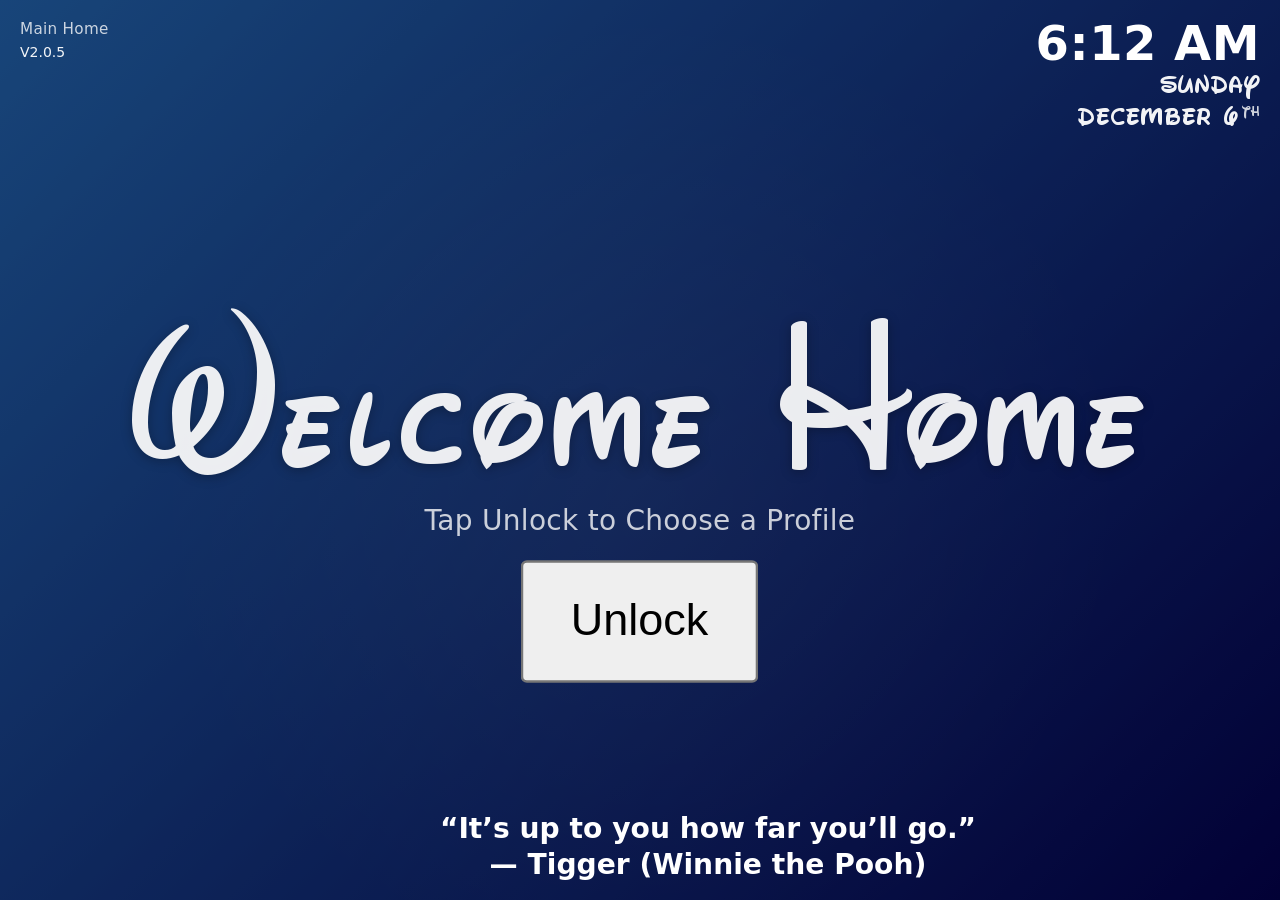
==== index.html @ 52386ed9 "Profile Settings: stabilize layout and wire Home Location setting (placeholder only)  - Profile Sett" ====
<!-- index.html -->
<!doctype html>
<html lang="en">
<head>
  <meta charset="utf-8" />
  <meta name="viewport" content="width=device-width, initial-scale=1" />
  <title>Resort Channel</title>
  <link rel="stylesheet" href="styles.css" />
</head>

<body>
<main class="app">

  <!-- BACKGROUND -->
  <div class="bg"></div>
  <div class="scrim"></div>
  <canvas id="fireworksCanvas" class="fireworksCanvas" aria-hidden="true"></canvas>

  <!-- TOP BAR -->
  <header class="topbar">
    <div class="topLeft">
      <div class="pageText">
        <div id="resortName" class="resortName">Main Home</div>
<div id="versionTag" class="versionTag">v2.#.#</div>

      </div>
    </div>

    <div class="topCenter">
      <div class="systemMessage">
        <div id="note" class="smallNote"></div>
      </div>
    </div>

    <div class="topRight">
      <div class="clockBlock">
        <div id="clock" class="clock">--:--</div>
        <div id="day" class="day">---</div>
        <div id="date" class="date">---</div>
      </div>
    </div>
  </header>

  <!-- ======================
       CENTER : PAGES ONLY
       ====================== -->
  <section class="center" id="pageHost">

    <!-- SPLASH (LOCK PAGE) -->
    <div id="splash">
      <h1 class="greeting">Welcome Home</h1>
      <p class="tagline" id="splashTagline">Tap Unlock to Choose a Profile</p>

      <div class="lockBox" id="lockBox">
        <button id="unlock" type="button">Unlock</button>
        <div id="error">Incorrect PIN</div>
      </div>

      <div class="menuGrid menuGrid--welcome">
        <button class="menuBtn" data-profile="lori" type="button">Lori &amp; Dave</button>
        <button class="menuBtn" data-profile="verhulst" type="button">Krista &amp; Mike</button>
        <button class="menuBtn" data-profile="mira" type="button">Mira &amp; Baby Hazel</button>
        <button class="menuBtn" data-profile="mckenzie" type="button">McKenzie</button>
        <button class="menuBtn" data-profile="kaylia" type="button">Kaylia</button>
        <button class="menuBtn" data-profile="resort" type="button">Resort Test</button>
      </div>
    </div>

    <!-- CHOOSER (PROFILE SELECT PAGE) -->
    <div id="chooser" hidden>
      <h1 class="greeting">Welcome Home</h1>
      <p class="tagline" id="chooserTagline">Choose a Profile</p>

      <div class="menuGrid menuGrid--welcome">
        <button class="menuBtn" data-profile="lori" type="button">Lori &amp; Dave</button>
        <button class="menuBtn" data-profile="verhulst" type="button">Krista &amp; Mike</button>
        <button class="menuBtn" data-profile="mira" type="button">Mira &amp; Baby Hazel</button>
        <button class="menuBtn" data-profile="mckenzie" type="button">McKenzie</button>
        <button class="menuBtn" data-profile="kaylia" type="button">Kaylia</button>
        <button class="menuBtn" data-profile="resort" type="button">Resort Test</button>
      </div>
    </div>

    <!-- PAGE: PROFILE -->
    <section id="profileView" class="page" data-page="profile" hidden>
      <h1 id="greeting" class="ProfileViewGreeting"></h1>
      <p id="tagline" class="tagline"></p>

      <div id="profileActions" class="menuGrid">
        <button class="menuBtn" data-page="disneyHome" type="button">Disney Resort Home</button>
        <button class="menuBtn" data-page="countdownDisplay" type="button">Countdown Display</button>
        <button class="menuBtn" data-page="disneyPictures" type="button">Disney Pictures</button>
  <button class="menuBtn" data-page="profileSettings" type="button">Profile Settings</button>

      </div>
    </section>

<!-- PAGE: PROFILE SETTINGS -->
<section id="profileSettingsView" class="page" data-page="profileSettings" hidden>
  <h1 class="profileSettingsTitle">Profile Settings</h1>
  <p class="tagline">Settings Saved per Profile.</p>

  <div class="menuGrid" id="profileSettingsActions">
    <button class="menuBtn" data-setting="arrivalDate" type="button">
      Disney Arrival Date: <span id="arrivalDateSettingValue" class="settingValue">Not set</span>
    </button>

    <button class="menuBtn" data-setting="homeLocation" type="button">
      Home Location (Weather): <span id="homeLocationSettingValue" class="settingValue">Not set</span>
    </button>

    <button class="menuBtn" data-setting="toggleCountdownOnTV" type="button">
      Countdown on Resort TV: <span id="countdownOnTvState">Off</span>
    </button>
  </div>
</section>





    <!-- PAGE: COUNTDOWN DISPLAY -->
    <section id="countdownSection" class="page countdown-section" data-page="countdownDisplay" hidden aria-label="Disney Arrival Countdown">
      <div id="oneDayMessage" class="oneDayMessage">
        <div id="oneDayText" class="oneDayText">1 day till Disney</div>
      </div>

      <div class="flipcounter">
        <div class="flipcounter-top">
          <div class="flipcounter-title">
            <div class="flipcounter-kicker">Countdown to Disney</div>
            <div class="flipcounter-date">
              Arrival: <span id="arrivalDateText">—</span>
            </div>
          </div>

          <button id="changeDateBtn" class="flipcounter-change" type="button">Change date</button>
        </div>

        <div class="flipcounter-midband" aria-hidden="true"></div>

        <div class="flipcounter-row">
          <div class="flipcounter-digits">
            <div class="flipcounter-tile"><span id="cdDigit1">0</span></div>
            <div class="flipcounter-tile"><span id="cdDigit2">0</span></div>
            <div class="flipcounter-tile"><span id="cdDigit3">0</span></div>
          </div>
          <div class="flipcounter-daysLabel">Days</div>
        </div>

        <div class="flipcounter-footer">
          <span class="flipcounter-footerText">
            CITIZEN&nbsp;|&nbsp;OFFICIAL&nbsp;TIMEKEEPER OF DISNEY
          </span>
        </div>
      </div>
    </section>

    <!-- ======================
         PAGE: DISNEY RESORT TV
         ====================== -->
    <section
      id="resortTV"
      class="page resortTV"
      data-page="disneyHome"
      hidden
      aria-label="Disney Resort Channel"
    >
      <div class="resortTV-grid">

        <!-- LEFT: HERO -->
        <div class="resortTV-hero">
          <div class="hero-subtitle" id="heroSubtitle">Disney Enchantment</div>
          <div class="hero-time" id="heroTime">8:15 PM</div>
        </div>

        <!-- RIGHT: INFO RAIL -->
        <aside class="resortTV-rail" aria-label="Resort TV Info Rail">

          <div class="rail-brand">
            <img
              class="rail-brandLogo"
              src="assets/wdw-badge.png"
              alt="Walt Disney World badge"
              draggable="false"
            />
          </div>

          <div class="rail-divider"></div>

          <!-- WEATHER: Home + Disney (Now / Later) -->
          <section class="rail-weatherWrap" aria-label="Weather">

            <!-- top line: date left, time right -->
            <div class="rail-metaRow">
              <div class="rail-metaLeft" id="railDay">?</div>
              <div class="rail-metaRight" id="railTimeBig">?</div>
            </div>

            <div class="rail-thinRule"></div>

            <div class="rail-weather2col">

              <!-- HOME -->
              <div class="rail-col">
                <div class="rail-colTitle">HOME</div>

                <div class="rail-item">
                  <div class="rail-itemLabel">Now</div>
                  <div class="rail-card">
                    <span class="rail-weatherIcon" id="homeNowIcon">?</span>
                    <span class="rail-cardTemp" id="homeNowTemp">?</span>
                  </div>
                </div>

                <div class="rail-item">
                  <div class="rail-itemLabel">Later</div>
                  <div class="rail-card">
                    <span class="rail-weatherIcon" id="homeLaterIcon">?</span>
                    <span class="rail-cardTemp" id="homeLaterTemp">?</span>
                  </div>
                  <div class="rail-itemWhen" id="homeLaterWhen"></div>
                </div>
              </div>

              <div class="rail-vRule" aria-hidden="true"></div>

              <!-- DISNEY -->
              <div class="rail-col">
                <div class="rail-colTitle">DISNEY</div>

                <div class="rail-item">
                  <div class="rail-itemLabel">Now</div>
                  <div class="rail-card">
                    <span class="rail-weatherIcon" id="disneyNowIcon">?</span>
                    <span class="rail-cardTemp" id="disneyNowTemp">?</span>
                  </div>
                </div>

                <div class="rail-item">
                  <div class="rail-itemLabel">Later</div>
                  <div class="rail-card">
                    <span class="rail-weatherIcon" id="disneyLaterIcon">?</span>
                    <span class="rail-cardTemp" id="disneyLaterTemp">?</span>
                  </div>
                  <div class="rail-itemWhen" id="disneyLaterWhen"></div>
                </div>
              </div>

            </div>
          </section>

          <div class="rail-divider"></div>

          <!-- PARK HOURS -->
          <div class="rail-section">
            <div class="rail-sectionTitle">Park Hours</div>
  <div class="rail-divider"></div>
            <div class="rail-hoursList" id="railHoursList">
              <div class="rail-hoursItem">
                <span class="rail-hoursIcon">🏰</span>
                <div class="rail-hoursText">
                  <div class="rail-hoursName">Magic Kingdom</div>
                  <div class="rail-hoursTime">9:00 AM – 9:00 PM *</div>
                </div>
              </div>

              <div class="rail-hoursItem">
                <span class="rail-hoursIcon">🌐</span>
                <div class="rail-hoursText">
                  <div class="rail-hoursName">Epcot</div>
                  <div class="rail-hoursTime">11:00 AM – 10:00 PM *</div>
                </div>
              </div>

              <div class="rail-hoursItem">
                <span class="rail-hoursIcon">🎬</span>
                <div class="rail-hoursText">
                  <div class="rail-hoursName">Disney’s Hollywood Studios</div>
                  <div class="rail-hoursTime">9:00 AM – 9:00 PM *</div>
                </div>
              </div>

              <div class="rail-hoursItem">
                <span class="rail-hoursIcon">🦁</span>
                <div class="rail-hoursText">
                  <div class="rail-hoursName">Disney’s Animal Kingdom</div>
                  <div class="rail-hoursTime">8:00 AM – 7:00 PM *</div>
                </div>
              </div>


  </div>
  <div id="parkHoursNote" class="rail-typicalNote" >
    * typical hours

            </div>
          </div>

        </aside>
      </div>
    </section>

  </section>

  <!-- ======================
       OVERLAYS (NOT PAGES)
       ====================== -->

  <!-- COUNTDOWN CONFIG OVERLAY -->
  <div id="countdownOverlay" class="cdOverlay" aria-hidden="true" hidden>
    <div class="cdCard" role="dialog" aria-modal="true" aria-label="Countdown Config">
      <div class="cdHeader">
        <div class="cdTitle">Date of Arrival at Disney</div>
        <button class="cdClose" type="button">✕</button>
      </div>

      <div class="fieldRow">
        <label class="fieldLabel" for="cdDate">Select arrival date</label>
        <input id="cdDate" class="fieldInput" type="date" inputmode="none" />
      </div>

      <div id="cdError" class="npError" hidden>
        Please choose a date that is today or later.
      </div>

      <div class="btnRow">
        <button id="cdClear" class="cdBtn" type="button">Clear date</button>
        <button id="cdSave" class="cdBtn" type="button">Save</button>
      </div>
    </div>
  </div>

  <!-- NUMPAD OVERLAY -->
  <div id="numpadOverlay" class="overlay" hidden>
    <div class="numpad">
      <div class="numpadTop">
        <div class="numpadTitle">Enter PIN</div>
        <button id="npClose" class="npClose" type="button">✕</button>
      </div>

      <div id="npDots" class="dots">
        <span class="dot"></span><span class="dot"></span><span class="dot"></span>
        <span class="dot"></span><span class="dot"></span><span class="dot"></span>
      </div>

      <div class="grid">
        <button class="key" data-k="1" type="button">1</button>
        <button class="key" data-k="2" type="button">2</button>
        <button class="key" data-k="3" type="button">3</button>
        <button class="key" data-k="4" type="button">4</button>
        <button class="key" data-k="5" type="button">5</button>
        <button class="key" data-k="6" type="button">6</button>
        <button class="key" data-k="7" type="button">7</button>
        <button class="key" data-k="8" type="button">8</button>
        <button class="key" data-k="9" type="button">9</button>

        <button class="key keyFn" data-k="clear" type="button">Clear</button>
        <button class="key" data-k="0" type="button">0</button>
        <button class="key keyFn" data-k="back" type="button">Back</button>
      </div>

      <div id="npError" class="npError" hidden>Incorrect PIN</div>
    </div>
  </div>

<!-- HOME LOCATION OVERLAY -->
<div id="homeLocationOverlay" class="overlay" hidden aria-hidden="true" inert>
  <div class="overlayCard">
    <button class="overlayClose" id="homeLocClose" type="button" aria-label="Close">✕</button>

    <h2 class="overlayTitle">Home Location</h2>
    <p class="overlaySub">Used for your “Home” weather tile.</p>

    <div class="formRow">
      <label class="formLabel" for="homeLocLabel">Label (optional)</label>
      <input id="homeLocLabel" type="text" placeholder="e.g., Woodbury, MN" />
    </div>

    <div class="formGrid2">
      <div class="formRow">
        <label class="formLabel" for="homeLocLat">Latitude</label>
        <input id="homeLocLat" type="number" inputmode="decimal" step="0.0001" placeholder="44.9239" />
      </div>

      <div class="formRow">
        <label class="formLabel" for="homeLocLon">Longitude</label>
        <input id="homeLocLon" type="number" inputmode="decimal" step="0.0001" placeholder="-92.9594" />
      </div>
    </div>

    <div id="homeLocError" class="formError" hidden>
      Please enter a valid latitude (-90..90) and longitude (-180..180).
    </div>

    <div class="overlayActions">
      <button id="homeLocUseWoodbury" class="btnSecondary" type="button">Use Woodbury, MN</button>
      <button id="homeLocClear" class="btnDanger" type="button">Clear</button>
      <button id="homeLocSave" class="btnPrimary" type="button">Save</button>
    </div>
  </div>
</div>





  <!-- FOOTER -->
  <footer class="bottombar">
    <div class="ticker">
      <span id="message"></span>
    </div>
  </footer>

  <!-- HOME BUTTON -->
  <button id="backBtn" class="backBtn" type="button" aria-label="Home">
    <img src="assets/up-back-arrow.png" class="homeIcon" alt="Home" />
  </button>

</main>

<script src="script.js"></script>
</body>
</html>
---- styles.css ----
/* styles.css */
/* =========================================================
   Resort Channel — tablet-first (16:10 friendly)
   CLEAN + COMPLETE (with Cascade Layers — no fighting by location)
   ========================================================= */

@layer base, views;

/* =========================
   BASE
   ========================= */
@layer base {

  /* Pages default hidden via [hidden] attribute */
#splash[hidden],
#chooser[hidden],
#profileView[hidden],
#profileSettingsView[hidden],
#countdownSection[hidden],
#resortTV[hidden]{
  display: none;
}


  /* =========================
     Fonts
     ========================= */
  @font-face {
    font-family: "Waltograph";
    src: url("assets/fonts/Waltograph.woff2") format("woff2"),
         url("assets/fonts/Waltograph.woff") format("woff");
    font-style: normal;
    font-display: swap;
  }

  @font-face {
    font-family: "WaltographUI";
    src: url("assets/fonts/WaltographUI-Bold.woff2") format("woff2"),
         url("assets/fonts/WaltographUI-Bold.woff") format("woff");
    font-weight: bold;
    font-style: normal;
    font-display: swap;
  }

  * { box-sizing: border-box; }

  :root{
    /* Layout */
    --topbar-h: 110px;
    --content-max: 900px;

    /* Home button reservation (footer safe area) */
    --home-btn-size: 128px;
    --home-btn-gap: 24px;
    --footer-safe-left: calc(var(--home-btn-size) + var(--home-btn-gap));
    --footer-safe-right: 16px;

    /* UI */
    --radius-lg: 24px;
    --radius-md: 18px;
    --radius-sm: 14px;

    --border-soft: rgba(255,255,255,0.18);
    --border-btn:  rgba(255,255,255,0.20);

    --text-strong: rgba(255,255,255,0.96);
    --text-soft:   rgba(255,255,255,0.82);

    /* Countdown / FlipCounter sizing system */
    --fc-pad: 18px;
    --fc-gap: 18px;
    --tile-w: 190px;
    --tile-h: 240px;
    --digit-size: 240px;
    --days-size: 85px;
    --seam-h: 9px;
    --section-width: min(860px, 92vw);

    /* Button system */
    --btn-width: 480px;

    /* Rail */
    --rail-width: 310px;
  }

  html, body{
    margin: 0;
    height: 100%;
    background: #000;
    font-family: system-ui, -apple-system, "Segoe UI", Roboto, Arial, sans-serif;
    color: #fff;
  }

  .app{
    height: 100%;
    position: relative;
    overflow: hidden;
  }

  /* =========================
     Background
     ========================= */
  .bg{
    position: absolute;
    inset: 0;
    background: linear-gradient(135deg, #2b7ddc, #040161);
    pointer-events: none;
  }

  .bg::after{
    content:"";
    position:absolute;
    inset:0;
    background: radial-gradient(circle at 50% 55%, rgba(255,255,255,0.06), transparent 60%);
    pointer-events:none;
  }

  .scrim{
    position: absolute;
    inset: 0;
    background: rgba(0,0,0,0.45);
    pointer-events: none;
  }

  /* =========================
     Layout / Bars
     ========================= */
  .topbar{
    position: relative;
    z-index: 5;
    display: grid;
    grid-template-columns: 1fr auto 1fr;
    align-items: start;
    padding: 20px;
    height: var(--topbar-h);
  }

  .pageText{
    display: flex;
    flex-direction: column;
    gap: 4px;
  }

  .resortName{
    font-size: 0.95rem;
    letter-spacing: 0.02em;
    opacity: 0.78;
  }

  /* Top-center system message (note) */
  .systemMessage{
    font-size: 48px;
    opacity: 0;
    transform: translateY(8px);
  }

  .systemMessage.fade-in{ animation: fadeInUp 0.6s ease-out forwards; }
  .systemMessage.fade-out{ animation: fadeOutUp 0.6s ease-in forwards; }

  .oneDayMessage.fade-in{ animation: fadeInUp 0.6s ease-out forwards; }
  .oneDayMessage.fade-out{ animation: fadeOutUp 0.6s ease-in forwards; }

  @keyframes fadeInUp{
    from{ opacity: 0; transform: translateY(8px); }
    to{ opacity: 1; transform: translateY(0); }
  }
  @keyframes fadeOutUp{
    from{ opacity: 1; transform: translateY(0); }
    to{ opacity: 0; transform: translateY(-8px); }
  }

  .clockBlock{ text-align: right; }

  .clock{
    font-size: 48px;
    font-weight: 900;
    letter-spacing: 0.01em;
    line-height: 46px;
  }

  .day,
  .date{
    font-family: "WaltographUI", system-ui, sans-serif;
    font-size: 24px;
    line-height: 28px;
    font-weight: 850;
    opacity: 0.95;
  }

  .daySuffix {
    font-size: 0.6em;
    vertical-align: super;
    margin-left: 2px;
    opacity: 0.85;
  }

  /* Main center area */
  .center{
    position: relative;
    z-index: 4;
    height: calc(100% - var(--topbar-h));
    display: flex;
    align-items: center;
    justify-content: center;
    text-align: center;
    padding-top: 6vh;
    margin-top: -10vh;
  }

  /* Let the page host behave like a full-screen stage */
  #pageHost{
    position: relative;
    width: 100%;
    height: 100%;
  }

  /* =========================
     Bottom Bar / Quote / Ticker
     ========================= */
  .bottombar{
    position: fixed;
    left: 0;
    right: 0;
    bottom: 6px;
    padding: 10px 16px;
    z-index: 5;
  }

  .bottombar .ticker{
    margin-left: var(--footer-safe-left);
    margin-right: var(--footer-safe-right);
    width: auto;
    text-align: center;
  }

  #message{
    white-space: pre-line;
    text-align: center;
  }

  /* Clamp to 2 lines */
  .bottombar .ticker #message {
    font-size: clamp(26px, 2.2vw, 32px);
    font-weight: 600;
    line-height: 1.3;

    display: -webkit-box;
    -webkit-box-orient: vertical;
    -webkit-line-clamp: 2;
    line-clamp: 2;
    overflow: hidden;
  }

  /* =========================
     Splash text
     ========================= */
  .greeting{
    font-family: "Waltograph", system-ui, sans-serif;
    font-size: clamp(200px, 4.2vw, 250px);
    letter-spacing: 0.03em;
    margin: 0;
    font-weight: 400;
    font-synthesis: none;
    -webkit-font-smoothing: antialiased;
    text-rendering: optimizeLegibility;
    color: rgba(255,255,255,0.92);
    text-shadow: 0 2px 12px rgba(0,0,0,0.28);
  }

  .tagline{
    text-align: center;
    font-size: clamp(8px, 2.4vw, 28px);
    opacity: 0.78;
    letter-spacing: 0.01em;
    margin-top: 2px;
  }

  .lockBox{ margin-top: 60px; }

  #unlock{
    scale: 2.5;
    padding: 12px 18px;
    font-size: 18px;
  }

  #error{
    display: none;
    color: #ff9999;
    margin-top: 8px;
  }

  /* =========================
     Unified button grid + style
     ========================= */
  .menuGrid{
    display: grid;
    grid-template-columns: repeat(2, auto);
    gap: 12px;
    margin: 30px auto 0;
    width: fit-content;
    justify-items: center;
    align-items: center;
  }

  /* Profile actions ONLY = 1 column */
  #profileView .menuGrid{ grid-template-columns: 1fr; }

  /* Splash menu hidden until unlocked */
  #splash .menuGrid--welcome{ display: none; }

  .menuBtn{
    width: var(--btn-width);
    padding: 18px 18px;
    border-radius: var(--radius-md);
    font-size: 22px;
    font-weight: 850;
    letter-spacing: 0.02em;

    border: 1px solid var(--border-btn);
    background: linear-gradient(180deg, rgba(255,255,255,0.18), rgba(255,255,255,0.10));
    color: var(--text-strong);

    box-shadow:
      inset 0 1px 0 rgba(255,255,255,0.22),
      0 10px 24px rgba(0,0,0,0.28);

    cursor: pointer;
    text-align: center;
    transition: transform 100ms ease, background 180ms ease, box-shadow 180ms ease;
    -webkit-tap-highlight-color: transparent;
  }

  .menuBtn:hover{
    background: linear-gradient(180deg, rgba(255,255,255,0.22), rgba(255,255,255,0.12));
  }

  .menuBtn:active{
    transform: scale(0.985);
    box-shadow:
      inset 0 1px 0 rgba(255,255,255,0.20),
      0 6px 18px rgba(0,0,0,0.26);
  }

  /* =========================
     Chooser View
     ========================= */
  #chooser{
    width: 100%;
    display: flex;
    flex-direction: column;
    align-items: center;
    margin: 0 auto;
    min-height: 62vh;
    white-space: nowrap;
  }

  /* =========================
     Profile View
     ========================= */
  #profileView{
    width: 100%;
    margin: 0 auto;
    min-height: 62vh;
    flex-direction: column;
    align-items: center;
    white-space: nowrap;
  }

  #profileView .ProfileViewGreeting{
    font-family: "Waltograph", system-ui, sans-serif;
    font-size: clamp(100px, 4.2vw,160px);
    font-weight: 400;
    font-synthesis: none;
    -webkit-font-smoothing: antialiased;
    text-rendering: optimizeLegibility;
    color: rgba(255,255,255,0.92);
    text-shadow: 0 2px 12px rgba(0,0,0,0.28);
    margin: 20px auto;
    max-width: 92vw;
    white-space: nowrap;
  }

  #profileActions{
    margin-top: 18px;
    width: min(520px, 92vw);
    margin-left: auto;
    margin-right: auto;
    padding-bottom: 6px;
  }

  /* =========================
     Home Button
     ========================= */
  .backBtn{
    position: absolute;
    left: 16px;
    bottom: 8px;
    width: var(--home-btn-size);
    height: var(--home-btn-size);
    border-radius: 50%;
    border: 1px solid rgba(255,255,255,0.25);
    background: rgba(0,0,0,0.35);
    opacity: 0.65;
    display: none;
    cursor: pointer;
    z-index: 50;
    overflow: hidden;
    -webkit-tap-highlight-color: transparent;
    outline: none;
    padding: 0;

    box-shadow:
      inset 0 1px 0 rgba(255,255,255,0.10),
      0 14px 30px rgba(0,0,0,0.30);
  }

  .backBtn::after{
    content:"";
    position:absolute;
    inset:0;
    border-radius:50%;
    background: rgba(255,255,255,0.18);
    opacity: 0;
    transition: opacity 120ms ease;
    pointer-events:none;
  }

  .homeIcon{
    position:absolute;
    width: 130px;
    height:auto;
    left:50%;
    top:50%;
    transform: translate(-50%, -50%) translateX(-4px);
    pointer-events:none;
  }

  /* =========================
     Numpad Overlay
     ========================= */
  .overlay{
    position: absolute;
    inset: 0;
    display: none;
    align-items: center;
    justify-content: center;
    background: rgba(0,0,0,0.65);
    z-index: 20;
    pointer-events: none;
  }

  .overlay.show{
    display:flex;
    pointer-events:auto;
  }

  .numpad{
    background:#111;
    padding: 18px;
    border-radius: var(--radius-md);
    width: 320px;
    border: 1px solid rgba(255,255,255,0.10);
    box-shadow: 0 18px 44px rgba(0,0,0,0.45);
  }

  .dots{
    display:flex;
    justify-content:center;
    gap:10px;
    margin: 10px 0;
  }

  .dot{
    width: 12px;
    height: 12px;
    border-radius: 50%;
    background: rgba(255,255,255,0.20);
  }

  .dot.filled{ background:#fff; }

  .grid{
    display:grid;
    grid-template-columns: repeat(3, 1fr);
    gap:10px;
  }

  .key{
    padding:16px;
    font-size:18px;
    background: rgba(255,255,255,0.10);
    border:none;
    color:#fff;
    border-radius: 12px;
    transition: transform 80ms ease, background 120ms ease;
  }

  .key:active{
    transform: scale(0.96);
    background: rgba(255,255,255,0.18);
  }

  .keyFn{ font-size:14px; }

  .npError{
    color:#ff9999;
    text-align:center;
    margin-top:10px;
    font-weight: 700;
  }

  [hidden] { display: none !important; }

  /* =========================
     Countdown Config Modal
     ========================= */
  .cdOverlay{
    position: fixed;
    inset: 0;
    display: none;
    align-items: center;
    justify-content: center;
    padding: 28px;
    background: rgba(0,0,0,0.65);
    z-index: 999;
    pointer-events: none;
  }

  .cdOverlay.show{
    display:flex;
    pointer-events: auto;
  }

  .cdCard{
    width: min(620px, 96vw);
    background: rgba(15,15,15,0.94);
    border: 1px solid rgba(255,255,255,0.18);
    border-radius: var(--radius-lg);
    padding: 30px 32px;
    box-shadow: 0 18px 44px rgba(0,0,0,0.45);
    pointer-events: auto;
  }

  .cdHeader{
    display: grid;
    grid-template-columns: 1fr auto 1fr;
    align-items: center;
    margin-bottom: 20px;
    position: relative;
  }

  .cdTitle{
    grid-column: 2;
    text-align:center;
    font-size: 32px;
    font-weight: 900;
    letter-spacing: 0.2px;
    pointer-events:none;
  }

  .cdClose{
    grid-column: 3;
    justify-self: end;
    width: 56px;
    height: 56px;
    border-radius: 16px;
    border: 1px solid rgba(255,255,255,0.20);
    background: rgba(255,255,255,0.10);
    color: rgba(255,255,255,0.95);
    cursor: pointer;
    font-size: 22px;
    position: relative;
    z-index: 5;
  }

  .cdClose:active{ transform: translateY(1px); }

  #countdownOverlay[data-mode="change"] #cdClear{ display:none !important; }
  #countdownOverlay:not([data-mode="change"]) #cdClear{ display:inline-block; }

  .fieldRow{
    display: grid;
    grid-template-columns: 1fr max-content;
    align-items: center;
    gap: 22px;
    margin: 18px 0;
    padding: 18px 20px;
    border-radius: var(--radius-md);
    background: rgba(255,255,255,0.05);
    border: 1px solid rgba(255,255,255,0.10);
  }

  .fieldLabel{
    font-size: 24px;
    opacity: 0.92;
  }

  .fieldInput{
    width: auto;
    height: 56px;
    margin: 0 auto;
    padding: 0 10px;
    border-radius: 16px;
    border: 1px solid rgba(255,255,255,0.22);
    background: rgba(0,0,0,0.30);
    color: rgba(255,255,255,0.95);
    justify-self: center;
    font-size: 24px;
    text-align: center;
    align-self: center;
  }

  .btnRow{
    display: grid;
    grid-template-columns: 1fr 1fr;
    gap: 18px;
    margin-top: 24px;
    width: 100%;
  }

  .btnRow .cdBtn{
    width: 100%;
    padding: 14px 14px;
    font-size: clamp(18px, 2.8vw, 26px);
    font-weight: 900;
    border-radius: var(--radius-md);
    border: 1px solid rgba(255,255,255,0.20);
    background: linear-gradient(180deg, rgba(255,255,255,0.18), rgba(255,255,255,0.10));
    color: rgba(255,255,255,0.96);

    min-width: 0;
    white-space: nowrap;
    overflow: hidden;
    text-overflow: ellipsis;
  }

  #countdownOverlay[data-mode="change"] #cdSave{
    grid-column: 2;
  }

  /* =========================
     Profile Backgrounds
     ========================= */
  .app.profile-verhulst .bg{
    background-image: url("assets/bg-verhulst.webp");
    background-size: cover;
    background-position: center;
  }
  .app.profile-lori .bg{
    background-image: url("assets/bg-lori.jpg");
    background-size: cover;
    background-position: center;
  }
  .app.profile-mckenzie .bg{
    background-image: url("assets/bg-mckenzie.png");
    background-size: cover;
    background-position: center;
  }
  .app.profile-kaylia .bg{
    background-image: url("assets/bg-kaylia.jpg");
    background-size: cover;
    background-position: center;
  }
  .app.profile-mira .bg{
    background-image: url("assets/bg-mira.jpg");
    background-size: cover;
    background-position: center;
  }
  .app.profile-resort .bg{
    background-image: url("assets/bg-resort.jpg");
    background-size: cover;
    background-position: center;
  }
  .app[class*="profile-"] .scrim{
    background: rgba(0,0,0,0.45);
  }

  /* =========================
     Countdown Mode Backgrounds
     ========================= */
  .app.countdown-mode .bg{
    background-image: url("assets/saratoga-bkgd.png");
    background-size: cover;
    background-position: center bottom;
    background-repeat: no-repeat;
  }

  .app.countdown-mode.one-day-mode .bg{
    background-image: url("assets/one-day-bkgd.webp");
    background-size: cover;
    background-position: center center;
    background-repeat: no-repeat;
  }

  .app.countdown-mode #greeting,
  .app.countdown-mode #tagline,
  .app.countdown-mode #profileActions{
    display:none !important;
  }

  /* =========================
     Countdown Display (FlipCounter)
     ========================= */
  .countdown-section{
    position: absolute;
    left: 50%;
    top: 50%;
    transform: translate(-50%, -50%);
    z-index: 6;
    width: var(--section-width);
    padding: 5px;
  }

  .flipcounter{
    position: relative;
    overflow: hidden;
    border-radius: 22px;
    padding: var(--fc-pad);
    background: linear-gradient(180deg, rgba(30,120,255,0.65), rgba(35,95,220,0.50));
    border: 1px solid rgba(255,255,255,0.22);
    box-shadow: 0 16px 34px rgba(0,0,0,0.22);
    min-height: 340px;
  }

  .flipcounter-top{
    position: relative;
    z-index: 2;
    display:flex;
    align-items:center;
    justify-content: space-between;
    gap: 14px;
    margin-bottom: 14px;
  }

  .flipcounter-kicker{
    font-weight: 900;
    font-size: 20px;
    letter-spacing: 0.04em;
  }

  .flipcounter-date{
    margin-top: 4px;
    opacity: 0.9;
    font-size: 16px;
  }

  .flipcounter-change{
    padding: 12px 14px;
    border-radius: 14px;
    border: 1px solid rgba(255,255,255,0.22);
    background: rgba(255,255,255,0.12);
    color: rgba(255,255,255,0.95);
    font-weight: 800;
    cursor: pointer;
  }

  .flipcounter-midband{
    position:absolute;
    left:0;
    right:0;
    top:85px;
    height:265px;
    background: rgba(0,0,0,0.16);
  }

  .flipcounter-row{
    position: relative;
    z-index: 2;
    display:flex;
    align-items:center;
    justify-content:center;
    gap: var(--fc-gap);
    padding: 18px 12px 12px;
  }

  .flipcounter-digits{
    display:flex;
    gap: 12px;
  }

  .flipcounter-tile{
    position: relative;
    overflow: hidden;
    width: var(--tile-w);
    height: var(--tile-h);
    border-radius: 14px;
    background: rgba(255,255,255,0.98);
    box-shadow: 0 14px 30px rgba(0,0,0,0.28);
    display: grid;
    place-items: center;
  }

  .flipcounter-tile::after{
    content:"";
    position:absolute;
    left:5px;
    right:5px;
    top:50%;
    height: var(--seam-h);
    transform: translateY(-10px);
    background: rgba(0,0,0,0.90);
    border-radius: 3px;
    pointer-events:none;
  }

  .flipcounter-tile span{
    display:block;
    width:100%;
    text-align:center;
    font-size: var(--digit-size);
    font-weight: 900;
    line-height: 1;
    margin: 0;
    padding: 0;
    font-variant-numeric: tabular-nums;
    font-feature-settings: "tnum" 1;
    color: rgba(5,30,55,0.95);
  }

  .flipcounter-daysLabel{
    font-size: var(--days-size);
    font-weight: 800;
    line-height: 1;
    letter-spacing: 0.2px;
    color: rgba(255,255,255,0.95);
    padding-right: 6px;
  }

  .flipcounter-footer{
    position: relative;
    z-index: 2;
    background: rgba(0,0,0,0.14);
    padding: 10px 14px;
    text-align:center;
    border-radius: 14px;
    margin-top: 10px;
  }

  .flipcounter-footerText{
    font-size: 16px;
    font-weight: 900;
    letter-spacing: 0.9px;
    color: rgba(255,255,255,0.92);
  }

  /* =========================
     One-Day / Arrival / Post-trip
     ========================= */
  .app.countdown-mode .scrim { background: rgba(0,0,0,0.25); }
  .app.countdown-mode.one-day-mode .scrim { background: rgba(0,0,0,0.15); }

  .app.countdown-mode.one-day-mode .flipcounter {
    display: none !important;
  }

  .oneDayMessage{
    position: fixed;
    left: 50%;
    top: 50%;
    z-index: 20;

    --lift: -220px;
    --in: 700ms;
    --hold: 3500ms;
    --out: 700ms;

    max-width: 980px;
    min-width: 750px;
    line-height: 1.35;
    text-align: center;
    white-space: normal;

    font-family: "WaltographUI", system-ui, sans-serif;
    font-size: clamp(64px, 3.8vw, 72px);
    font-weight: 900;
    letter-spacing: 0.06em;

    color: rgba(255,255,255,0.96);
    text-shadow:
      0 4px 18px rgba(0,0,0,0.45),
      0 0 22px rgba(255,255,255,0.35);

    transform: translate(-50%, -50%) translateY(var(--lift));

    opacity: 0;
    animation: oneDayInOut calc(var(--in) + var(--hold) + var(--out)) ease-in-out infinite;
    will-change: transform, opacity;

    display: none;
  }

  .app.countdown-mode.one-day-mode .oneDayMessage{
    display: block;
  }

  .app.arrival-day-mode .oneDayMessage{
    display: block;
    animation: none;
    opacity: 1;
  }

  .app.arrival-day-mode .flipcounter{
    display: none !important;
  }

  @keyframes oneDayInOut{
    0%{
      opacity: 0;
      transform: translate(-50%, -50%) translateY(calc(var(--lift) + 16px)) scale(0.985);
    }
    12%{
      opacity: 1;
      transform: translate(-50%, -50%) translateY(var(--lift)) scale(1);
    }
    78%{
      opacity: 1;
      transform: translate(-50%, -50%) translateY(var(--lift)) scale(1);
    }
    100%{
      opacity: 0;
      transform: translate(-50%, -50%) translateY(calc(var(--lift) - 10px)) scale(0.99);
    }
  }

  /* =========================
     Fireworks canvas overlay
     ========================= */
  #fireworksCanvas{
    position: fixed;
    inset: 0;
    width: 100vw;
    height: 100vh;
    pointer-events: none;
    background: transparent;
    z-index: 9999;
  }

  .app.arrival-day-mode .bg{
    background-image: url("assets/one-day-bkgd.webp");
    background-size: cover;
    background-position: center center;
    background-repeat: no-repeat;
  }

  .flipcounter-tile.is-flipping{
    animation: tileFlipUp 220ms ease-out;
    transform-origin: 50% 70%;
  }

  @keyframes tileFlipUp{
    0%   { transform: translateY(6px) rotateX(0deg); }
    40%  { transform: translateY(0px) rotateX(-14deg); }
    100% { transform: translateY(0px) rotateX(0deg); }
  }

  .app.post-trip-mode .bg{
    background-image: url("assets/bg-welcome-home.png");
    background-size: cover;
    background-position: center bottom;
    background-repeat: no-repeat;
  }

  .app.post-trip-mode .scrim{
    background: rgba(0,0,0,0.40);
  }

  .app.post-trip-mode .oneDayMessage{
    display: block;
    animation: none;
    opacity: 1;
    font-size: clamp(54px, 3.2vw, 64px);
  }

  /* ==============================
     RESORT TV PAGE (base styling)
     ============================== */
  #resortTV{
    position: absolute;
    inset: 0;
    width: 100%;
    height: 100%;
  }

  .page.resortTV{
    height: 100%;
  }

  .resortTV-grid{
    display: grid;
    grid-template-columns: 1fr var(--rail-width);
    height: 100%;
  }

  .resortTV-hero{
    position: relative;
    display: block;
    overflow: hidden;
  }

  /* Right rail */
  .resortTV-rail{
    justify-content: flex-start;
    height: 100%;
    padding: 22px 18px;
    display: flex;
    flex-direction: column;
    align-items: center;
    gap: 2px;

background:
  /* subtle blue/purple wave highlight */
  radial-gradient(
    circle at 25% 8%,
    rgba(120,160,255,0.22),
    transparent 60%
  ),

  /* main vertical gradient: maroon → plum → deep blue */
  linear-gradient(
    180deg,
    #8a2f45 0%,
    #6a2b4f 38%,
    #3b2a5e 68%,
    #1c2444 100%
  );


    border-left: 1px solid rgba(255,255,255,0.14);
    box-shadow: -18px 0 40px rgba(0,0,0,0.25);
  }

  .rail-brand{
    width: 74%;
    display: flex;
    justify-content: center;
    align-items: center;
    margin-top: -18px;
    margin-bottom: -5px;
  }

  .rail-brandLogo{
    width: 100%;
    height: auto;
    display: block;
    opacity: 0.95;
    padding-bottom: 2px;
  }

  .rail-divider{
    width: 100%;
    height: 2px;
    background: rgba(255,255,255,0.35);
    margin: 2px 0;
  }

  /* WEATHER */
  .rail-weatherWrap{
    width: 100%;
    padding: 6px 0 8px;
  }

  .rail-metaRow{
    width: 100%;
    display: flex;
    align-items: baseline;
    justify-content: space-between;
    padding-bottom: 2px;
  }

  .rail-metaLeft,
  .rail-metaRight{
    font-size: 22px;
    font-weight: 800;
    opacity: 0.95;
    white-space: nowrap;
  }

  .rail-thinRule{
    width: 100%;
    height: 2px;
    margin: 2px 0 4px;
    background: rgba(255,255,255,0.22);
  }

  .rail-weather2col{
    width: 100%;
    display: grid;
    grid-template-columns: 1fr auto 1fr;
    column-gap: 16px;
    align-items: start;
  }

  .rail-vRule{
    width: 1px;
    height: 100%;
    background: rgba(255,255,255,0.18);
    justify-self: center;
  }

  .rail-colTitle{
    text-align: center;
    font-size: 30px;
    font-weight: 900;
    opacity: 0.98;
  }

  .rail-itemLabel{
    font-size: 18px;
    font-weight: 800;
    opacity: 0.92;
  }

  .rail-card{
    width: 100%;
    height: 52px;
    display: flex;
    align-items: center;
   gap: 8px;             /* keep */
  justify-content: center;
    border-radius: 4px;
    border: 1px solid rgba(255,255,255,0.18);
    background: linear-gradient(180deg, rgba(255,255,255,0.10), rgba(255,255,255,0.05));
    box-shadow:
      0 8px 14px rgba(0,0,0,0.20),
      inset 0 1px 0 rgba(255,255,255,0.10);
  }


/* Icon container (span) — not text, so stop baseline behavior */
.rail-weatherIcon{
  display: inline-flex;
  align-items: center;
  justify-content: center;
  line-height: 0;
}

/* If you render <img> inside the span */
.rail-weatherIcon img{
  display: block;
  height: 50px;   /* make bigger here */
  width: auto;
}

/* If you render inline <svg> inside the span */
.rail-weatherIcon svg{
  display: block;
  height: 50px;   /* make bigger here */
  width: auto;
}

  .rail-cardTemp{
    font-size: 30px;
    font-weight: 900;
    line-height: 1;
    font-variant-numeric: tabular-nums;
    font-feature-settings: "tnum" 1;
     padding-right: 5px;
  }

  .rail-itemWhen{
    margin-top: 6px;
    text-align: center;
    font-size: 16px;
    font-weight: 800;
    opacity: 0.92;
    letter-spacing: 0.02em;
    min-height: 18px;
  }

  /* HOURS */
 .rail-sectionTitle{
  font-size: 24px;
  text-align: center;
  letter-spacing: 0.16em;
  text-transform: uppercase;
  opacity: 0.95;

}


  .rail-hoursList{
    
  margin: 8px 0;
    display: flex;
    flex-direction: column;
    gap: 12px;
  }

  .rail-hoursItem{
    display: grid;
     grid-template-columns: 30px 1fr; /* was 22px */
  gap: 12px;   
    align-items: start;
  }

  .rail-hoursIcon{
    font-size: 24px;
    opacity: 0.95;
    margin-top: 2px;
    margin-right: 4px;
  }

  .rail-hoursName{
    font-size: 20px;
    font-weight: 800;
    line-height: 1.15;
  }

  .rail-hoursTime{
    font-size: 18px;
    opacity: 0.92;
    margin-top: 3px;
  }

.rail-typicalNote{
  margin-bottom: 2px;
  text-align: center;
    font-size: 18px;
  font-weight: 700;
  letter-spacing: 0.08em;
  opacity: 0.65;
  pointer-events: none;
}

  /* Hero text safe-zone box */
  .resortTV-hero .hero-subtitle{
    font-size: clamp(28px, 3vw, 44px);
    opacity: 0.9;
    margin-bottom: 18px;
  }
  .resortTV-hero .hero-time{
    font-size: clamp(36px, 4vw, 64px);
    font-weight: 500;
  }

  .resortTV-hero .hero-text{
    position: absolute;
    right: 20px;
    left: auto;

    top: 45%;
    transform: translateY(-50%);

    width: min(460px, calc(100% - 120px));
    text-align: center;

    z-index: 2;
    padding: 18px 10px;
    background: rgba(0,0,0,0.18);
    border: 1px solid rgba(255,255,255,0.10);
    border-radius: 18px;
    backdrop-filter: blur(2px);
  }

  .resortTV-hero .hero-subtitle{ margin: 0 0 10px 0; }
  .resortTV-hero .hero-time{ margin: 0; }
}

/* =========================
   VIEWS
   ========================= */
@layer views {

  .app.view-disneyHome .topbar{
    display: none;
  }

  .app.view-disneyHome .center{
    height: 100vh;
    padding-top: 0;
    margin-top: 0;
    align-items: stretch;
    justify-content: stretch;
    text-align: left;
  }

  .app.view-disneyHome .resortTV-grid{
    height: 100%;
  }

  /* Reserve right rail space for the ticker */
  .app.view-disneyHome{
    --footer-safe-right: calc(var(--rail-width) + 16px);
  }

  .app.view-disneyHome .scrim{
    background: transparent;
  }
}

/* ResortTV: allow JS to swap backgrounds cleanly */
.app.view-disneyHome .bg{
  background-image: var(--resort-bg);
  background-size: cover;
  background-position: center;
  background-repeat: no-repeat;
  transition: opacity 300ms ease;
}


.versionTag{
  margin-top: 2px;
  font-size: 14px;
  opacity: .95;
  text-transform: uppercase;
}
/* =========================
   PROFILE SETTINGS (CSS-only panel + title)
   ========================= */

/* Make the Profile Settings page itself the grey panel */
#profileSettingsView{
  /* panel look */
  background: rgba(74, 74, 74, 1);
  border-radius: 18px;
  border: 1px solid rgba(255, 255, 255, 0.15);
  box-shadow: 0 10px 28px rgba(0, 0, 0, 0.45);

  /* sizing */
  width: min(760px, 92vw);
  padding: 28px 28px 24px;

  /* IMPORTANT: let .center handle centering */
  margin: 0;

  /* align content inside panel */
  display: flex;
  flex-direction: column;
  align-items: center;
}


/* Bigger title just for Profile Settings */
.profileSettingsTitle{
  font-family: "Waltograph", system-ui, sans-serif;
  font-size: clamp(120px, 4.6vw, 185px);
  font-weight: 400;
  margin: 10px auto 6px;
  color: rgba(255,255,255,0.92);
  text-shadow: 0 2px 12px rgba(0,0,0,0.28);
  white-space: nowrap;
}

/* Tighter tagline spacing under the bigger title */
#profileSettingsView .tagline{
  margin: 0 0 16px 0;
  opacity: 0.85;
}

/* Keep settings buttons in one column + spacing */
#profileSettingsView .menuGrid{
  grid-template-columns: 1fr;
  gap: 12px;
  margin-top: 10px;
}
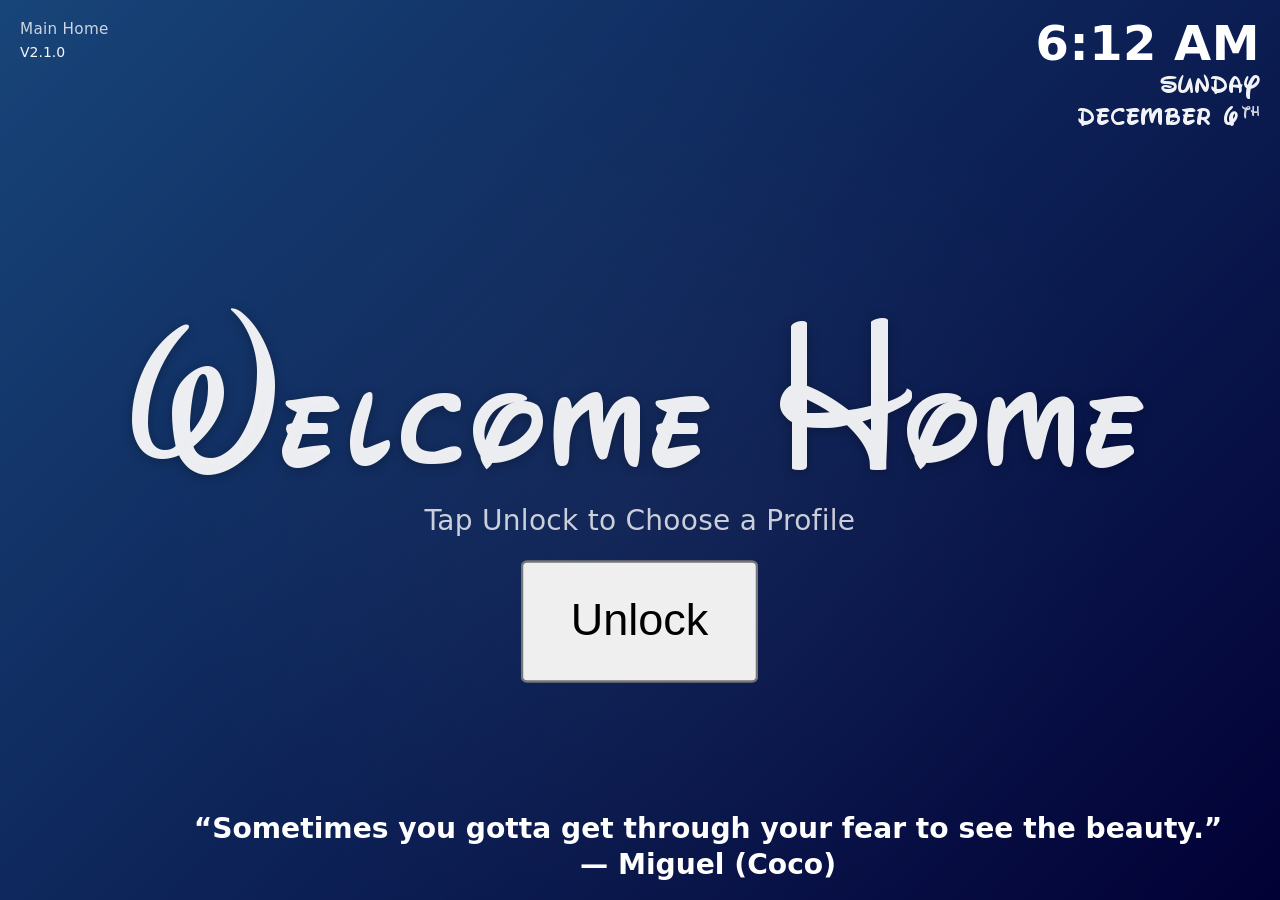
==== commit 3c973469: "Release v2.1.0 — Profile Settings & Home Location (stable)  - Added Profile Settings page - Per-prof" ====
--- a/index.html
+++ b/index.html
@@ -1,4 +1,4 @@
-<!-- index.html -->
+﻿<!-- index.html -->
 <!doctype html>
 <html lang="en">
 <head>
@@ -370,40 +370,23 @@
     <button class="overlayClose" id="homeLocClose" type="button" aria-label="Close">✕</button>
 
     <h2 class="overlayTitle">Home Location</h2>
-    <p class="overlaySub">Used for your “Home” weather tile.</p>
+    <p class="overlaySub">Enter City, State or ZIP. Tap Search to validate.</p>
 
     <div class="formRow">
-      <label class="formLabel" for="homeLocLabel">Label (optional)</label>
-      <input id="homeLocLabel" type="text" placeholder="e.g., Woodbury, MN" />
-    </div>
-
-    <div class="formGrid2">
-      <div class="formRow">
-        <label class="formLabel" for="homeLocLat">Latitude</label>
-        <input id="homeLocLat" type="number" inputmode="decimal" step="0.0001" placeholder="44.9239" />
-      </div>
-
-      <div class="formRow">
-        <label class="formLabel" for="homeLocLon">Longitude</label>
-        <input id="homeLocLon" type="number" inputmode="decimal" step="0.0001" placeholder="-92.9594" />
-      </div>
-    </div>
-
-    <div id="homeLocError" class="formError" hidden>
-      Please enter a valid latitude (-90..90) and longitude (-180..180).
-    </div>
+      <label class="formLabel" for="homeLocQuery">City, State or ZIP</label>
+      <input id="homeLocQuery" type="text" placeholder="e.g., Woodbury, MN or 55125" />
+    </div>
+
+    <div id="homeLocError" class="formError" hidden></div>
+    <div id="homeLocStatus" class="formStatus" hidden></div>
 
     <div class="overlayActions">
-      <button id="homeLocUseWoodbury" class="btnSecondary" type="button">Use Woodbury, MN</button>
-      <button id="homeLocClear" class="btnDanger" type="button">Clear</button>
-      <button id="homeLocSave" class="btnPrimary" type="button">Save</button>
+           <button id="homeLocClear" class="btnDanger" type="button">Clear</button>
+      <button id="homeLocSearch" class="btnSecondary" type="button">Search</button>
+      <button id="homeLocSave" class="btnPrimary" type="button" disabled>Save</button>
     </div>
   </div>
 </div>
-
-
-
-
 
   <!-- FOOTER -->
   <footer class="bottombar">
--- a/styles.css
+++ b/styles.css
@@ -20,7 +20,6 @@
 #resortTV[hidden]{
   display: none;
 }
-
 
   /* =========================
      Fonts
@@ -425,6 +424,12 @@
     pointer-events:none;
   }
 
+.backBtn.disabled {
+  opacity: 0.35;
+  pointer-events: none;
+}
+
+
   .homeIcon{
     position:absolute;
     width: 130px;
@@ -971,6 +976,252 @@
     font-size: clamp(54px, 3.2vw, 64px);
   }
 
+/* =========================
+   HOME LOCATION OVERLAY (City/State/ZIP) — STYLE ONLY
+   ========================= */
+
+#homeLocationOverlay.overlay{
+  /* your .overlay already covers most behavior; this ensures consistent stacking */
+  z-index: 30;
+}
+
+/* Card shell */
+#homeLocationOverlay .overlayCard{
+  width: min(720px, 92vw);
+  background: rgba(15,15,15,0.94);
+  border: 1px solid rgba(255,255,255,0.18);
+  border-radius: var(--radius-lg);
+  padding: 28px 28px 22px;
+  box-shadow: 0 18px 44px rgba(0,0,0,0.45);
+  position: relative;
+}
+
+/* Close button */
+#homeLocationOverlay .overlayClose{
+  position: absolute;
+  top: 18px;
+  right: 18px;
+
+  width: 56px;
+  height: 56px;
+  border-radius: 16px;
+
+  border: 1px solid rgba(255,255,255,0.20);
+  background: rgba(255,255,255,0.10);
+  color: rgba(255,255,255,0.95);
+  cursor: pointer;
+
+  font-size: 22px;
+  line-height: 1;
+  display: grid;
+  place-items: center;
+
+  box-shadow:
+    inset 0 1px 0 rgba(255,255,255,0.14),
+    0 10px 22px rgba(0,0,0,0.25);
+}
+
+#homeLocationOverlay .overlayClose:active{
+  transform: translateY(1px);
+}
+
+/* Title + subtitle */
+#homeLocationOverlay .overlayTitle{
+  margin: 0 0 8px;
+  font-size: 44px;
+  font-weight: 950;
+  letter-spacing: 0.2px;
+}
+
+#homeLocationOverlay .overlaySub{
+  margin: 0 0 18px;
+  font-size: 22px;
+  opacity: 0.84;
+  line-height: 1.25;
+}
+
+/* Form row */
+#homeLocationOverlay .formRow{
+  margin-top: 10px;
+  padding: 18px 18px;
+  border-radius: var(--radius-md);
+  background: rgba(255,255,255,0.05);
+  border: 1px solid rgba(255,255,255,0.10);
+}
+
+#homeLocationOverlay .formLabel{
+  display: block;
+  text-align: left;
+  font-size: 22px;
+  font-weight: 850;
+  opacity: 0.92;
+  margin-bottom: 10px;
+}
+
+#homeLocationOverlay input[type="text"]{
+  width: 100%;
+  height: 60px;
+  padding: 0 16px;
+
+  border-radius: 16px;
+  border: 1px solid rgba(255,255,255,0.22);
+  background: rgba(0,0,0,0.30);
+  color: rgba(255,255,255,0.95);
+
+  font-size: 26px;
+  font-weight: 800;
+  letter-spacing: 0.2px;
+
+  outline: none;
+}
+
+#homeLocationOverlay input[type="text"]::placeholder{
+  color: rgba(255,255,255,0.45);
+  font-weight: 700;
+}
+
+/* Error / status blocks */
+#homeLocationOverlay .formError,
+#homeLocationOverlay .formStatus{
+  margin-top: 14px;
+  padding: 12px 14px;
+  border-radius: 14px;
+  font-size: 18px;
+  font-weight: 850;
+  letter-spacing: 0.02em;
+  text-align: left;
+}
+
+#homeLocationOverlay .formError{
+  background: rgba(255, 80, 80, 0.14);
+  border: 1px solid rgba(255, 120, 120, 0.35);
+  color: rgba(255, 210, 210, 0.95);
+}
+
+#homeLocationOverlay .formStatus{
+  background: rgba(120, 200, 255, 0.12);
+  border: 1px solid rgba(160, 220, 255, 0.28);
+  color: rgba(235, 250, 255, 0.95);
+}
+
+/* Action row */
+#homeLocationOverlay .overlayActions{
+  display: grid;
+  grid-template-columns: repeat(4, auto);
+  justify-content: center;   /* ⬅️ THIS is the key */
+  gap: 14px;
+  margin-top: 18px;
+}
+
+
+/* Base button style for modal actions */
+#homeLocationOverlay .overlayActions button{
+  height: 56px;
+  border-radius: var(--radius-md);
+  border: 1px solid rgba(255,255,255,0.20);
+  background: linear-gradient(180deg, rgba(255,255,255,0.18), rgba(255,255,255,0.10));
+  color: rgba(255,255,255,0.96);
+min-width: 140px;
+  font-size: 20px;
+  font-weight: 900;
+  letter-spacing: 0.02em;
+
+  cursor: pointer;
+  white-space: nowrap;
+  overflow: hidden;
+  text-overflow: ellipsis;
+
+  box-shadow:
+    inset 0 1px 0 rgba(255,255,255,0.20),
+    0 10px 22px rgba(0,0,0,0.26);
+
+  -webkit-tap-highlight-color: transparent;
+}
+
+#homeLocationOverlay .overlayActions button:active{
+  transform: scale(0.985);
+  box-shadow:
+    inset 0 1px 0 rgba(255,255,255,0.18),
+    0 6px 18px rgba(0,0,0,0.22);
+}
+
+/* Variants */
+#homeLocationOverlay .btnSecondary{
+  background: rgba(255,255,255,0.10);
+}
+
+#homeLocationOverlay .btnDanger{
+  background: linear-gradient(180deg, rgba(255,80,80,0.22), rgba(255,80,80,0.10));
+  border-color: rgba(255,140,140,0.35);
+}
+
+#homeLocationOverlay .btnPrimary{
+  background: linear-gradient(180deg, rgba(30,120,255,0.55), rgba(35,95,220,0.45));
+  border-color: rgba(160, 205, 255, 0.40);
+}
+
+/* Disabled Save button */
+#homeLocationOverlay .overlayActions button:disabled{
+  opacity: 0.45;
+  cursor: not-allowed;
+  transform: none;
+  box-shadow: inset 0 1px 0 rgba(255,255,255,0.12);
+}
+
+/* Small screens: stack actions */
+@media (max-width: 680px){
+  #homeLocationOverlay .overlayTitle{ font-size: 36px; }
+  #homeLocationOverlay .overlaySub{ font-size: 18px; }
+  #homeLocationOverlay input[type="text"]{ font-size: 22px; height: 54px; }
+
+  #homeLocationOverlay .overlayActions{
+    grid-template-columns: 1fr 1fr;
+  }
+}
+.versionTag{
+  margin-top: 2px;
+  font-size: 14px;
+  opacity: .95;
+  text-transform: uppercase;
+}
+
+/* PROFILE SETTINGS (CSS-only panel + title) */
+#profileSettingsView{
+  background: rgba(74, 74, 74, 1);
+  border-radius: 18px;
+  border: 1px solid rgba(255, 255, 255, 0.15);
+  box-shadow: 0 10px 28px rgba(0, 0, 0, 0.45);
+  width: min(760px, 92vw);
+  padding: 28px 28px 24px;
+  margin: 0;
+  display: flex;
+  flex-direction: column;
+  align-items: center;
+}
+
+.profileSettingsTitle{
+  font-family: "Waltograph", system-ui, sans-serif;
+  font-size: clamp(120px, 4.6vw, 185px);
+  font-weight: 400;
+  margin: 10px auto 6px;
+  color: rgba(255,255,255,0.92);
+  text-shadow: 0 2px 12px rgba(0,0,0,0.28);
+  white-space: nowrap;
+}
+
+#profileSettingsView .tagline{
+  margin: 0 0 16px 0;
+  opacity: 0.85;
+}
+
+#profileSettingsView .menuGrid{
+  grid-template-columns: 1fr;
+  gap: 12px;
+  margin-top: 10px;
+}
+
+
+
   /* ==============================
      RESORT TV PAGE (base styling)
      ============================== */
@@ -1286,70 +1537,17 @@
   .app.view-disneyHome .scrim{
     background: transparent;
   }
-}
-
-/* ResortTV: allow JS to swap backgrounds cleanly */
-.app.view-disneyHome .bg{
-  background-image: var(--resort-bg);
-  background-size: cover;
-  background-position: center;
-  background-repeat: no-repeat;
-  transition: opacity 300ms ease;
-}
-
-
-.versionTag{
-  margin-top: 2px;
-  font-size: 14px;
-  opacity: .95;
-  text-transform: uppercase;
-}
-/* =========================
-   PROFILE SETTINGS (CSS-only panel + title)
-   ========================= */
-
-/* Make the Profile Settings page itself the grey panel */
-#profileSettingsView{
-  /* panel look */
-  background: rgba(74, 74, 74, 1);
-  border-radius: 18px;
-  border: 1px solid rgba(255, 255, 255, 0.15);
-  box-shadow: 0 10px 28px rgba(0, 0, 0, 0.45);
-
-  /* sizing */
-  width: min(760px, 92vw);
-  padding: 28px 28px 24px;
-
-  /* IMPORTANT: let .center handle centering */
-  margin: 0;
-
-  /* align content inside panel */
-  display: flex;
-  flex-direction: column;
-  align-items: center;
-}
-
-
-/* Bigger title just for Profile Settings */
-.profileSettingsTitle{
-  font-family: "Waltograph", system-ui, sans-serif;
-  font-size: clamp(120px, 4.6vw, 185px);
-  font-weight: 400;
-  margin: 10px auto 6px;
-  color: rgba(255,255,255,0.92);
-  text-shadow: 0 2px 12px rgba(0,0,0,0.28);
-  white-space: nowrap;
-}
-
-/* Tighter tagline spacing under the bigger title */
-#profileSettingsView .tagline{
-  margin: 0 0 16px 0;
-  opacity: 0.85;
-}
-
-/* Keep settings buttons in one column + spacing */
-#profileSettingsView .menuGrid{
-  grid-template-columns: 1fr;
-  gap: 12px;
-  margin-top: 10px;
-}
+
+  /* ResortTV: allow JS to swap backgrounds cleanly */
+  .app.view-disneyHome .bg{
+    background-image: var(--resort-bg);
+    background-size: cover;
+    background-position: center;
+    background-repeat: no-repeat;
+    transition: opacity 300ms ease;
+  }
+
+}
+
+
+
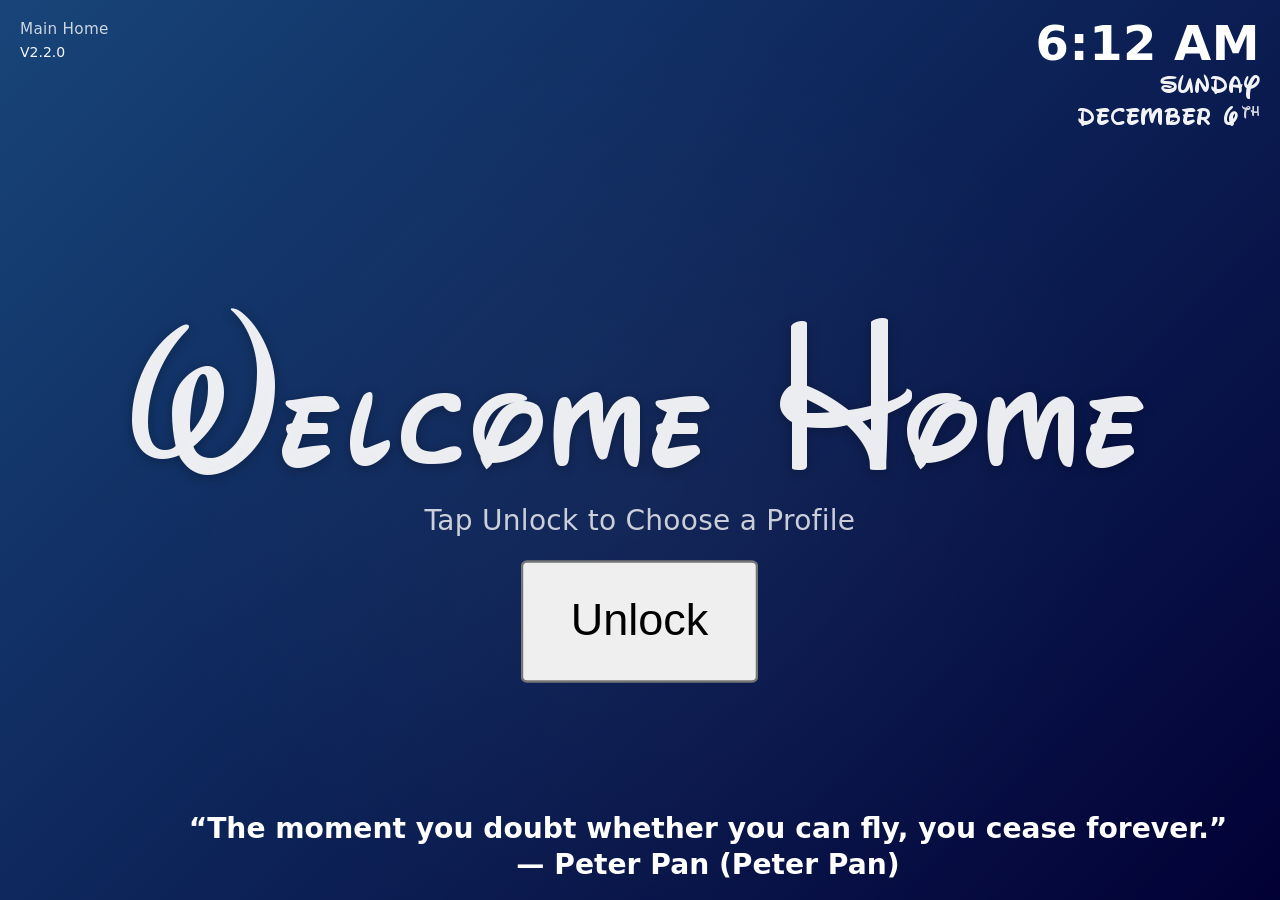
==== commit 0450a10a: "v2.2.0 — stabilize Resort TV slide transitions  - Unified slide transform logic (single source of tr" ====
--- a/index.html
+++ b/index.html
@@ -21,8 +21,7 @@
     <div class="topLeft">
       <div class="pageText">
         <div id="resortName" class="resortName">Main Home</div>
-<div id="versionTag" class="versionTag">v2.#.#</div>
-
+        <div id="versionTag" class="versionTag">v2.#.#</div>
       </div>
     </div>
 
@@ -90,34 +89,32 @@
         <button class="menuBtn" data-page="disneyHome" type="button">Disney Resort Home</button>
         <button class="menuBtn" data-page="countdownDisplay" type="button">Countdown Display</button>
         <button class="menuBtn" data-page="disneyPictures" type="button">Disney Pictures</button>
-  <button class="menuBtn" data-page="profileSettings" type="button">Profile Settings</button>
-
+        <button class="menuBtn" data-page="profileSettings" type="button">Profile Settings</button>
       </div>
     </section>
 
-<!-- PAGE: PROFILE SETTINGS -->
-<section id="profileSettingsView" class="page" data-page="profileSettings" hidden>
-  <h1 class="profileSettingsTitle">Profile Settings</h1>
-  <p class="tagline">Settings Saved per Profile.</p>
-
-  <div class="menuGrid" id="profileSettingsActions">
-    <button class="menuBtn" data-setting="arrivalDate" type="button">
-      Disney Arrival Date: <span id="arrivalDateSettingValue" class="settingValue">Not set</span>
-    </button>
-
-    <button class="menuBtn" data-setting="homeLocation" type="button">
-      Home Location (Weather): <span id="homeLocationSettingValue" class="settingValue">Not set</span>
-    </button>
-
-    <button class="menuBtn" data-setting="toggleCountdownOnTV" type="button">
-      Countdown on Resort TV: <span id="countdownOnTvState">Off</span>
-    </button>
-  </div>
-</section>
-
-
-
-
+    <!-- PAGE: PROFILE SETTINGS -->
+    <section id="profileSettingsView" class="page" data-page="profileSettings" hidden>
+      <h1 class="profileSettingsTitle">Profile Settings</h1>
+      <p class="tagline">Settings Saved per Profile.</p>
+
+      <div class="menuGrid" id="profileSettingsActions">
+        <button class="menuBtn" data-setting="arrivalDate" type="button">
+          Disney Arrival Date:
+          <span id="arrivalDateSettingValue" class="settingValue">Not set</span>
+        </button>
+
+        <button class="menuBtn" data-setting="homeLocation" type="button">
+          Home Location (Weather):
+          <span id="homeLocationSettingValue" class="settingValue">Not set</span>
+        </button>
+
+        <button class="menuBtn" data-setting="toggleCountdownOnTV" type="button">
+          Countdown on Resort TV:
+          <span id="countdownOnTvState">Off</span>
+        </button>
+      </div>
+    </section>
 
     <!-- PAGE: COUNTDOWN DISPLAY -->
     <section id="countdownSection" class="page countdown-section" data-page="countdownDisplay" hidden aria-label="Disney Arrival Countdown">
@@ -168,11 +165,8 @@
     >
       <div class="resortTV-grid">
 
-        <!-- LEFT: HERO -->
-        <div class="resortTV-hero">
-          <div class="hero-subtitle" id="heroSubtitle">Disney Enchantment</div>
-          <div class="hero-time" id="heroTime">8:15 PM</div>
-        </div>
+        <!-- FULL-WIDTH stage behind the rail -->
+        <div id="slideStage" class="slide-stage" aria-hidden="true"></div>
 
         <!-- RIGHT: INFO RAIL -->
         <aside class="resortTV-rail" aria-label="Resort TV Info Rail">
@@ -255,7 +249,8 @@
           <!-- PARK HOURS -->
           <div class="rail-section">
             <div class="rail-sectionTitle">Park Hours</div>
-  <div class="rail-divider"></div>
+            <div class="rail-divider"></div>
+
             <div class="rail-hoursList" id="railHoursList">
               <div class="rail-hoursItem">
                 <span class="rail-hoursIcon">🏰</span>
@@ -288,12 +283,10 @@
                   <div class="rail-hoursTime">8:00 AM – 7:00 PM *</div>
                 </div>
               </div>
-
-
-  </div>
-  <div id="parkHoursNote" class="rail-typicalNote" >
-    * typical hours
-
+            </div>
+
+            <div id="parkHoursNote" class="rail-typicalNote">
+              * typical hours
             </div>
           </div>
 
@@ -301,99 +294,99 @@
       </div>
     </section>
 
-  </section>
-
-  <!-- ======================
-       OVERLAYS (NOT PAGES)
-       ====================== -->
-
-  <!-- COUNTDOWN CONFIG OVERLAY -->
-  <div id="countdownOverlay" class="cdOverlay" aria-hidden="true" hidden>
-    <div class="cdCard" role="dialog" aria-modal="true" aria-label="Countdown Config">
-      <div class="cdHeader">
-        <div class="cdTitle">Date of Arrival at Disney</div>
-        <button class="cdClose" type="button">✕</button>
-      </div>
-
-      <div class="fieldRow">
-        <label class="fieldLabel" for="cdDate">Select arrival date</label>
-        <input id="cdDate" class="fieldInput" type="date" inputmode="none" />
-      </div>
-
-      <div id="cdError" class="npError" hidden>
-        Please choose a date that is today or later.
-      </div>
-
-      <div class="btnRow">
-        <button id="cdClear" class="cdBtn" type="button">Clear date</button>
-        <button id="cdSave" class="cdBtn" type="button">Save</button>
-      </div>
-    </div>
-  </div>
-
-  <!-- NUMPAD OVERLAY -->
-  <div id="numpadOverlay" class="overlay" hidden>
-    <div class="numpad">
-      <div class="numpadTop">
-        <div class="numpadTitle">Enter PIN</div>
-        <button id="npClose" class="npClose" type="button">✕</button>
-      </div>
-
-      <div id="npDots" class="dots">
-        <span class="dot"></span><span class="dot"></span><span class="dot"></span>
-        <span class="dot"></span><span class="dot"></span><span class="dot"></span>
-      </div>
-
-      <div class="grid">
-        <button class="key" data-k="1" type="button">1</button>
-        <button class="key" data-k="2" type="button">2</button>
-        <button class="key" data-k="3" type="button">3</button>
-        <button class="key" data-k="4" type="button">4</button>
-        <button class="key" data-k="5" type="button">5</button>
-        <button class="key" data-k="6" type="button">6</button>
-        <button class="key" data-k="7" type="button">7</button>
-        <button class="key" data-k="8" type="button">8</button>
-        <button class="key" data-k="9" type="button">9</button>
-
-        <button class="key keyFn" data-k="clear" type="button">Clear</button>
-        <button class="key" data-k="0" type="button">0</button>
-        <button class="key keyFn" data-k="back" type="button">Back</button>
-      </div>
-
-      <div id="npError" class="npError" hidden>Incorrect PIN</div>
-    </div>
-  </div>
-
-<!-- HOME LOCATION OVERLAY -->
-<div id="homeLocationOverlay" class="overlay" hidden aria-hidden="true" inert>
-  <div class="overlayCard">
-    <button class="overlayClose" id="homeLocClose" type="button" aria-label="Close">✕</button>
-
-    <h2 class="overlayTitle">Home Location</h2>
-    <p class="overlaySub">Enter City, State or ZIP. Tap Search to validate.</p>
-
-    <div class="formRow">
-      <label class="formLabel" for="homeLocQuery">City, State or ZIP</label>
-      <input id="homeLocQuery" type="text" placeholder="e.g., Woodbury, MN or 55125" />
-    </div>
-
-    <div id="homeLocError" class="formError" hidden></div>
-    <div id="homeLocStatus" class="formStatus" hidden></div>
-
-    <div class="overlayActions">
-           <button id="homeLocClear" class="btnDanger" type="button">Clear</button>
-      <button id="homeLocSearch" class="btnSecondary" type="button">Search</button>
-      <button id="homeLocSave" class="btnPrimary" type="button" disabled>Save</button>
-    </div>
-  </div>
-</div>
-
-  <!-- FOOTER -->
-  <footer class="bottombar">
-    <div class="ticker">
-      <span id="message"></span>
-    </div>
-  </footer>
+    <!-- ======================
+         OVERLAYS (NOT PAGES)
+         ====================== -->
+
+    <!-- COUNTDOWN CONFIG OVERLAY -->
+    <div id="countdownOverlay" class="cdOverlay" aria-hidden="true" hidden>
+      <div class="cdCard" role="dialog" aria-modal="true" aria-label="Countdown Config">
+        <div class="cdHeader">
+          <div class="cdTitle">Date of Arrival at Disney</div>
+          <button class="cdClose" type="button">✕</button>
+        </div>
+
+        <div class="fieldRow">
+          <label class="fieldLabel" for="cdDate">Select arrival date</label>
+          <input id="cdDate" class="fieldInput" type="date" inputmode="none" />
+        </div>
+
+        <div id="cdError" class="npError" hidden>
+          Please choose a date that is today or later.
+        </div>
+
+        <div class="btnRow">
+          <button id="cdClear" class="cdBtn" type="button">Clear date</button>
+          <button id="cdSave" class="cdBtn" type="button">Save</button>
+        </div>
+      </div>
+    </div>
+
+    <!-- NUMPAD OVERLAY -->
+    <div id="numpadOverlay" class="overlay" hidden>
+      <div class="numpad">
+        <div class="numpadTop">
+          <div class="numpadTitle">Enter PIN</div>
+          <button id="npClose" class="npClose" type="button">✕</button>
+        </div>
+
+        <div id="npDots" class="dots">
+          <span class="dot"></span><span class="dot"></span><span class="dot"></span>
+          <span class="dot"></span><span class="dot"></span><span class="dot"></span>
+        </div>
+
+        <div class="grid">
+          <button class="key" data-k="1" type="button">1</button>
+          <button class="key" data-k="2" type="button">2</button>
+          <button class="key" data-k="3" type="button">3</button>
+          <button class="key" data-k="4" type="button">4</button>
+          <button class="key" data-k="5" type="button">5</button>
+          <button class="key" data-k="6" type="button">6</button>
+          <button class="key" data-k="7" type="button">7</button>
+          <button class="key" data-k="8" type="button">8</button>
+          <button class="key" data-k="9" type="button">9</button>
+
+          <button class="key keyFn" data-k="clear" type="button">Clear</button>
+          <button class="key" data-k="0" type="button">0</button>
+          <button class="key keyFn" data-k="back" type="button">Back</button>
+        </div>
+
+        <div id="npError" class="npError" hidden>Incorrect PIN</div>
+      </div>
+    </div>
+
+    <!-- HOME LOCATION OVERLAY -->
+    <div id="homeLocationOverlay" class="overlay" hidden aria-hidden="true" inert>
+      <div class="overlayCard">
+        <button class="overlayClose" id="homeLocClose" type="button" aria-label="Close">✕</button>
+
+        <h2 class="overlayTitle">Home Location</h2>
+        <p class="overlaySub">Enter City, State or ZIP. Tap Search to validate.</p>
+
+        <div class="formRow">
+          <label class="formLabel" for="homeLocQuery">City, State or ZIP</label>
+          <input id="homeLocQuery" type="text" placeholder="e.g., Woodbury, MN or 55125" />
+        </div>
+
+        <div id="homeLocError" class="formError" hidden></div>
+        <div id="homeLocStatus" class="formStatus" hidden></div>
+
+        <div class="overlayActions">
+          <button id="homeLocClear" class="btnDanger" type="button">Clear</button>
+          <button id="homeLocSearch" class="btnSecondary" type="button">Search</button>
+          <button id="homeLocSave" class="btnPrimary" type="button" disabled>Save</button>
+        </div>
+      </div>
+    </div>
+
+    <!-- FOOTER -->
+    <footer class="bottombar">
+      <div class="ticker">
+        <span id="message"></span>
+      </div>
+    </footer>
+
+  </section><!-- ✅ IMPORTANT: keep overlays/footer INSIDE #pageHost -->
 
   <!-- HOME BUTTON -->
   <button id="backBtn" class="backBtn" type="button" aria-label="Home">
@@ -402,6 +395,10 @@
 
 </main>
 
+
+
+</main>
+
 <script src="script.js"></script>
 </body>
 </html>
--- a/styles.css
+++ b/styles.css
@@ -1,5 +1,5 @@
-/* styles.css */
-/* =========================================================
+/* styles.css
+   =========================================================
    Resort Channel — tablet-first (16:10 friendly)
    CLEAN + COMPLETE (with Cascade Layers — no fighting by location)
    ========================================================= */
@@ -11,31 +11,23 @@
    ========================= */
 @layer base {
 
-  /* Pages default hidden via [hidden] attribute */
-#splash[hidden],
-#chooser[hidden],
-#profileView[hidden],
-#profileSettingsView[hidden],
-#countdownSection[hidden],
-#resortTV[hidden]{
-  display: none;
-}
-
   /* =========================
      Fonts
      ========================= */
   @font-face {
     font-family: "Waltograph";
-    src: url("assets/fonts/Waltograph.woff2") format("woff2"),
-         url("assets/fonts/Waltograph.woff") format("woff");
+    src:
+      url("assets/fonts/Waltograph.woff2") format("woff2"),
+      url("assets/fonts/Waltograph.woff") format("woff");
     font-style: normal;
     font-display: swap;
   }
 
   @font-face {
     font-family: "WaltographUI";
-    src: url("assets/fonts/WaltographUI-Bold.woff2") format("woff2"),
-         url("assets/fonts/WaltographUI-Bold.woff") format("woff");
+    src:
+      url("assets/fonts/WaltographUI-Bold.woff2") format("woff2"),
+      url("assets/fonts/WaltographUI-Bold.woff") format("woff");
     font-weight: bold;
     font-style: normal;
     font-display: swap;
@@ -96,6 +88,9 @@
     overflow: hidden;
   }
 
+  /* Always honor [hidden] */
+  [hidden] { display: none !important; }
+
   /* =========================
      Background
      ========================= */
@@ -186,7 +181,7 @@
     opacity: 0.95;
   }
 
-  .daySuffix {
+  .daySuffix{
     font-size: 0.6em;
     vertical-align: super;
     margin-left: 2px;
@@ -238,7 +233,7 @@
   }
 
   /* Clamp to 2 lines */
-  .bottombar .ticker #message {
+  .bottombar .ticker #message{
     font-size: clamp(26px, 2.2vw, 32px);
     font-weight: 600;
     line-height: 1.3;
@@ -424,11 +419,10 @@
     pointer-events:none;
   }
 
-.backBtn.disabled {
-  opacity: 0.35;
-  pointer-events: none;
-}
-
+  .backBtn.disabled{
+    opacity: 0.35;
+    pointer-events: none;
+  }
 
   .homeIcon{
     position:absolute;
@@ -455,8 +449,8 @@
   }
 
   .overlay.show{
-    display:flex;
-    pointer-events:auto;
+    display: flex;
+    pointer-events: auto;
   }
 
   .numpad{
@@ -487,15 +481,15 @@
   .grid{
     display:grid;
     grid-template-columns: repeat(3, 1fr);
-    gap:10px;
+    gap: 10px;
   }
 
   .key{
-    padding:16px;
-    font-size:18px;
+    padding: 16px;
+    font-size: 18px;
     background: rgba(255,255,255,0.10);
-    border:none;
-    color:#fff;
+    border: none;
+    color: #fff;
     border-radius: 12px;
     transition: transform 80ms ease, background 120ms ease;
   }
@@ -505,7 +499,7 @@
     background: rgba(255,255,255,0.18);
   }
 
-  .keyFn{ font-size:14px; }
+  .keyFn{ font-size: 14px; }
 
   .npError{
     color:#ff9999;
@@ -513,8 +507,6 @@
     margin-top:10px;
     font-weight: 700;
   }
-
-  [hidden] { display: none !important; }
 
   /* =========================
      Countdown Config Modal
@@ -639,9 +631,7 @@
     text-overflow: ellipsis;
   }
 
-  #countdownOverlay[data-mode="change"] #cdSave{
-    grid-column: 2;
-  }
+  #countdownOverlay[data-mode="change"] #cdSave{ grid-column: 2; }
 
   /* =========================
      Profile Backgrounds
@@ -676,9 +666,7 @@
     background-size: cover;
     background-position: center;
   }
-  .app[class*="profile-"] .scrim{
-    background: rgba(0,0,0,0.45);
-  }
+  .app[class*="profile-"] .scrim{ background: rgba(0,0,0,0.45); }
 
   /* =========================
      Countdown Mode Backgrounds
@@ -848,15 +836,24 @@
     color: rgba(255,255,255,0.92);
   }
 
+  .flipcounter-tile.is-flipping{
+    animation: tileFlipUp 220ms ease-out;
+    transform-origin: 50% 70%;
+  }
+
+  @keyframes tileFlipUp{
+    0%   { transform: translateY(6px) rotateX(0deg); }
+    40%  { transform: translateY(0px) rotateX(-14deg); }
+    100% { transform: translateY(0px) rotateX(0deg); }
+  }
+
   /* =========================
      One-Day / Arrival / Post-trip
      ========================= */
   .app.countdown-mode .scrim { background: rgba(0,0,0,0.25); }
   .app.countdown-mode.one-day-mode .scrim { background: rgba(0,0,0,0.15); }
 
-  .app.countdown-mode.one-day-mode .flipcounter {
-    display: none !important;
-  }
+  .app.countdown-mode.one-day-mode .flipcounter{ display: none !important; }
 
   .oneDayMessage{
     position: fixed;
@@ -886,7 +883,6 @@
       0 0 22px rgba(255,255,255,0.35);
 
     transform: translate(-50%, -50%) translateY(var(--lift));
-
     opacity: 0;
     animation: oneDayInOut calc(var(--in) + var(--hold) + var(--out)) ease-in-out infinite;
     will-change: transform, opacity;
@@ -894,9 +890,7 @@
     display: none;
   }
 
-  .app.countdown-mode.one-day-mode .oneDayMessage{
-    display: block;
-  }
+  .app.countdown-mode.one-day-mode .oneDayMessage{ display: block; }
 
   .app.arrival-day-mode .oneDayMessage{
     display: block;
@@ -904,9 +898,7 @@
     opacity: 1;
   }
 
-  .app.arrival-day-mode .flipcounter{
-    display: none !important;
-  }
+  .app.arrival-day-mode .flipcounter{ display: none !important; }
 
   @keyframes oneDayInOut{
     0%{
@@ -927,6 +919,29 @@
     }
   }
 
+  .app.arrival-day-mode .bg{
+    background-image: url("assets/one-day-bkgd.webp");
+    background-size: cover;
+    background-position: center center;
+    background-repeat: no-repeat;
+  }
+
+  .app.post-trip-mode .bg{
+    background-image: url("assets/bg-welcome-home.png");
+    background-size: cover;
+    background-position: center bottom;
+    background-repeat: no-repeat;
+  }
+
+  .app.post-trip-mode .scrim{ background: rgba(0,0,0,0.40); }
+
+  .app.post-trip-mode .oneDayMessage{
+    display: block;
+    animation: none;
+    opacity: 1;
+    font-size: clamp(54px, 3.2vw, 64px);
+  }
+
   /* =========================
      Fireworks canvas overlay
      ========================= */
@@ -940,291 +955,227 @@
     z-index: 9999;
   }
 
-  .app.arrival-day-mode .bg{
-    background-image: url("assets/one-day-bkgd.webp");
-    background-size: cover;
-    background-position: center center;
-    background-repeat: no-repeat;
-  }
-
-  .flipcounter-tile.is-flipping{
-    animation: tileFlipUp 220ms ease-out;
-    transform-origin: 50% 70%;
-  }
-
-  @keyframes tileFlipUp{
-    0%   { transform: translateY(6px) rotateX(0deg); }
-    40%  { transform: translateY(0px) rotateX(-14deg); }
-    100% { transform: translateY(0px) rotateX(0deg); }
-  }
-
-  .app.post-trip-mode .bg{
-    background-image: url("assets/bg-welcome-home.png");
-    background-size: cover;
-    background-position: center bottom;
-    background-repeat: no-repeat;
-  }
-
-  .app.post-trip-mode .scrim{
-    background: rgba(0,0,0,0.40);
-  }
-
-  .app.post-trip-mode .oneDayMessage{
+  /* =========================
+     HOME LOCATION OVERLAY (City/State/ZIP) — STYLE ONLY
+     ========================= */
+  #homeLocationOverlay.overlay{ z-index: 30; }
+
+  #homeLocationOverlay .overlayCard{
+    width: min(720px, 92vw);
+    background: rgba(15,15,15,0.94);
+    border: 1px solid rgba(255,255,255,0.18);
+    border-radius: var(--radius-lg);
+    padding: 28px 28px 22px;
+    box-shadow: 0 18px 44px rgba(0,0,0,0.45);
+    position: relative;
+  }
+
+  #homeLocationOverlay .overlayClose{
+    position: absolute;
+    top: 18px;
+    right: 18px;
+    width: 56px;
+    height: 56px;
+    border-radius: 16px;
+    border: 1px solid rgba(255,255,255,0.20);
+    background: rgba(255,255,255,0.10);
+    color: rgba(255,255,255,0.95);
+    cursor: pointer;
+    font-size: 22px;
+    line-height: 1;
+    display: grid;
+    place-items: center;
+    box-shadow:
+      inset 0 1px 0 rgba(255,255,255,0.14),
+      0 10px 22px rgba(0,0,0,0.25);
+  }
+
+  #homeLocationOverlay .overlayClose:active{ transform: translateY(1px); }
+
+  #homeLocationOverlay .overlayTitle{
+    margin: 0 0 8px;
+    font-size: 44px;
+    font-weight: 950;
+    letter-spacing: 0.2px;
+  }
+
+  #homeLocationOverlay .overlaySub{
+    margin: 0 0 18px;
+    font-size: 22px;
+    opacity: 0.84;
+    line-height: 1.25;
+  }
+
+  #homeLocationOverlay .formRow{
+    margin-top: 10px;
+    padding: 18px 18px;
+    border-radius: var(--radius-md);
+    background: rgba(255,255,255,0.05);
+    border: 1px solid rgba(255,255,255,0.10);
+  }
+
+  #homeLocationOverlay .formLabel{
     display: block;
-    animation: none;
-    opacity: 1;
-    font-size: clamp(54px, 3.2vw, 64px);
-  }
-
-/* =========================
-   HOME LOCATION OVERLAY (City/State/ZIP) — STYLE ONLY
-   ========================= */
-
-#homeLocationOverlay.overlay{
-  /* your .overlay already covers most behavior; this ensures consistent stacking */
-  z-index: 30;
-}
-
-/* Card shell */
-#homeLocationOverlay .overlayCard{
-  width: min(720px, 92vw);
-  background: rgba(15,15,15,0.94);
-  border: 1px solid rgba(255,255,255,0.18);
-  border-radius: var(--radius-lg);
-  padding: 28px 28px 22px;
-  box-shadow: 0 18px 44px rgba(0,0,0,0.45);
-  position: relative;
-}
-
-/* Close button */
-#homeLocationOverlay .overlayClose{
-  position: absolute;
-  top: 18px;
-  right: 18px;
-
-  width: 56px;
-  height: 56px;
-  border-radius: 16px;
-
-  border: 1px solid rgba(255,255,255,0.20);
-  background: rgba(255,255,255,0.10);
-  color: rgba(255,255,255,0.95);
-  cursor: pointer;
-
-  font-size: 22px;
-  line-height: 1;
-  display: grid;
-  place-items: center;
-
-  box-shadow:
-    inset 0 1px 0 rgba(255,255,255,0.14),
-    0 10px 22px rgba(0,0,0,0.25);
-}
-
-#homeLocationOverlay .overlayClose:active{
-  transform: translateY(1px);
-}
-
-/* Title + subtitle */
-#homeLocationOverlay .overlayTitle{
-  margin: 0 0 8px;
-  font-size: 44px;
-  font-weight: 950;
-  letter-spacing: 0.2px;
-}
-
-#homeLocationOverlay .overlaySub{
-  margin: 0 0 18px;
-  font-size: 22px;
-  opacity: 0.84;
-  line-height: 1.25;
-}
-
-/* Form row */
-#homeLocationOverlay .formRow{
-  margin-top: 10px;
-  padding: 18px 18px;
-  border-radius: var(--radius-md);
-  background: rgba(255,255,255,0.05);
-  border: 1px solid rgba(255,255,255,0.10);
-}
-
-#homeLocationOverlay .formLabel{
-  display: block;
-  text-align: left;
-  font-size: 22px;
-  font-weight: 850;
-  opacity: 0.92;
-  margin-bottom: 10px;
-}
-
-#homeLocationOverlay input[type="text"]{
-  width: 100%;
-  height: 60px;
-  padding: 0 16px;
-
-  border-radius: 16px;
-  border: 1px solid rgba(255,255,255,0.22);
-  background: rgba(0,0,0,0.30);
-  color: rgba(255,255,255,0.95);
-
-  font-size: 26px;
-  font-weight: 800;
-  letter-spacing: 0.2px;
-
-  outline: none;
-}
-
-#homeLocationOverlay input[type="text"]::placeholder{
-  color: rgba(255,255,255,0.45);
-  font-weight: 700;
-}
-
-/* Error / status blocks */
-#homeLocationOverlay .formError,
-#homeLocationOverlay .formStatus{
-  margin-top: 14px;
-  padding: 12px 14px;
-  border-radius: 14px;
-  font-size: 18px;
-  font-weight: 850;
-  letter-spacing: 0.02em;
-  text-align: left;
-}
-
-#homeLocationOverlay .formError{
-  background: rgba(255, 80, 80, 0.14);
-  border: 1px solid rgba(255, 120, 120, 0.35);
-  color: rgba(255, 210, 210, 0.95);
-}
-
-#homeLocationOverlay .formStatus{
-  background: rgba(120, 200, 255, 0.12);
-  border: 1px solid rgba(160, 220, 255, 0.28);
-  color: rgba(235, 250, 255, 0.95);
-}
-
-/* Action row */
-#homeLocationOverlay .overlayActions{
-  display: grid;
-  grid-template-columns: repeat(4, auto);
-  justify-content: center;   /* ⬅️ THIS is the key */
-  gap: 14px;
-  margin-top: 18px;
-}
-
-
-/* Base button style for modal actions */
-#homeLocationOverlay .overlayActions button{
-  height: 56px;
-  border-radius: var(--radius-md);
-  border: 1px solid rgba(255,255,255,0.20);
-  background: linear-gradient(180deg, rgba(255,255,255,0.18), rgba(255,255,255,0.10));
-  color: rgba(255,255,255,0.96);
-min-width: 140px;
-  font-size: 20px;
-  font-weight: 900;
-  letter-spacing: 0.02em;
-
-  cursor: pointer;
-  white-space: nowrap;
-  overflow: hidden;
-  text-overflow: ellipsis;
-
-  box-shadow:
-    inset 0 1px 0 rgba(255,255,255,0.20),
-    0 10px 22px rgba(0,0,0,0.26);
-
-  -webkit-tap-highlight-color: transparent;
-}
-
-#homeLocationOverlay .overlayActions button:active{
-  transform: scale(0.985);
-  box-shadow:
-    inset 0 1px 0 rgba(255,255,255,0.18),
-    0 6px 18px rgba(0,0,0,0.22);
-}
-
-/* Variants */
-#homeLocationOverlay .btnSecondary{
-  background: rgba(255,255,255,0.10);
-}
-
-#homeLocationOverlay .btnDanger{
-  background: linear-gradient(180deg, rgba(255,80,80,0.22), rgba(255,80,80,0.10));
-  border-color: rgba(255,140,140,0.35);
-}
-
-#homeLocationOverlay .btnPrimary{
-  background: linear-gradient(180deg, rgba(30,120,255,0.55), rgba(35,95,220,0.45));
-  border-color: rgba(160, 205, 255, 0.40);
-}
-
-/* Disabled Save button */
-#homeLocationOverlay .overlayActions button:disabled{
-  opacity: 0.45;
-  cursor: not-allowed;
-  transform: none;
-  box-shadow: inset 0 1px 0 rgba(255,255,255,0.12);
-}
-
-/* Small screens: stack actions */
-@media (max-width: 680px){
-  #homeLocationOverlay .overlayTitle{ font-size: 36px; }
-  #homeLocationOverlay .overlaySub{ font-size: 18px; }
-  #homeLocationOverlay input[type="text"]{ font-size: 22px; height: 54px; }
+    text-align: left;
+    font-size: 22px;
+    font-weight: 850;
+    opacity: 0.92;
+    margin-bottom: 10px;
+  }
+
+  #homeLocationOverlay input[type="text"]{
+    width: 100%;
+    height: 60px;
+    padding: 0 16px;
+    border-radius: 16px;
+    border: 1px solid rgba(255,255,255,0.22);
+    background: rgba(0,0,0,0.30);
+    color: rgba(255,255,255,0.95);
+    font-size: 26px;
+    font-weight: 800;
+    letter-spacing: 0.2px;
+    outline: none;
+  }
+
+  #homeLocationOverlay input[type="text"]::placeholder{
+    color: rgba(255,255,255,0.45);
+    font-weight: 700;
+  }
+
+  #homeLocationOverlay .formError,
+  #homeLocationOverlay .formStatus{
+    margin-top: 14px;
+    padding: 12px 14px;
+    border-radius: 14px;
+    font-size: 18px;
+    font-weight: 850;
+    letter-spacing: 0.02em;
+    text-align: left;
+  }
+
+  #homeLocationOverlay .formError{
+    background: rgba(255, 80, 80, 0.14);
+    border: 1px solid rgba(255, 120, 120, 0.35);
+    color: rgba(255, 210, 210, 0.95);
+  }
+
+  #homeLocationOverlay .formStatus{
+    background: rgba(120, 200, 255, 0.12);
+    border: 1px solid rgba(160, 220, 255, 0.28);
+    color: rgba(235, 250, 255, 0.95);
+  }
 
   #homeLocationOverlay .overlayActions{
-    grid-template-columns: 1fr 1fr;
-  }
-}
-.versionTag{
-  margin-top: 2px;
-  font-size: 14px;
-  opacity: .95;
-  text-transform: uppercase;
-}
-
-/* PROFILE SETTINGS (CSS-only panel + title) */
-#profileSettingsView{
-  background: rgba(74, 74, 74, 1);
-  border-radius: 18px;
-  border: 1px solid rgba(255, 255, 255, 0.15);
-  box-shadow: 0 10px 28px rgba(0, 0, 0, 0.45);
-  width: min(760px, 92vw);
-  padding: 28px 28px 24px;
-  margin: 0;
-  display: flex;
-  flex-direction: column;
-  align-items: center;
-}
-
-.profileSettingsTitle{
-  font-family: "Waltograph", system-ui, sans-serif;
-  font-size: clamp(120px, 4.6vw, 185px);
-  font-weight: 400;
-  margin: 10px auto 6px;
-  color: rgba(255,255,255,0.92);
-  text-shadow: 0 2px 12px rgba(0,0,0,0.28);
-  white-space: nowrap;
-}
-
-#profileSettingsView .tagline{
-  margin: 0 0 16px 0;
-  opacity: 0.85;
-}
-
-#profileSettingsView .menuGrid{
-  grid-template-columns: 1fr;
-  gap: 12px;
-  margin-top: 10px;
-}
-
-
-
-  /* ==============================
+    display: grid;
+    grid-template-columns: repeat(4, auto);
+    justify-content: center;
+    gap: 14px;
+    margin-top: 18px;
+  }
+
+  #homeLocationOverlay .overlayActions button{
+    height: 56px;
+    min-width: 140px;
+    border-radius: var(--radius-md);
+    border: 1px solid rgba(255,255,255,0.20);
+    background: linear-gradient(180deg, rgba(255,255,255,0.18), rgba(255,255,255,0.10));
+    color: rgba(255,255,255,0.96);
+    font-size: 20px;
+    font-weight: 900;
+    letter-spacing: 0.02em;
+
+    cursor: pointer;
+    white-space: nowrap;
+    overflow: hidden;
+    text-overflow: ellipsis;
+
+    box-shadow:
+      inset 0 1px 0 rgba(255,255,255,0.20),
+      0 10px 22px rgba(0,0,0,0.26);
+
+    -webkit-tap-highlight-color: transparent;
+  }
+
+  #homeLocationOverlay .overlayActions button:active{
+    transform: scale(0.985);
+    box-shadow:
+      inset 0 1px 0 rgba(255,255,255,0.18),
+      0 6px 18px rgba(0,0,0,0.22);
+  }
+
+  #homeLocationOverlay .btnSecondary{ background: rgba(255,255,255,0.10); }
+
+  #homeLocationOverlay .btnDanger{
+    background: linear-gradient(180deg, rgba(255,80,80,0.22), rgba(255,80,80,0.10));
+    border-color: rgba(255,140,140,0.35);
+  }
+
+  #homeLocationOverlay .btnPrimary{
+    background: linear-gradient(180deg, rgba(30,120,255,0.55), rgba(35,95,220,0.45));
+    border-color: rgba(160, 205, 255, 0.40);
+  }
+
+  #homeLocationOverlay .overlayActions button:disabled{
+    opacity: 0.45;
+    cursor: not-allowed;
+    transform: none;
+    box-shadow: inset 0 1px 0 rgba(255,255,255,0.12);
+  }
+
+  @media (max-width: 680px){
+    #homeLocationOverlay .overlayTitle{ font-size: 36px; }
+    #homeLocationOverlay .overlaySub{ font-size: 18px; }
+    #homeLocationOverlay input[type="text"]{ font-size: 22px; height: 54px; }
+    #homeLocationOverlay .overlayActions{ grid-template-columns: 1fr 1fr; }
+  }
+
+  .versionTag{
+    margin-top: 2px;
+    font-size: 14px;
+    opacity: 0.95;
+    text-transform: uppercase;
+  }
+
+  /* =========================
+     PROFILE SETTINGS (CSS-only panel + title)
+     ========================= */
+  #profileSettingsView{
+    background: rgba(74, 74, 74, 1);
+    border-radius: 18px;
+    border: 1px solid rgba(255, 255, 255, 0.15);
+    box-shadow: 0 10px 28px rgba(0, 0, 0, 0.45);
+    width: min(760px, 92vw);
+    padding: 28px 28px 24px;
+    margin: 0;
+    display: flex;
+    flex-direction: column;
+    align-items: center;
+  }
+
+  .profileSettingsTitle{
+    font-family: "Waltograph", system-ui, sans-serif;
+    font-size: clamp(120px, 4.6vw, 185px);
+    font-weight: 400;
+    margin: 10px auto 6px;
+    color: rgba(255,255,255,0.92);
+    text-shadow: 0 2px 12px rgba(0,0,0,0.28);
+    white-space: nowrap;
+  }
+
+  #profileSettingsView .tagline{
+    margin: 0 0 16px 0;
+    opacity: 0.85;
+  }
+
+  #profileSettingsView .menuGrid{
+    grid-template-columns: 1fr;
+    gap: 12px;
+    margin-top: 10px;
+  }
+
+  /* =========================
      RESORT TV PAGE (base styling)
-     ============================== */
+     ========================= */
   #resortTV{
     position: absolute;
     inset: 0;
@@ -1232,9 +1183,7 @@
     height: 100%;
   }
 
-  .page.resortTV{
-    height: 100%;
-  }
+  .page.resortTV{ height: 100%; }
 
   .resortTV-grid{
     display: grid;
@@ -1242,14 +1191,90 @@
     height: 100%;
   }
 
-  .resortTV-hero{
+  /* Slides span full width behind rail */
+  .slide-stage{
+    grid-column: 1 / -1;
+    grid-row: 1;
     position: relative;
-    display: block;
     overflow: hidden;
-  }
-
-  /* Right rail */
+    height: 100%;
+    width: 100%;
+    z-index: 1;
+  }
+
+/* Slides: single source of truth (no keyframes, no duplicate definitions) */
+.slide{
+  position: absolute;
+  inset: 0;
+  width: 100%;
+
+  /* default off-screen right */
+  transform: translate3d(100%, 0, 0);
+
+  will-change: transform;
+  backface-visibility: hidden;
+
+  transition: transform 1800ms cubic-bezier(.22,.61,.36,1);
+}
+
+.slide.is-active{
+  transform: translate3d(0, 0, 0);
+}
+
+.slide.is-incoming{
+  transform: translate3d(100%, 0, 0);
+}
+
+.slide.is-outgoing{
+  transform: translate3d(-100%, 0, 0);
+}
+
+  .slide-bg{
+    position: absolute;
+    inset: 0;
+    background-size: cover;
+    background-position: center;
+    background-repeat: no-repeat;
+    z-index: 1;
+  }
+
+  .slide-content{
+    position: absolute;
+    right: calc(var(--rail-width) + 20px);
+    left: auto;
+    top: 45%;
+    transform: translateY(-50%);
+    width: min(460px, calc(100% - var(--rail-width) - 120px));
+    text-align: center;
+
+    z-index: 2;
+    padding: 18px 10px;
+
+    background: rgba(0,0,0,0.18);
+    border: 1px solid rgba(255,255,255,0.10);
+    border-radius: 18px;
+    backdrop-filter: blur(2px);
+  }
+
+  .slide-content .hero-subtitle{
+    font-size: clamp(28px, 3vw, 44px);
+    opacity: 0.9;
+    margin: 0 0 10px 0;
+  }
+
+  .slide-content .hero-time{
+    font-size: clamp(36px, 4vw, 64px);
+    font-weight: 500;
+    margin: 0;
+  }
+
+  /* Rail */
   .resortTV-rail{
+    grid-column: 2;
+    grid-row: 1;
+    position: relative;
+    z-index: 5;
+
     justify-content: flex-start;
     height: 100%;
     padding: 22px 18px;
@@ -1258,23 +1283,9 @@
     align-items: center;
     gap: 2px;
 
-background:
-  /* subtle blue/purple wave highlight */
-  radial-gradient(
-    circle at 25% 8%,
-    rgba(120,160,255,0.22),
-    transparent 60%
-  ),
-
-  /* main vertical gradient: maroon → plum → deep blue */
-  linear-gradient(
-    180deg,
-    #8a2f45 0%,
-    #6a2b4f 38%,
-    #3b2a5e 68%,
-    #1c2444 100%
-  );
-
+    background:
+      radial-gradient(circle at 25% 8%, rgba(120,160,255,0.22), transparent 60%),
+      linear-gradient(180deg, #8a2f45 0%, #6a2b4f 38%, #3b2a5e 68%, #1c2444 100%);
 
     border-left: 1px solid rgba(255,255,255,0.14);
     box-shadow: -18px 0 40px rgba(0,0,0,0.25);
@@ -1305,10 +1316,7 @@
   }
 
   /* WEATHER */
-  .rail-weatherWrap{
-    width: 100%;
-    padding: 6px 0 8px;
-  }
+  .rail-weatherWrap{ width: 100%; padding: 6px 0 8px; }
 
   .rail-metaRow{
     width: 100%;
@@ -1366,8 +1374,8 @@
     height: 52px;
     display: flex;
     align-items: center;
-   gap: 8px;             /* keep */
-  justify-content: center;
+    gap: 8px;
+    justify-content: center;
     border-radius: 4px;
     border: 1px solid rgba(255,255,255,0.18);
     background: linear-gradient(180deg, rgba(255,255,255,0.10), rgba(255,255,255,0.05));
@@ -1376,28 +1384,19 @@
       inset 0 1px 0 rgba(255,255,255,0.10);
   }
 
-
-/* Icon container (span) — not text, so stop baseline behavior */
-.rail-weatherIcon{
-  display: inline-flex;
-  align-items: center;
-  justify-content: center;
-  line-height: 0;
-}
-
-/* If you render <img> inside the span */
-.rail-weatherIcon img{
-  display: block;
-  height: 50px;   /* make bigger here */
-  width: auto;
-}
-
-/* If you render inline <svg> inside the span */
-.rail-weatherIcon svg{
-  display: block;
-  height: 50px;   /* make bigger here */
-  width: auto;
-}
+  .rail-weatherIcon{
+    display: inline-flex;
+    align-items: center;
+    justify-content: center;
+    line-height: 0;
+  }
+
+  .rail-weatherIcon img,
+  .rail-weatherIcon svg{
+    display: block;
+    height: 50px;
+    width: auto;
+  }
 
   .rail-cardTemp{
     font-size: 30px;
@@ -1405,7 +1404,7 @@
     line-height: 1;
     font-variant-numeric: tabular-nums;
     font-feature-settings: "tnum" 1;
-     padding-right: 5px;
+    padding-right: 5px;
   }
 
   .rail-itemWhen{
@@ -1419,19 +1418,16 @@
   }
 
   /* HOURS */
- .rail-sectionTitle{
-  font-size: 24px;
-  text-align: center;
-  letter-spacing: 0.16em;
-  text-transform: uppercase;
-  opacity: 0.95;
-
-}
-
+  .rail-sectionTitle{
+    font-size: 24px;
+    text-align: center;
+    letter-spacing: 0.16em;
+    text-transform: uppercase;
+    opacity: 0.95;
+  }
 
   .rail-hoursList{
-    
-  margin: 8px 0;
+    margin: 8px 0;
     display: flex;
     flex-direction: column;
     gap: 12px;
@@ -1439,8 +1435,8 @@
 
   .rail-hoursItem{
     display: grid;
-     grid-template-columns: 30px 1fr; /* was 22px */
-  gap: 12px;   
+    grid-template-columns: 30px 1fr;
+    gap: 12px;
     align-items: start;
   }
 
@@ -1463,48 +1459,16 @@
     margin-top: 3px;
   }
 
-.rail-typicalNote{
-  margin-bottom: 2px;
-  text-align: center;
+  .rail-typicalNote{
+    margin-bottom: 2px;
+    text-align: center;
     font-size: 18px;
-  font-weight: 700;
-  letter-spacing: 0.08em;
-  opacity: 0.65;
-  pointer-events: none;
-}
-
-  /* Hero text safe-zone box */
-  .resortTV-hero .hero-subtitle{
-    font-size: clamp(28px, 3vw, 44px);
-    opacity: 0.9;
-    margin-bottom: 18px;
-  }
-  .resortTV-hero .hero-time{
-    font-size: clamp(36px, 4vw, 64px);
-    font-weight: 500;
-  }
-
-  .resortTV-hero .hero-text{
-    position: absolute;
-    right: 20px;
-    left: auto;
-
-    top: 45%;
-    transform: translateY(-50%);
-
-    width: min(460px, calc(100% - 120px));
-    text-align: center;
-
-    z-index: 2;
-    padding: 18px 10px;
-    background: rgba(0,0,0,0.18);
-    border: 1px solid rgba(255,255,255,0.10);
-    border-radius: 18px;
-    backdrop-filter: blur(2px);
-  }
-
-  .resortTV-hero .hero-subtitle{ margin: 0 0 10px 0; }
-  .resortTV-hero .hero-time{ margin: 0; }
+    font-weight: 700;
+    letter-spacing: 0.08em;
+    opacity: 0.65;
+    pointer-events: none;
+  }
+
 }
 
 /* =========================
@@ -1512,9 +1476,9 @@
    ========================= */
 @layer views {
 
-  .app.view-disneyHome .topbar{
-    display: none;
-  }
+  .app.view-disneyHome .topbar{ display: none; }
+
+  .app.view-disneyHome .bg{ opacity: 0; }
 
   .app.view-disneyHome .center{
     height: 100vh;
@@ -1525,29 +1489,12 @@
     text-align: left;
   }
 
-  .app.view-disneyHome .resortTV-grid{
-    height: 100%;
-  }
+  .app.view-disneyHome .resortTV-grid{ height: 100%; }
 
   /* Reserve right rail space for the ticker */
   .app.view-disneyHome{
     --footer-safe-right: calc(var(--rail-width) + 16px);
   }
 
-  .app.view-disneyHome .scrim{
-    background: transparent;
-  }
-
-  /* ResortTV: allow JS to swap backgrounds cleanly */
-  .app.view-disneyHome .bg{
-    background-image: var(--resort-bg);
-    background-size: cover;
-    background-position: center;
-    background-repeat: no-repeat;
-    transition: opacity 300ms ease;
-  }
-
+  .app.view-disneyHome .scrim{ background: transparent; }
 }
-
-
-
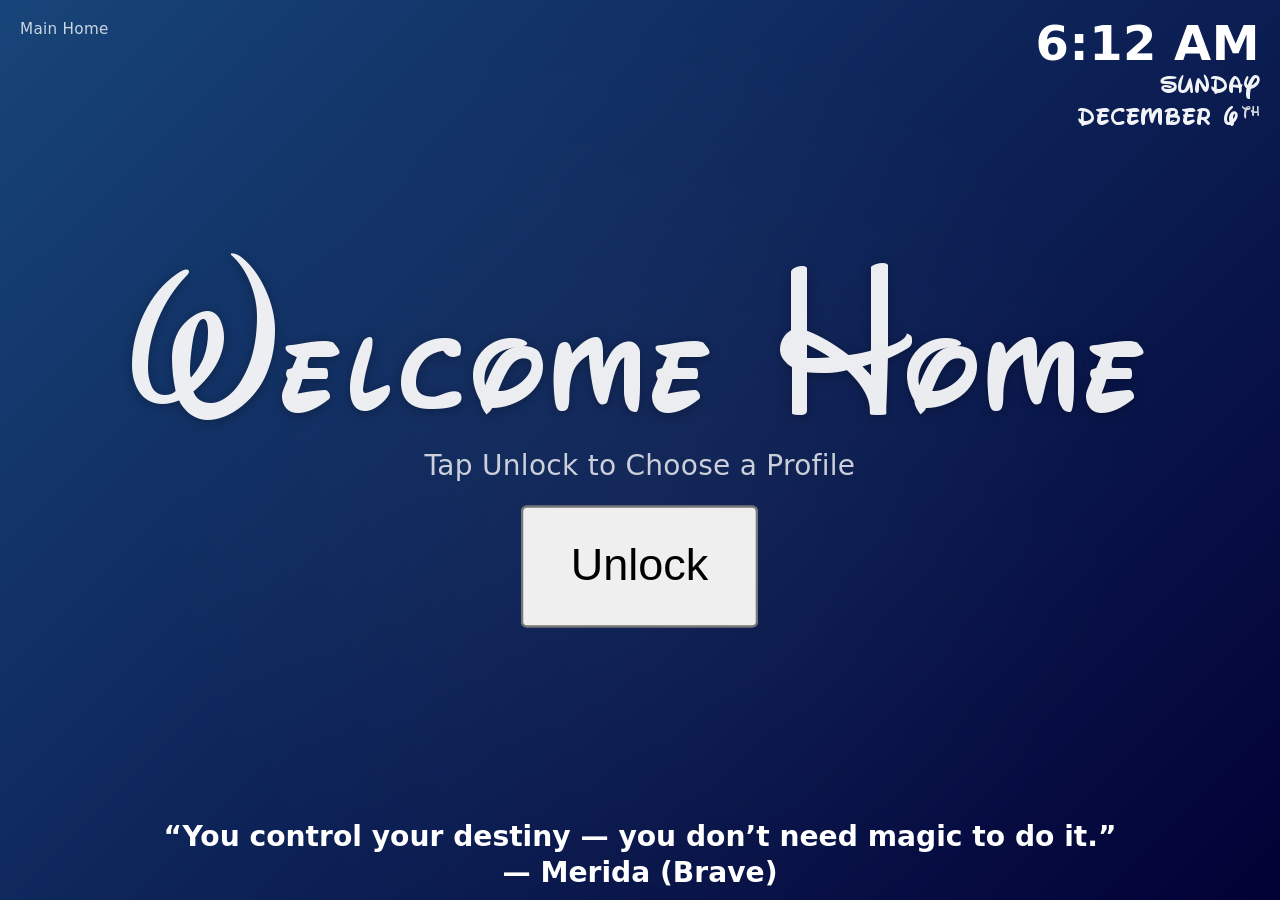
==== commit 12207908: "Add files via upload" ====
--- a/index.html
+++ b/index.html
@@ -1,4 +1,3 @@
-﻿<!-- index.html -->
 <!doctype html>
 <html lang="en">
 <head>
@@ -21,7 +20,6 @@
     <div class="topLeft">
       <div class="pageText">
         <div id="resortName" class="resortName">Main Home</div>
-        <div id="versionTag" class="versionTag">v2.#.#</div>
       </div>
     </div>
 
@@ -46,37 +44,36 @@
   <section class="center" id="pageHost">
 
     <!-- SPLASH (LOCK PAGE) -->
-    <div id="splash">
-      <h1 class="greeting">Welcome Home</h1>
-      <p class="tagline" id="splashTagline">Tap Unlock to Choose a Profile</p>
-
-      <div class="lockBox" id="lockBox">
-        <button id="unlock" type="button">Unlock</button>
-        <div id="error">Incorrect PIN</div>
-      </div>
-
-      <div class="menuGrid menuGrid--welcome">
-        <button class="menuBtn" data-profile="lori" type="button">Lori &amp; Dave</button>
-        <button class="menuBtn" data-profile="verhulst" type="button">Krista &amp; Mike</button>
-        <button class="menuBtn" data-profile="mira" type="button">Mira &amp; Baby Hazel</button>
-        <button class="menuBtn" data-profile="mckenzie" type="button">McKenzie</button>
-        <button class="menuBtn" data-profile="kaylia" type="button">Kaylia</button>
-        <button class="menuBtn" data-profile="resort" type="button">Resort Test</button>
-      </div>
-    </div>
+<div id="splash">
+
+    <h1 class="greeting">Welcome Home</h1>
+    <p class="tagline" id="splashTagline">Tap Unlock to Choose a Profile</p>
+
+
+  <div class="lockBox" id="lockBox">
+    <button id="unlock" type="button">Unlock</button>
+    <div id="error">Incorrect PIN</div>
+  </div>
+</div>
+
 
     <!-- CHOOSER (PROFILE SELECT PAGE) -->
-    <div id="chooser" hidden>
-      <h1 class="greeting">Welcome Home</h1>
-      <p class="tagline" id="chooserTagline">Choose a Profile</p>
-
-      <div class="menuGrid menuGrid--welcome">
-        <button class="menuBtn" data-profile="lori" type="button">Lori &amp; Dave</button>
-        <button class="menuBtn" data-profile="verhulst" type="button">Krista &amp; Mike</button>
-        <button class="menuBtn" data-profile="mira" type="button">Mira &amp; Baby Hazel</button>
-        <button class="menuBtn" data-profile="mckenzie" type="button">McKenzie</button>
-        <button class="menuBtn" data-profile="kaylia" type="button">Kaylia</button>
-        <button class="menuBtn" data-profile="resort" type="button">Resort Test</button>
+ <div id="chooser" hidden>
+
+    <h1 class="greeting">Welcome Home</h1>
+    <p class="tagline" id="chooserTagline">Choose a Profile</p>
+
+
+
+
+        <div class="menuGrid menuGrid--welcome">
+          <button class="menuBtn" data-profile="lori" type="button">Lori &amp; Dave</button>
+          <button class="menuBtn" data-profile="verhulst" type="button">Krista &amp; Mike</button>
+          <button class="menuBtn" data-profile="mira" type="button">Mira &amp; Baby Hazel</button>
+          <button class="menuBtn" data-profile="mckenzie" type="button">McKenzie</button>
+          <button class="menuBtn" data-profile="kaylia" type="button">Kaylia</button>
+          <button class="menuBtn" data-profile="tisha" type="button">Tisha and Christian</button>
+        </div>
       </div>
     </div>
 
@@ -87,38 +84,16 @@
 
       <div id="profileActions" class="menuGrid">
         <button class="menuBtn" data-page="disneyHome" type="button">Disney Resort Home</button>
+        <button class="menuBtn" data-page="countdownConfig" type="button">Countdown Config</button>
         <button class="menuBtn" data-page="countdownDisplay" type="button">Countdown Display</button>
         <button class="menuBtn" data-page="disneyPictures" type="button">Disney Pictures</button>
-        <button class="menuBtn" data-page="profileSettings" type="button">Profile Settings</button>
-      </div>
-    </section>
-
-    <!-- PAGE: PROFILE SETTINGS -->
-    <section id="profileSettingsView" class="page" data-page="profileSettings" hidden>
-      <h1 class="profileSettingsTitle">Profile Settings</h1>
-      <p class="tagline">Settings Saved per Profile.</p>
-
-      <div class="menuGrid" id="profileSettingsActions">
-        <button class="menuBtn" data-setting="arrivalDate" type="button">
-          Disney Arrival Date:
-          <span id="arrivalDateSettingValue" class="settingValue">Not set</span>
-        </button>
-
-        <button class="menuBtn" data-setting="homeLocation" type="button">
-          Home Location (Weather):
-          <span id="homeLocationSettingValue" class="settingValue">Not set</span>
-        </button>
-
-        <button class="menuBtn" data-setting="toggleCountdownOnTV" type="button">
-          Countdown on Resort TV:
-          <span id="countdownOnTvState">Off</span>
-        </button>
       </div>
     </section>
 
     <!-- PAGE: COUNTDOWN DISPLAY -->
     <section id="countdownSection" class="page countdown-section" data-page="countdownDisplay" hidden aria-label="Disney Arrival Countdown">
-      <div id="oneDayMessage" class="oneDayMessage">
+     <div id="oneDayMessage" class="oneDayMessage">
+
         <div id="oneDayText" class="oneDayText">1 day till Disney</div>
       </div>
 
@@ -153,240 +128,177 @@
       </div>
     </section>
 
+
+
+<!-- ======================
+     PAGE: DISNEY RESORT TV
+     Mimics official resort TV info screens
+     ====================== -->
+<section
+  id="resortTV"
+  class="page resortTV"
+  data-page="disneyHome"
+  hidden
+  aria-label="Disney Resort Channel"
+>
+
+  <!--
+    MAIN GRID
+    Left = Hero visual (rotates content)
+    Right = Info rail (clock, hours, tips)
+  -->
+  <div class="resortTV-grid">
+
     <!-- ======================
-         PAGE: DISNEY RESORT TV
+         LEFT: HERO PANEL
+         Rotates park / resort highlights
          ====================== -->
-    <section
-      id="resortTV"
-      class="page resortTV"
-      data-page="disneyHome"
-      hidden
-      aria-label="Disney Resort Channel"
-    >
-      <div class="resortTV-grid">
-
-        <!-- FULL-WIDTH stage behind the rail -->
-        <div id="slideStage" class="slide-stage" aria-hidden="true"></div>
-
-        <!-- RIGHT: INFO RAIL -->
-        <aside class="resortTV-rail" aria-label="Resort TV Info Rail">
-
-          <div class="rail-brand">
-            <img
-              class="rail-brandLogo"
-              src="assets/wdw-badge.png"
-              alt="Walt Disney World badge"
-              draggable="false"
-            />
-          </div>
-
-          <div class="rail-divider"></div>
-
-          <!-- WEATHER: Home + Disney (Now / Later) -->
-          <section class="rail-weatherWrap" aria-label="Weather">
-
-            <!-- top line: date left, time right -->
-            <div class="rail-metaRow">
-              <div class="rail-metaLeft" id="railDay">?</div>
-              <div class="rail-metaRight" id="railTimeBig">?</div>
-            </div>
-
-            <div class="rail-thinRule"></div>
-
-            <div class="rail-weather2col">
-
-              <!-- HOME -->
-              <div class="rail-col">
-                <div class="rail-colTitle">HOME</div>
-
-                <div class="rail-item">
-                  <div class="rail-itemLabel">Now</div>
-                  <div class="rail-card">
-                    <span class="rail-weatherIcon" id="homeNowIcon">?</span>
-                    <span class="rail-cardTemp" id="homeNowTemp">?</span>
-                  </div>
-                </div>
-
-                <div class="rail-item">
-                  <div class="rail-itemLabel">Later</div>
-                  <div class="rail-card">
-                    <span class="rail-weatherIcon" id="homeLaterIcon">?</span>
-                    <span class="rail-cardTemp" id="homeLaterTemp">?</span>
-                  </div>
-                  <div class="rail-itemWhen" id="homeLaterWhen"></div>
-                </div>
-              </div>
-
-              <div class="rail-vRule" aria-hidden="true"></div>
-
-              <!-- DISNEY -->
-              <div class="rail-col">
-                <div class="rail-colTitle">DISNEY</div>
-
-                <div class="rail-item">
-                  <div class="rail-itemLabel">Now</div>
-                  <div class="rail-card">
-                    <span class="rail-weatherIcon" id="disneyNowIcon">?</span>
-                    <span class="rail-cardTemp" id="disneyNowTemp">?</span>
-                  </div>
-                </div>
-
-                <div class="rail-item">
-                  <div class="rail-itemLabel">Later</div>
-                  <div class="rail-card">
-                    <span class="rail-weatherIcon" id="disneyLaterIcon">?</span>
-                    <span class="rail-cardTemp" id="disneyLaterTemp">?</span>
-                  </div>
-                  <div class="rail-itemWhen" id="disneyLaterWhen"></div>
-                </div>
-              </div>
-
-            </div>
-          </section>
-
-          <div class="rail-divider"></div>
-
-          <!-- PARK HOURS -->
-          <div class="rail-section">
-            <div class="rail-sectionTitle">Park Hours</div>
-            <div class="rail-divider"></div>
-
-            <div class="rail-hoursList" id="railHoursList">
-              <div class="rail-hoursItem">
-                <span class="rail-hoursIcon">🏰</span>
-                <div class="rail-hoursText">
-                  <div class="rail-hoursName">Magic Kingdom</div>
-                  <div class="rail-hoursTime">9:00 AM – 9:00 PM *</div>
-                </div>
-              </div>
-
-              <div class="rail-hoursItem">
-                <span class="rail-hoursIcon">🌐</span>
-                <div class="rail-hoursText">
-                  <div class="rail-hoursName">Epcot</div>
-                  <div class="rail-hoursTime">11:00 AM – 10:00 PM *</div>
-                </div>
-              </div>
-
-              <div class="rail-hoursItem">
-                <span class="rail-hoursIcon">🎬</span>
-                <div class="rail-hoursText">
-                  <div class="rail-hoursName">Disney’s Hollywood Studios</div>
-                  <div class="rail-hoursTime">9:00 AM – 9:00 PM *</div>
-                </div>
-              </div>
-
-              <div class="rail-hoursItem">
-                <span class="rail-hoursIcon">🦁</span>
-                <div class="rail-hoursText">
-                  <div class="rail-hoursName">Disney’s Animal Kingdom</div>
-                  <div class="rail-hoursTime">8:00 AM – 7:00 PM *</div>
-                </div>
-              </div>
-            </div>
-
-            <div id="parkHoursNote" class="rail-typicalNote">
-              * typical hours
-            </div>
-          </div>
-
-        </aside>
-      </div>
-    </section>
+    <div class="resortTV-hero">
+
+      <!-- Small context label -->
+      <div class="hero-kicker">
+        Next Disney Trip
+      </div>
+
+      <!-- Primary rotating title (park / resort name) -->
+      <div class="hero-title" id="heroTitle">
+        Magic Kingdom
+      </div>
+
+      <!-- Secondary rotating line (event / highlight) -->
+      <div class="hero-subtitle" id="heroSubtitle">
+        Disney Enchantment
+      </div>
+
+      <!-- Time-based or countdown callout -->
+      <div class="hero-time" id="heroTime">
+        8:15 PM
+      </div>
+
+    </div>
+    <!-- END HERO PANEL -->
+
 
     <!-- ======================
-         OVERLAYS (NOT PAGES)
+         RIGHT: INFO RAIL
+         Static, calm, TV-style info
          ====================== -->
-
-    <!-- COUNTDOWN CONFIG OVERLAY -->
-    <div id="countdownOverlay" class="cdOverlay" aria-hidden="true" hidden>
-      <div class="cdCard" role="dialog" aria-modal="true" aria-label="Countdown Config">
-        <div class="cdHeader">
-          <div class="cdTitle">Date of Arrival at Disney</div>
-          <button class="cdClose" type="button">✕</button>
-        </div>
-
-        <div class="fieldRow">
-          <label class="fieldLabel" for="cdDate">Select arrival date</label>
-          <input id="cdDate" class="fieldInput" type="date" inputmode="none" />
-        </div>
-
-        <div id="cdError" class="npError" hidden>
-          Please choose a date that is today or later.
-        </div>
-
-        <div class="btnRow">
-          <button id="cdClear" class="cdBtn" type="button">Clear date</button>
-          <button id="cdSave" class="cdBtn" type="button">Save</button>
-        </div>
-      </div>
-    </div>
-
-    <!-- NUMPAD OVERLAY -->
-    <div id="numpadOverlay" class="overlay" hidden>
-      <div class="numpad">
-        <div class="numpadTop">
-          <div class="numpadTitle">Enter PIN</div>
-          <button id="npClose" class="npClose" type="button">✕</button>
-        </div>
-
-        <div id="npDots" class="dots">
-          <span class="dot"></span><span class="dot"></span><span class="dot"></span>
-          <span class="dot"></span><span class="dot"></span><span class="dot"></span>
-        </div>
-
-        <div class="grid">
-          <button class="key" data-k="1" type="button">1</button>
-          <button class="key" data-k="2" type="button">2</button>
-          <button class="key" data-k="3" type="button">3</button>
-          <button class="key" data-k="4" type="button">4</button>
-          <button class="key" data-k="5" type="button">5</button>
-          <button class="key" data-k="6" type="button">6</button>
-          <button class="key" data-k="7" type="button">7</button>
-          <button class="key" data-k="8" type="button">8</button>
-          <button class="key" data-k="9" type="button">9</button>
-
-          <button class="key keyFn" data-k="clear" type="button">Clear</button>
-          <button class="key" data-k="0" type="button">0</button>
-          <button class="key keyFn" data-k="back" type="button">Back</button>
-        </div>
-
-        <div id="npError" class="npError" hidden>Incorrect PIN</div>
-      </div>
-    </div>
-
-    <!-- HOME LOCATION OVERLAY -->
-    <div id="homeLocationOverlay" class="overlay" hidden aria-hidden="true" inert>
-      <div class="overlayCard">
-        <button class="overlayClose" id="homeLocClose" type="button" aria-label="Close">✕</button>
-
-        <h2 class="overlayTitle">Home Location</h2>
-        <p class="overlaySub">Enter City, State or ZIP. Tap Search to validate.</p>
-
-        <div class="formRow">
-          <label class="formLabel" for="homeLocQuery">City, State or ZIP</label>
-          <input id="homeLocQuery" type="text" placeholder="e.g., Woodbury, MN or 55125" />
-        </div>
-
-        <div id="homeLocError" class="formError" hidden></div>
-        <div id="homeLocStatus" class="formStatus" hidden></div>
-
-        <div class="overlayActions">
-          <button id="homeLocClear" class="btnDanger" type="button">Clear</button>
-          <button id="homeLocSearch" class="btnSecondary" type="button">Search</button>
-          <button id="homeLocSave" class="btnPrimary" type="button" disabled>Save</button>
-        </div>
-      </div>
-    </div>
-
-    <!-- FOOTER -->
-    <footer class="bottombar">
-      <div class="ticker">
-        <span id="message"></span>
-      </div>
-    </footer>
-
-  </section><!-- ✅ IMPORTANT: keep overlays/footer INSIDE #pageHost -->
+    <aside class="resortTV-rail">
+
+      <!-- CLOCK / DATE / WEATHER -->
+      <div class="rail-card rail-clock">
+        <div class="rail-time" id="railTime">11:03 AM</div>
+        <div class="rail-date" id="railDate">Sat, Dec 17</div>
+        <div class="rail-weather" id="railWeather">
+          64°F · Sunny
+        </div>
+      </div>
+
+      <!-- PARK HOURS -->
+      <div class="rail-card">
+        <div class="rail-title">Park Hours</div>
+        <div class="rail-row">Magic Kingdom · 9:00 AM – 10:00 PM</div>
+        <div class="rail-row">EPCOT · 9:00 AM – 9:00 PM</div>
+      </div>
+
+      <!-- TRANSPORTATION -->
+      <div class="rail-card">
+        <div class="rail-title">Transportation</div>
+        <div class="rail-row">Bus · Typical 15–20 min</div>
+        <div class="rail-row">Monorail · Operating</div>
+      </div>
+
+      <!-- TODAY'S TIP / RESORT MESSAGE -->
+      <div class="rail-card rail-tip">
+        <div class="rail-title">Today’s Tip</div>
+        <div class="rail-row">
+          Arrive early for shorter waits.
+        </div>
+      </div>
+
+    </aside>
+    <!-- END INFO RAIL -->
+
+  </div>
+  <!-- END GRID -->
+
+</section>
+<!-- ===== END RESORT TV PAGE ===== -->
+
+
+
+  <!-- ===== END PAGES ===== -->
+
+
+  </section>
+
+  <!-- ======================
+       OVERLAYS (NOT PAGES)
+       ====================== -->
+
+  <!-- COUNTDOWN CONFIG OVERLAY -->
+  <div id="countdownOverlay" class="cdOverlay" aria-hidden="true" hidden>
+    <div class="cdCard" role="dialog" aria-modal="true" aria-label="Countdown Config">
+      <div class="cdHeader">
+        <div class="cdTitle">Date of Arrival at Disney</div>
+        <button class="cdClose" type="button">✕</button>
+      </div>
+
+      <div class="fieldRow">
+        <label class="fieldLabel" for="cdDate">Select arrival date</label>
+        <input id="cdDate" class="fieldInput" type="date" inputmode="none" />
+      </div>
+
+      <div id="cdError" class="npError" hidden>
+        Please choose a date that is today or later.
+      </div>
+
+      <div class="btnRow">
+        <button id="cdClear" class="cdBtn" type="button">Clear date</button>
+        <button id="cdSave" class="cdBtn" type="button">Save</button>
+      </div>
+    </div>
+  </div>
+
+  <!-- NUMPAD OVERLAY -->
+  <div id="numpadOverlay" class="overlay" hidden>
+    <div class="numpad">
+      <div class="numpadTop">
+        <div class="numpadTitle">Enter PIN</div>
+        <button id="npClose" class="npClose" type="button">✕</button>
+      </div>
+
+      <div id="npDots" class="dots">
+        <span class="dot"></span><span class="dot"></span><span class="dot"></span>
+        <span class="dot"></span><span class="dot"></span><span class="dot"></span>
+      </div>
+
+      <div class="grid">
+        <button class="key" data-k="1" type="button">1</button>
+        <button class="key" data-k="2" type="button">2</button>
+        <button class="key" data-k="3" type="button">3</button>
+        <button class="key" data-k="4" type="button">4</button>
+        <button class="key" data-k="5" type="button">5</button>
+        <button class="key" data-k="6" type="button">6</button>
+        <button class="key" data-k="7" type="button">7</button>
+        <button class="key" data-k="8" type="button">8</button>
+        <button class="key" data-k="9" type="button">9</button>
+
+        <button class="key keyFn" data-k="clear" type="button">Clear</button>
+        <button class="key" data-k="0" type="button">0</button>
+        <button class="key keyFn" data-k="back" type="button">Back</button>
+      </div>
+
+      <div id="npError" class="npError" hidden>Incorrect PIN</div>
+    </div>
+  </div>
+
+  <!-- FOOTER -->
+  <footer class="bottombar">
+    <div class="ticker">
+      <span id="message"></span>
+    </div>
+  </footer>
 
   <!-- HOME BUTTON -->
   <button id="backBtn" class="backBtn" type="button" aria-label="Home">
@@ -395,10 +307,8 @@
 
 </main>
 
-
-
-</main>
-
 <script src="script.js"></script>
+
+
 </body>
-</html>
+</html>
--- a/styles.css
+++ b/styles.css
@@ -1,5 +1,4 @@
-/* styles.css
-   =========================================================
+/* =========================================================
    Resort Channel — tablet-first (16:10 friendly)
    CLEAN + COMPLETE (with Cascade Layers — no fighting by location)
    ========================================================= */
@@ -11,23 +10,30 @@
    ========================= */
 @layer base {
 
+  /* Pages default hidden via [hidden] attribute */
+  #splash[hidden],
+  #chooser[hidden],
+  #profileView[hidden],
+  #countdownSection[hidden],
+  #resortTV[hidden]{
+    display: none;
+  }
+
   /* =========================
      Fonts
      ========================= */
   @font-face {
     font-family: "Waltograph";
-    src:
-      url("assets/fonts/Waltograph.woff2") format("woff2"),
-      url("assets/fonts/Waltograph.woff") format("woff");
+    src: url("assets/fonts/Waltograph.woff2") format("woff2"),
+         url("assets/fonts/Waltograph.woff") format("woff");
     font-style: normal;
     font-display: swap;
   }
 
   @font-face {
     font-family: "WaltographUI";
-    src:
-      url("assets/fonts/WaltographUI-Bold.woff2") format("woff2"),
-      url("assets/fonts/WaltographUI-Bold.woff") format("woff");
+    src: url("assets/fonts/WaltographUI-Bold.woff2") format("woff2"),
+         url("assets/fonts/WaltographUI-Bold.woff") format("woff");
     font-weight: bold;
     font-style: normal;
     font-display: swap;
@@ -44,7 +50,6 @@
     --home-btn-size: 128px;
     --home-btn-gap: 24px;
     --footer-safe-left: calc(var(--home-btn-size) + var(--home-btn-gap));
-    --footer-safe-right: 16px;
 
     /* UI */
     --radius-lg: 24px;
@@ -69,9 +74,6 @@
 
     /* Button system */
     --btn-width: 480px;
-
-    /* Rail */
-    --rail-width: 310px;
   }
 
   html, body{
@@ -87,9 +89,6 @@
     position: relative;
     overflow: hidden;
   }
-
-  /* Always honor [hidden] */
-  [hidden] { display: none !important; }
 
   /* =========================
      Background
@@ -181,7 +180,7 @@
     opacity: 0.95;
   }
 
-  .daySuffix{
+  .daySuffix {
     font-size: 0.6em;
     vertical-align: super;
     margin-left: 2px;
@@ -201,29 +200,30 @@
     margin-top: -10vh;
   }
 
-  /* Let the page host behave like a full-screen stage */
+  /* Make pageHost a positioning context for full-screen pages like ResortTV */
   #pageHost{
     position: relative;
-    width: 100%;
-    height: 100%;
   }
 
   /* =========================
      Bottom Bar / Quote / Ticker
      ========================= */
   .bottombar{
-    position: fixed;
+    position: absolute;
+    bottom: 6px;
     left: 0;
     right: 0;
-    bottom: 6px;
     padding: 10px 16px;
     z-index: 5;
   }
 
+  /* Center the ticker while reserving space for home button on left */
   .bottombar .ticker{
-    margin-left: var(--footer-safe-left);
-    margin-right: var(--footer-safe-right);
-    width: auto;
+    position: fixed;
+    left: 50%;
+    bottom: 8px;
+    transform: translateX(-50%);
+    width: min(960px, calc(92vw - var(--footer-safe-left)));
     text-align: center;
   }
 
@@ -233,7 +233,7 @@
   }
 
   /* Clamp to 2 lines */
-  .bottombar .ticker #message{
+  .bottombar .ticker #message {
     font-size: clamp(26px, 2.2vw, 32px);
     font-weight: 600;
     line-height: 1.3;
@@ -273,7 +273,7 @@
 
   #unlock{
     scale: 2.5;
-    padding: 12px 18px;
+    padding: 12px 18px; /* fixed: was "px 18px" */
     font-size: 18px;
   }
 
@@ -290,7 +290,7 @@
     display: grid;
     grid-template-columns: repeat(2, auto);
     gap: 12px;
-    margin: 30px auto 0;
+    margin: 0 auto;
     width: fit-content;
     justify-items: center;
     align-items: center;
@@ -348,9 +348,19 @@
     white-space: nowrap;
   }
 
+  #chooserActions{
+    margin-top: 18px;
+    width: min(520px, 92vw);
+    margin-left: auto;
+    margin-right: auto;
+    padding-bottom: 6px;
+  }
+
   /* =========================
      Profile View
      ========================= */
+  #profileView.isOpen{ display: flex; }
+
   #profileView{
     width: 100%;
     margin: 0 auto;
@@ -419,9 +429,11 @@
     pointer-events:none;
   }
 
-  .backBtn.disabled{
-    opacity: 0.35;
-    pointer-events: none;
+  .backBtn.is-pressed{ opacity: 0.95; }
+
+  .backBtn.is-pressed::after{
+    opacity: 1;
+    background: rgba(255,255,255,0.38);
   }
 
   .homeIcon{
@@ -449,8 +461,8 @@
   }
 
   .overlay.show{
-    display: flex;
-    pointer-events: auto;
+    display:flex;
+    pointer-events:auto;
   }
 
   .numpad{
@@ -481,15 +493,15 @@
   .grid{
     display:grid;
     grid-template-columns: repeat(3, 1fr);
-    gap: 10px;
+    gap:10px;
   }
 
   .key{
-    padding: 16px;
-    font-size: 18px;
+    padding:16px;
+    font-size:18px;
     background: rgba(255,255,255,0.10);
-    border: none;
-    color: #fff;
+    border:none;
+    color:#fff;
     border-radius: 12px;
     transition: transform 80ms ease, background 120ms ease;
   }
@@ -499,7 +511,7 @@
     background: rgba(255,255,255,0.18);
   }
 
-  .keyFn{ font-size: 14px; }
+  .keyFn{ font-size:14px; }
 
   .npError{
     color:#ff9999;
@@ -507,6 +519,9 @@
     margin-top:10px;
     font-weight: 700;
   }
+
+  [hidden] { display: none !important; }
+  .hidden{ display:none !important; }
 
   /* =========================
      Countdown Config Modal
@@ -607,6 +622,13 @@
     align-self: center;
   }
 
+  .fieldInput::-webkit-datetime-edit{ padding:0; text-align:center; width:100%; }
+  .fieldInput::-webkit-datetime-edit-fields-wrapper{ display:flex; justify-content:center; width:100%; }
+  .fieldInput::-webkit-datetime-edit-text,
+  .fieldInput::-webkit-datetime-edit-month-field,
+  .fieldInput::-webkit-datetime-edit-day-field,
+  .fieldInput::-webkit-datetime-edit-year-field{ text-align:center; }
+
   .btnRow{
     display: grid;
     grid-template-columns: 1fr 1fr;
@@ -631,7 +653,9 @@
     text-overflow: ellipsis;
   }
 
-  #countdownOverlay[data-mode="change"] #cdSave{ grid-column: 2; }
+  #countdownOverlay[data-mode="change"] #cdSave{
+    grid-column: 2;
+  }
 
   /* =========================
      Profile Backgrounds
@@ -666,7 +690,9 @@
     background-size: cover;
     background-position: center;
   }
-  .app[class*="profile-"] .scrim{ background: rgba(0,0,0,0.45); }
+  .app[class*="profile-"] .scrim{
+    background: rgba(0,0,0,0.45);
+  }
 
   /* =========================
      Countdown Mode Backgrounds
@@ -836,24 +862,15 @@
     color: rgba(255,255,255,0.92);
   }
 
-  .flipcounter-tile.is-flipping{
-    animation: tileFlipUp 220ms ease-out;
-    transform-origin: 50% 70%;
-  }
-
-  @keyframes tileFlipUp{
-    0%   { transform: translateY(6px) rotateX(0deg); }
-    40%  { transform: translateY(0px) rotateX(-14deg); }
-    100% { transform: translateY(0px) rotateX(0deg); }
-  }
-
-  /* =========================
-     One-Day / Arrival / Post-trip
+  /* =========================
+     One-Day Mode (Tomorrow!)
      ========================= */
   .app.countdown-mode .scrim { background: rgba(0,0,0,0.25); }
   .app.countdown-mode.one-day-mode .scrim { background: rgba(0,0,0,0.15); }
 
-  .app.countdown-mode.one-day-mode .flipcounter{ display: none !important; }
+  .app.countdown-mode.one-day-mode .flipcounter {
+    display: none !important;
+  }
 
   .oneDayMessage{
     position: fixed;
@@ -883,6 +900,7 @@
       0 0 22px rgba(255,255,255,0.35);
 
     transform: translate(-50%, -50%) translateY(var(--lift));
+
     opacity: 0;
     animation: oneDayInOut calc(var(--in) + var(--hold) + var(--out)) ease-in-out infinite;
     will-change: transform, opacity;
@@ -890,7 +908,9 @@
     display: none;
   }
 
-  .app.countdown-mode.one-day-mode .oneDayMessage{ display: block; }
+  .app.countdown-mode.one-day-mode .oneDayMessage{
+    display: block;
+  }
 
   .app.arrival-day-mode .oneDayMessage{
     display: block;
@@ -898,7 +918,9 @@
     opacity: 1;
   }
 
-  .app.arrival-day-mode .flipcounter{ display: none !important; }
+  .app.arrival-day-mode .flipcounter{
+    display: none !important;
+  }
 
   @keyframes oneDayInOut{
     0%{
@@ -919,29 +941,6 @@
     }
   }
 
-  .app.arrival-day-mode .bg{
-    background-image: url("assets/one-day-bkgd.webp");
-    background-size: cover;
-    background-position: center center;
-    background-repeat: no-repeat;
-  }
-
-  .app.post-trip-mode .bg{
-    background-image: url("assets/bg-welcome-home.png");
-    background-size: cover;
-    background-position: center bottom;
-    background-repeat: no-repeat;
-  }
-
-  .app.post-trip-mode .scrim{ background: rgba(0,0,0,0.40); }
-
-  .app.post-trip-mode .oneDayMessage{
-    display: block;
-    animation: none;
-    opacity: 1;
-    font-size: clamp(54px, 3.2vw, 64px);
-  }
-
   /* =========================
      Fireworks canvas overlay
      ========================= */
@@ -955,227 +954,52 @@
     z-index: 9999;
   }
 
-  /* =========================
-     HOME LOCATION OVERLAY (City/State/ZIP) — STYLE ONLY
-     ========================= */
-  #homeLocationOverlay.overlay{ z-index: 30; }
-
-  #homeLocationOverlay .overlayCard{
-    width: min(720px, 92vw);
-    background: rgba(15,15,15,0.94);
-    border: 1px solid rgba(255,255,255,0.18);
-    border-radius: var(--radius-lg);
-    padding: 28px 28px 22px;
-    box-shadow: 0 18px 44px rgba(0,0,0,0.45);
-    position: relative;
-  }
-
-  #homeLocationOverlay .overlayClose{
-    position: absolute;
-    top: 18px;
-    right: 18px;
-    width: 56px;
-    height: 56px;
-    border-radius: 16px;
-    border: 1px solid rgba(255,255,255,0.20);
-    background: rgba(255,255,255,0.10);
-    color: rgba(255,255,255,0.95);
-    cursor: pointer;
-    font-size: 22px;
-    line-height: 1;
-    display: grid;
-    place-items: center;
-    box-shadow:
-      inset 0 1px 0 rgba(255,255,255,0.14),
-      0 10px 22px rgba(0,0,0,0.25);
-  }
-
-  #homeLocationOverlay .overlayClose:active{ transform: translateY(1px); }
-
-  #homeLocationOverlay .overlayTitle{
-    margin: 0 0 8px;
-    font-size: 44px;
-    font-weight: 950;
-    letter-spacing: 0.2px;
-  }
-
-  #homeLocationOverlay .overlaySub{
-    margin: 0 0 18px;
-    font-size: 22px;
-    opacity: 0.84;
-    line-height: 1.25;
-  }
-
-  #homeLocationOverlay .formRow{
-    margin-top: 10px;
-    padding: 18px 18px;
-    border-radius: var(--radius-md);
-    background: rgba(255,255,255,0.05);
-    border: 1px solid rgba(255,255,255,0.10);
-  }
-
-  #homeLocationOverlay .formLabel{
+  .app.arrival-day-mode .bg{
+    background-image: url("assets/one-day-bkgd.webp");
+    background-size: cover;
+    background-position: center center;
+    background-repeat: no-repeat;
+  }
+
+  .flipcounter-tile.is-flipping{
+    animation: tileFlipUp 220ms ease-out;
+    transform-origin: 50% 70%;
+  }
+
+  @keyframes tileFlipUp{
+    0%   { transform: translateY(6px) rotateX(0deg); }
+    40%  { transform: translateY(0px) rotateX(-14deg); }
+    100% { transform: translateY(0px) rotateX(0deg); }
+  }
+
+  /* =========================
+     Post-trip mode background + banner (no animation)
+     ========================= */
+  .app.post-trip-mode .bg{
+    background-image: url("assets/bg-welcome-home.png");
+    background-size: cover;
+    background-position: center bottom;
+    background-repeat: no-repeat;
+  }
+
+  .app.post-trip-mode .scrim{
+    background: rgba(0,0,0,0.40);
+  }
+
+  .app.post-trip-mode .oneDayMessage{
     display: block;
-    text-align: left;
-    font-size: 22px;
-    font-weight: 850;
-    opacity: 0.92;
-    margin-bottom: 10px;
-  }
-
-  #homeLocationOverlay input[type="text"]{
-    width: 100%;
-    height: 60px;
-    padding: 0 16px;
-    border-radius: 16px;
-    border: 1px solid rgba(255,255,255,0.22);
-    background: rgba(0,0,0,0.30);
-    color: rgba(255,255,255,0.95);
-    font-size: 26px;
-    font-weight: 800;
-    letter-spacing: 0.2px;
-    outline: none;
-  }
-
-  #homeLocationOverlay input[type="text"]::placeholder{
-    color: rgba(255,255,255,0.45);
-    font-weight: 700;
-  }
-
-  #homeLocationOverlay .formError,
-  #homeLocationOverlay .formStatus{
-    margin-top: 14px;
-    padding: 12px 14px;
-    border-radius: 14px;
-    font-size: 18px;
-    font-weight: 850;
-    letter-spacing: 0.02em;
-    text-align: left;
-  }
-
-  #homeLocationOverlay .formError{
-    background: rgba(255, 80, 80, 0.14);
-    border: 1px solid rgba(255, 120, 120, 0.35);
-    color: rgba(255, 210, 210, 0.95);
-  }
-
-  #homeLocationOverlay .formStatus{
-    background: rgba(120, 200, 255, 0.12);
-    border: 1px solid rgba(160, 220, 255, 0.28);
-    color: rgba(235, 250, 255, 0.95);
-  }
-
-  #homeLocationOverlay .overlayActions{
-    display: grid;
-    grid-template-columns: repeat(4, auto);
-    justify-content: center;
-    gap: 14px;
-    margin-top: 18px;
-  }
-
-  #homeLocationOverlay .overlayActions button{
-    height: 56px;
-    min-width: 140px;
-    border-radius: var(--radius-md);
-    border: 1px solid rgba(255,255,255,0.20);
-    background: linear-gradient(180deg, rgba(255,255,255,0.18), rgba(255,255,255,0.10));
-    color: rgba(255,255,255,0.96);
-    font-size: 20px;
-    font-weight: 900;
-    letter-spacing: 0.02em;
-
-    cursor: pointer;
-    white-space: nowrap;
-    overflow: hidden;
-    text-overflow: ellipsis;
-
-    box-shadow:
-      inset 0 1px 0 rgba(255,255,255,0.20),
-      0 10px 22px rgba(0,0,0,0.26);
-
-    -webkit-tap-highlight-color: transparent;
-  }
-
-  #homeLocationOverlay .overlayActions button:active{
-    transform: scale(0.985);
-    box-shadow:
-      inset 0 1px 0 rgba(255,255,255,0.18),
-      0 6px 18px rgba(0,0,0,0.22);
-  }
-
-  #homeLocationOverlay .btnSecondary{ background: rgba(255,255,255,0.10); }
-
-  #homeLocationOverlay .btnDanger{
-    background: linear-gradient(180deg, rgba(255,80,80,0.22), rgba(255,80,80,0.10));
-    border-color: rgba(255,140,140,0.35);
-  }
-
-  #homeLocationOverlay .btnPrimary{
-    background: linear-gradient(180deg, rgba(30,120,255,0.55), rgba(35,95,220,0.45));
-    border-color: rgba(160, 205, 255, 0.40);
-  }
-
-  #homeLocationOverlay .overlayActions button:disabled{
-    opacity: 0.45;
-    cursor: not-allowed;
-    transform: none;
-    box-shadow: inset 0 1px 0 rgba(255,255,255,0.12);
-  }
-
-  @media (max-width: 680px){
-    #homeLocationOverlay .overlayTitle{ font-size: 36px; }
-    #homeLocationOverlay .overlaySub{ font-size: 18px; }
-    #homeLocationOverlay input[type="text"]{ font-size: 22px; height: 54px; }
-    #homeLocationOverlay .overlayActions{ grid-template-columns: 1fr 1fr; }
-  }
-
-  .versionTag{
-    margin-top: 2px;
-    font-size: 14px;
-    opacity: 0.95;
-    text-transform: uppercase;
-  }
-
-  /* =========================
-     PROFILE SETTINGS (CSS-only panel + title)
-     ========================= */
-  #profileSettingsView{
-    background: rgba(74, 74, 74, 1);
-    border-radius: 18px;
-    border: 1px solid rgba(255, 255, 255, 0.15);
-    box-shadow: 0 10px 28px rgba(0, 0, 0, 0.45);
-    width: min(760px, 92vw);
-    padding: 28px 28px 24px;
-    margin: 0;
-    display: flex;
-    flex-direction: column;
-    align-items: center;
-  }
-
-  .profileSettingsTitle{
-    font-family: "Waltograph", system-ui, sans-serif;
-    font-size: clamp(120px, 4.6vw, 185px);
-    font-weight: 400;
-    margin: 10px auto 6px;
-    color: rgba(255,255,255,0.92);
-    text-shadow: 0 2px 12px rgba(0,0,0,0.28);
-    white-space: nowrap;
-  }
-
-  #profileSettingsView .tagline{
-    margin: 0 0 16px 0;
-    opacity: 0.85;
-  }
-
-  #profileSettingsView .menuGrid{
-    grid-template-columns: 1fr;
-    gap: 12px;
-    margin-top: 10px;
-  }
-
-  /* =========================
+    animation: none;
+    opacity: 1;
+    font-size: clamp(54px, 3.2vw, 64px);
+  }
+
+  /* ==============================
      RESORT TV PAGE (base styling)
-     ========================= */
+     ============================== */
+  .page.resortTV{
+    height: 100%;
+  }
+
   #resortTV{
     position: absolute;
     inset: 0;
@@ -1183,305 +1007,122 @@
     height: 100%;
   }
 
-  .page.resortTV{ height: 100%; }
-
   .resortTV-grid{
     display: grid;
-    grid-template-columns: 1fr var(--rail-width);
+    grid-template-columns: 3fr 2fr;
     height: 100%;
   }
 
-  /* Slides span full width behind rail */
-  .slide-stage{
-    grid-column: 1 / -1;
-    grid-row: 1;
+  .resortTV-hero{
     position: relative;
-    overflow: hidden;
-    height: 100%;
-    width: 100%;
-    z-index: 1;
-  }
-
-/* Slides: single source of truth (no keyframes, no duplicate definitions) */
-.slide{
-  position: absolute;
-  inset: 0;
-  width: 100%;
-
-  /* default off-screen right */
-  transform: translate3d(100%, 0, 0);
-
-  will-change: transform;
-  backface-visibility: hidden;
-
-  transition: transform 1800ms cubic-bezier(.22,.61,.36,1);
-}
-
-.slide.is-active{
-  transform: translate3d(0, 0, 0);
-}
-
-.slide.is-incoming{
-  transform: translate3d(100%, 0, 0);
-}
-
-.slide.is-outgoing{
-  transform: translate3d(-100%, 0, 0);
-}
-
-  .slide-bg{
-    position: absolute;
-    inset: 0;
-    background-size: cover;
-    background-position: center;
-    background-repeat: no-repeat;
-    z-index: 1;
-  }
-
-  .slide-content{
-    position: absolute;
-    right: calc(var(--rail-width) + 20px);
-    left: auto;
-    top: 45%;
-    transform: translateY(-50%);
-    width: min(460px, calc(100% - var(--rail-width) - 120px));
-    text-align: center;
-
-    z-index: 2;
-    padding: 18px 10px;
-
-    background: rgba(0,0,0,0.18);
-    border: 1px solid rgba(255,255,255,0.10);
-    border-radius: 18px;
-    backdrop-filter: blur(2px);
-  }
-
-  .slide-content .hero-subtitle{
+    padding: 48px 56px;
+    display: flex;
+    flex-direction: column;
+    justify-content: center;
+    color: #fff;
+  }
+
+  .resortTV-hero .hero-kicker{
+    font-size: 22px;
+    letter-spacing: 0.12em;
+    text-transform: uppercase;
+    opacity: 0.85;
+    margin-bottom: 12px;
+  }
+
+  .resortTV-hero .hero-title{
+    font-size: clamp(56px, 6vw, 96px);
+    line-height: 1.05;
+    margin-bottom: 10px;
+  }
+
+  .resortTV-hero .hero-subtitle{
     font-size: clamp(28px, 3vw, 44px);
     opacity: 0.9;
-    margin: 0 0 10px 0;
-  }
-
-  .slide-content .hero-time{
+    margin-bottom: 18px;
+  }
+
+  .resortTV-hero .hero-time{
     font-size: clamp(36px, 4vw, 64px);
     font-weight: 500;
-    margin: 0;
-  }
-
-  /* Rail */
+  }
+
   .resortTV-rail{
-    grid-column: 2;
-    grid-row: 1;
-    position: relative;
-    z-index: 5;
-
-    justify-content: flex-start;
     height: 100%;
-    padding: 22px 18px;
+    align-self: stretch;
+
+    background: rgba(0, 0, 0, 0.62);
+    padding: 22px 22px;
+
     display: flex;
     flex-direction: column;
-    align-items: center;
-    gap: 2px;
-
-    background:
-      radial-gradient(circle at 25% 8%, rgba(120,160,255,0.22), transparent 60%),
-      linear-gradient(180deg, #8a2f45 0%, #6a2b4f 38%, #3b2a5e 68%, #1c2444 100%);
-
-    border-left: 1px solid rgba(255,255,255,0.14);
+
+    border-left: 1px solid rgba(255,255,255,0.10);
     box-shadow: -18px 0 40px rgba(0,0,0,0.25);
   }
 
-  .rail-brand{
-    width: 74%;
-    display: flex;
-    justify-content: center;
-    align-items: center;
-    margin-top: -18px;
-    margin-bottom: -5px;
-  }
-
-  .rail-brandLogo{
-    width: 100%;
-    height: auto;
-    display: block;
-    opacity: 0.95;
-    padding-bottom: 2px;
-  }
-
-  .rail-divider{
-    width: 100%;
-    height: 2px;
-    background: rgba(255,255,255,0.35);
-    margin: 2px 0;
-  }
-
-  /* WEATHER */
-  .rail-weatherWrap{ width: 100%; padding: 6px 0 8px; }
-
-  .rail-metaRow{
-    width: 100%;
-    display: flex;
-    align-items: baseline;
-    justify-content: space-between;
-    padding-bottom: 2px;
-  }
-
-  .rail-metaLeft,
-  .rail-metaRight{
-    font-size: 22px;
+  .resortTV-rail .rail-card{
+    background: transparent;
+    padding: 16px 4px;
+    border-radius: 0;
+  }
+
+  .resortTV-rail .rail-clock{
+    background: rgba(255,255,255,0.12);
+  }
+
+  .rail-time{
+    font-size: 44px;
     font-weight: 800;
-    opacity: 0.95;
-    white-space: nowrap;
-  }
-
-  .rail-thinRule{
-    width: 100%;
-    height: 2px;
-    margin: 2px 0 4px;
-    background: rgba(255,255,255,0.22);
-  }
-
-  .rail-weather2col{
-    width: 100%;
-    display: grid;
-    grid-template-columns: 1fr auto 1fr;
-    column-gap: 16px;
-    align-items: start;
-  }
-
-  .rail-vRule{
-    width: 1px;
-    height: 100%;
-    background: rgba(255,255,255,0.18);
-    justify-self: center;
-  }
-
-  .rail-colTitle{
-    text-align: center;
-    font-size: 30px;
-    font-weight: 900;
-    opacity: 0.98;
-  }
-
-  .rail-itemLabel{
+    line-height: 1.05;
+  }
+
+  .rail-date{
     font-size: 18px;
-    font-weight: 800;
-    opacity: 0.92;
-  }
-
-  .rail-card{
-    width: 100%;
-    height: 52px;
-    display: flex;
-    align-items: center;
-    gap: 8px;
-    justify-content: center;
-    border-radius: 4px;
-    border: 1px solid rgba(255,255,255,0.18);
-    background: linear-gradient(180deg, rgba(255,255,255,0.10), rgba(255,255,255,0.05));
-    box-shadow:
-      0 8px 14px rgba(0,0,0,0.20),
-      inset 0 1px 0 rgba(255,255,255,0.10);
-  }
-
-  .rail-weatherIcon{
-    display: inline-flex;
-    align-items: center;
-    justify-content: center;
-    line-height: 0;
-  }
-
-  .rail-weatherIcon img,
-  .rail-weatherIcon svg{
-    display: block;
-    height: 50px;
-    width: auto;
-  }
-
-  .rail-cardTemp{
-    font-size: 30px;
-    font-weight: 900;
-    line-height: 1;
-    font-variant-numeric: tabular-nums;
-    font-feature-settings: "tnum" 1;
-    padding-right: 5px;
-  }
-
-  .rail-itemWhen{
+    opacity: 0.9;
+    margin-top: 4px;
+  }
+
+  .rail-weather{
+    font-size: 18px;
+    opacity: 0.9;
     margin-top: 6px;
-    text-align: center;
-    font-size: 16px;
-    font-weight: 800;
-    opacity: 0.92;
-    letter-spacing: 0.02em;
-    min-height: 18px;
-  }
-
-  /* HOURS */
-  .rail-sectionTitle{
-    font-size: 24px;
-    text-align: center;
-    letter-spacing: 0.16em;
+  }
+
+  .rail-title{
+    font-size: 14px;
+    letter-spacing: 0.18em;
     text-transform: uppercase;
     opacity: 0.95;
-  }
-
-  .rail-hoursList{
-    margin: 8px 0;
-    display: flex;
-    flex-direction: column;
-    gap: 12px;
-  }
-
-  .rail-hoursItem{
-    display: grid;
-    grid-template-columns: 30px 1fr;
-    gap: 12px;
-    align-items: start;
-  }
-
-  .rail-hoursIcon{
-    font-size: 24px;
-    opacity: 0.95;
-    margin-top: 2px;
-    margin-right: 4px;
-  }
-
-  .rail-hoursName{
-    font-size: 20px;
-    font-weight: 800;
-    line-height: 1.15;
-  }
-
-  .rail-hoursTime{
+    margin-bottom: 10px;
+  }
+
+  .rail-row{
     font-size: 18px;
-    opacity: 0.92;
-    margin-top: 3px;
-  }
-
-  .rail-typicalNote{
-    margin-bottom: 2px;
-    text-align: center;
-    font-size: 18px;
-    font-weight: 700;
-    letter-spacing: 0.08em;
-    opacity: 0.65;
-    pointer-events: none;
-  }
-
+    line-height: 1.35;
+    margin-bottom: 8px;
+  }
+
+  .rail-row:last-child{
+    margin-bottom: 0;
+  }
 }
 
 /* =========================
-   VIEWS
+   VIEWS (wins by design, no location fighting)
    ========================= */
 @layer views {
 
-  .app.view-disneyHome .topbar{ display: none; }
-
-  .app.view-disneyHome .bg{ opacity: 0; }
+  /* ResortTV view:
+     - remove header space entirely
+     - let ResortTV grid fill screen
+  */
+  .app.view-disneyHome .topbar{
+    display: none;
+  }
 
   .app.view-disneyHome .center{
-    height: 100vh;
+    height: 100vh;          /* full screen since topbar is hidden */
     padding-top: 0;
     margin-top: 0;
     align-items: stretch;
@@ -1489,12 +1130,36 @@
     text-align: left;
   }
 
-  .app.view-disneyHome .resortTV-grid{ height: 100%; }
-
-  /* Reserve right rail space for the ticker */
-  .app.view-disneyHome{
-    --footer-safe-right: calc(var(--rail-width) + 16px);
-  }
-
-  .app.view-disneyHome .scrim{ background: transparent; }
+  .app.view-disneyHome #resortTV{
+    inset: 0;
+    width: 100%;
+    height: 100%;
+  }
+
+  .app.view-disneyHome .resortTV-grid{
+    height: 100%;
+  }
+
+  .app.view-disneyHome .resortTV-rail{
+    height: 100%;
+    align-self: stretch;
+  }
+
+  /* Optional: keep your rail clock slightly calmer */
+  .app.view-disneyHome .resortTV-rail .rail-clock{
+    background: rgba(255,255,255,0.10);
+  }
 }
+
+
+/* ResortTV: allow JS to swap backgrounds cleanly */
+.app.view-disneyHome .bg{
+  /* JS will set --resort-bg to url("...") */
+  background-image: var(--resort-bg);
+  background-size: cover;
+  background-position: center;
+  background-repeat: no-repeat;
+  transition: opacity 300ms ease;
+}
+
+
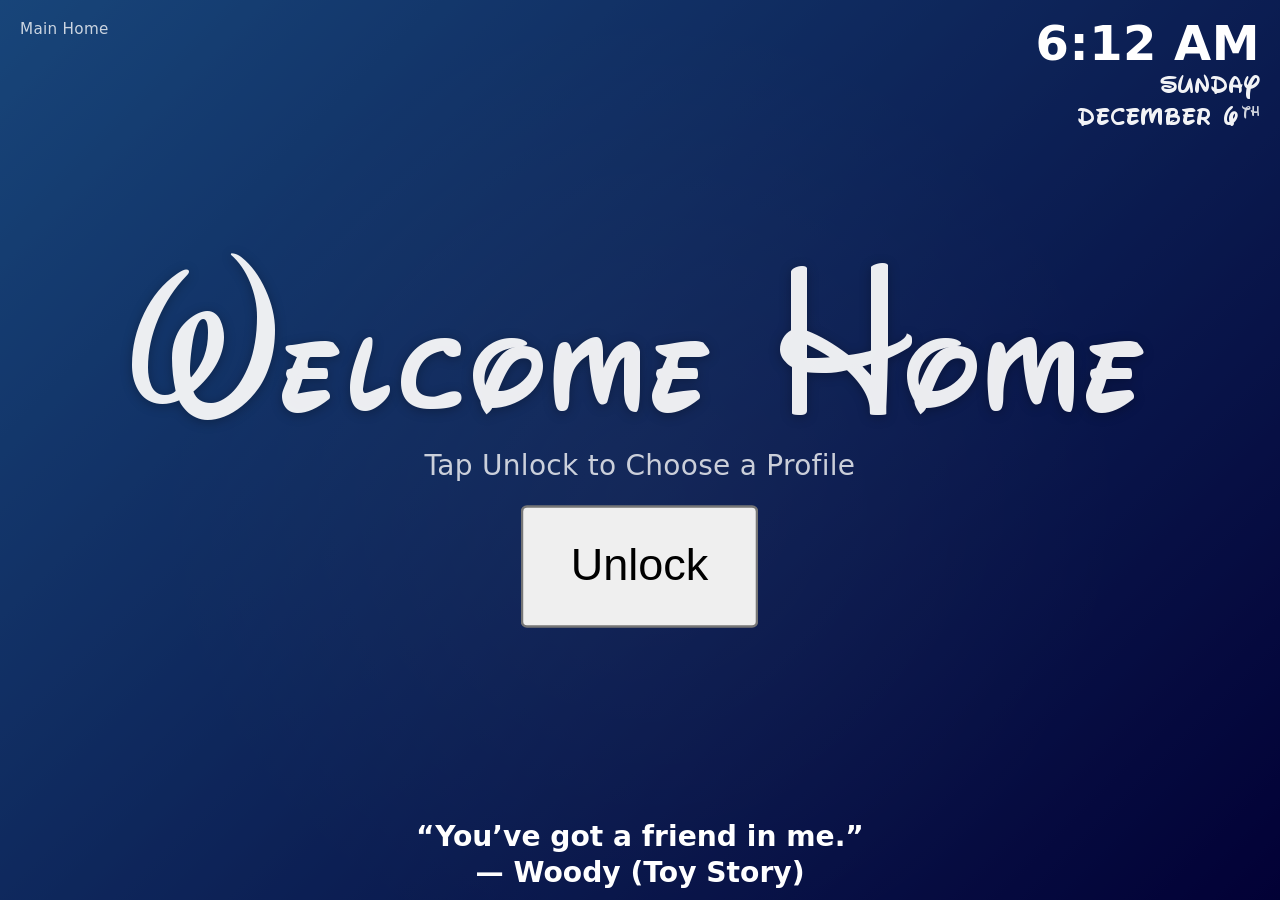
==== commit 4425c47a: "Add files via upload" ====
--- a/index.html
+++ b/index.html
@@ -72,7 +72,7 @@
           <button class="menuBtn" data-profile="mira" type="button">Mira &amp; Baby Hazel</button>
           <button class="menuBtn" data-profile="mckenzie" type="button">McKenzie</button>
           <button class="menuBtn" data-profile="kaylia" type="button">Kaylia</button>
-          <button class="menuBtn" data-profile="tisha" type="button">Tisha and Christian</button>
+          <button class="menuBtn" data-profile="tisha" type="button">Tisha &amp; Christian</button>
         </div>
       </div>
     </div>
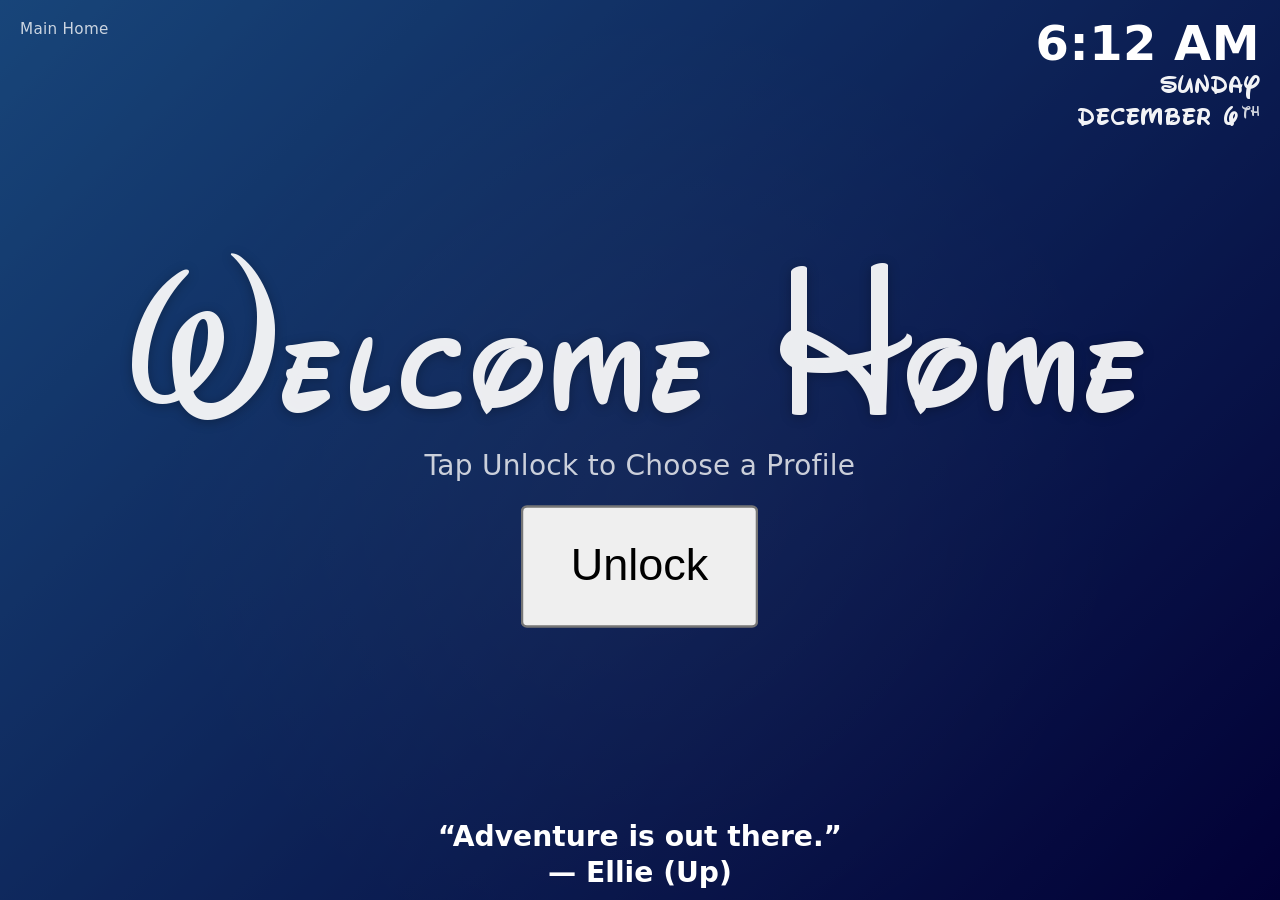
==== commit 69087378: "Add files via upload" ====
--- a/index.html
+++ b/index.html
@@ -75,7 +75,6 @@
           <button class="menuBtn" data-profile="tisha" type="button">Tisha &amp; Christian</button>
         </div>
       </div>
-    </div>
 
     <!-- PAGE: PROFILE -->
     <section id="profileView" class="page" data-page="profile" hidden>
--- a/styles.css
+++ b/styles.css
@@ -1,1165 +1,1165 @@
-/* =========================================================
-   Resort Channel — tablet-first (16:10 friendly)
-   CLEAN + COMPLETE (with Cascade Layers — no fighting by location)
-   ========================================================= */
-
-@layer base, views;
-
-/* =========================
-   BASE
-   ========================= */
-@layer base {
-
-  /* Pages default hidden via [hidden] attribute */
-  #splash[hidden],
-  #chooser[hidden],
-  #profileView[hidden],
-  #countdownSection[hidden],
-  #resortTV[hidden]{
-    display: none;
-  }
-
-  /* =========================
-     Fonts
-     ========================= */
-  @font-face {
-    font-family: "Waltograph";
-    src: url("assets/fonts/Waltograph.woff2") format("woff2"),
-         url("assets/fonts/Waltograph.woff") format("woff");
-    font-style: normal;
-    font-display: swap;
-  }
-
-  @font-face {
-    font-family: "WaltographUI";
-    src: url("assets/fonts/WaltographUI-Bold.woff2") format("woff2"),
-         url("assets/fonts/WaltographUI-Bold.woff") format("woff");
-    font-weight: bold;
-    font-style: normal;
-    font-display: swap;
-  }
-
-  * { box-sizing: border-box; }
-
-  :root{
-    /* Layout */
-    --topbar-h: 110px;
-    --content-max: 900px;
-
-    /* Home button reservation (footer safe area) */
-    --home-btn-size: 128px;
-    --home-btn-gap: 24px;
-    --footer-safe-left: calc(var(--home-btn-size) + var(--home-btn-gap));
-
-    /* UI */
-    --radius-lg: 24px;
-    --radius-md: 18px;
-    --radius-sm: 14px;
-
-    --border-soft: rgba(255,255,255,0.18);
-    --border-btn:  rgba(255,255,255,0.20);
-
-    --text-strong: rgba(255,255,255,0.96);
-    --text-soft:   rgba(255,255,255,0.82);
-
-    /* Countdown / FlipCounter sizing system */
-    --fc-pad: 18px;
-    --fc-gap: 18px;
-    --tile-w: 190px;
-    --tile-h: 240px;
-    --digit-size: 240px;
-    --days-size: 85px;
-    --seam-h: 9px;
-    --section-width: min(860px, 92vw);
-
-    /* Button system */
-    --btn-width: 480px;
-  }
-
-  html, body{
-    margin: 0;
-    height: 100%;
-    background: #000;
-    font-family: system-ui, -apple-system, "Segoe UI", Roboto, Arial, sans-serif;
-    color: #fff;
-  }
-
-  .app{
-    height: 100%;
-    position: relative;
-    overflow: hidden;
-  }
-
-  /* =========================
-     Background
-     ========================= */
-  .bg{
-    position: absolute;
-    inset: 0;
-    background: linear-gradient(135deg, #2b7ddc, #040161);
-    pointer-events: none;
-  }
-
-  .bg::after{
-    content:"";
-    position:absolute;
-    inset:0;
-    background: radial-gradient(circle at 50% 55%, rgba(255,255,255,0.06), transparent 60%);
-    pointer-events:none;
-  }
-
-  .scrim{
-    position: absolute;
-    inset: 0;
-    background: rgba(0,0,0,0.45);
-    pointer-events: none;
-  }
-
-  /* =========================
-     Layout / Bars
-     ========================= */
-  .topbar{
-    position: relative;
-    z-index: 5;
-    display: grid;
-    grid-template-columns: 1fr auto 1fr;
-    align-items: start;
-    padding: 20px;
-    height: var(--topbar-h);
-  }
-
-  .pageText{
-    display: flex;
-    flex-direction: column;
-    gap: 4px;
-  }
-
-  .resortName{
-    font-size: 0.95rem;
-    letter-spacing: 0.02em;
-    opacity: 0.78;
-  }
-
-  /* Top-center system message (note) */
-  .systemMessage{
-    font-size: 48px;
-    opacity: 0;
-    transform: translateY(8px);
-  }
-
-  .systemMessage.fade-in{ animation: fadeInUp 0.6s ease-out forwards; }
-  .systemMessage.fade-out{ animation: fadeOutUp 0.6s ease-in forwards; }
-
-  .oneDayMessage.fade-in{ animation: fadeInUp 0.6s ease-out forwards; }
-  .oneDayMessage.fade-out{ animation: fadeOutUp 0.6s ease-in forwards; }
-
-  @keyframes fadeInUp{
-    from{ opacity: 0; transform: translateY(8px); }
-    to{ opacity: 1; transform: translateY(0); }
-  }
-  @keyframes fadeOutUp{
-    from{ opacity: 1; transform: translateY(0); }
-    to{ opacity: 0; transform: translateY(-8px); }
-  }
-
-  .clockBlock{ text-align: right; }
-
-  .clock{
-    font-size: 48px;
-    font-weight: 900;
-    letter-spacing: 0.01em;
-    line-height: 46px;
-  }
-
-  .day,
-  .date{
-    font-family: "WaltographUI", system-ui, sans-serif;
-    font-size: 24px;
-    line-height: 28px;
-    font-weight: 850;
-    opacity: 0.95;
-  }
-
-  .daySuffix {
-    font-size: 0.6em;
-    vertical-align: super;
-    margin-left: 2px;
-    opacity: 0.85;
-  }
-
-  /* Main center area */
-  .center{
-    position: relative;
-    z-index: 4;
-    height: calc(100% - var(--topbar-h));
-    display: flex;
-    align-items: center;
-    justify-content: center;
-    text-align: center;
-    padding-top: 6vh;
-    margin-top: -10vh;
-  }
-
-  /* Make pageHost a positioning context for full-screen pages like ResortTV */
-  #pageHost{
-    position: relative;
-  }
-
-  /* =========================
-     Bottom Bar / Quote / Ticker
-     ========================= */
-  .bottombar{
-    position: absolute;
-    bottom: 6px;
-    left: 0;
-    right: 0;
-    padding: 10px 16px;
-    z-index: 5;
-  }
-
-  /* Center the ticker while reserving space for home button on left */
-  .bottombar .ticker{
-    position: fixed;
-    left: 50%;
-    bottom: 8px;
-    transform: translateX(-50%);
-    width: min(960px, calc(92vw - var(--footer-safe-left)));
-    text-align: center;
-  }
-
-  #message{
-    white-space: pre-line;
-    text-align: center;
-  }
-
-  /* Clamp to 2 lines */
-  .bottombar .ticker #message {
-    font-size: clamp(26px, 2.2vw, 32px);
-    font-weight: 600;
-    line-height: 1.3;
-
-    display: -webkit-box;
-    -webkit-box-orient: vertical;
-    -webkit-line-clamp: 2;
-    line-clamp: 2;
-    overflow: hidden;
-  }
-
-  /* =========================
-     Splash text
-     ========================= */
-  .greeting{
-    font-family: "Waltograph", system-ui, sans-serif;
-    font-size: clamp(200px, 4.2vw, 250px);
-    letter-spacing: 0.03em;
-    margin: 0;
-    font-weight: 400;
-    font-synthesis: none;
-    -webkit-font-smoothing: antialiased;
-    text-rendering: optimizeLegibility;
-    color: rgba(255,255,255,0.92);
-    text-shadow: 0 2px 12px rgba(0,0,0,0.28);
-  }
-
-  .tagline{
-    text-align: center;
-    font-size: clamp(8px, 2.4vw, 28px);
-    opacity: 0.78;
-    letter-spacing: 0.01em;
-    margin-top: 2px;
-  }
-
-  .lockBox{ margin-top: 60px; }
-
-  #unlock{
-    scale: 2.5;
-    padding: 12px 18px; /* fixed: was "px 18px" */
-    font-size: 18px;
-  }
-
-  #error{
-    display: none;
-    color: #ff9999;
-    margin-top: 8px;
-  }
-
-  /* =========================
-     Unified button grid + style
-     ========================= */
-  .menuGrid{
-    display: grid;
-    grid-template-columns: repeat(2, auto);
-    gap: 12px;
-    margin: 0 auto;
-    width: fit-content;
-    justify-items: center;
-    align-items: center;
-  }
-
-  /* Profile actions ONLY = 1 column */
-  #profileView .menuGrid{ grid-template-columns: 1fr; }
-
-  /* Splash menu hidden until unlocked */
-  #splash .menuGrid--welcome{ display: none; }
-
-  .menuBtn{
-    width: var(--btn-width);
-    padding: 18px 18px;
-    border-radius: var(--radius-md);
-    font-size: 22px;
-    font-weight: 850;
-    letter-spacing: 0.02em;
-
-    border: 1px solid var(--border-btn);
-    background: linear-gradient(180deg, rgba(255,255,255,0.18), rgba(255,255,255,0.10));
-    color: var(--text-strong);
-
-    box-shadow:
-      inset 0 1px 0 rgba(255,255,255,0.22),
-      0 10px 24px rgba(0,0,0,0.28);
-
-    cursor: pointer;
-    text-align: center;
-    transition: transform 100ms ease, background 180ms ease, box-shadow 180ms ease;
-    -webkit-tap-highlight-color: transparent;
-  }
-
-  .menuBtn:hover{
-    background: linear-gradient(180deg, rgba(255,255,255,0.22), rgba(255,255,255,0.12));
-  }
-
-  .menuBtn:active{
-    transform: scale(0.985);
-    box-shadow:
-      inset 0 1px 0 rgba(255,255,255,0.20),
-      0 6px 18px rgba(0,0,0,0.26);
-  }
-
-  /* =========================
-     Chooser View
-     ========================= */
-  #chooser{
-    width: 100%;
-    display: flex;
-    flex-direction: column;
-    align-items: center;
-    margin: 0 auto;
-    min-height: 62vh;
-    white-space: nowrap;
-  }
-
-  #chooserActions{
-    margin-top: 18px;
-    width: min(520px, 92vw);
-    margin-left: auto;
-    margin-right: auto;
-    padding-bottom: 6px;
-  }
-
-  /* =========================
-     Profile View
-     ========================= */
-  #profileView.isOpen{ display: flex; }
-
-  #profileView{
-    width: 100%;
-    margin: 0 auto;
-    min-height: 62vh;
-    flex-direction: column;
-    align-items: center;
-    white-space: nowrap;
-  }
-
-  #profileView .ProfileViewGreeting{
-    font-family: "Waltograph", system-ui, sans-serif;
-    font-size: clamp(100px, 4.2vw,160px);
-    font-weight: 400;
-    font-synthesis: none;
-    -webkit-font-smoothing: antialiased;
-    text-rendering: optimizeLegibility;
-    color: rgba(255,255,255,0.92);
-    text-shadow: 0 2px 12px rgba(0,0,0,0.28);
-    margin: 20px auto;
-    max-width: 92vw;
-    white-space: nowrap;
-  }
-
-  #profileActions{
-    margin-top: 18px;
-    width: min(520px, 92vw);
-    margin-left: auto;
-    margin-right: auto;
-    padding-bottom: 6px;
-  }
-
-  /* =========================
-     Home Button
-     ========================= */
-  .backBtn{
-    position: absolute;
-    left: 16px;
-    bottom: 8px;
-    width: var(--home-btn-size);
-    height: var(--home-btn-size);
-    border-radius: 50%;
-    border: 1px solid rgba(255,255,255,0.25);
-    background: rgba(0,0,0,0.35);
-    opacity: 0.65;
-    display: none;
-    cursor: pointer;
-    z-index: 50;
-    overflow: hidden;
-    -webkit-tap-highlight-color: transparent;
-    outline: none;
-    padding: 0;
-
-    box-shadow:
-      inset 0 1px 0 rgba(255,255,255,0.10),
-      0 14px 30px rgba(0,0,0,0.30);
-  }
-
-  .backBtn::after{
-    content:"";
-    position:absolute;
-    inset:0;
-    border-radius:50%;
-    background: rgba(255,255,255,0.18);
-    opacity: 0;
-    transition: opacity 120ms ease;
-    pointer-events:none;
-  }
-
-  .backBtn.is-pressed{ opacity: 0.95; }
-
-  .backBtn.is-pressed::after{
-    opacity: 1;
-    background: rgba(255,255,255,0.38);
-  }
-
-  .homeIcon{
-    position:absolute;
-    width: 130px;
-    height:auto;
-    left:50%;
-    top:50%;
-    transform: translate(-50%, -50%) translateX(-4px);
-    pointer-events:none;
-  }
-
-  /* =========================
-     Numpad Overlay
-     ========================= */
-  .overlay{
-    position: absolute;
-    inset: 0;
-    display: none;
-    align-items: center;
-    justify-content: center;
-    background: rgba(0,0,0,0.65);
-    z-index: 20;
-    pointer-events: none;
-  }
-
-  .overlay.show{
-    display:flex;
-    pointer-events:auto;
-  }
-
-  .numpad{
-    background:#111;
-    padding: 18px;
-    border-radius: var(--radius-md);
-    width: 320px;
-    border: 1px solid rgba(255,255,255,0.10);
-    box-shadow: 0 18px 44px rgba(0,0,0,0.45);
-  }
-
-  .dots{
-    display:flex;
-    justify-content:center;
-    gap:10px;
-    margin: 10px 0;
-  }
-
-  .dot{
-    width: 12px;
-    height: 12px;
-    border-radius: 50%;
-    background: rgba(255,255,255,0.20);
-  }
-
-  .dot.filled{ background:#fff; }
-
-  .grid{
-    display:grid;
-    grid-template-columns: repeat(3, 1fr);
-    gap:10px;
-  }
-
-  .key{
-    padding:16px;
-    font-size:18px;
-    background: rgba(255,255,255,0.10);
-    border:none;
-    color:#fff;
-    border-radius: 12px;
-    transition: transform 80ms ease, background 120ms ease;
-  }
-
-  .key:active{
-    transform: scale(0.96);
-    background: rgba(255,255,255,0.18);
-  }
-
-  .keyFn{ font-size:14px; }
-
-  .npError{
-    color:#ff9999;
-    text-align:center;
-    margin-top:10px;
-    font-weight: 700;
-  }
-
-  [hidden] { display: none !important; }
-  .hidden{ display:none !important; }
-
-  /* =========================
-     Countdown Config Modal
-     ========================= */
-  .cdOverlay{
-    position: fixed;
-    inset: 0;
-    display: none;
-    align-items: center;
-    justify-content: center;
-    padding: 28px;
-    background: rgba(0,0,0,0.65);
-    z-index: 999;
-    pointer-events: none;
-  }
-
-  .cdOverlay.show{
-    display:flex;
-    pointer-events: auto;
-  }
-
-  .cdCard{
-    width: min(620px, 96vw);
-    background: rgba(15,15,15,0.94);
-    border: 1px solid rgba(255,255,255,0.18);
-    border-radius: var(--radius-lg);
-    padding: 30px 32px;
-    box-shadow: 0 18px 44px rgba(0,0,0,0.45);
-    pointer-events: auto;
-  }
-
-  .cdHeader{
-    display: grid;
-    grid-template-columns: 1fr auto 1fr;
-    align-items: center;
-    margin-bottom: 20px;
-    position: relative;
-  }
-
-  .cdTitle{
-    grid-column: 2;
-    text-align:center;
-    font-size: 32px;
-    font-weight: 900;
-    letter-spacing: 0.2px;
-    pointer-events:none;
-  }
-
-  .cdClose{
-    grid-column: 3;
-    justify-self: end;
-    width: 56px;
-    height: 56px;
-    border-radius: 16px;
-    border: 1px solid rgba(255,255,255,0.20);
-    background: rgba(255,255,255,0.10);
-    color: rgba(255,255,255,0.95);
-    cursor: pointer;
-    font-size: 22px;
-    position: relative;
-    z-index: 5;
-  }
-
-  .cdClose:active{ transform: translateY(1px); }
-
-  #countdownOverlay[data-mode="change"] #cdClear{ display:none !important; }
-  #countdownOverlay:not([data-mode="change"]) #cdClear{ display:inline-block; }
-
-  .fieldRow{
-    display: grid;
-    grid-template-columns: 1fr max-content;
-    align-items: center;
-    gap: 22px;
-    margin: 18px 0;
-    padding: 18px 20px;
-    border-radius: var(--radius-md);
-    background: rgba(255,255,255,0.05);
-    border: 1px solid rgba(255,255,255,0.10);
-  }
-
-  .fieldLabel{
-    font-size: 24px;
-    opacity: 0.92;
-  }
-
-  .fieldInput{
-    width: auto;
-    height: 56px;
-    margin: 0 auto;
-    padding: 0 10px;
-    border-radius: 16px;
-    border: 1px solid rgba(255,255,255,0.22);
-    background: rgba(0,0,0,0.30);
-    color: rgba(255,255,255,0.95);
-    justify-self: center;
-    font-size: 24px;
-    text-align: center;
-    align-self: center;
-  }
-
-  .fieldInput::-webkit-datetime-edit{ padding:0; text-align:center; width:100%; }
-  .fieldInput::-webkit-datetime-edit-fields-wrapper{ display:flex; justify-content:center; width:100%; }
-  .fieldInput::-webkit-datetime-edit-text,
-  .fieldInput::-webkit-datetime-edit-month-field,
-  .fieldInput::-webkit-datetime-edit-day-field,
-  .fieldInput::-webkit-datetime-edit-year-field{ text-align:center; }
-
-  .btnRow{
-    display: grid;
-    grid-template-columns: 1fr 1fr;
-    gap: 18px;
-    margin-top: 24px;
-    width: 100%;
-  }
-
-  .btnRow .cdBtn{
-    width: 100%;
-    padding: 14px 14px;
-    font-size: clamp(18px, 2.8vw, 26px);
-    font-weight: 900;
-    border-radius: var(--radius-md);
-    border: 1px solid rgba(255,255,255,0.20);
-    background: linear-gradient(180deg, rgba(255,255,255,0.18), rgba(255,255,255,0.10));
-    color: rgba(255,255,255,0.96);
-
-    min-width: 0;
-    white-space: nowrap;
-    overflow: hidden;
-    text-overflow: ellipsis;
-  }
-
-  #countdownOverlay[data-mode="change"] #cdSave{
-    grid-column: 2;
-  }
-
-  /* =========================
-     Profile Backgrounds
-     ========================= */
-  .app.profile-verhulst .bg{
-    background-image: url("assets/bg-verhulst.webp");
-    background-size: cover;
-    background-position: center;
-  }
-  .app.profile-lori .bg{
-    background-image: url("assets/bg-lori.jpg");
-    background-size: cover;
-    background-position: center;
-  }
-  .app.profile-mckenzie .bg{
-    background-image: url("assets/bg-mckenzie.png");
-    background-size: cover;
-    background-position: center;
-  }
-  .app.profile-kaylia .bg{
-    background-image: url("assets/bg-kaylia.jpg");
-    background-size: cover;
-    background-position: center;
-  }
-  .app.profile-mira .bg{
-    background-image: url("assets/bg-mira.jpg");
-    background-size: cover;
-    background-position: center;
-  }
-  .app.profile-resort .bg{
-    background-image: url("assets/bg-resort.jpg");
-    background-size: cover;
-    background-position: center;
-  }
-  .app[class*="profile-"] .scrim{
-    background: rgba(0,0,0,0.45);
-  }
-
-  /* =========================
-     Countdown Mode Backgrounds
-     ========================= */
-  .app.countdown-mode .bg{
-    background-image: url("assets/saratoga-bkgd.png");
-    background-size: cover;
-    background-position: center bottom;
-    background-repeat: no-repeat;
-  }
-
-  .app.countdown-mode.one-day-mode .bg{
-    background-image: url("assets/one-day-bkgd.webp");
-    background-size: cover;
-    background-position: center center;
-    background-repeat: no-repeat;
-  }
-
-  .app.countdown-mode #greeting,
-  .app.countdown-mode #tagline,
-  .app.countdown-mode #profileActions{
-    display:none !important;
-  }
-
-  /* =========================
-     Countdown Display (FlipCounter)
-     ========================= */
-  .countdown-section{
-    position: absolute;
-    left: 50%;
-    top: 50%;
-    transform: translate(-50%, -50%);
-    z-index: 6;
-    width: var(--section-width);
-    padding: 5px;
-  }
-
-  .flipcounter{
-    position: relative;
-    overflow: hidden;
-    border-radius: 22px;
-    padding: var(--fc-pad);
-    background: linear-gradient(180deg, rgba(30,120,255,0.65), rgba(35,95,220,0.50));
-    border: 1px solid rgba(255,255,255,0.22);
-    box-shadow: 0 16px 34px rgba(0,0,0,0.22);
-    min-height: 340px;
-  }
-
-  .flipcounter-top{
-    position: relative;
-    z-index: 2;
-    display:flex;
-    align-items:center;
-    justify-content: space-between;
-    gap: 14px;
-    margin-bottom: 14px;
-  }
-
-  .flipcounter-kicker{
-    font-weight: 900;
-    font-size: 20px;
-    letter-spacing: 0.04em;
-  }
-
-  .flipcounter-date{
-    margin-top: 4px;
-    opacity: 0.9;
-    font-size: 16px;
-  }
-
-  .flipcounter-change{
-    padding: 12px 14px;
-    border-radius: 14px;
-    border: 1px solid rgba(255,255,255,0.22);
-    background: rgba(255,255,255,0.12);
-    color: rgba(255,255,255,0.95);
-    font-weight: 800;
-    cursor: pointer;
-  }
-
-  .flipcounter-midband{
-    position:absolute;
-    left:0;
-    right:0;
-    top:85px;
-    height:265px;
-    background: rgba(0,0,0,0.16);
-  }
-
-  .flipcounter-row{
-    position: relative;
-    z-index: 2;
-    display:flex;
-    align-items:center;
-    justify-content:center;
-    gap: var(--fc-gap);
-    padding: 18px 12px 12px;
-  }
-
-  .flipcounter-digits{
-    display:flex;
-    gap: 12px;
-  }
-
-  .flipcounter-tile{
-    position: relative;
-    overflow: hidden;
-    width: var(--tile-w);
-    height: var(--tile-h);
-    border-radius: 14px;
-    background: rgba(255,255,255,0.98);
-    box-shadow: 0 14px 30px rgba(0,0,0,0.28);
-    display: grid;
-    place-items: center;
-  }
-
-  .flipcounter-tile::after{
-    content:"";
-    position:absolute;
-    left:5px;
-    right:5px;
-    top:50%;
-    height: var(--seam-h);
-    transform: translateY(-10px);
-    background: rgba(0,0,0,0.90);
-    border-radius: 3px;
-    pointer-events:none;
-  }
-
-  .flipcounter-tile span{
-    display:block;
-    width:100%;
-    text-align:center;
-    font-size: var(--digit-size);
-    font-weight: 900;
-    line-height: 1;
-    margin: 0;
-    padding: 0;
-    font-variant-numeric: tabular-nums;
-    font-feature-settings: "tnum" 1;
-    color: rgba(5,30,55,0.95);
-  }
-
-  .flipcounter-daysLabel{
-    font-size: var(--days-size);
-    font-weight: 800;
-    line-height: 1;
-    letter-spacing: 0.2px;
-    color: rgba(255,255,255,0.95);
-    padding-right: 6px;
-  }
-
-  .flipcounter-footer{
-    position: relative;
-    z-index: 2;
-    background: rgba(0,0,0,0.14);
-    padding: 10px 14px;
-    text-align:center;
-    border-radius: 14px;
-    margin-top: 10px;
-  }
-
-  .flipcounter-footerText{
-    font-size: 16px;
-    font-weight: 900;
-    letter-spacing: 0.9px;
-    color: rgba(255,255,255,0.92);
-  }
-
-  /* =========================
-     One-Day Mode (Tomorrow!)
-     ========================= */
-  .app.countdown-mode .scrim { background: rgba(0,0,0,0.25); }
-  .app.countdown-mode.one-day-mode .scrim { background: rgba(0,0,0,0.15); }
-
-  .app.countdown-mode.one-day-mode .flipcounter {
-    display: none !important;
-  }
-
-  .oneDayMessage{
-    position: fixed;
-    left: 50%;
-    top: 50%;
-    z-index: 20;
-
-    --lift: -220px;
-    --in: 700ms;
-    --hold: 3500ms;
-    --out: 700ms;
-
-    max-width: 980px;
-    min-width: 750px;
-    line-height: 1.35;
-    text-align: center;
-    white-space: normal;
-
-    font-family: "WaltographUI", system-ui, sans-serif;
-    font-size: clamp(64px, 3.8vw, 72px);
-    font-weight: 900;
-    letter-spacing: 0.06em;
-
-    color: rgba(255,255,255,0.96);
-    text-shadow:
-      0 4px 18px rgba(0,0,0,0.45),
-      0 0 22px rgba(255,255,255,0.35);
-
-    transform: translate(-50%, -50%) translateY(var(--lift));
-
-    opacity: 0;
-    animation: oneDayInOut calc(var(--in) + var(--hold) + var(--out)) ease-in-out infinite;
-    will-change: transform, opacity;
-
-    display: none;
-  }
-
-  .app.countdown-mode.one-day-mode .oneDayMessage{
-    display: block;
-  }
-
-  .app.arrival-day-mode .oneDayMessage{
-    display: block;
-    animation: none;
-    opacity: 1;
-  }
-
-  .app.arrival-day-mode .flipcounter{
-    display: none !important;
-  }
-
-  @keyframes oneDayInOut{
-    0%{
-      opacity: 0;
-      transform: translate(-50%, -50%) translateY(calc(var(--lift) + 16px)) scale(0.985);
-    }
-    12%{
-      opacity: 1;
-      transform: translate(-50%, -50%) translateY(var(--lift)) scale(1);
-    }
-    78%{
-      opacity: 1;
-      transform: translate(-50%, -50%) translateY(var(--lift)) scale(1);
-    }
-    100%{
-      opacity: 0;
-      transform: translate(-50%, -50%) translateY(calc(var(--lift) - 10px)) scale(0.99);
-    }
-  }
-
-  /* =========================
-     Fireworks canvas overlay
-     ========================= */
-  #fireworksCanvas{
-    position: fixed;
-    inset: 0;
-    width: 100vw;
-    height: 100vh;
-    pointer-events: none;
-    background: transparent;
-    z-index: 9999;
-  }
-
-  .app.arrival-day-mode .bg{
-    background-image: url("assets/one-day-bkgd.webp");
-    background-size: cover;
-    background-position: center center;
-    background-repeat: no-repeat;
-  }
-
-  .flipcounter-tile.is-flipping{
-    animation: tileFlipUp 220ms ease-out;
-    transform-origin: 50% 70%;
-  }
-
-  @keyframes tileFlipUp{
-    0%   { transform: translateY(6px) rotateX(0deg); }
-    40%  { transform: translateY(0px) rotateX(-14deg); }
-    100% { transform: translateY(0px) rotateX(0deg); }
-  }
-
-  /* =========================
-     Post-trip mode background + banner (no animation)
-     ========================= */
-  .app.post-trip-mode .bg{
-    background-image: url("assets/bg-welcome-home.png");
-    background-size: cover;
-    background-position: center bottom;
-    background-repeat: no-repeat;
-  }
-
-  .app.post-trip-mode .scrim{
-    background: rgba(0,0,0,0.40);
-  }
-
-  .app.post-trip-mode .oneDayMessage{
-    display: block;
-    animation: none;
-    opacity: 1;
-    font-size: clamp(54px, 3.2vw, 64px);
-  }
-
-  /* ==============================
-     RESORT TV PAGE (base styling)
-     ============================== */
-  .page.resortTV{
-    height: 100%;
-  }
-
-  #resortTV{
-    position: absolute;
-    inset: 0;
-    width: 100%;
-    height: 100%;
-  }
-
-  .resortTV-grid{
-    display: grid;
-    grid-template-columns: 3fr 2fr;
-    height: 100%;
-  }
-
-  .resortTV-hero{
-    position: relative;
-    padding: 48px 56px;
-    display: flex;
-    flex-direction: column;
-    justify-content: center;
-    color: #fff;
-  }
-
-  .resortTV-hero .hero-kicker{
-    font-size: 22px;
-    letter-spacing: 0.12em;
-    text-transform: uppercase;
-    opacity: 0.85;
-    margin-bottom: 12px;
-  }
-
-  .resortTV-hero .hero-title{
-    font-size: clamp(56px, 6vw, 96px);
-    line-height: 1.05;
-    margin-bottom: 10px;
-  }
-
-  .resortTV-hero .hero-subtitle{
-    font-size: clamp(28px, 3vw, 44px);
-    opacity: 0.9;
-    margin-bottom: 18px;
-  }
-
-  .resortTV-hero .hero-time{
-    font-size: clamp(36px, 4vw, 64px);
-    font-weight: 500;
-  }
-
-  .resortTV-rail{
-    height: 100%;
-    align-self: stretch;
-
-    background: rgba(0, 0, 0, 0.62);
-    padding: 22px 22px;
-
-    display: flex;
-    flex-direction: column;
-
-    border-left: 1px solid rgba(255,255,255,0.10);
-    box-shadow: -18px 0 40px rgba(0,0,0,0.25);
-  }
-
-  .resortTV-rail .rail-card{
-    background: transparent;
-    padding: 16px 4px;
-    border-radius: 0;
-  }
-
-  .resortTV-rail .rail-clock{
-    background: rgba(255,255,255,0.12);
-  }
-
-  .rail-time{
-    font-size: 44px;
-    font-weight: 800;
-    line-height: 1.05;
-  }
-
-  .rail-date{
-    font-size: 18px;
-    opacity: 0.9;
-    margin-top: 4px;
-  }
-
-  .rail-weather{
-    font-size: 18px;
-    opacity: 0.9;
-    margin-top: 6px;
-  }
-
-  .rail-title{
-    font-size: 14px;
-    letter-spacing: 0.18em;
-    text-transform: uppercase;
-    opacity: 0.95;
-    margin-bottom: 10px;
-  }
-
-  .rail-row{
-    font-size: 18px;
-    line-height: 1.35;
-    margin-bottom: 8px;
-  }
-
-  .rail-row:last-child{
-    margin-bottom: 0;
-  }
-}
-
-/* =========================
-   VIEWS (wins by design, no location fighting)
-   ========================= */
-@layer views {
-
-  /* ResortTV view:
-     - remove header space entirely
-     - let ResortTV grid fill screen
-  */
-  .app.view-disneyHome .topbar{
-    display: none;
-  }
-
-  .app.view-disneyHome .center{
-    height: 100vh;          /* full screen since topbar is hidden */
-    padding-top: 0;
-    margin-top: 0;
-    align-items: stretch;
-    justify-content: stretch;
-    text-align: left;
-  }
-
-  .app.view-disneyHome #resortTV{
-    inset: 0;
-    width: 100%;
-    height: 100%;
-  }
-
-  .app.view-disneyHome .resortTV-grid{
-    height: 100%;
-  }
-
-  .app.view-disneyHome .resortTV-rail{
-    height: 100%;
-    align-self: stretch;
-  }
-
-  /* Optional: keep your rail clock slightly calmer */
-  .app.view-disneyHome .resortTV-rail .rail-clock{
-    background: rgba(255,255,255,0.10);
-  }
-}
-
-
-/* ResortTV: allow JS to swap backgrounds cleanly */
-.app.view-disneyHome .bg{
-  /* JS will set --resort-bg to url("...") */
-  background-image: var(--resort-bg);
-  background-size: cover;
-  background-position: center;
-  background-repeat: no-repeat;
-  transition: opacity 300ms ease;
-}
-
-
+/* =========================================================
+   Resort Channel — tablet-first (16:10 friendly)
+   CLEAN + COMPLETE (with Cascade Layers — no fighting by location)
+   ========================================================= */
+
+@layer base, views;
+
+/* =========================
+   BASE
+   ========================= */
+@layer base {
+
+  /* Pages default hidden via [hidden] attribute */
+  #splash[hidden],
+  #chooser[hidden],
+  #profileView[hidden],
+  #countdownSection[hidden],
+  #resortTV[hidden]{
+    display: none;
+  }
+
+  /* =========================
+     Fonts
+     ========================= */
+  @font-face {
+    font-family: "Waltograph";
+    src: url("assets/fonts/Waltograph.woff2") format("woff2"),
+         url("assets/fonts/Waltograph.woff") format("woff");
+    font-style: normal;
+    font-display: swap;
+  }
+
+  @font-face {
+    font-family: "WaltographUI";
+    src: url("assets/fonts/WaltographUI-Bold.woff2") format("woff2"),
+         url("assets/fonts/WaltographUI-Bold.woff") format("woff");
+    font-weight: bold;
+    font-style: normal;
+    font-display: swap;
+  }
+
+  * { box-sizing: border-box; }
+
+  :root{
+    /* Layout */
+    --topbar-h: 110px;
+    --content-max: 900px;
+
+    /* Home button reservation (footer safe area) */
+    --home-btn-size: 128px;
+    --home-btn-gap: 24px;
+    --footer-safe-left: calc(var(--home-btn-size) + var(--home-btn-gap));
+
+    /* UI */
+    --radius-lg: 24px;
+    --radius-md: 18px;
+    --radius-sm: 14px;
+
+    --border-soft: rgba(255,255,255,0.18);
+    --border-btn:  rgba(255,255,255,0.20);
+
+    --text-strong: rgba(255,255,255,0.96);
+    --text-soft:   rgba(255,255,255,0.82);
+
+    /* Countdown / FlipCounter sizing system */
+    --fc-pad: 18px;
+    --fc-gap: 18px;
+    --tile-w: 190px;
+    --tile-h: 240px;
+    --digit-size: 240px;
+    --days-size: 85px;
+    --seam-h: 9px;
+    --section-width: min(860px, 92vw);
+
+    /* Button system */
+    --btn-width: 480px;
+  }
+
+  html, body{
+    margin: 0;
+    height: 100%;
+    background: #000;
+    font-family: system-ui, -apple-system, "Segoe UI", Roboto, Arial, sans-serif;
+    color: #fff;
+  }
+
+  .app{
+    height: 100%;
+    position: relative;
+    overflow: hidden;
+  }
+
+  /* =========================
+     Background
+     ========================= */
+  .bg{
+    position: absolute;
+    inset: 0;
+    background: linear-gradient(135deg, #2b7ddc, #040161);
+    pointer-events: none;
+  }
+
+  .bg::after{
+    content:"";
+    position:absolute;
+    inset:0;
+    background: radial-gradient(circle at 50% 55%, rgba(255,255,255,0.06), transparent 60%);
+    pointer-events:none;
+  }
+
+  .scrim{
+    position: absolute;
+    inset: 0;
+    background: rgba(0,0,0,0.45);
+    pointer-events: none;
+  }
+
+  /* =========================
+     Layout / Bars
+     ========================= */
+  .topbar{
+    position: relative;
+    z-index: 5;
+    display: grid;
+    grid-template-columns: 1fr auto 1fr;
+    align-items: start;
+    padding: 20px;
+    height: var(--topbar-h);
+  }
+
+  .pageText{
+    display: flex;
+    flex-direction: column;
+    gap: 4px;
+  }
+
+  .resortName{
+    font-size: 0.95rem;
+    letter-spacing: 0.02em;
+    opacity: 0.78;
+  }
+
+  /* Top-center system message (note) */
+  .systemMessage{
+    font-size: 48px;
+    opacity: 0;
+    transform: translateY(8px);
+  }
+
+  .systemMessage.fade-in{ animation: fadeInUp 0.6s ease-out forwards; }
+  .systemMessage.fade-out{ animation: fadeOutUp 0.6s ease-in forwards; }
+
+  .oneDayMessage.fade-in{ animation: fadeInUp 0.6s ease-out forwards; }
+  .oneDayMessage.fade-out{ animation: fadeOutUp 0.6s ease-in forwards; }
+
+  @keyframes fadeInUp{
+    from{ opacity: 0; transform: translateY(8px); }
+    to{ opacity: 1; transform: translateY(0); }
+  }
+  @keyframes fadeOutUp{
+    from{ opacity: 1; transform: translateY(0); }
+    to{ opacity: 0; transform: translateY(-8px); }
+  }
+
+  .clockBlock{ text-align: right; }
+
+  .clock{
+    font-size: 48px;
+    font-weight: 900;
+    letter-spacing: 0.01em;
+    line-height: 46px;
+  }
+
+  .day,
+  .date{
+    font-family: "WaltographUI", system-ui, sans-serif;
+    font-size: 24px;
+    line-height: 28px;
+    font-weight: 850;
+    opacity: 0.95;
+  }
+
+  .daySuffix {
+    font-size: 0.6em;
+    vertical-align: super;
+    margin-left: 2px;
+    opacity: 0.85;
+  }
+
+  /* Main center area */
+  .center{
+    position: relative;
+    z-index: 4;
+    height: calc(100% - var(--topbar-h));
+    display: flex;
+    align-items: center;
+    justify-content: center;
+    text-align: center;
+    padding-top: 6vh;
+    margin-top: -10vh;
+  }
+
+  /* Make pageHost a positioning context for full-screen pages like ResortTV */
+  #pageHost{
+    position: relative;
+  }
+
+  /* =========================
+     Bottom Bar / Quote / Ticker
+     ========================= */
+  .bottombar{
+    position: absolute;
+    bottom: 6px;
+    left: 0;
+    right: 0;
+    padding: 10px 16px;
+    z-index: 5;
+  }
+
+  /* Center the ticker while reserving space for home button on left */
+  .bottombar .ticker{
+    position: fixed;
+    left: 50%;
+    bottom: 8px;
+    transform: translateX(-50%);
+    width: min(960px, calc(92vw - var(--footer-safe-left)));
+    text-align: center;
+  }
+
+  #message{
+    white-space: pre-line;
+    text-align: center;
+  }
+
+  /* Clamp to 2 lines */
+  .bottombar .ticker #message {
+    font-size: clamp(26px, 2.2vw, 32px);
+    font-weight: 600;
+    line-height: 1.3;
+
+    display: -webkit-box;
+    -webkit-box-orient: vertical;
+    -webkit-line-clamp: 2;
+    line-clamp: 2;
+    overflow: hidden;
+  }
+
+  /* =========================
+     Splash text
+     ========================= */
+  .greeting{
+    font-family: "Waltograph", system-ui, sans-serif;
+    font-size: clamp(200px, 4.2vw, 250px);
+    letter-spacing: 0.03em;
+    margin: 0;
+    font-weight: 400;
+    font-synthesis: none;
+    -webkit-font-smoothing: antialiased;
+    text-rendering: optimizeLegibility;
+    color: rgba(255,255,255,0.92);
+    text-shadow: 0 2px 12px rgba(0,0,0,0.28);
+  }
+
+  .tagline{
+    text-align: center;
+    font-size: clamp(8px, 2.4vw, 28px);
+    opacity: 0.78;
+    letter-spacing: 0.01em;
+    margin-top: 2px;
+  }
+
+  .lockBox{ margin-top: 60px; }
+
+  #unlock{
+    scale: 2.5;
+    padding: 12px 18px; /* fixed: was "px 18px" */
+    font-size: 18px;
+  }
+
+  #error{
+    display: none;
+    color: #ff9999;
+    margin-top: 8px;
+  }
+
+  /* =========================
+     Unified button grid + style
+     ========================= */
+  .menuGrid{
+    display: grid;
+    grid-template-columns: repeat(2, auto);
+    gap: 12px;
+    margin: 0 auto;
+    width: fit-content;
+    justify-items: center;
+    align-items: center;
+  }
+
+  /* Profile actions ONLY = 1 column */
+  #profileView .menuGrid{ grid-template-columns: 1fr; }
+
+  /* Splash menu hidden until unlocked */
+  #splash .menuGrid--welcome{ display: none; }
+
+  .menuBtn{
+    width: var(--btn-width);
+    padding: 18px 18px;
+    border-radius: var(--radius-md);
+    font-size: 22px;
+    font-weight: 850;
+    letter-spacing: 0.02em;
+
+    border: 1px solid var(--border-btn);
+    background: linear-gradient(180deg, rgba(255,255,255,0.18), rgba(255,255,255,0.10));
+    color: var(--text-strong);
+
+    box-shadow:
+      inset 0 1px 0 rgba(255,255,255,0.22),
+      0 10px 24px rgba(0,0,0,0.28);
+
+    cursor: pointer;
+    text-align: center;
+    transition: transform 100ms ease, background 180ms ease, box-shadow 180ms ease;
+    -webkit-tap-highlight-color: transparent;
+  }
+
+  .menuBtn:hover{
+    background: linear-gradient(180deg, rgba(255,255,255,0.22), rgba(255,255,255,0.12));
+  }
+
+  .menuBtn:active{
+    transform: scale(0.985);
+    box-shadow:
+      inset 0 1px 0 rgba(255,255,255,0.20),
+      0 6px 18px rgba(0,0,0,0.26);
+  }
+
+  /* =========================
+     Chooser View
+     ========================= */
+  #chooser{
+    width: 100%;
+    display: flex;
+    flex-direction: column;
+    align-items: center;
+    margin: 0 auto;
+    min-height: 62vh;
+    white-space: nowrap;
+  }
+
+  #chooserActions{
+    margin-top: 18px;
+    width: min(520px, 92vw);
+    margin-left: auto;
+    margin-right: auto;
+    padding-bottom: 6px;
+  }
+
+  /* =========================
+     Profile View
+     ========================= */
+  #profileView.isOpen{ display: flex; }
+
+  #profileView{
+    width: 100%;
+    margin: 0 auto;
+    min-height: 62vh;
+    flex-direction: column;
+    align-items: center;
+    white-space: nowrap;
+  }
+
+  #profileView .ProfileViewGreeting{
+    font-family: "Waltograph", system-ui, sans-serif;
+    font-size: clamp(100px, 4.2vw,160px);
+    font-weight: 400;
+    font-synthesis: none;
+    -webkit-font-smoothing: antialiased;
+    text-rendering: optimizeLegibility;
+    color: rgba(255,255,255,0.92);
+    text-shadow: 0 2px 12px rgba(0,0,0,0.28);
+    margin: 20px auto;
+    max-width: 92vw;
+    white-space: nowrap;
+  }
+
+  #profileActions{
+    margin-top: 18px;
+    width: min(520px, 92vw);
+    margin-left: auto;
+    margin-right: auto;
+    padding-bottom: 6px;
+  }
+
+  /* =========================
+     Home Button
+     ========================= */
+  .backBtn{
+    position: absolute;
+    left: 16px;
+    bottom: 8px;
+    width: var(--home-btn-size);
+    height: var(--home-btn-size);
+    border-radius: 50%;
+    border: 1px solid rgba(255,255,255,0.25);
+    background: rgba(0,0,0,0.35);
+    opacity: 0.65;
+    display: none;
+    cursor: pointer;
+    z-index: 50;
+    overflow: hidden;
+    -webkit-tap-highlight-color: transparent;
+    outline: none;
+    padding: 0;
+
+    box-shadow:
+      inset 0 1px 0 rgba(255,255,255,0.10),
+      0 14px 30px rgba(0,0,0,0.30);
+  }
+
+  .backBtn::after{
+    content:"";
+    position:absolute;
+    inset:0;
+    border-radius:50%;
+    background: rgba(255,255,255,0.18);
+    opacity: 0;
+    transition: opacity 120ms ease;
+    pointer-events:none;
+  }
+
+  .backBtn.is-pressed{ opacity: 0.95; }
+
+  .backBtn.is-pressed::after{
+    opacity: 1;
+    background: rgba(255,255,255,0.38);
+  }
+
+  .homeIcon{
+    position:absolute;
+    width: 130px;
+    height:auto;
+    left:50%;
+    top:50%;
+    transform: translate(-50%, -50%) translateX(-4px);
+    pointer-events:none;
+  }
+
+  /* =========================
+     Numpad Overlay
+     ========================= */
+  .overlay{
+    position: absolute;
+    inset: 0;
+    display: none;
+    align-items: center;
+    justify-content: center;
+    background: rgba(0,0,0,0.65);
+    z-index: 20;
+    pointer-events: none;
+  }
+
+  .overlay.show{
+    display:flex;
+    pointer-events:auto;
+  }
+
+  .numpad{
+    background:#111;
+    padding: 18px;
+    border-radius: var(--radius-md);
+    width: 320px;
+    border: 1px solid rgba(255,255,255,0.10);
+    box-shadow: 0 18px 44px rgba(0,0,0,0.45);
+  }
+
+  .dots{
+    display:flex;
+    justify-content:center;
+    gap:10px;
+    margin: 10px 0;
+  }
+
+  .dot{
+    width: 12px;
+    height: 12px;
+    border-radius: 50%;
+    background: rgba(255,255,255,0.20);
+  }
+
+  .dot.filled{ background:#fff; }
+
+  .grid{
+    display:grid;
+    grid-template-columns: repeat(3, 1fr);
+    gap:10px;
+  }
+
+  .key{
+    padding:16px;
+    font-size:18px;
+    background: rgba(255,255,255,0.10);
+    border:none;
+    color:#fff;
+    border-radius: 12px;
+    transition: transform 80ms ease, background 120ms ease;
+  }
+
+  .key:active{
+    transform: scale(0.96);
+    background: rgba(255,255,255,0.18);
+  }
+
+  .keyFn{ font-size:14px; }
+
+  .npError{
+    color:#ff9999;
+    text-align:center;
+    margin-top:10px;
+    font-weight: 700;
+  }
+
+  [hidden] { display: none !important; }
+  .hidden{ display:none !important; }
+
+  /* =========================
+     Countdown Config Modal
+     ========================= */
+  .cdOverlay{
+    position: fixed;
+    inset: 0;
+    display: none;
+    align-items: center;
+    justify-content: center;
+    padding: 28px;
+    background: rgba(0,0,0,0.65);
+    z-index: 999;
+    pointer-events: none;
+  }
+
+  .cdOverlay.show{
+    display:flex;
+    pointer-events: auto;
+  }
+
+  .cdCard{
+    width: min(620px, 96vw);
+    background: rgba(15,15,15,0.94);
+    border: 1px solid rgba(255,255,255,0.18);
+    border-radius: var(--radius-lg);
+    padding: 30px 32px;
+    box-shadow: 0 18px 44px rgba(0,0,0,0.45);
+    pointer-events: auto;
+  }
+
+  .cdHeader{
+    display: grid;
+    grid-template-columns: 1fr auto 1fr;
+    align-items: center;
+    margin-bottom: 20px;
+    position: relative;
+  }
+
+  .cdTitle{
+    grid-column: 2;
+    text-align:center;
+    font-size: 32px;
+    font-weight: 900;
+    letter-spacing: 0.2px;
+    pointer-events:none;
+  }
+
+  .cdClose{
+    grid-column: 3;
+    justify-self: end;
+    width: 56px;
+    height: 56px;
+    border-radius: 16px;
+    border: 1px solid rgba(255,255,255,0.20);
+    background: rgba(255,255,255,0.10);
+    color: rgba(255,255,255,0.95);
+    cursor: pointer;
+    font-size: 22px;
+    position: relative;
+    z-index: 5;
+  }
+
+  .cdClose:active{ transform: translateY(1px); }
+
+  #countdownOverlay[data-mode="change"] #cdClear{ display:none !important; }
+  #countdownOverlay:not([data-mode="change"]) #cdClear{ display:inline-block; }
+
+  .fieldRow{
+    display: grid;
+    grid-template-columns: 1fr max-content;
+    align-items: center;
+    gap: 22px;
+    margin: 18px 0;
+    padding: 18px 20px;
+    border-radius: var(--radius-md);
+    background: rgba(255,255,255,0.05);
+    border: 1px solid rgba(255,255,255,0.10);
+  }
+
+  .fieldLabel{
+    font-size: 24px;
+    opacity: 0.92;
+  }
+
+  .fieldInput{
+    width: auto;
+    height: 56px;
+    margin: 0 auto;
+    padding: 0 10px;
+    border-radius: 16px;
+    border: 1px solid rgba(255,255,255,0.22);
+    background: rgba(0,0,0,0.30);
+    color: rgba(255,255,255,0.95);
+    justify-self: center;
+    font-size: 24px;
+    text-align: center;
+    align-self: center;
+  }
+
+  .fieldInput::-webkit-datetime-edit{ padding:0; text-align:center; width:100%; }
+  .fieldInput::-webkit-datetime-edit-fields-wrapper{ display:flex; justify-content:center; width:100%; }
+  .fieldInput::-webkit-datetime-edit-text,
+  .fieldInput::-webkit-datetime-edit-month-field,
+  .fieldInput::-webkit-datetime-edit-day-field,
+  .fieldInput::-webkit-datetime-edit-year-field{ text-align:center; }
+
+  .btnRow{
+    display: grid;
+    grid-template-columns: 1fr 1fr;
+    gap: 18px;
+    margin-top: 24px;
+    width: 100%;
+  }
+
+  .btnRow .cdBtn{
+    width: 100%;
+    padding: 14px 14px;
+    font-size: clamp(18px, 2.8vw, 26px);
+    font-weight: 900;
+    border-radius: var(--radius-md);
+    border: 1px solid rgba(255,255,255,0.20);
+    background: linear-gradient(180deg, rgba(255,255,255,0.18), rgba(255,255,255,0.10));
+    color: rgba(255,255,255,0.96);
+
+    min-width: 0;
+    white-space: nowrap;
+    overflow: hidden;
+    text-overflow: ellipsis;
+  }
+
+  #countdownOverlay[data-mode="change"] #cdSave{
+    grid-column: 2;
+  }
+
+  /* =========================
+     Profile Backgrounds
+     ========================= */
+  .app.profile-verhulst .bg{
+    background-image: url("assets/bg-verhulst.webp");
+    background-size: cover;
+    background-position: center;
+  }
+  .app.profile-lori .bg{
+    background-image: url("assets/bg-lori.jpg");
+    background-size: cover;
+    background-position: center;
+  }
+  .app.profile-mckenzie .bg{
+    background-image: url("assets/bg-mckenzie.png");
+    background-size: cover;
+    background-position: center;
+  }
+  .app.profile-kaylia .bg{
+    background-image: url("assets/bg-kaylia.jpg");
+    background-size: cover;
+    background-position: center;
+  }
+  .app.profile-mira .bg{
+    background-image: url("assets/bg-mira.jpg");
+    background-size: cover;
+    background-position: center;
+  }
+  .app.profile-tisha .bg{
+    background-image: url("assets/bg-resort.jpg"); /* rename to bg-tisha.jpg later if you add a Tisha-specific image */
+    background-size: cover;
+    background-position: center;
+  }
+  .app[class*="profile-"] .scrim{
+    background: rgba(0,0,0,0.45);
+  }
+
+  /* =========================
+     Countdown Mode Backgrounds
+     ========================= */
+  .app.countdown-mode .bg{
+    background-image: url("assets/saratoga-bkgd.png");
+    background-size: cover;
+    background-position: center bottom;
+    background-repeat: no-repeat;
+  }
+
+  .app.countdown-mode.one-day-mode .bg{
+    background-image: url("assets/one-day-bkgd.webp");
+    background-size: cover;
+    background-position: center center;
+    background-repeat: no-repeat;
+  }
+
+  .app.countdown-mode #greeting,
+  .app.countdown-mode #tagline,
+  .app.countdown-mode #profileActions{
+    display:none !important;
+  }
+
+  /* =========================
+     Countdown Display (FlipCounter)
+     ========================= */
+  .countdown-section{
+    position: absolute;
+    left: 50%;
+    top: 50%;
+    transform: translate(-50%, -50%);
+    z-index: 6;
+    width: var(--section-width);
+    padding: 5px;
+  }
+
+  .flipcounter{
+    position: relative;
+    overflow: hidden;
+    border-radius: 22px;
+    padding: var(--fc-pad);
+    background: linear-gradient(180deg, rgba(30,120,255,0.65), rgba(35,95,220,0.50));
+    border: 1px solid rgba(255,255,255,0.22);
+    box-shadow: 0 16px 34px rgba(0,0,0,0.22);
+    min-height: 340px;
+  }
+
+  .flipcounter-top{
+    position: relative;
+    z-index: 2;
+    display:flex;
+    align-items:center;
+    justify-content: space-between;
+    gap: 14px;
+    margin-bottom: 14px;
+  }
+
+  .flipcounter-kicker{
+    font-weight: 900;
+    font-size: 20px;
+    letter-spacing: 0.04em;
+  }
+
+  .flipcounter-date{
+    margin-top: 4px;
+    opacity: 0.9;
+    font-size: 16px;
+  }
+
+  .flipcounter-change{
+    padding: 12px 14px;
+    border-radius: 14px;
+    border: 1px solid rgba(255,255,255,0.22);
+    background: rgba(255,255,255,0.12);
+    color: rgba(255,255,255,0.95);
+    font-weight: 800;
+    cursor: pointer;
+  }
+
+  .flipcounter-midband{
+    position:absolute;
+    left:0;
+    right:0;
+    top:85px;
+    height:265px;
+    background: rgba(0,0,0,0.16);
+  }
+
+  .flipcounter-row{
+    position: relative;
+    z-index: 2;
+    display:flex;
+    align-items:center;
+    justify-content:center;
+    gap: var(--fc-gap);
+    padding: 18px 12px 12px;
+  }
+
+  .flipcounter-digits{
+    display:flex;
+    gap: 12px;
+  }
+
+  .flipcounter-tile{
+    position: relative;
+    overflow: hidden;
+    width: var(--tile-w);
+    height: var(--tile-h);
+    border-radius: 14px;
+    background: rgba(255,255,255,0.98);
+    box-shadow: 0 14px 30px rgba(0,0,0,0.28);
+    display: grid;
+    place-items: center;
+  }
+
+  .flipcounter-tile::after{
+    content:"";
+    position:absolute;
+    left:5px;
+    right:5px;
+    top:50%;
+    height: var(--seam-h);
+    transform: translateY(-10px);
+    background: rgba(0,0,0,0.90);
+    border-radius: 3px;
+    pointer-events:none;
+  }
+
+  .flipcounter-tile span{
+    display:block;
+    width:100%;
+    text-align:center;
+    font-size: var(--digit-size);
+    font-weight: 900;
+    line-height: 1;
+    margin: 0;
+    padding: 0;
+    font-variant-numeric: tabular-nums;
+    font-feature-settings: "tnum" 1;
+    color: rgba(5,30,55,0.95);
+  }
+
+  .flipcounter-daysLabel{
+    font-size: var(--days-size);
+    font-weight: 800;
+    line-height: 1;
+    letter-spacing: 0.2px;
+    color: rgba(255,255,255,0.95);
+    padding-right: 6px;
+  }
+
+  .flipcounter-footer{
+    position: relative;
+    z-index: 2;
+    background: rgba(0,0,0,0.14);
+    padding: 10px 14px;
+    text-align:center;
+    border-radius: 14px;
+    margin-top: 10px;
+  }
+
+  .flipcounter-footerText{
+    font-size: 16px;
+    font-weight: 900;
+    letter-spacing: 0.9px;
+    color: rgba(255,255,255,0.92);
+  }
+
+  /* =========================
+     One-Day Mode (Tomorrow!)
+     ========================= */
+  .app.countdown-mode .scrim { background: rgba(0,0,0,0.25); }
+  .app.countdown-mode.one-day-mode .scrim { background: rgba(0,0,0,0.15); }
+
+  .app.countdown-mode.one-day-mode .flipcounter {
+    display: none !important;
+  }
+
+  .oneDayMessage{
+    position: fixed;
+    left: 50%;
+    top: 50%;
+    z-index: 20;
+
+    --lift: -220px;
+    --in: 700ms;
+    --hold: 3500ms;
+    --out: 700ms;
+
+    max-width: 980px;
+    min-width: 750px;
+    line-height: 1.35;
+    text-align: center;
+    white-space: normal;
+
+    font-family: "WaltographUI", system-ui, sans-serif;
+    font-size: clamp(64px, 3.8vw, 72px);
+    font-weight: 900;
+    letter-spacing: 0.06em;
+
+    color: rgba(255,255,255,0.96);
+    text-shadow:
+      0 4px 18px rgba(0,0,0,0.45),
+      0 0 22px rgba(255,255,255,0.35);
+
+    transform: translate(-50%, -50%) translateY(var(--lift));
+
+    opacity: 0;
+    animation: oneDayInOut calc(var(--in) + var(--hold) + var(--out)) ease-in-out infinite;
+    will-change: transform, opacity;
+
+    display: none;
+  }
+
+  .app.countdown-mode.one-day-mode .oneDayMessage{
+    display: block;
+  }
+
+  .app.arrival-day-mode .oneDayMessage{
+    display: block;
+    animation: none;
+    opacity: 1;
+  }
+
+  .app.arrival-day-mode .flipcounter{
+    display: none !important;
+  }
+
+  @keyframes oneDayInOut{
+    0%{
+      opacity: 0;
+      transform: translate(-50%, -50%) translateY(calc(var(--lift) + 16px)) scale(0.985);
+    }
+    12%{
+      opacity: 1;
+      transform: translate(-50%, -50%) translateY(var(--lift)) scale(1);
+    }
+    78%{
+      opacity: 1;
+      transform: translate(-50%, -50%) translateY(var(--lift)) scale(1);
+    }
+    100%{
+      opacity: 0;
+      transform: translate(-50%, -50%) translateY(calc(var(--lift) - 10px)) scale(0.99);
+    }
+  }
+
+  /* =========================
+     Fireworks canvas overlay
+     ========================= */
+  #fireworksCanvas{
+    position: fixed;
+    inset: 0;
+    width: 100vw;
+    height: 100vh;
+    pointer-events: none;
+    background: transparent;
+    z-index: 9999;
+  }
+
+  .app.arrival-day-mode .bg{
+    background-image: url("assets/one-day-bkgd.webp");
+    background-size: cover;
+    background-position: center center;
+    background-repeat: no-repeat;
+  }
+
+  .flipcounter-tile.is-flipping{
+    animation: tileFlipUp 220ms ease-out;
+    transform-origin: 50% 70%;
+  }
+
+  @keyframes tileFlipUp{
+    0%   { transform: translateY(6px) rotateX(0deg); }
+    40%  { transform: translateY(0px) rotateX(-14deg); }
+    100% { transform: translateY(0px) rotateX(0deg); }
+  }
+
+  /* =========================
+     Post-trip mode background + banner (no animation)
+     ========================= */
+  .app.post-trip-mode .bg{
+    background-image: url("assets/bg-welcome-home.png");
+    background-size: cover;
+    background-position: center bottom;
+    background-repeat: no-repeat;
+  }
+
+  .app.post-trip-mode .scrim{
+    background: rgba(0,0,0,0.40);
+  }
+
+  .app.post-trip-mode .oneDayMessage{
+    display: block;
+    animation: none;
+    opacity: 1;
+    font-size: clamp(54px, 3.2vw, 64px);
+  }
+
+  /* ==============================
+     RESORT TV PAGE (base styling)
+     ============================== */
+  .page.resortTV{
+    height: 100%;
+  }
+
+  #resortTV{
+    position: absolute;
+    inset: 0;
+    width: 100%;
+    height: 100%;
+  }
+
+  .resortTV-grid{
+    display: grid;
+    grid-template-columns: 3fr 2fr;
+    height: 100%;
+  }
+
+  .resortTV-hero{
+    position: relative;
+    padding: 48px 56px;
+    display: flex;
+    flex-direction: column;
+    justify-content: center;
+    color: #fff;
+  }
+
+  .resortTV-hero .hero-kicker{
+    font-size: 22px;
+    letter-spacing: 0.12em;
+    text-transform: uppercase;
+    opacity: 0.85;
+    margin-bottom: 12px;
+  }
+
+  .resortTV-hero .hero-title{
+    font-size: clamp(56px, 6vw, 96px);
+    line-height: 1.05;
+    margin-bottom: 10px;
+  }
+
+  .resortTV-hero .hero-subtitle{
+    font-size: clamp(28px, 3vw, 44px);
+    opacity: 0.9;
+    margin-bottom: 18px;
+  }
+
+  .resortTV-hero .hero-time{
+    font-size: clamp(36px, 4vw, 64px);
+    font-weight: 500;
+  }
+
+  .resortTV-rail{
+    height: 100%;
+    align-self: stretch;
+
+    background: rgba(0, 0, 0, 0.62);
+    padding: 22px 22px;
+
+    display: flex;
+    flex-direction: column;
+
+    border-left: 1px solid rgba(255,255,255,0.10);
+    box-shadow: -18px 0 40px rgba(0,0,0,0.25);
+  }
+
+  .resortTV-rail .rail-card{
+    background: transparent;
+    padding: 16px 4px;
+    border-radius: 0;
+  }
+
+  .resortTV-rail .rail-clock{
+    background: rgba(255,255,255,0.12);
+  }
+
+  .rail-time{
+    font-size: 44px;
+    font-weight: 800;
+    line-height: 1.05;
+  }
+
+  .rail-date{
+    font-size: 18px;
+    opacity: 0.9;
+    margin-top: 4px;
+  }
+
+  .rail-weather{
+    font-size: 18px;
+    opacity: 0.9;
+    margin-top: 6px;
+  }
+
+  .rail-title{
+    font-size: 14px;
+    letter-spacing: 0.18em;
+    text-transform: uppercase;
+    opacity: 0.95;
+    margin-bottom: 10px;
+  }
+
+  .rail-row{
+    font-size: 18px;
+    line-height: 1.35;
+    margin-bottom: 8px;
+  }
+
+  .rail-row:last-child{
+    margin-bottom: 0;
+  }
+}
+
+/* =========================
+   VIEWS (wins by design, no location fighting)
+   ========================= */
+@layer views {
+
+  /* ResortTV view:
+     - remove header space entirely
+     - let ResortTV grid fill screen
+  */
+  .app.view-disneyHome .topbar{
+    display: none;
+  }
+
+  .app.view-disneyHome .center{
+    height: 100vh;          /* full screen since topbar is hidden */
+    padding-top: 0;
+    margin-top: 0;
+    align-items: stretch;
+    justify-content: stretch;
+    text-align: left;
+  }
+
+  .app.view-disneyHome #resortTV{
+    inset: 0;
+    width: 100%;
+    height: 100%;
+  }
+
+  .app.view-disneyHome .resortTV-grid{
+    height: 100%;
+  }
+
+  .app.view-disneyHome .resortTV-rail{
+    height: 100%;
+    align-self: stretch;
+  }
+
+  /* Optional: keep your rail clock slightly calmer */
+  .app.view-disneyHome .resortTV-rail .rail-clock{
+    background: rgba(255,255,255,0.10);
+  }
+}
+
+
+/* ResortTV: allow JS to swap backgrounds cleanly */
+.app.view-disneyHome .bg{
+  /* JS will set --resort-bg to url("...") */
+  background-image: var(--resort-bg);
+  background-size: cover;
+  background-position: center;
+  background-repeat: no-repeat;
+  transition: opacity 300ms ease;
+}
+
+
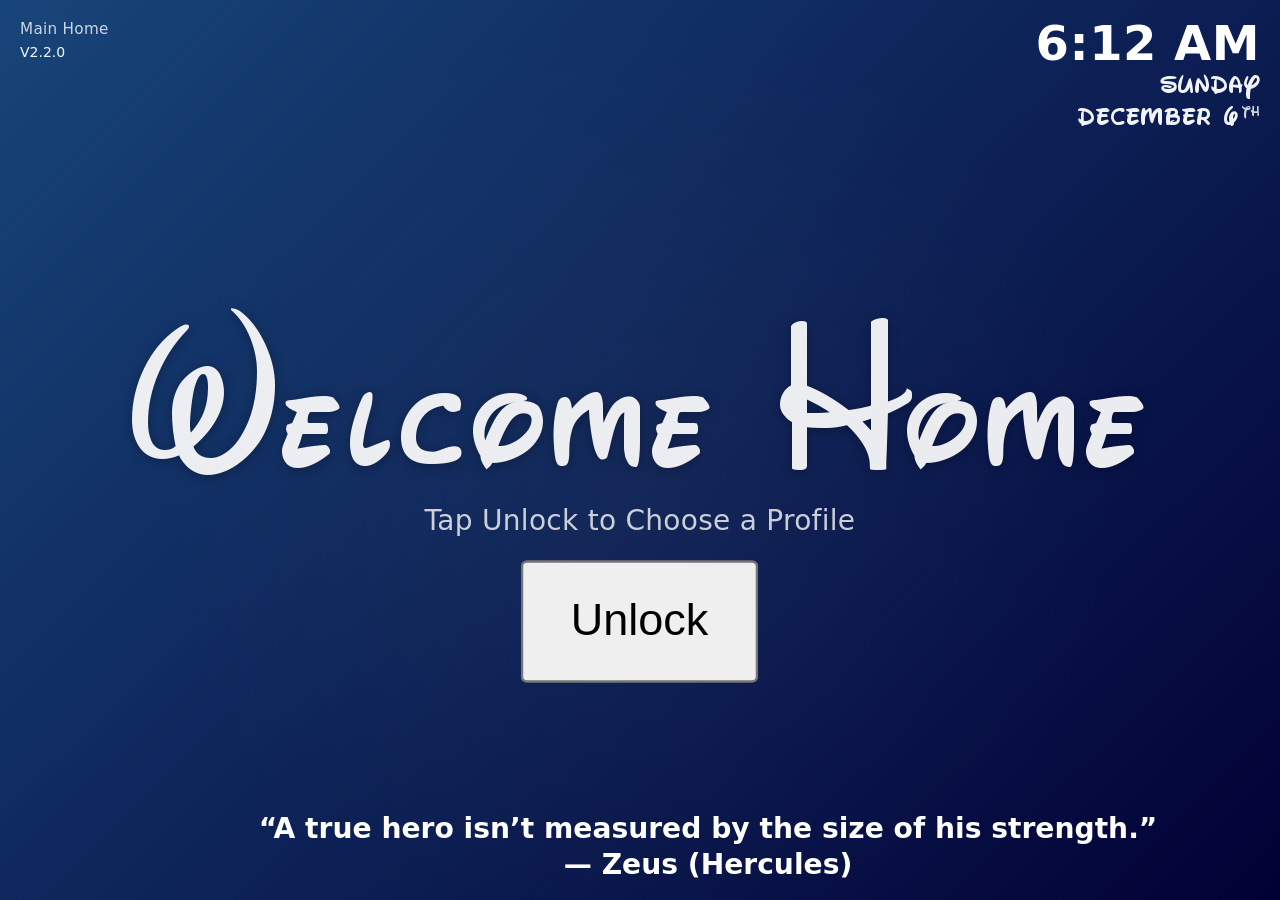
==== commit 48f0b590: "Add files via upload" ====
--- a/index.html
+++ b/index.html
@@ -1,3 +1,4 @@
+﻿<!-- index.html -->
 <!doctype html>
 <html lang="en">
 <head>
@@ -20,6 +21,7 @@
     <div class="topLeft">
       <div class="pageText">
         <div id="resortName" class="resortName">Main Home</div>
+        <div id="versionTag" class="versionTag">v2.#.#</div>
       </div>
     </div>
 
@@ -44,37 +46,39 @@
   <section class="center" id="pageHost">
 
     <!-- SPLASH (LOCK PAGE) -->
-<div id="splash">
-
-    <h1 class="greeting">Welcome Home</h1>
-    <p class="tagline" id="splashTagline">Tap Unlock to Choose a Profile</p>
-
-
-  <div class="lockBox" id="lockBox">
-    <button id="unlock" type="button">Unlock</button>
-    <div id="error">Incorrect PIN</div>
-  </div>
-</div>
-
+    <div id="splash">
+      <h1 class="greeting">Welcome Home</h1>
+      <p class="tagline" id="splashTagline">Tap Unlock to Choose a Profile</p>
+
+      <div class="lockBox" id="lockBox">
+        <button id="unlock" type="button">Unlock</button>
+        <div id="error">Incorrect PIN</div>
+      </div>
+
+      <div class="menuGrid menuGrid--welcome">
+        <button class="menuBtn" data-profile="lori" type="button">Lori &amp; Dave</button>
+        <button class="menuBtn" data-profile="verhulst" type="button">Krista &amp; Mike</button>
+        <button class="menuBtn" data-profile="mira" type="button">Mira &amp; Baby Hazel</button>
+        <button class="menuBtn" data-profile="mckenzie" type="button">McKenzie</button>
+        <button class="menuBtn" data-profile="kaylia" type="button">Kaylia</button>
+        <button class="menuBtn" data-profile="resort" type="button">Resort Test</button>
+      </div>
+    </div>
 
     <!-- CHOOSER (PROFILE SELECT PAGE) -->
- <div id="chooser" hidden>
-
-    <h1 class="greeting">Welcome Home</h1>
-    <p class="tagline" id="chooserTagline">Choose a Profile</p>
-
-
-
-
-        <div class="menuGrid menuGrid--welcome">
-          <button class="menuBtn" data-profile="lori" type="button">Lori &amp; Dave</button>
-          <button class="menuBtn" data-profile="verhulst" type="button">Krista &amp; Mike</button>
-          <button class="menuBtn" data-profile="mira" type="button">Mira &amp; Baby Hazel</button>
-          <button class="menuBtn" data-profile="mckenzie" type="button">McKenzie</button>
-          <button class="menuBtn" data-profile="kaylia" type="button">Kaylia</button>
-          <button class="menuBtn" data-profile="tisha" type="button">Tisha &amp; Christian</button>
-        </div>
-      </div>
+    <div id="chooser" hidden>
+      <h1 class="greeting">Welcome Home</h1>
+      <p class="tagline" id="chooserTagline">Choose a Profile</p>
+
+      <div class="menuGrid menuGrid--welcome">
+        <button class="menuBtn" data-profile="lori" type="button">Lori &amp; Dave</button>
+        <button class="menuBtn" data-profile="verhulst" type="button">Krista &amp; Mike</button>
+        <button class="menuBtn" data-profile="mira" type="button">Mira &amp; Baby Hazel</button>
+        <button class="menuBtn" data-profile="mckenzie" type="button">McKenzie</button>
+        <button class="menuBtn" data-profile="kaylia" type="button">Kaylia</button>
+        <button class="menuBtn" data-profile="resort" type="button">Resort Test</button>
+      </div>
+    </div>
 
     <!-- PAGE: PROFILE -->
     <section id="profileView" class="page" data-page="profile" hidden>
@@ -83,16 +87,38 @@
 
       <div id="profileActions" class="menuGrid">
         <button class="menuBtn" data-page="disneyHome" type="button">Disney Resort Home</button>
-        <button class="menuBtn" data-page="countdownConfig" type="button">Countdown Config</button>
         <button class="menuBtn" data-page="countdownDisplay" type="button">Countdown Display</button>
         <button class="menuBtn" data-page="disneyPictures" type="button">Disney Pictures</button>
+        <button class="menuBtn" data-page="profileSettings" type="button">Profile Settings</button>
+      </div>
+    </section>
+
+    <!-- PAGE: PROFILE SETTINGS -->
+    <section id="profileSettingsView" class="page" data-page="profileSettings" hidden>
+      <h1 class="profileSettingsTitle">Profile Settings</h1>
+      <p class="tagline">Settings Saved per Profile.</p>
+
+      <div class="menuGrid" id="profileSettingsActions">
+        <button class="menuBtn" data-setting="arrivalDate" type="button">
+          Disney Arrival Date:
+          <span id="arrivalDateSettingValue" class="settingValue">Not set</span>
+        </button>
+
+        <button class="menuBtn" data-setting="homeLocation" type="button">
+          Home Location (Weather):
+          <span id="homeLocationSettingValue" class="settingValue">Not set</span>
+        </button>
+
+        <button class="menuBtn" data-setting="toggleCountdownOnTV" type="button">
+          Countdown on Resort TV:
+          <span id="countdownOnTvState">Off</span>
+        </button>
       </div>
     </section>
 
     <!-- PAGE: COUNTDOWN DISPLAY -->
     <section id="countdownSection" class="page countdown-section" data-page="countdownDisplay" hidden aria-label="Disney Arrival Countdown">
-     <div id="oneDayMessage" class="oneDayMessage">
-
+      <div id="oneDayMessage" class="oneDayMessage">
         <div id="oneDayText" class="oneDayText">1 day till Disney</div>
       </div>
 
@@ -127,177 +153,240 @@
       </div>
     </section>
 
-
-
-<!-- ======================
-     PAGE: DISNEY RESORT TV
-     Mimics official resort TV info screens
-     ====================== -->
-<section
-  id="resortTV"
-  class="page resortTV"
-  data-page="disneyHome"
-  hidden
-  aria-label="Disney Resort Channel"
->
-
-  <!--
-    MAIN GRID
-    Left = Hero visual (rotates content)
-    Right = Info rail (clock, hours, tips)
-  -->
-  <div class="resortTV-grid">
-
     <!-- ======================
-         LEFT: HERO PANEL
-         Rotates park / resort highlights
+         PAGE: DISNEY RESORT TV
          ====================== -->
-    <div class="resortTV-hero">
-
-      <!-- Small context label -->
-      <div class="hero-kicker">
-        Next Disney Trip
-      </div>
-
-      <!-- Primary rotating title (park / resort name) -->
-      <div class="hero-title" id="heroTitle">
-        Magic Kingdom
-      </div>
-
-      <!-- Secondary rotating line (event / highlight) -->
-      <div class="hero-subtitle" id="heroSubtitle">
-        Disney Enchantment
-      </div>
-
-      <!-- Time-based or countdown callout -->
-      <div class="hero-time" id="heroTime">
-        8:15 PM
-      </div>
-
-    </div>
-    <!-- END HERO PANEL -->
-
+    <section
+      id="resortTV"
+      class="page resortTV"
+      data-page="disneyHome"
+      hidden
+      aria-label="Disney Resort Channel"
+    >
+      <div class="resortTV-grid">
+
+        <!-- FULL-WIDTH stage behind the rail -->
+        <div id="slideStage" class="slide-stage" aria-hidden="true"></div>
+
+        <!-- RIGHT: INFO RAIL -->
+        <aside class="resortTV-rail" aria-label="Resort TV Info Rail">
+
+          <div class="rail-brand">
+            <img
+              class="rail-brandLogo"
+              src="assets/wdw-badge.png"
+              alt="Walt Disney World badge"
+              draggable="false"
+            />
+          </div>
+
+          <div class="rail-divider"></div>
+
+          <!-- WEATHER: Home + Disney (Now / Later) -->
+          <section class="rail-weatherWrap" aria-label="Weather">
+
+            <!-- top line: date left, time right -->
+            <div class="rail-metaRow">
+              <div class="rail-metaLeft" id="railDay">?</div>
+              <div class="rail-metaRight" id="railTimeBig">?</div>
+            </div>
+
+            <div class="rail-thinRule"></div>
+
+            <div class="rail-weather2col">
+
+              <!-- HOME -->
+              <div class="rail-col">
+                <div class="rail-colTitle">HOME</div>
+
+                <div class="rail-item">
+                  <div class="rail-itemLabel">Now</div>
+                  <div class="rail-card">
+                    <span class="rail-weatherIcon" id="homeNowIcon">?</span>
+                    <span class="rail-cardTemp" id="homeNowTemp">?</span>
+                  </div>
+                </div>
+
+                <div class="rail-item">
+                  <div class="rail-itemLabel">Later</div>
+                  <div class="rail-card">
+                    <span class="rail-weatherIcon" id="homeLaterIcon">?</span>
+                    <span class="rail-cardTemp" id="homeLaterTemp">?</span>
+                  </div>
+                  <div class="rail-itemWhen" id="homeLaterWhen"></div>
+                </div>
+              </div>
+
+              <div class="rail-vRule" aria-hidden="true"></div>
+
+              <!-- DISNEY -->
+              <div class="rail-col">
+                <div class="rail-colTitle">DISNEY</div>
+
+                <div class="rail-item">
+                  <div class="rail-itemLabel">Now</div>
+                  <div class="rail-card">
+                    <span class="rail-weatherIcon" id="disneyNowIcon">?</span>
+                    <span class="rail-cardTemp" id="disneyNowTemp">?</span>
+                  </div>
+                </div>
+
+                <div class="rail-item">
+                  <div class="rail-itemLabel">Later</div>
+                  <div class="rail-card">
+                    <span class="rail-weatherIcon" id="disneyLaterIcon">?</span>
+                    <span class="rail-cardTemp" id="disneyLaterTemp">?</span>
+                  </div>
+                  <div class="rail-itemWhen" id="disneyLaterWhen"></div>
+                </div>
+              </div>
+
+            </div>
+          </section>
+
+          <div class="rail-divider"></div>
+
+          <!-- PARK HOURS -->
+          <div class="rail-section">
+            <div class="rail-sectionTitle">Park Hours</div>
+            <div class="rail-divider"></div>
+
+            <div class="rail-hoursList" id="railHoursList">
+              <div class="rail-hoursItem">
+                <span class="rail-hoursIcon">🏰</span>
+                <div class="rail-hoursText">
+                  <div class="rail-hoursName">Magic Kingdom</div>
+                  <div class="rail-hoursTime">9:00 AM – 9:00 PM *</div>
+                </div>
+              </div>
+
+              <div class="rail-hoursItem">
+                <span class="rail-hoursIcon">🌐</span>
+                <div class="rail-hoursText">
+                  <div class="rail-hoursName">Epcot</div>
+                  <div class="rail-hoursTime">11:00 AM – 10:00 PM *</div>
+                </div>
+              </div>
+
+              <div class="rail-hoursItem">
+                <span class="rail-hoursIcon">🎬</span>
+                <div class="rail-hoursText">
+                  <div class="rail-hoursName">Disney’s Hollywood Studios</div>
+                  <div class="rail-hoursTime">9:00 AM – 9:00 PM *</div>
+                </div>
+              </div>
+
+              <div class="rail-hoursItem">
+                <span class="rail-hoursIcon">🦁</span>
+                <div class="rail-hoursText">
+                  <div class="rail-hoursName">Disney’s Animal Kingdom</div>
+                  <div class="rail-hoursTime">8:00 AM – 7:00 PM *</div>
+                </div>
+              </div>
+            </div>
+
+            <div id="parkHoursNote" class="rail-typicalNote">
+              * typical hours
+            </div>
+          </div>
+
+        </aside>
+      </div>
+    </section>
 
     <!-- ======================
-         RIGHT: INFO RAIL
-         Static, calm, TV-style info
+         OVERLAYS (NOT PAGES)
          ====================== -->
-    <aside class="resortTV-rail">
-
-      <!-- CLOCK / DATE / WEATHER -->
-      <div class="rail-card rail-clock">
-        <div class="rail-time" id="railTime">11:03 AM</div>
-        <div class="rail-date" id="railDate">Sat, Dec 17</div>
-        <div class="rail-weather" id="railWeather">
-          64°F · Sunny
-        </div>
-      </div>
-
-      <!-- PARK HOURS -->
-      <div class="rail-card">
-        <div class="rail-title">Park Hours</div>
-        <div class="rail-row">Magic Kingdom · 9:00 AM – 10:00 PM</div>
-        <div class="rail-row">EPCOT · 9:00 AM – 9:00 PM</div>
-      </div>
-
-      <!-- TRANSPORTATION -->
-      <div class="rail-card">
-        <div class="rail-title">Transportation</div>
-        <div class="rail-row">Bus · Typical 15–20 min</div>
-        <div class="rail-row">Monorail · Operating</div>
-      </div>
-
-      <!-- TODAY'S TIP / RESORT MESSAGE -->
-      <div class="rail-card rail-tip">
-        <div class="rail-title">Today’s Tip</div>
-        <div class="rail-row">
-          Arrive early for shorter waits.
-        </div>
-      </div>
-
-    </aside>
-    <!-- END INFO RAIL -->
-
-  </div>
-  <!-- END GRID -->
-
-</section>
-<!-- ===== END RESORT TV PAGE ===== -->
-
-
-
-  <!-- ===== END PAGES ===== -->
-
-
-  </section>
-
-  <!-- ======================
-       OVERLAYS (NOT PAGES)
-       ====================== -->
-
-  <!-- COUNTDOWN CONFIG OVERLAY -->
-  <div id="countdownOverlay" class="cdOverlay" aria-hidden="true" hidden>
-    <div class="cdCard" role="dialog" aria-modal="true" aria-label="Countdown Config">
-      <div class="cdHeader">
-        <div class="cdTitle">Date of Arrival at Disney</div>
-        <button class="cdClose" type="button">✕</button>
-      </div>
-
-      <div class="fieldRow">
-        <label class="fieldLabel" for="cdDate">Select arrival date</label>
-        <input id="cdDate" class="fieldInput" type="date" inputmode="none" />
-      </div>
-
-      <div id="cdError" class="npError" hidden>
-        Please choose a date that is today or later.
-      </div>
-
-      <div class="btnRow">
-        <button id="cdClear" class="cdBtn" type="button">Clear date</button>
-        <button id="cdSave" class="cdBtn" type="button">Save</button>
-      </div>
-    </div>
-  </div>
-
-  <!-- NUMPAD OVERLAY -->
-  <div id="numpadOverlay" class="overlay" hidden>
-    <div class="numpad">
-      <div class="numpadTop">
-        <div class="numpadTitle">Enter PIN</div>
-        <button id="npClose" class="npClose" type="button">✕</button>
-      </div>
-
-      <div id="npDots" class="dots">
-        <span class="dot"></span><span class="dot"></span><span class="dot"></span>
-        <span class="dot"></span><span class="dot"></span><span class="dot"></span>
-      </div>
-
-      <div class="grid">
-        <button class="key" data-k="1" type="button">1</button>
-        <button class="key" data-k="2" type="button">2</button>
-        <button class="key" data-k="3" type="button">3</button>
-        <button class="key" data-k="4" type="button">4</button>
-        <button class="key" data-k="5" type="button">5</button>
-        <button class="key" data-k="6" type="button">6</button>
-        <button class="key" data-k="7" type="button">7</button>
-        <button class="key" data-k="8" type="button">8</button>
-        <button class="key" data-k="9" type="button">9</button>
-
-        <button class="key keyFn" data-k="clear" type="button">Clear</button>
-        <button class="key" data-k="0" type="button">0</button>
-        <button class="key keyFn" data-k="back" type="button">Back</button>
-      </div>
-
-      <div id="npError" class="npError" hidden>Incorrect PIN</div>
-    </div>
-  </div>
-
-  <!-- FOOTER -->
-  <footer class="bottombar">
-    <div class="ticker">
-      <span id="message"></span>
-    </div>
-  </footer>
+
+    <!-- COUNTDOWN CONFIG OVERLAY -->
+    <div id="countdownOverlay" class="cdOverlay" aria-hidden="true" hidden>
+      <div class="cdCard" role="dialog" aria-modal="true" aria-label="Countdown Config">
+        <div class="cdHeader">
+          <div class="cdTitle">Date of Arrival at Disney</div>
+          <button class="cdClose" type="button">✕</button>
+        </div>
+
+        <div class="fieldRow">
+          <label class="fieldLabel" for="cdDate">Select arrival date</label>
+          <input id="cdDate" class="fieldInput" type="date" inputmode="none" />
+        </div>
+
+        <div id="cdError" class="npError" hidden>
+          Please choose a date that is today or later.
+        </div>
+
+        <div class="btnRow">
+          <button id="cdClear" class="cdBtn" type="button">Clear date</button>
+          <button id="cdSave" class="cdBtn" type="button">Save</button>
+        </div>
+      </div>
+    </div>
+
+    <!-- NUMPAD OVERLAY -->
+    <div id="numpadOverlay" class="overlay" hidden>
+      <div class="numpad">
+        <div class="numpadTop">
+          <div class="numpadTitle">Enter PIN</div>
+          <button id="npClose" class="npClose" type="button">✕</button>
+        </div>
+
+        <div id="npDots" class="dots">
+          <span class="dot"></span><span class="dot"></span><span class="dot"></span>
+          <span class="dot"></span><span class="dot"></span><span class="dot"></span>
+        </div>
+
+        <div class="grid">
+          <button class="key" data-k="1" type="button">1</button>
+          <button class="key" data-k="2" type="button">2</button>
+          <button class="key" data-k="3" type="button">3</button>
+          <button class="key" data-k="4" type="button">4</button>
+          <button class="key" data-k="5" type="button">5</button>
+          <button class="key" data-k="6" type="button">6</button>
+          <button class="key" data-k="7" type="button">7</button>
+          <button class="key" data-k="8" type="button">8</button>
+          <button class="key" data-k="9" type="button">9</button>
+
+          <button class="key keyFn" data-k="clear" type="button">Clear</button>
+          <button class="key" data-k="0" type="button">0</button>
+          <button class="key keyFn" data-k="back" type="button">Back</button>
+        </div>
+
+        <div id="npError" class="npError" hidden>Incorrect PIN</div>
+      </div>
+    </div>
+
+    <!-- HOME LOCATION OVERLAY -->
+    <div id="homeLocationOverlay" class="overlay" hidden aria-hidden="true" inert>
+      <div class="overlayCard">
+        <button class="overlayClose" id="homeLocClose" type="button" aria-label="Close">✕</button>
+
+        <h2 class="overlayTitle">Home Location</h2>
+        <p class="overlaySub">Enter City, State or ZIP. Tap Search to validate.</p>
+
+        <div class="formRow">
+          <label class="formLabel" for="homeLocQuery">City, State or ZIP</label>
+          <input id="homeLocQuery" type="text" placeholder="e.g., Woodbury, MN or 55125" />
+        </div>
+
+        <div id="homeLocError" class="formError" hidden></div>
+        <div id="homeLocStatus" class="formStatus" hidden></div>
+
+        <div class="overlayActions">
+          <button id="homeLocClear" class="btnDanger" type="button">Clear</button>
+          <button id="homeLocSearch" class="btnSecondary" type="button">Search</button>
+          <button id="homeLocSave" class="btnPrimary" type="button" disabled>Save</button>
+        </div>
+      </div>
+    </div>
+
+    <!-- FOOTER -->
+    <footer class="bottombar">
+      <div class="ticker">
+        <span id="message"></span>
+      </div>
+    </footer>
+
+  </section><!-- ✅ IMPORTANT: keep overlays/footer INSIDE #pageHost -->
 
   <!-- HOME BUTTON -->
   <button id="backBtn" class="backBtn" type="button" aria-label="Home">
@@ -306,8 +395,10 @@
 
 </main>
 
+
+
+</main>
+
 <script src="script.js"></script>
-
-
 </body>
-</html>+</html>
--- a/styles.css
+++ b/styles.css
@@ -1,1165 +1,1500 @@
-/* =========================================================
-   Resort Channel — tablet-first (16:10 friendly)
-   CLEAN + COMPLETE (with Cascade Layers — no fighting by location)
-   ========================================================= */
-
-@layer base, views;
-
-/* =========================
-   BASE
-   ========================= */
-@layer base {
-
-  /* Pages default hidden via [hidden] attribute */
-  #splash[hidden],
-  #chooser[hidden],
-  #profileView[hidden],
-  #countdownSection[hidden],
-  #resortTV[hidden]{
-    display: none;
-  }
-
-  /* =========================
-     Fonts
-     ========================= */
-  @font-face {
-    font-family: "Waltograph";
-    src: url("assets/fonts/Waltograph.woff2") format("woff2"),
-         url("assets/fonts/Waltograph.woff") format("woff");
-    font-style: normal;
-    font-display: swap;
-  }
-
-  @font-face {
-    font-family: "WaltographUI";
-    src: url("assets/fonts/WaltographUI-Bold.woff2") format("woff2"),
-         url("assets/fonts/WaltographUI-Bold.woff") format("woff");
-    font-weight: bold;
-    font-style: normal;
-    font-display: swap;
-  }
-
-  * { box-sizing: border-box; }
-
-  :root{
-    /* Layout */
-    --topbar-h: 110px;
-    --content-max: 900px;
-
-    /* Home button reservation (footer safe area) */
-    --home-btn-size: 128px;
-    --home-btn-gap: 24px;
-    --footer-safe-left: calc(var(--home-btn-size) + var(--home-btn-gap));
-
-    /* UI */
-    --radius-lg: 24px;
-    --radius-md: 18px;
-    --radius-sm: 14px;
-
-    --border-soft: rgba(255,255,255,0.18);
-    --border-btn:  rgba(255,255,255,0.20);
-
-    --text-strong: rgba(255,255,255,0.96);
-    --text-soft:   rgba(255,255,255,0.82);
-
-    /* Countdown / FlipCounter sizing system */
-    --fc-pad: 18px;
-    --fc-gap: 18px;
-    --tile-w: 190px;
-    --tile-h: 240px;
-    --digit-size: 240px;
-    --days-size: 85px;
-    --seam-h: 9px;
-    --section-width: min(860px, 92vw);
-
-    /* Button system */
-    --btn-width: 480px;
-  }
-
-  html, body{
-    margin: 0;
-    height: 100%;
-    background: #000;
-    font-family: system-ui, -apple-system, "Segoe UI", Roboto, Arial, sans-serif;
-    color: #fff;
-  }
-
-  .app{
-    height: 100%;
-    position: relative;
-    overflow: hidden;
-  }
-
-  /* =========================
-     Background
-     ========================= */
-  .bg{
-    position: absolute;
-    inset: 0;
-    background: linear-gradient(135deg, #2b7ddc, #040161);
-    pointer-events: none;
-  }
-
-  .bg::after{
-    content:"";
-    position:absolute;
-    inset:0;
-    background: radial-gradient(circle at 50% 55%, rgba(255,255,255,0.06), transparent 60%);
-    pointer-events:none;
-  }
-
-  .scrim{
-    position: absolute;
-    inset: 0;
-    background: rgba(0,0,0,0.45);
-    pointer-events: none;
-  }
-
-  /* =========================
-     Layout / Bars
-     ========================= */
-  .topbar{
-    position: relative;
-    z-index: 5;
-    display: grid;
-    grid-template-columns: 1fr auto 1fr;
-    align-items: start;
-    padding: 20px;
-    height: var(--topbar-h);
-  }
-
-  .pageText{
-    display: flex;
-    flex-direction: column;
-    gap: 4px;
-  }
-
-  .resortName{
-    font-size: 0.95rem;
-    letter-spacing: 0.02em;
-    opacity: 0.78;
-  }
-
-  /* Top-center system message (note) */
-  .systemMessage{
-    font-size: 48px;
-    opacity: 0;
-    transform: translateY(8px);
-  }
-
-  .systemMessage.fade-in{ animation: fadeInUp 0.6s ease-out forwards; }
-  .systemMessage.fade-out{ animation: fadeOutUp 0.6s ease-in forwards; }
-
-  .oneDayMessage.fade-in{ animation: fadeInUp 0.6s ease-out forwards; }
-  .oneDayMessage.fade-out{ animation: fadeOutUp 0.6s ease-in forwards; }
-
-  @keyframes fadeInUp{
-    from{ opacity: 0; transform: translateY(8px); }
-    to{ opacity: 1; transform: translateY(0); }
-  }
-  @keyframes fadeOutUp{
-    from{ opacity: 1; transform: translateY(0); }
-    to{ opacity: 0; transform: translateY(-8px); }
-  }
-
-  .clockBlock{ text-align: right; }
-
-  .clock{
-    font-size: 48px;
-    font-weight: 900;
-    letter-spacing: 0.01em;
-    line-height: 46px;
-  }
-
-  .day,
-  .date{
-    font-family: "WaltographUI", system-ui, sans-serif;
-    font-size: 24px;
-    line-height: 28px;
-    font-weight: 850;
-    opacity: 0.95;
-  }
-
-  .daySuffix {
-    font-size: 0.6em;
-    vertical-align: super;
-    margin-left: 2px;
-    opacity: 0.85;
-  }
-
-  /* Main center area */
-  .center{
-    position: relative;
-    z-index: 4;
-    height: calc(100% - var(--topbar-h));
-    display: flex;
-    align-items: center;
-    justify-content: center;
-    text-align: center;
-    padding-top: 6vh;
-    margin-top: -10vh;
-  }
-
-  /* Make pageHost a positioning context for full-screen pages like ResortTV */
-  #pageHost{
-    position: relative;
-  }
-
-  /* =========================
-     Bottom Bar / Quote / Ticker
-     ========================= */
-  .bottombar{
-    position: absolute;
-    bottom: 6px;
-    left: 0;
-    right: 0;
-    padding: 10px 16px;
-    z-index: 5;
-  }
-
-  /* Center the ticker while reserving space for home button on left */
-  .bottombar .ticker{
-    position: fixed;
-    left: 50%;
-    bottom: 8px;
-    transform: translateX(-50%);
-    width: min(960px, calc(92vw - var(--footer-safe-left)));
-    text-align: center;
-  }
-
-  #message{
-    white-space: pre-line;
-    text-align: center;
-  }
-
-  /* Clamp to 2 lines */
-  .bottombar .ticker #message {
-    font-size: clamp(26px, 2.2vw, 32px);
-    font-weight: 600;
-    line-height: 1.3;
-
-    display: -webkit-box;
-    -webkit-box-orient: vertical;
-    -webkit-line-clamp: 2;
-    line-clamp: 2;
-    overflow: hidden;
-  }
-
-  /* =========================
-     Splash text
-     ========================= */
-  .greeting{
-    font-family: "Waltograph", system-ui, sans-serif;
-    font-size: clamp(200px, 4.2vw, 250px);
-    letter-spacing: 0.03em;
-    margin: 0;
-    font-weight: 400;
-    font-synthesis: none;
-    -webkit-font-smoothing: antialiased;
-    text-rendering: optimizeLegibility;
-    color: rgba(255,255,255,0.92);
-    text-shadow: 0 2px 12px rgba(0,0,0,0.28);
-  }
-
-  .tagline{
-    text-align: center;
-    font-size: clamp(8px, 2.4vw, 28px);
-    opacity: 0.78;
-    letter-spacing: 0.01em;
-    margin-top: 2px;
-  }
-
-  .lockBox{ margin-top: 60px; }
-
-  #unlock{
-    scale: 2.5;
-    padding: 12px 18px; /* fixed: was "px 18px" */
-    font-size: 18px;
-  }
-
-  #error{
-    display: none;
-    color: #ff9999;
-    margin-top: 8px;
-  }
-
-  /* =========================
-     Unified button grid + style
-     ========================= */
-  .menuGrid{
-    display: grid;
-    grid-template-columns: repeat(2, auto);
-    gap: 12px;
-    margin: 0 auto;
-    width: fit-content;
-    justify-items: center;
-    align-items: center;
-  }
-
-  /* Profile actions ONLY = 1 column */
-  #profileView .menuGrid{ grid-template-columns: 1fr; }
-
-  /* Splash menu hidden until unlocked */
-  #splash .menuGrid--welcome{ display: none; }
-
-  .menuBtn{
-    width: var(--btn-width);
-    padding: 18px 18px;
-    border-radius: var(--radius-md);
-    font-size: 22px;
-    font-weight: 850;
-    letter-spacing: 0.02em;
-
-    border: 1px solid var(--border-btn);
-    background: linear-gradient(180deg, rgba(255,255,255,0.18), rgba(255,255,255,0.10));
-    color: var(--text-strong);
-
-    box-shadow:
-      inset 0 1px 0 rgba(255,255,255,0.22),
-      0 10px 24px rgba(0,0,0,0.28);
-
-    cursor: pointer;
-    text-align: center;
-    transition: transform 100ms ease, background 180ms ease, box-shadow 180ms ease;
-    -webkit-tap-highlight-color: transparent;
-  }
-
-  .menuBtn:hover{
-    background: linear-gradient(180deg, rgba(255,255,255,0.22), rgba(255,255,255,0.12));
-  }
-
-  .menuBtn:active{
-    transform: scale(0.985);
-    box-shadow:
-      inset 0 1px 0 rgba(255,255,255,0.20),
-      0 6px 18px rgba(0,0,0,0.26);
-  }
-
-  /* =========================
-     Chooser View
-     ========================= */
-  #chooser{
-    width: 100%;
-    display: flex;
-    flex-direction: column;
-    align-items: center;
-    margin: 0 auto;
-    min-height: 62vh;
-    white-space: nowrap;
-  }
-
-  #chooserActions{
-    margin-top: 18px;
-    width: min(520px, 92vw);
-    margin-left: auto;
-    margin-right: auto;
-    padding-bottom: 6px;
-  }
-
-  /* =========================
-     Profile View
-     ========================= */
-  #profileView.isOpen{ display: flex; }
-
-  #profileView{
-    width: 100%;
-    margin: 0 auto;
-    min-height: 62vh;
-    flex-direction: column;
-    align-items: center;
-    white-space: nowrap;
-  }
-
-  #profileView .ProfileViewGreeting{
-    font-family: "Waltograph", system-ui, sans-serif;
-    font-size: clamp(100px, 4.2vw,160px);
-    font-weight: 400;
-    font-synthesis: none;
-    -webkit-font-smoothing: antialiased;
-    text-rendering: optimizeLegibility;
-    color: rgba(255,255,255,0.92);
-    text-shadow: 0 2px 12px rgba(0,0,0,0.28);
-    margin: 20px auto;
-    max-width: 92vw;
-    white-space: nowrap;
-  }
-
-  #profileActions{
-    margin-top: 18px;
-    width: min(520px, 92vw);
-    margin-left: auto;
-    margin-right: auto;
-    padding-bottom: 6px;
-  }
-
-  /* =========================
-     Home Button
-     ========================= */
-  .backBtn{
-    position: absolute;
-    left: 16px;
-    bottom: 8px;
-    width: var(--home-btn-size);
-    height: var(--home-btn-size);
-    border-radius: 50%;
-    border: 1px solid rgba(255,255,255,0.25);
-    background: rgba(0,0,0,0.35);
-    opacity: 0.65;
-    display: none;
-    cursor: pointer;
-    z-index: 50;
-    overflow: hidden;
-    -webkit-tap-highlight-color: transparent;
-    outline: none;
-    padding: 0;
-
-    box-shadow:
-      inset 0 1px 0 rgba(255,255,255,0.10),
-      0 14px 30px rgba(0,0,0,0.30);
-  }
-
-  .backBtn::after{
-    content:"";
-    position:absolute;
-    inset:0;
-    border-radius:50%;
-    background: rgba(255,255,255,0.18);
-    opacity: 0;
-    transition: opacity 120ms ease;
-    pointer-events:none;
-  }
-
-  .backBtn.is-pressed{ opacity: 0.95; }
-
-  .backBtn.is-pressed::after{
-    opacity: 1;
-    background: rgba(255,255,255,0.38);
-  }
-
-  .homeIcon{
-    position:absolute;
-    width: 130px;
-    height:auto;
-    left:50%;
-    top:50%;
-    transform: translate(-50%, -50%) translateX(-4px);
-    pointer-events:none;
-  }
-
-  /* =========================
-     Numpad Overlay
-     ========================= */
-  .overlay{
-    position: absolute;
-    inset: 0;
-    display: none;
-    align-items: center;
-    justify-content: center;
-    background: rgba(0,0,0,0.65);
-    z-index: 20;
-    pointer-events: none;
-  }
-
-  .overlay.show{
-    display:flex;
-    pointer-events:auto;
-  }
-
-  .numpad{
-    background:#111;
-    padding: 18px;
-    border-radius: var(--radius-md);
-    width: 320px;
-    border: 1px solid rgba(255,255,255,0.10);
-    box-shadow: 0 18px 44px rgba(0,0,0,0.45);
-  }
-
-  .dots{
-    display:flex;
-    justify-content:center;
-    gap:10px;
-    margin: 10px 0;
-  }
-
-  .dot{
-    width: 12px;
-    height: 12px;
-    border-radius: 50%;
-    background: rgba(255,255,255,0.20);
-  }
-
-  .dot.filled{ background:#fff; }
-
-  .grid{
-    display:grid;
-    grid-template-columns: repeat(3, 1fr);
-    gap:10px;
-  }
-
-  .key{
-    padding:16px;
-    font-size:18px;
-    background: rgba(255,255,255,0.10);
-    border:none;
-    color:#fff;
-    border-radius: 12px;
-    transition: transform 80ms ease, background 120ms ease;
-  }
-
-  .key:active{
-    transform: scale(0.96);
-    background: rgba(255,255,255,0.18);
-  }
-
-  .keyFn{ font-size:14px; }
-
-  .npError{
-    color:#ff9999;
-    text-align:center;
-    margin-top:10px;
-    font-weight: 700;
-  }
-
-  [hidden] { display: none !important; }
-  .hidden{ display:none !important; }
-
-  /* =========================
-     Countdown Config Modal
-     ========================= */
-  .cdOverlay{
-    position: fixed;
-    inset: 0;
-    display: none;
-    align-items: center;
-    justify-content: center;
-    padding: 28px;
-    background: rgba(0,0,0,0.65);
-    z-index: 999;
-    pointer-events: none;
-  }
-
-  .cdOverlay.show{
-    display:flex;
-    pointer-events: auto;
-  }
-
-  .cdCard{
-    width: min(620px, 96vw);
-    background: rgba(15,15,15,0.94);
-    border: 1px solid rgba(255,255,255,0.18);
-    border-radius: var(--radius-lg);
-    padding: 30px 32px;
-    box-shadow: 0 18px 44px rgba(0,0,0,0.45);
-    pointer-events: auto;
-  }
-
-  .cdHeader{
-    display: grid;
-    grid-template-columns: 1fr auto 1fr;
-    align-items: center;
-    margin-bottom: 20px;
-    position: relative;
-  }
-
-  .cdTitle{
-    grid-column: 2;
-    text-align:center;
-    font-size: 32px;
-    font-weight: 900;
-    letter-spacing: 0.2px;
-    pointer-events:none;
-  }
-
-  .cdClose{
-    grid-column: 3;
-    justify-self: end;
-    width: 56px;
-    height: 56px;
-    border-radius: 16px;
-    border: 1px solid rgba(255,255,255,0.20);
-    background: rgba(255,255,255,0.10);
-    color: rgba(255,255,255,0.95);
-    cursor: pointer;
-    font-size: 22px;
-    position: relative;
-    z-index: 5;
-  }
-
-  .cdClose:active{ transform: translateY(1px); }
-
-  #countdownOverlay[data-mode="change"] #cdClear{ display:none !important; }
-  #countdownOverlay:not([data-mode="change"]) #cdClear{ display:inline-block; }
-
-  .fieldRow{
-    display: grid;
-    grid-template-columns: 1fr max-content;
-    align-items: center;
-    gap: 22px;
-    margin: 18px 0;
-    padding: 18px 20px;
-    border-radius: var(--radius-md);
-    background: rgba(255,255,255,0.05);
-    border: 1px solid rgba(255,255,255,0.10);
-  }
-
-  .fieldLabel{
-    font-size: 24px;
-    opacity: 0.92;
-  }
-
-  .fieldInput{
-    width: auto;
-    height: 56px;
-    margin: 0 auto;
-    padding: 0 10px;
-    border-radius: 16px;
-    border: 1px solid rgba(255,255,255,0.22);
-    background: rgba(0,0,0,0.30);
-    color: rgba(255,255,255,0.95);
-    justify-self: center;
-    font-size: 24px;
-    text-align: center;
-    align-self: center;
-  }
-
-  .fieldInput::-webkit-datetime-edit{ padding:0; text-align:center; width:100%; }
-  .fieldInput::-webkit-datetime-edit-fields-wrapper{ display:flex; justify-content:center; width:100%; }
-  .fieldInput::-webkit-datetime-edit-text,
-  .fieldInput::-webkit-datetime-edit-month-field,
-  .fieldInput::-webkit-datetime-edit-day-field,
-  .fieldInput::-webkit-datetime-edit-year-field{ text-align:center; }
-
-  .btnRow{
-    display: grid;
-    grid-template-columns: 1fr 1fr;
-    gap: 18px;
-    margin-top: 24px;
-    width: 100%;
-  }
-
-  .btnRow .cdBtn{
-    width: 100%;
-    padding: 14px 14px;
-    font-size: clamp(18px, 2.8vw, 26px);
-    font-weight: 900;
-    border-radius: var(--radius-md);
-    border: 1px solid rgba(255,255,255,0.20);
-    background: linear-gradient(180deg, rgba(255,255,255,0.18), rgba(255,255,255,0.10));
-    color: rgba(255,255,255,0.96);
-
-    min-width: 0;
-    white-space: nowrap;
-    overflow: hidden;
-    text-overflow: ellipsis;
-  }
-
-  #countdownOverlay[data-mode="change"] #cdSave{
-    grid-column: 2;
-  }
-
-  /* =========================
-     Profile Backgrounds
-     ========================= */
-  .app.profile-verhulst .bg{
-    background-image: url("assets/bg-verhulst.webp");
-    background-size: cover;
-    background-position: center;
-  }
-  .app.profile-lori .bg{
-    background-image: url("assets/bg-lori.jpg");
-    background-size: cover;
-    background-position: center;
-  }
-  .app.profile-mckenzie .bg{
-    background-image: url("assets/bg-mckenzie.png");
-    background-size: cover;
-    background-position: center;
-  }
-  .app.profile-kaylia .bg{
-    background-image: url("assets/bg-kaylia.jpg");
-    background-size: cover;
-    background-position: center;
-  }
-  .app.profile-mira .bg{
-    background-image: url("assets/bg-mira.jpg");
-    background-size: cover;
-    background-position: center;
-  }
-  .app.profile-tisha .bg{
-    background-image: url("assets/bg-resort.jpg"); /* rename to bg-tisha.jpg later if you add a Tisha-specific image */
-    background-size: cover;
-    background-position: center;
-  }
-  .app[class*="profile-"] .scrim{
-    background: rgba(0,0,0,0.45);
-  }
-
-  /* =========================
-     Countdown Mode Backgrounds
-     ========================= */
-  .app.countdown-mode .bg{
-    background-image: url("assets/saratoga-bkgd.png");
-    background-size: cover;
-    background-position: center bottom;
-    background-repeat: no-repeat;
-  }
-
-  .app.countdown-mode.one-day-mode .bg{
-    background-image: url("assets/one-day-bkgd.webp");
-    background-size: cover;
-    background-position: center center;
-    background-repeat: no-repeat;
-  }
-
-  .app.countdown-mode #greeting,
-  .app.countdown-mode #tagline,
-  .app.countdown-mode #profileActions{
-    display:none !important;
-  }
-
-  /* =========================
-     Countdown Display (FlipCounter)
-     ========================= */
-  .countdown-section{
-    position: absolute;
-    left: 50%;
-    top: 50%;
-    transform: translate(-50%, -50%);
-    z-index: 6;
-    width: var(--section-width);
-    padding: 5px;
-  }
-
-  .flipcounter{
-    position: relative;
-    overflow: hidden;
-    border-radius: 22px;
-    padding: var(--fc-pad);
-    background: linear-gradient(180deg, rgba(30,120,255,0.65), rgba(35,95,220,0.50));
-    border: 1px solid rgba(255,255,255,0.22);
-    box-shadow: 0 16px 34px rgba(0,0,0,0.22);
-    min-height: 340px;
-  }
-
-  .flipcounter-top{
-    position: relative;
-    z-index: 2;
-    display:flex;
-    align-items:center;
-    justify-content: space-between;
-    gap: 14px;
-    margin-bottom: 14px;
-  }
-
-  .flipcounter-kicker{
-    font-weight: 900;
-    font-size: 20px;
-    letter-spacing: 0.04em;
-  }
-
-  .flipcounter-date{
-    margin-top: 4px;
-    opacity: 0.9;
-    font-size: 16px;
-  }
-
-  .flipcounter-change{
-    padding: 12px 14px;
-    border-radius: 14px;
-    border: 1px solid rgba(255,255,255,0.22);
-    background: rgba(255,255,255,0.12);
-    color: rgba(255,255,255,0.95);
-    font-weight: 800;
-    cursor: pointer;
-  }
-
-  .flipcounter-midband{
-    position:absolute;
-    left:0;
-    right:0;
-    top:85px;
-    height:265px;
-    background: rgba(0,0,0,0.16);
-  }
-
-  .flipcounter-row{
-    position: relative;
-    z-index: 2;
-    display:flex;
-    align-items:center;
-    justify-content:center;
-    gap: var(--fc-gap);
-    padding: 18px 12px 12px;
-  }
-
-  .flipcounter-digits{
-    display:flex;
-    gap: 12px;
-  }
-
-  .flipcounter-tile{
-    position: relative;
-    overflow: hidden;
-    width: var(--tile-w);
-    height: var(--tile-h);
-    border-radius: 14px;
-    background: rgba(255,255,255,0.98);
-    box-shadow: 0 14px 30px rgba(0,0,0,0.28);
-    display: grid;
-    place-items: center;
-  }
-
-  .flipcounter-tile::after{
-    content:"";
-    position:absolute;
-    left:5px;
-    right:5px;
-    top:50%;
-    height: var(--seam-h);
-    transform: translateY(-10px);
-    background: rgba(0,0,0,0.90);
-    border-radius: 3px;
-    pointer-events:none;
-  }
-
-  .flipcounter-tile span{
-    display:block;
-    width:100%;
-    text-align:center;
-    font-size: var(--digit-size);
-    font-weight: 900;
-    line-height: 1;
-    margin: 0;
-    padding: 0;
-    font-variant-numeric: tabular-nums;
-    font-feature-settings: "tnum" 1;
-    color: rgba(5,30,55,0.95);
-  }
-
-  .flipcounter-daysLabel{
-    font-size: var(--days-size);
-    font-weight: 800;
-    line-height: 1;
-    letter-spacing: 0.2px;
-    color: rgba(255,255,255,0.95);
-    padding-right: 6px;
-  }
-
-  .flipcounter-footer{
-    position: relative;
-    z-index: 2;
-    background: rgba(0,0,0,0.14);
-    padding: 10px 14px;
-    text-align:center;
-    border-radius: 14px;
-    margin-top: 10px;
-  }
-
-  .flipcounter-footerText{
-    font-size: 16px;
-    font-weight: 900;
-    letter-spacing: 0.9px;
-    color: rgba(255,255,255,0.92);
-  }
-
-  /* =========================
-     One-Day Mode (Tomorrow!)
-     ========================= */
-  .app.countdown-mode .scrim { background: rgba(0,0,0,0.25); }
-  .app.countdown-mode.one-day-mode .scrim { background: rgba(0,0,0,0.15); }
-
-  .app.countdown-mode.one-day-mode .flipcounter {
-    display: none !important;
-  }
-
-  .oneDayMessage{
-    position: fixed;
-    left: 50%;
-    top: 50%;
-    z-index: 20;
-
-    --lift: -220px;
-    --in: 700ms;
-    --hold: 3500ms;
-    --out: 700ms;
-
-    max-width: 980px;
-    min-width: 750px;
-    line-height: 1.35;
-    text-align: center;
-    white-space: normal;
-
-    font-family: "WaltographUI", system-ui, sans-serif;
-    font-size: clamp(64px, 3.8vw, 72px);
-    font-weight: 900;
-    letter-spacing: 0.06em;
-
-    color: rgba(255,255,255,0.96);
-    text-shadow:
-      0 4px 18px rgba(0,0,0,0.45),
-      0 0 22px rgba(255,255,255,0.35);
-
-    transform: translate(-50%, -50%) translateY(var(--lift));
-
-    opacity: 0;
-    animation: oneDayInOut calc(var(--in) + var(--hold) + var(--out)) ease-in-out infinite;
-    will-change: transform, opacity;
-
-    display: none;
-  }
-
-  .app.countdown-mode.one-day-mode .oneDayMessage{
-    display: block;
-  }
-
-  .app.arrival-day-mode .oneDayMessage{
-    display: block;
-    animation: none;
-    opacity: 1;
-  }
-
-  .app.arrival-day-mode .flipcounter{
-    display: none !important;
-  }
-
-  @keyframes oneDayInOut{
-    0%{
-      opacity: 0;
-      transform: translate(-50%, -50%) translateY(calc(var(--lift) + 16px)) scale(0.985);
-    }
-    12%{
-      opacity: 1;
-      transform: translate(-50%, -50%) translateY(var(--lift)) scale(1);
-    }
-    78%{
-      opacity: 1;
-      transform: translate(-50%, -50%) translateY(var(--lift)) scale(1);
-    }
-    100%{
-      opacity: 0;
-      transform: translate(-50%, -50%) translateY(calc(var(--lift) - 10px)) scale(0.99);
-    }
-  }
-
-  /* =========================
-     Fireworks canvas overlay
-     ========================= */
-  #fireworksCanvas{
-    position: fixed;
-    inset: 0;
-    width: 100vw;
-    height: 100vh;
-    pointer-events: none;
-    background: transparent;
-    z-index: 9999;
-  }
-
-  .app.arrival-day-mode .bg{
-    background-image: url("assets/one-day-bkgd.webp");
-    background-size: cover;
-    background-position: center center;
-    background-repeat: no-repeat;
-  }
-
-  .flipcounter-tile.is-flipping{
-    animation: tileFlipUp 220ms ease-out;
-    transform-origin: 50% 70%;
-  }
-
-  @keyframes tileFlipUp{
-    0%   { transform: translateY(6px) rotateX(0deg); }
-    40%  { transform: translateY(0px) rotateX(-14deg); }
-    100% { transform: translateY(0px) rotateX(0deg); }
-  }
-
-  /* =========================
-     Post-trip mode background + banner (no animation)
-     ========================= */
-  .app.post-trip-mode .bg{
-    background-image: url("assets/bg-welcome-home.png");
-    background-size: cover;
-    background-position: center bottom;
-    background-repeat: no-repeat;
-  }
-
-  .app.post-trip-mode .scrim{
-    background: rgba(0,0,0,0.40);
-  }
-
-  .app.post-trip-mode .oneDayMessage{
-    display: block;
-    animation: none;
-    opacity: 1;
-    font-size: clamp(54px, 3.2vw, 64px);
-  }
-
-  /* ==============================
-     RESORT TV PAGE (base styling)
-     ============================== */
-  .page.resortTV{
-    height: 100%;
-  }
-
-  #resortTV{
-    position: absolute;
-    inset: 0;
-    width: 100%;
-    height: 100%;
-  }
-
-  .resortTV-grid{
-    display: grid;
-    grid-template-columns: 3fr 2fr;
-    height: 100%;
-  }
-
-  .resortTV-hero{
-    position: relative;
-    padding: 48px 56px;
-    display: flex;
-    flex-direction: column;
-    justify-content: center;
-    color: #fff;
-  }
-
-  .resortTV-hero .hero-kicker{
-    font-size: 22px;
-    letter-spacing: 0.12em;
-    text-transform: uppercase;
-    opacity: 0.85;
-    margin-bottom: 12px;
-  }
-
-  .resortTV-hero .hero-title{
-    font-size: clamp(56px, 6vw, 96px);
-    line-height: 1.05;
-    margin-bottom: 10px;
-  }
-
-  .resortTV-hero .hero-subtitle{
-    font-size: clamp(28px, 3vw, 44px);
-    opacity: 0.9;
-    margin-bottom: 18px;
-  }
-
-  .resortTV-hero .hero-time{
-    font-size: clamp(36px, 4vw, 64px);
-    font-weight: 500;
-  }
-
-  .resortTV-rail{
-    height: 100%;
-    align-self: stretch;
-
-    background: rgba(0, 0, 0, 0.62);
-    padding: 22px 22px;
-
-    display: flex;
-    flex-direction: column;
-
-    border-left: 1px solid rgba(255,255,255,0.10);
-    box-shadow: -18px 0 40px rgba(0,0,0,0.25);
-  }
-
-  .resortTV-rail .rail-card{
-    background: transparent;
-    padding: 16px 4px;
-    border-radius: 0;
-  }
-
-  .resortTV-rail .rail-clock{
-    background: rgba(255,255,255,0.12);
-  }
-
-  .rail-time{
-    font-size: 44px;
-    font-weight: 800;
-    line-height: 1.05;
-  }
-
-  .rail-date{
-    font-size: 18px;
-    opacity: 0.9;
-    margin-top: 4px;
-  }
-
-  .rail-weather{
-    font-size: 18px;
-    opacity: 0.9;
-    margin-top: 6px;
-  }
-
-  .rail-title{
-    font-size: 14px;
-    letter-spacing: 0.18em;
-    text-transform: uppercase;
-    opacity: 0.95;
-    margin-bottom: 10px;
-  }
-
-  .rail-row{
-    font-size: 18px;
-    line-height: 1.35;
-    margin-bottom: 8px;
-  }
-
-  .rail-row:last-child{
-    margin-bottom: 0;
-  }
-}
-
-/* =========================
-   VIEWS (wins by design, no location fighting)
-   ========================= */
-@layer views {
-
-  /* ResortTV view:
-     - remove header space entirely
-     - let ResortTV grid fill screen
-  */
-  .app.view-disneyHome .topbar{
-    display: none;
-  }
-
-  .app.view-disneyHome .center{
-    height: 100vh;          /* full screen since topbar is hidden */
-    padding-top: 0;
-    margin-top: 0;
-    align-items: stretch;
-    justify-content: stretch;
-    text-align: left;
-  }
-
-  .app.view-disneyHome #resortTV{
-    inset: 0;
-    width: 100%;
-    height: 100%;
-  }
-
-  .app.view-disneyHome .resortTV-grid{
-    height: 100%;
-  }
-
-  .app.view-disneyHome .resortTV-rail{
-    height: 100%;
-    align-self: stretch;
-  }
-
-  /* Optional: keep your rail clock slightly calmer */
-  .app.view-disneyHome .resortTV-rail .rail-clock{
-    background: rgba(255,255,255,0.10);
-  }
-}
-
-
-/* ResortTV: allow JS to swap backgrounds cleanly */
-.app.view-disneyHome .bg{
-  /* JS will set --resort-bg to url("...") */
-  background-image: var(--resort-bg);
-  background-size: cover;
-  background-position: center;
-  background-repeat: no-repeat;
-  transition: opacity 300ms ease;
-}
-
-
+/* styles.css
+   =========================================================
+   Resort Channel — tablet-first (16:10 friendly)
+   CLEAN + COMPLETE (with Cascade Layers — no fighting by location)
+   ========================================================= */
+
+@layer base, views;
+
+/* =========================
+   BASE
+   ========================= */
+@layer base {
+
+  /* =========================
+     Fonts
+     ========================= */
+  @font-face {
+    font-family: "Waltograph";
+    src:
+      url("assets/fonts/Waltograph.woff2") format("woff2"),
+      url("assets/fonts/Waltograph.woff") format("woff");
+    font-style: normal;
+    font-display: swap;
+  }
+
+  @font-face {
+    font-family: "WaltographUI";
+    src:
+      url("assets/fonts/WaltographUI-Bold.woff2") format("woff2"),
+      url("assets/fonts/WaltographUI-Bold.woff") format("woff");
+    font-weight: bold;
+    font-style: normal;
+    font-display: swap;
+  }
+
+  * { box-sizing: border-box; }
+
+  :root{
+    /* Layout */
+    --topbar-h: 110px;
+    --content-max: 900px;
+
+    /* Home button reservation (footer safe area) */
+    --home-btn-size: 128px;
+    --home-btn-gap: 24px;
+    --footer-safe-left: calc(var(--home-btn-size) + var(--home-btn-gap));
+    --footer-safe-right: 16px;
+
+    /* UI */
+    --radius-lg: 24px;
+    --radius-md: 18px;
+    --radius-sm: 14px;
+
+    --border-soft: rgba(255,255,255,0.18);
+    --border-btn:  rgba(255,255,255,0.20);
+
+    --text-strong: rgba(255,255,255,0.96);
+    --text-soft:   rgba(255,255,255,0.82);
+
+    /* Countdown / FlipCounter sizing system */
+    --fc-pad: 18px;
+    --fc-gap: 18px;
+    --tile-w: 190px;
+    --tile-h: 240px;
+    --digit-size: 240px;
+    --days-size: 85px;
+    --seam-h: 9px;
+    --section-width: min(860px, 92vw);
+
+    /* Button system */
+    --btn-width: 480px;
+
+    /* Rail */
+    --rail-width: 310px;
+  }
+
+  html, body{
+    margin: 0;
+    height: 100%;
+    background: #000;
+    font-family: system-ui, -apple-system, "Segoe UI", Roboto, Arial, sans-serif;
+    color: #fff;
+  }
+
+  .app{
+    height: 100%;
+    position: relative;
+    overflow: hidden;
+  }
+
+  /* Always honor [hidden] */
+  [hidden] { display: none !important; }
+
+  /* =========================
+     Background
+     ========================= */
+  .bg{
+    position: absolute;
+    inset: 0;
+    background: linear-gradient(135deg, #2b7ddc, #040161);
+    pointer-events: none;
+  }
+
+  .bg::after{
+    content:"";
+    position:absolute;
+    inset:0;
+    background: radial-gradient(circle at 50% 55%, rgba(255,255,255,0.06), transparent 60%);
+    pointer-events:none;
+  }
+
+  .scrim{
+    position: absolute;
+    inset: 0;
+    background: rgba(0,0,0,0.45);
+    pointer-events: none;
+  }
+
+  /* =========================
+     Layout / Bars
+     ========================= */
+  .topbar{
+    position: relative;
+    z-index: 5;
+    display: grid;
+    grid-template-columns: 1fr auto 1fr;
+    align-items: start;
+    padding: 20px;
+    height: var(--topbar-h);
+  }
+
+  .pageText{
+    display: flex;
+    flex-direction: column;
+    gap: 4px;
+  }
+
+  .resortName{
+    font-size: 0.95rem;
+    letter-spacing: 0.02em;
+    opacity: 0.78;
+  }
+
+  /* Top-center system message (note) */
+  .systemMessage{
+    font-size: 48px;
+    opacity: 0;
+    transform: translateY(8px);
+  }
+
+  .systemMessage.fade-in{ animation: fadeInUp 0.6s ease-out forwards; }
+  .systemMessage.fade-out{ animation: fadeOutUp 0.6s ease-in forwards; }
+
+  .oneDayMessage.fade-in{ animation: fadeInUp 0.6s ease-out forwards; }
+  .oneDayMessage.fade-out{ animation: fadeOutUp 0.6s ease-in forwards; }
+
+  @keyframes fadeInUp{
+    from{ opacity: 0; transform: translateY(8px); }
+    to{ opacity: 1; transform: translateY(0); }
+  }
+  @keyframes fadeOutUp{
+    from{ opacity: 1; transform: translateY(0); }
+    to{ opacity: 0; transform: translateY(-8px); }
+  }
+
+  .clockBlock{ text-align: right; }
+
+  .clock{
+    font-size: 48px;
+    font-weight: 900;
+    letter-spacing: 0.01em;
+    line-height: 46px;
+  }
+
+  .day,
+  .date{
+    font-family: "WaltographUI", system-ui, sans-serif;
+    font-size: 24px;
+    line-height: 28px;
+    font-weight: 850;
+    opacity: 0.95;
+  }
+
+  .daySuffix{
+    font-size: 0.6em;
+    vertical-align: super;
+    margin-left: 2px;
+    opacity: 0.85;
+  }
+
+  /* Main center area */
+  .center{
+    position: relative;
+    z-index: 4;
+    height: calc(100% - var(--topbar-h));
+    display: flex;
+    align-items: center;
+    justify-content: center;
+    text-align: center;
+    padding-top: 6vh;
+    margin-top: -10vh;
+  }
+
+  /* Let the page host behave like a full-screen stage */
+  #pageHost{
+    position: relative;
+    width: 100%;
+    height: 100%;
+  }
+
+  /* =========================
+     Bottom Bar / Quote / Ticker
+     ========================= */
+  .bottombar{
+    position: fixed;
+    left: 0;
+    right: 0;
+    bottom: 6px;
+    padding: 10px 16px;
+    z-index: 5;
+  }
+
+  .bottombar .ticker{
+    margin-left: var(--footer-safe-left);
+    margin-right: var(--footer-safe-right);
+    width: auto;
+    text-align: center;
+  }
+
+  #message{
+    white-space: pre-line;
+    text-align: center;
+  }
+
+  /* Clamp to 2 lines */
+  .bottombar .ticker #message{
+    font-size: clamp(26px, 2.2vw, 32px);
+    font-weight: 600;
+    line-height: 1.3;
+
+    display: -webkit-box;
+    -webkit-box-orient: vertical;
+    -webkit-line-clamp: 2;
+    line-clamp: 2;
+    overflow: hidden;
+  }
+
+  /* =========================
+     Splash text
+     ========================= */
+  .greeting{
+    font-family: "Waltograph", system-ui, sans-serif;
+    font-size: clamp(200px, 4.2vw, 250px);
+    letter-spacing: 0.03em;
+    margin: 0;
+    font-weight: 400;
+    font-synthesis: none;
+    -webkit-font-smoothing: antialiased;
+    text-rendering: optimizeLegibility;
+    color: rgba(255,255,255,0.92);
+    text-shadow: 0 2px 12px rgba(0,0,0,0.28);
+  }
+
+  .tagline{
+    text-align: center;
+    font-size: clamp(8px, 2.4vw, 28px);
+    opacity: 0.78;
+    letter-spacing: 0.01em;
+    margin-top: 2px;
+  }
+
+  .lockBox{ margin-top: 60px; }
+
+  #unlock{
+    scale: 2.5;
+    padding: 12px 18px;
+    font-size: 18px;
+  }
+
+  #error{
+    display: none;
+    color: #ff9999;
+    margin-top: 8px;
+  }
+
+  /* =========================
+     Unified button grid + style
+     ========================= */
+  .menuGrid{
+    display: grid;
+    grid-template-columns: repeat(2, auto);
+    gap: 12px;
+    margin: 30px auto 0;
+    width: fit-content;
+    justify-items: center;
+    align-items: center;
+  }
+
+  /* Profile actions ONLY = 1 column */
+  #profileView .menuGrid{ grid-template-columns: 1fr; }
+
+  /* Splash menu hidden until unlocked */
+  #splash .menuGrid--welcome{ display: none; }
+
+  .menuBtn{
+    width: var(--btn-width);
+    padding: 18px 18px;
+    border-radius: var(--radius-md);
+    font-size: 22px;
+    font-weight: 850;
+    letter-spacing: 0.02em;
+
+    border: 1px solid var(--border-btn);
+    background: linear-gradient(180deg, rgba(255,255,255,0.18), rgba(255,255,255,0.10));
+    color: var(--text-strong);
+
+    box-shadow:
+      inset 0 1px 0 rgba(255,255,255,0.22),
+      0 10px 24px rgba(0,0,0,0.28);
+
+    cursor: pointer;
+    text-align: center;
+    transition: transform 100ms ease, background 180ms ease, box-shadow 180ms ease;
+    -webkit-tap-highlight-color: transparent;
+  }
+
+  .menuBtn:hover{
+    background: linear-gradient(180deg, rgba(255,255,255,0.22), rgba(255,255,255,0.12));
+  }
+
+  .menuBtn:active{
+    transform: scale(0.985);
+    box-shadow:
+      inset 0 1px 0 rgba(255,255,255,0.20),
+      0 6px 18px rgba(0,0,0,0.26);
+  }
+
+  /* =========================
+     Chooser View
+     ========================= */
+  #chooser{
+    width: 100%;
+    display: flex;
+    flex-direction: column;
+    align-items: center;
+    margin: 0 auto;
+    min-height: 62vh;
+    white-space: nowrap;
+  }
+
+  /* =========================
+     Profile View
+     ========================= */
+  #profileView{
+    width: 100%;
+    margin: 0 auto;
+    min-height: 62vh;
+    flex-direction: column;
+    align-items: center;
+    white-space: nowrap;
+  }
+
+  #profileView .ProfileViewGreeting{
+    font-family: "Waltograph", system-ui, sans-serif;
+    font-size: clamp(100px, 4.2vw,160px);
+    font-weight: 400;
+    font-synthesis: none;
+    -webkit-font-smoothing: antialiased;
+    text-rendering: optimizeLegibility;
+    color: rgba(255,255,255,0.92);
+    text-shadow: 0 2px 12px rgba(0,0,0,0.28);
+    margin: 20px auto;
+    max-width: 92vw;
+    white-space: nowrap;
+  }
+
+  #profileActions{
+    margin-top: 18px;
+    width: min(520px, 92vw);
+    margin-left: auto;
+    margin-right: auto;
+    padding-bottom: 6px;
+  }
+
+  /* =========================
+     Home Button
+     ========================= */
+  .backBtn{
+    position: absolute;
+    left: 16px;
+    bottom: 8px;
+    width: var(--home-btn-size);
+    height: var(--home-btn-size);
+    border-radius: 50%;
+    border: 1px solid rgba(255,255,255,0.25);
+    background: rgba(0,0,0,0.35);
+    opacity: 0.65;
+    display: none;
+    cursor: pointer;
+    z-index: 50;
+    overflow: hidden;
+    -webkit-tap-highlight-color: transparent;
+    outline: none;
+    padding: 0;
+
+    box-shadow:
+      inset 0 1px 0 rgba(255,255,255,0.10),
+      0 14px 30px rgba(0,0,0,0.30);
+  }
+
+  .backBtn::after{
+    content:"";
+    position:absolute;
+    inset:0;
+    border-radius:50%;
+    background: rgba(255,255,255,0.18);
+    opacity: 0;
+    transition: opacity 120ms ease;
+    pointer-events:none;
+  }
+
+  .backBtn.disabled{
+    opacity: 0.35;
+    pointer-events: none;
+  }
+
+  .homeIcon{
+    position:absolute;
+    width: 130px;
+    height:auto;
+    left:50%;
+    top:50%;
+    transform: translate(-50%, -50%) translateX(-4px);
+    pointer-events:none;
+  }
+
+  /* =========================
+     Numpad Overlay
+     ========================= */
+  .overlay{
+    position: absolute;
+    inset: 0;
+    display: none;
+    align-items: center;
+    justify-content: center;
+    background: rgba(0,0,0,0.65);
+    z-index: 20;
+    pointer-events: none;
+  }
+
+  .overlay.show{
+    display: flex;
+    pointer-events: auto;
+  }
+
+  .numpad{
+    background:#111;
+    padding: 18px;
+    border-radius: var(--radius-md);
+    width: 320px;
+    border: 1px solid rgba(255,255,255,0.10);
+    box-shadow: 0 18px 44px rgba(0,0,0,0.45);
+  }
+
+  .dots{
+    display:flex;
+    justify-content:center;
+    gap:10px;
+    margin: 10px 0;
+  }
+
+  .dot{
+    width: 12px;
+    height: 12px;
+    border-radius: 50%;
+    background: rgba(255,255,255,0.20);
+  }
+
+  .dot.filled{ background:#fff; }
+
+  .grid{
+    display:grid;
+    grid-template-columns: repeat(3, 1fr);
+    gap: 10px;
+  }
+
+  .key{
+    padding: 16px;
+    font-size: 18px;
+    background: rgba(255,255,255,0.10);
+    border: none;
+    color: #fff;
+    border-radius: 12px;
+    transition: transform 80ms ease, background 120ms ease;
+  }
+
+  .key:active{
+    transform: scale(0.96);
+    background: rgba(255,255,255,0.18);
+  }
+
+  .keyFn{ font-size: 14px; }
+
+  .npError{
+    color:#ff9999;
+    text-align:center;
+    margin-top:10px;
+    font-weight: 700;
+  }
+
+  /* =========================
+     Countdown Config Modal
+     ========================= */
+  .cdOverlay{
+    position: fixed;
+    inset: 0;
+    display: none;
+    align-items: center;
+    justify-content: center;
+    padding: 28px;
+    background: rgba(0,0,0,0.65);
+    z-index: 999;
+    pointer-events: none;
+  }
+
+  .cdOverlay.show{
+    display:flex;
+    pointer-events: auto;
+  }
+
+  .cdCard{
+    width: min(620px, 96vw);
+    background: rgba(15,15,15,0.94);
+    border: 1px solid rgba(255,255,255,0.18);
+    border-radius: var(--radius-lg);
+    padding: 30px 32px;
+    box-shadow: 0 18px 44px rgba(0,0,0,0.45);
+    pointer-events: auto;
+  }
+
+  .cdHeader{
+    display: grid;
+    grid-template-columns: 1fr auto 1fr;
+    align-items: center;
+    margin-bottom: 20px;
+    position: relative;
+  }
+
+  .cdTitle{
+    grid-column: 2;
+    text-align:center;
+    font-size: 32px;
+    font-weight: 900;
+    letter-spacing: 0.2px;
+    pointer-events:none;
+  }
+
+  .cdClose{
+    grid-column: 3;
+    justify-self: end;
+    width: 56px;
+    height: 56px;
+    border-radius: 16px;
+    border: 1px solid rgba(255,255,255,0.20);
+    background: rgba(255,255,255,0.10);
+    color: rgba(255,255,255,0.95);
+    cursor: pointer;
+    font-size: 22px;
+    position: relative;
+    z-index: 5;
+  }
+
+  .cdClose:active{ transform: translateY(1px); }
+
+  #countdownOverlay[data-mode="change"] #cdClear{ display:none !important; }
+  #countdownOverlay:not([data-mode="change"]) #cdClear{ display:inline-block; }
+
+  .fieldRow{
+    display: grid;
+    grid-template-columns: 1fr max-content;
+    align-items: center;
+    gap: 22px;
+    margin: 18px 0;
+    padding: 18px 20px;
+    border-radius: var(--radius-md);
+    background: rgba(255,255,255,0.05);
+    border: 1px solid rgba(255,255,255,0.10);
+  }
+
+  .fieldLabel{
+    font-size: 24px;
+    opacity: 0.92;
+  }
+
+  .fieldInput{
+    width: auto;
+    height: 56px;
+    margin: 0 auto;
+    padding: 0 10px;
+    border-radius: 16px;
+    border: 1px solid rgba(255,255,255,0.22);
+    background: rgba(0,0,0,0.30);
+    color: rgba(255,255,255,0.95);
+    justify-self: center;
+    font-size: 24px;
+    text-align: center;
+    align-self: center;
+  }
+
+  .btnRow{
+    display: grid;
+    grid-template-columns: 1fr 1fr;
+    gap: 18px;
+    margin-top: 24px;
+    width: 100%;
+  }
+
+  .btnRow .cdBtn{
+    width: 100%;
+    padding: 14px 14px;
+    font-size: clamp(18px, 2.8vw, 26px);
+    font-weight: 900;
+    border-radius: var(--radius-md);
+    border: 1px solid rgba(255,255,255,0.20);
+    background: linear-gradient(180deg, rgba(255,255,255,0.18), rgba(255,255,255,0.10));
+    color: rgba(255,255,255,0.96);
+
+    min-width: 0;
+    white-space: nowrap;
+    overflow: hidden;
+    text-overflow: ellipsis;
+  }
+
+  #countdownOverlay[data-mode="change"] #cdSave{ grid-column: 2; }
+
+  /* =========================
+     Profile Backgrounds
+     ========================= */
+  .app.profile-verhulst .bg{
+    background-image: url("assets/bg-verhulst.webp");
+    background-size: cover;
+    background-position: center;
+  }
+  .app.profile-lori .bg{
+    background-image: url("assets/bg-lori.jpg");
+    background-size: cover;
+    background-position: center;
+  }
+  .app.profile-mckenzie .bg{
+    background-image: url("assets/bg-mckenzie.png");
+    background-size: cover;
+    background-position: center;
+  }
+  .app.profile-kaylia .bg{
+    background-image: url("assets/bg-kaylia.jpg");
+    background-size: cover;
+    background-position: center;
+  }
+  .app.profile-mira .bg{
+    background-image: url("assets/bg-mira.jpg");
+    background-size: cover;
+    background-position: center;
+  }
+  .app.profile-resort .bg{
+    background-image: url("assets/bg-resort.jpg");
+    background-size: cover;
+    background-position: center;
+  }
+  .app[class*="profile-"] .scrim{ background: rgba(0,0,0,0.45); }
+
+  /* =========================
+     Countdown Mode Backgrounds
+     ========================= */
+  .app.countdown-mode .bg{
+    background-image: url("assets/saratoga-bkgd.png");
+    background-size: cover;
+    background-position: center bottom;
+    background-repeat: no-repeat;
+  }
+
+  .app.countdown-mode.one-day-mode .bg{
+    background-image: url("assets/one-day-bkgd.webp");
+    background-size: cover;
+    background-position: center center;
+    background-repeat: no-repeat;
+  }
+
+  .app.countdown-mode #greeting,
+  .app.countdown-mode #tagline,
+  .app.countdown-mode #profileActions{
+    display:none !important;
+  }
+
+  /* =========================
+     Countdown Display (FlipCounter)
+     ========================= */
+  .countdown-section{
+    position: absolute;
+    left: 50%;
+    top: 50%;
+    transform: translate(-50%, -50%);
+    z-index: 6;
+    width: var(--section-width);
+    padding: 5px;
+  }
+
+  .flipcounter{
+    position: relative;
+    overflow: hidden;
+    border-radius: 22px;
+    padding: var(--fc-pad);
+    background: linear-gradient(180deg, rgba(30,120,255,0.65), rgba(35,95,220,0.50));
+    border: 1px solid rgba(255,255,255,0.22);
+    box-shadow: 0 16px 34px rgba(0,0,0,0.22);
+    min-height: 340px;
+  }
+
+  .flipcounter-top{
+    position: relative;
+    z-index: 2;
+    display:flex;
+    align-items:center;
+    justify-content: space-between;
+    gap: 14px;
+    margin-bottom: 14px;
+  }
+
+  .flipcounter-kicker{
+    font-weight: 900;
+    font-size: 20px;
+    letter-spacing: 0.04em;
+  }
+
+  .flipcounter-date{
+    margin-top: 4px;
+    opacity: 0.9;
+    font-size: 16px;
+  }
+
+  .flipcounter-change{
+    padding: 12px 14px;
+    border-radius: 14px;
+    border: 1px solid rgba(255,255,255,0.22);
+    background: rgba(255,255,255,0.12);
+    color: rgba(255,255,255,0.95);
+    font-weight: 800;
+    cursor: pointer;
+  }
+
+  .flipcounter-midband{
+    position:absolute;
+    left:0;
+    right:0;
+    top:85px;
+    height:265px;
+    background: rgba(0,0,0,0.16);
+  }
+
+  .flipcounter-row{
+    position: relative;
+    z-index: 2;
+    display:flex;
+    align-items:center;
+    justify-content:center;
+    gap: var(--fc-gap);
+    padding: 18px 12px 12px;
+  }
+
+  .flipcounter-digits{
+    display:flex;
+    gap: 12px;
+  }
+
+  .flipcounter-tile{
+    position: relative;
+    overflow: hidden;
+    width: var(--tile-w);
+    height: var(--tile-h);
+    border-radius: 14px;
+    background: rgba(255,255,255,0.98);
+    box-shadow: 0 14px 30px rgba(0,0,0,0.28);
+    display: grid;
+    place-items: center;
+  }
+
+  .flipcounter-tile::after{
+    content:"";
+    position:absolute;
+    left:5px;
+    right:5px;
+    top:50%;
+    height: var(--seam-h);
+    transform: translateY(-10px);
+    background: rgba(0,0,0,0.90);
+    border-radius: 3px;
+    pointer-events:none;
+  }
+
+  .flipcounter-tile span{
+    display:block;
+    width:100%;
+    text-align:center;
+    font-size: var(--digit-size);
+    font-weight: 900;
+    line-height: 1;
+    margin: 0;
+    padding: 0;
+    font-variant-numeric: tabular-nums;
+    font-feature-settings: "tnum" 1;
+    color: rgba(5,30,55,0.95);
+  }
+
+  .flipcounter-daysLabel{
+    font-size: var(--days-size);
+    font-weight: 800;
+    line-height: 1;
+    letter-spacing: 0.2px;
+    color: rgba(255,255,255,0.95);
+    padding-right: 6px;
+  }
+
+  .flipcounter-footer{
+    position: relative;
+    z-index: 2;
+    background: rgba(0,0,0,0.14);
+    padding: 10px 14px;
+    text-align:center;
+    border-radius: 14px;
+    margin-top: 10px;
+  }
+
+  .flipcounter-footerText{
+    font-size: 16px;
+    font-weight: 900;
+    letter-spacing: 0.9px;
+    color: rgba(255,255,255,0.92);
+  }
+
+  .flipcounter-tile.is-flipping{
+    animation: tileFlipUp 220ms ease-out;
+    transform-origin: 50% 70%;
+  }
+
+  @keyframes tileFlipUp{
+    0%   { transform: translateY(6px) rotateX(0deg); }
+    40%  { transform: translateY(0px) rotateX(-14deg); }
+    100% { transform: translateY(0px) rotateX(0deg); }
+  }
+
+  /* =========================
+     One-Day / Arrival / Post-trip
+     ========================= */
+  .app.countdown-mode .scrim { background: rgba(0,0,0,0.25); }
+  .app.countdown-mode.one-day-mode .scrim { background: rgba(0,0,0,0.15); }
+
+  .app.countdown-mode.one-day-mode .flipcounter{ display: none !important; }
+
+  .oneDayMessage{
+    position: fixed;
+    left: 50%;
+    top: 50%;
+    z-index: 20;
+
+    --lift: -220px;
+    --in: 700ms;
+    --hold: 3500ms;
+    --out: 700ms;
+
+    max-width: 980px;
+    min-width: 750px;
+    line-height: 1.35;
+    text-align: center;
+    white-space: normal;
+
+    font-family: "WaltographUI", system-ui, sans-serif;
+    font-size: clamp(64px, 3.8vw, 72px);
+    font-weight: 900;
+    letter-spacing: 0.06em;
+
+    color: rgba(255,255,255,0.96);
+    text-shadow:
+      0 4px 18px rgba(0,0,0,0.45),
+      0 0 22px rgba(255,255,255,0.35);
+
+    transform: translate(-50%, -50%) translateY(var(--lift));
+    opacity: 0;
+    animation: oneDayInOut calc(var(--in) + var(--hold) + var(--out)) ease-in-out infinite;
+    will-change: transform, opacity;
+
+    display: none;
+  }
+
+  .app.countdown-mode.one-day-mode .oneDayMessage{ display: block; }
+
+  .app.arrival-day-mode .oneDayMessage{
+    display: block;
+    animation: none;
+    opacity: 1;
+  }
+
+  .app.arrival-day-mode .flipcounter{ display: none !important; }
+
+  @keyframes oneDayInOut{
+    0%{
+      opacity: 0;
+      transform: translate(-50%, -50%) translateY(calc(var(--lift) + 16px)) scale(0.985);
+    }
+    12%{
+      opacity: 1;
+      transform: translate(-50%, -50%) translateY(var(--lift)) scale(1);
+    }
+    78%{
+      opacity: 1;
+      transform: translate(-50%, -50%) translateY(var(--lift)) scale(1);
+    }
+    100%{
+      opacity: 0;
+      transform: translate(-50%, -50%) translateY(calc(var(--lift) - 10px)) scale(0.99);
+    }
+  }
+
+  .app.arrival-day-mode .bg{
+    background-image: url("assets/one-day-bkgd.webp");
+    background-size: cover;
+    background-position: center center;
+    background-repeat: no-repeat;
+  }
+
+  .app.post-trip-mode .bg{
+    background-image: url("assets/bg-welcome-home.png");
+    background-size: cover;
+    background-position: center bottom;
+    background-repeat: no-repeat;
+  }
+
+  .app.post-trip-mode .scrim{ background: rgba(0,0,0,0.40); }
+
+  .app.post-trip-mode .oneDayMessage{
+    display: block;
+    animation: none;
+    opacity: 1;
+    font-size: clamp(54px, 3.2vw, 64px);
+  }
+
+  /* =========================
+     Fireworks canvas overlay
+     ========================= */
+  #fireworksCanvas{
+    position: fixed;
+    inset: 0;
+    width: 100vw;
+    height: 100vh;
+    pointer-events: none;
+    background: transparent;
+    z-index: 9999;
+  }
+
+  /* =========================
+     HOME LOCATION OVERLAY (City/State/ZIP) — STYLE ONLY
+     ========================= */
+  #homeLocationOverlay.overlay{ z-index: 30; }
+
+  #homeLocationOverlay .overlayCard{
+    width: min(720px, 92vw);
+    background: rgba(15,15,15,0.94);
+    border: 1px solid rgba(255,255,255,0.18);
+    border-radius: var(--radius-lg);
+    padding: 28px 28px 22px;
+    box-shadow: 0 18px 44px rgba(0,0,0,0.45);
+    position: relative;
+  }
+
+  #homeLocationOverlay .overlayClose{
+    position: absolute;
+    top: 18px;
+    right: 18px;
+    width: 56px;
+    height: 56px;
+    border-radius: 16px;
+    border: 1px solid rgba(255,255,255,0.20);
+    background: rgba(255,255,255,0.10);
+    color: rgba(255,255,255,0.95);
+    cursor: pointer;
+    font-size: 22px;
+    line-height: 1;
+    display: grid;
+    place-items: center;
+    box-shadow:
+      inset 0 1px 0 rgba(255,255,255,0.14),
+      0 10px 22px rgba(0,0,0,0.25);
+  }
+
+  #homeLocationOverlay .overlayClose:active{ transform: translateY(1px); }
+
+  #homeLocationOverlay .overlayTitle{
+    margin: 0 0 8px;
+    font-size: 44px;
+    font-weight: 950;
+    letter-spacing: 0.2px;
+  }
+
+  #homeLocationOverlay .overlaySub{
+    margin: 0 0 18px;
+    font-size: 22px;
+    opacity: 0.84;
+    line-height: 1.25;
+  }
+
+  #homeLocationOverlay .formRow{
+    margin-top: 10px;
+    padding: 18px 18px;
+    border-radius: var(--radius-md);
+    background: rgba(255,255,255,0.05);
+    border: 1px solid rgba(255,255,255,0.10);
+  }
+
+  #homeLocationOverlay .formLabel{
+    display: block;
+    text-align: left;
+    font-size: 22px;
+    font-weight: 850;
+    opacity: 0.92;
+    margin-bottom: 10px;
+  }
+
+  #homeLocationOverlay input[type="text"]{
+    width: 100%;
+    height: 60px;
+    padding: 0 16px;
+    border-radius: 16px;
+    border: 1px solid rgba(255,255,255,0.22);
+    background: rgba(0,0,0,0.30);
+    color: rgba(255,255,255,0.95);
+    font-size: 26px;
+    font-weight: 800;
+    letter-spacing: 0.2px;
+    outline: none;
+  }
+
+  #homeLocationOverlay input[type="text"]::placeholder{
+    color: rgba(255,255,255,0.45);
+    font-weight: 700;
+  }
+
+  #homeLocationOverlay .formError,
+  #homeLocationOverlay .formStatus{
+    margin-top: 14px;
+    padding: 12px 14px;
+    border-radius: 14px;
+    font-size: 18px;
+    font-weight: 850;
+    letter-spacing: 0.02em;
+    text-align: left;
+  }
+
+  #homeLocationOverlay .formError{
+    background: rgba(255, 80, 80, 0.14);
+    border: 1px solid rgba(255, 120, 120, 0.35);
+    color: rgba(255, 210, 210, 0.95);
+  }
+
+  #homeLocationOverlay .formStatus{
+    background: rgba(120, 200, 255, 0.12);
+    border: 1px solid rgba(160, 220, 255, 0.28);
+    color: rgba(235, 250, 255, 0.95);
+  }
+
+  #homeLocationOverlay .overlayActions{
+    display: grid;
+    grid-template-columns: repeat(4, auto);
+    justify-content: center;
+    gap: 14px;
+    margin-top: 18px;
+  }
+
+  #homeLocationOverlay .overlayActions button{
+    height: 56px;
+    min-width: 140px;
+    border-radius: var(--radius-md);
+    border: 1px solid rgba(255,255,255,0.20);
+    background: linear-gradient(180deg, rgba(255,255,255,0.18), rgba(255,255,255,0.10));
+    color: rgba(255,255,255,0.96);
+    font-size: 20px;
+    font-weight: 900;
+    letter-spacing: 0.02em;
+
+    cursor: pointer;
+    white-space: nowrap;
+    overflow: hidden;
+    text-overflow: ellipsis;
+
+    box-shadow:
+      inset 0 1px 0 rgba(255,255,255,0.20),
+      0 10px 22px rgba(0,0,0,0.26);
+
+    -webkit-tap-highlight-color: transparent;
+  }
+
+  #homeLocationOverlay .overlayActions button:active{
+    transform: scale(0.985);
+    box-shadow:
+      inset 0 1px 0 rgba(255,255,255,0.18),
+      0 6px 18px rgba(0,0,0,0.22);
+  }
+
+  #homeLocationOverlay .btnSecondary{ background: rgba(255,255,255,0.10); }
+
+  #homeLocationOverlay .btnDanger{
+    background: linear-gradient(180deg, rgba(255,80,80,0.22), rgba(255,80,80,0.10));
+    border-color: rgba(255,140,140,0.35);
+  }
+
+  #homeLocationOverlay .btnPrimary{
+    background: linear-gradient(180deg, rgba(30,120,255,0.55), rgba(35,95,220,0.45));
+    border-color: rgba(160, 205, 255, 0.40);
+  }
+
+  #homeLocationOverlay .overlayActions button:disabled{
+    opacity: 0.45;
+    cursor: not-allowed;
+    transform: none;
+    box-shadow: inset 0 1px 0 rgba(255,255,255,0.12);
+  }
+
+  @media (max-width: 680px){
+    #homeLocationOverlay .overlayTitle{ font-size: 36px; }
+    #homeLocationOverlay .overlaySub{ font-size: 18px; }
+    #homeLocationOverlay input[type="text"]{ font-size: 22px; height: 54px; }
+    #homeLocationOverlay .overlayActions{ grid-template-columns: 1fr 1fr; }
+  }
+
+  .versionTag{
+    margin-top: 2px;
+    font-size: 14px;
+    opacity: 0.95;
+    text-transform: uppercase;
+  }
+
+  /* =========================
+     PROFILE SETTINGS (CSS-only panel + title)
+     ========================= */
+  #profileSettingsView{
+    background: rgba(74, 74, 74, 1);
+    border-radius: 18px;
+    border: 1px solid rgba(255, 255, 255, 0.15);
+    box-shadow: 0 10px 28px rgba(0, 0, 0, 0.45);
+    width: min(760px, 92vw);
+    padding: 28px 28px 24px;
+    margin: 0;
+    display: flex;
+    flex-direction: column;
+    align-items: center;
+  }
+
+  .profileSettingsTitle{
+    font-family: "Waltograph", system-ui, sans-serif;
+    font-size: clamp(120px, 4.6vw, 185px);
+    font-weight: 400;
+    margin: 10px auto 6px;
+    color: rgba(255,255,255,0.92);
+    text-shadow: 0 2px 12px rgba(0,0,0,0.28);
+    white-space: nowrap;
+  }
+
+  #profileSettingsView .tagline{
+    margin: 0 0 16px 0;
+    opacity: 0.85;
+  }
+
+  #profileSettingsView .menuGrid{
+    grid-template-columns: 1fr;
+    gap: 12px;
+    margin-top: 10px;
+  }
+
+  /* =========================
+     RESORT TV PAGE (base styling)
+     ========================= */
+  #resortTV{
+    position: absolute;
+    inset: 0;
+    width: 100%;
+    height: 100%;
+  }
+
+  .page.resortTV{ height: 100%; }
+
+  .resortTV-grid{
+    display: grid;
+    grid-template-columns: 1fr var(--rail-width);
+    height: 100%;
+  }
+
+  /* Slides span full width behind rail */
+  .slide-stage{
+    grid-column: 1 / -1;
+    grid-row: 1;
+    position: relative;
+    overflow: hidden;
+    height: 100%;
+    width: 100%;
+    z-index: 1;
+  }
+
+/* Slides: single source of truth (no keyframes, no duplicate definitions) */
+.slide{
+  position: absolute;
+  inset: 0;
+  width: 100%;
+
+  /* default off-screen right */
+  transform: translate3d(100%, 0, 0);
+
+  will-change: transform;
+  backface-visibility: hidden;
+
+  transition: transform 1800ms cubic-bezier(.22,.61,.36,1);
+}
+
+.slide.is-active{
+  transform: translate3d(0, 0, 0);
+}
+
+.slide.is-incoming{
+  transform: translate3d(100%, 0, 0);
+}
+
+.slide.is-outgoing{
+  transform: translate3d(-100%, 0, 0);
+}
+
+  .slide-bg{
+    position: absolute;
+    inset: 0;
+    background-size: cover;
+    background-position: center;
+    background-repeat: no-repeat;
+    z-index: 1;
+  }
+
+  .slide-content{
+    position: absolute;
+    right: calc(var(--rail-width) + 20px);
+    left: auto;
+    top: 45%;
+    transform: translateY(-50%);
+    width: min(460px, calc(100% - var(--rail-width) - 120px));
+    text-align: center;
+
+    z-index: 2;
+    padding: 18px 10px;
+
+    background: rgba(0,0,0,0.18);
+    border: 1px solid rgba(255,255,255,0.10);
+    border-radius: 18px;
+    backdrop-filter: blur(2px);
+  }
+
+  .slide-content .hero-subtitle{
+    font-size: clamp(28px, 3vw, 44px);
+    opacity: 0.9;
+    margin: 0 0 10px 0;
+  }
+
+  .slide-content .hero-time{
+    font-size: clamp(36px, 4vw, 64px);
+    font-weight: 500;
+    margin: 0;
+  }
+
+  /* Rail */
+  .resortTV-rail{
+    grid-column: 2;
+    grid-row: 1;
+    position: relative;
+    z-index: 5;
+
+    justify-content: flex-start;
+    height: 100%;
+    padding: 22px 18px;
+    display: flex;
+    flex-direction: column;
+    align-items: center;
+    gap: 2px;
+
+    background:
+      radial-gradient(circle at 25% 8%, rgba(120,160,255,0.22), transparent 60%),
+      linear-gradient(180deg, #8a2f45 0%, #6a2b4f 38%, #3b2a5e 68%, #1c2444 100%);
+
+    border-left: 1px solid rgba(255,255,255,0.14);
+    box-shadow: -18px 0 40px rgba(0,0,0,0.25);
+  }
+
+  .rail-brand{
+    width: 74%;
+    display: flex;
+    justify-content: center;
+    align-items: center;
+    margin-top: -18px;
+    margin-bottom: -5px;
+  }
+
+  .rail-brandLogo{
+    width: 100%;
+    height: auto;
+    display: block;
+    opacity: 0.95;
+    padding-bottom: 2px;
+  }
+
+  .rail-divider{
+    width: 100%;
+    height: 2px;
+    background: rgba(255,255,255,0.35);
+    margin: 2px 0;
+  }
+
+  /* WEATHER */
+  .rail-weatherWrap{ width: 100%; padding: 6px 0 8px; }
+
+  .rail-metaRow{
+    width: 100%;
+    display: flex;
+    align-items: baseline;
+    justify-content: space-between;
+    padding-bottom: 2px;
+  }
+
+  .rail-metaLeft,
+  .rail-metaRight{
+    font-size: 22px;
+    font-weight: 800;
+    opacity: 0.95;
+    white-space: nowrap;
+  }
+
+  .rail-thinRule{
+    width: 100%;
+    height: 2px;
+    margin: 2px 0 4px;
+    background: rgba(255,255,255,0.22);
+  }
+
+  .rail-weather2col{
+    width: 100%;
+    display: grid;
+    grid-template-columns: 1fr auto 1fr;
+    column-gap: 16px;
+    align-items: start;
+  }
+
+  .rail-vRule{
+    width: 1px;
+    height: 100%;
+    background: rgba(255,255,255,0.18);
+    justify-self: center;
+  }
+
+  .rail-colTitle{
+    text-align: center;
+    font-size: 30px;
+    font-weight: 900;
+    opacity: 0.98;
+  }
+
+  .rail-itemLabel{
+    font-size: 18px;
+    font-weight: 800;
+    opacity: 0.92;
+  }
+
+  .rail-card{
+    width: 100%;
+    height: 52px;
+    display: flex;
+    align-items: center;
+    gap: 8px;
+    justify-content: center;
+    border-radius: 4px;
+    border: 1px solid rgba(255,255,255,0.18);
+    background: linear-gradient(180deg, rgba(255,255,255,0.10), rgba(255,255,255,0.05));
+    box-shadow:
+      0 8px 14px rgba(0,0,0,0.20),
+      inset 0 1px 0 rgba(255,255,255,0.10);
+  }
+
+  .rail-weatherIcon{
+    display: inline-flex;
+    align-items: center;
+    justify-content: center;
+    line-height: 0;
+  }
+
+  .rail-weatherIcon img,
+  .rail-weatherIcon svg{
+    display: block;
+    height: 50px;
+    width: auto;
+  }
+
+  .rail-cardTemp{
+    font-size: 30px;
+    font-weight: 900;
+    line-height: 1;
+    font-variant-numeric: tabular-nums;
+    font-feature-settings: "tnum" 1;
+    padding-right: 5px;
+  }
+
+  .rail-itemWhen{
+    margin-top: 6px;
+    text-align: center;
+    font-size: 16px;
+    font-weight: 800;
+    opacity: 0.92;
+    letter-spacing: 0.02em;
+    min-height: 18px;
+  }
+
+  /* HOURS */
+  .rail-sectionTitle{
+    font-size: 24px;
+    text-align: center;
+    letter-spacing: 0.16em;
+    text-transform: uppercase;
+    opacity: 0.95;
+  }
+
+  .rail-hoursList{
+    margin: 8px 0;
+    display: flex;
+    flex-direction: column;
+    gap: 12px;
+  }
+
+  .rail-hoursItem{
+    display: grid;
+    grid-template-columns: 30px 1fr;
+    gap: 12px;
+    align-items: start;
+  }
+
+  .rail-hoursIcon{
+    font-size: 24px;
+    opacity: 0.95;
+    margin-top: 2px;
+    margin-right: 4px;
+  }
+
+  .rail-hoursName{
+    font-size: 20px;
+    font-weight: 800;
+    line-height: 1.15;
+  }
+
+  .rail-hoursTime{
+    font-size: 18px;
+    opacity: 0.92;
+    margin-top: 3px;
+  }
+
+  .rail-typicalNote{
+    margin-bottom: 2px;
+    text-align: center;
+    font-size: 18px;
+    font-weight: 700;
+    letter-spacing: 0.08em;
+    opacity: 0.65;
+    pointer-events: none;
+  }
+
+}
+
+/* =========================
+   VIEWS
+   ========================= */
+@layer views {
+
+  .app.view-disneyHome .topbar{ display: none; }
+
+  .app.view-disneyHome .bg{ opacity: 0; }
+
+  .app.view-disneyHome .center{
+    height: 100vh;
+    padding-top: 0;
+    margin-top: 0;
+    align-items: stretch;
+    justify-content: stretch;
+    text-align: left;
+  }
+
+  .app.view-disneyHome .resortTV-grid{ height: 100%; }
+
+  /* Reserve right rail space for the ticker */
+  .app.view-disneyHome{
+    --footer-safe-right: calc(var(--rail-width) + 16px);
+  }
+
+  .app.view-disneyHome .scrim{ background: transparent; }
+}
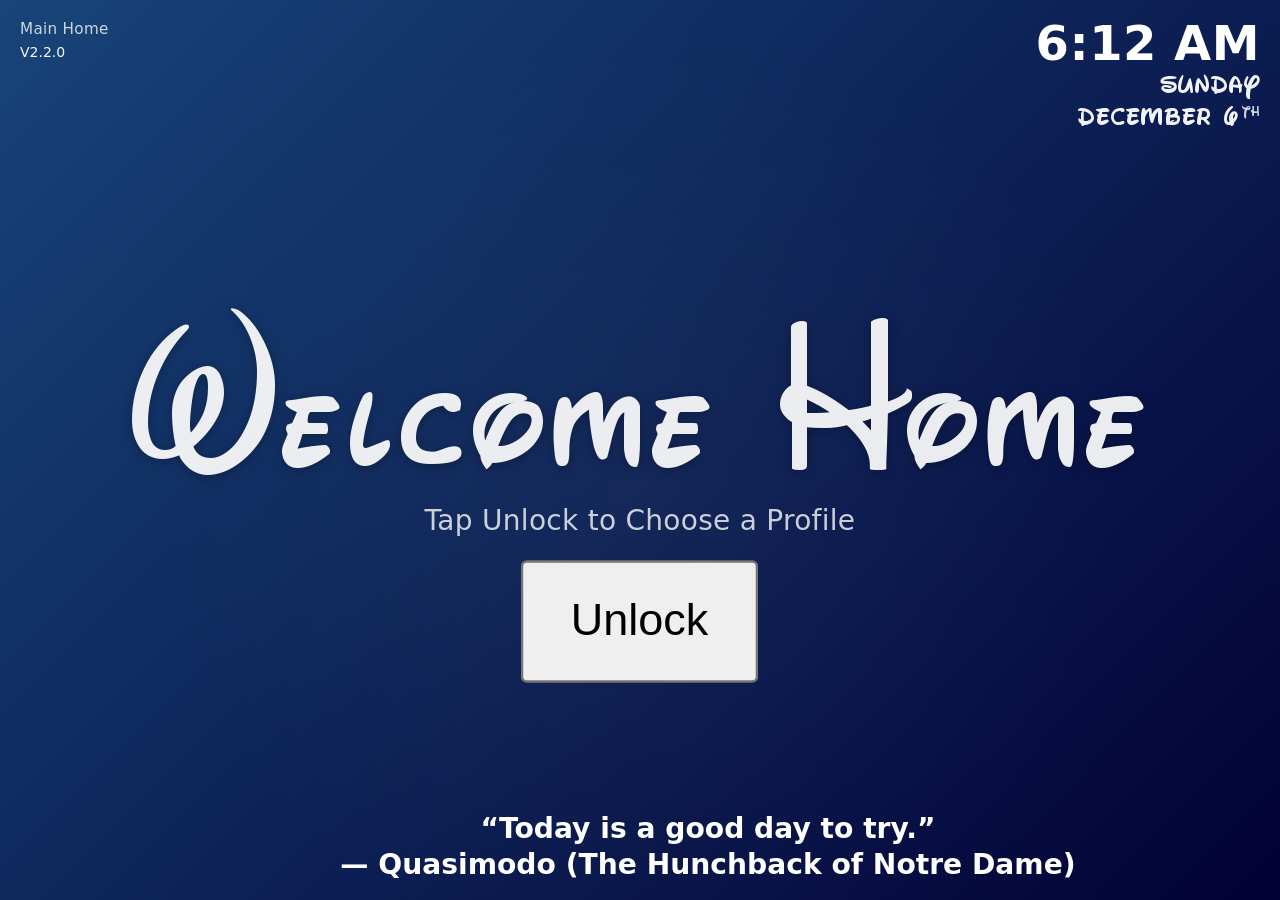
==== commit 350319cd: "Add files via upload" ====
--- a/index.html
+++ b/index.html
@@ -61,7 +61,7 @@
         <button class="menuBtn" data-profile="mira" type="button">Mira &amp; Baby Hazel</button>
         <button class="menuBtn" data-profile="mckenzie" type="button">McKenzie</button>
         <button class="menuBtn" data-profile="kaylia" type="button">Kaylia</button>
-        <button class="menuBtn" data-profile="resort" type="button">Resort Test</button>
+        <button class="menuBtn" data-profile="tisha" type="button">Tisha &amp; Christian</button>
       </div>
     </div>
 
@@ -76,7 +76,7 @@
         <button class="menuBtn" data-profile="mira" type="button">Mira &amp; Baby Hazel</button>
         <button class="menuBtn" data-profile="mckenzie" type="button">McKenzie</button>
         <button class="menuBtn" data-profile="kaylia" type="button">Kaylia</button>
-        <button class="menuBtn" data-profile="resort" type="button">Resort Test</button>
+        <button class="menuBtn" data-profile="tisha" type="button">Tisha &amp; Christian</button>
       </div>
     </div>
 
--- a/styles.css
+++ b/styles.css
@@ -1,1500 +1,1500 @@
-/* styles.css
-   =========================================================
-   Resort Channel — tablet-first (16:10 friendly)
-   CLEAN + COMPLETE (with Cascade Layers — no fighting by location)
-   ========================================================= */
-
-@layer base, views;
-
-/* =========================
-   BASE
-   ========================= */
-@layer base {
-
-  /* =========================
-     Fonts
-     ========================= */
-  @font-face {
-    font-family: "Waltograph";
-    src:
-      url("assets/fonts/Waltograph.woff2") format("woff2"),
-      url("assets/fonts/Waltograph.woff") format("woff");
-    font-style: normal;
-    font-display: swap;
-  }
-
-  @font-face {
-    font-family: "WaltographUI";
-    src:
-      url("assets/fonts/WaltographUI-Bold.woff2") format("woff2"),
-      url("assets/fonts/WaltographUI-Bold.woff") format("woff");
-    font-weight: bold;
-    font-style: normal;
-    font-display: swap;
-  }
-
-  * { box-sizing: border-box; }
-
-  :root{
-    /* Layout */
-    --topbar-h: 110px;
-    --content-max: 900px;
-
-    /* Home button reservation (footer safe area) */
-    --home-btn-size: 128px;
-    --home-btn-gap: 24px;
-    --footer-safe-left: calc(var(--home-btn-size) + var(--home-btn-gap));
-    --footer-safe-right: 16px;
-
-    /* UI */
-    --radius-lg: 24px;
-    --radius-md: 18px;
-    --radius-sm: 14px;
-
-    --border-soft: rgba(255,255,255,0.18);
-    --border-btn:  rgba(255,255,255,0.20);
-
-    --text-strong: rgba(255,255,255,0.96);
-    --text-soft:   rgba(255,255,255,0.82);
-
-    /* Countdown / FlipCounter sizing system */
-    --fc-pad: 18px;
-    --fc-gap: 18px;
-    --tile-w: 190px;
-    --tile-h: 240px;
-    --digit-size: 240px;
-    --days-size: 85px;
-    --seam-h: 9px;
-    --section-width: min(860px, 92vw);
-
-    /* Button system */
-    --btn-width: 480px;
-
-    /* Rail */
-    --rail-width: 310px;
-  }
-
-  html, body{
-    margin: 0;
-    height: 100%;
-    background: #000;
-    font-family: system-ui, -apple-system, "Segoe UI", Roboto, Arial, sans-serif;
-    color: #fff;
-  }
-
-  .app{
-    height: 100%;
-    position: relative;
-    overflow: hidden;
-  }
-
-  /* Always honor [hidden] */
-  [hidden] { display: none !important; }
-
-  /* =========================
-     Background
-     ========================= */
-  .bg{
-    position: absolute;
-    inset: 0;
-    background: linear-gradient(135deg, #2b7ddc, #040161);
-    pointer-events: none;
-  }
-
-  .bg::after{
-    content:"";
-    position:absolute;
-    inset:0;
-    background: radial-gradient(circle at 50% 55%, rgba(255,255,255,0.06), transparent 60%);
-    pointer-events:none;
-  }
-
-  .scrim{
-    position: absolute;
-    inset: 0;
-    background: rgba(0,0,0,0.45);
-    pointer-events: none;
-  }
-
-  /* =========================
-     Layout / Bars
-     ========================= */
-  .topbar{
-    position: relative;
-    z-index: 5;
-    display: grid;
-    grid-template-columns: 1fr auto 1fr;
-    align-items: start;
-    padding: 20px;
-    height: var(--topbar-h);
-  }
-
-  .pageText{
-    display: flex;
-    flex-direction: column;
-    gap: 4px;
-  }
-
-  .resortName{
-    font-size: 0.95rem;
-    letter-spacing: 0.02em;
-    opacity: 0.78;
-  }
-
-  /* Top-center system message (note) */
-  .systemMessage{
-    font-size: 48px;
-    opacity: 0;
-    transform: translateY(8px);
-  }
-
-  .systemMessage.fade-in{ animation: fadeInUp 0.6s ease-out forwards; }
-  .systemMessage.fade-out{ animation: fadeOutUp 0.6s ease-in forwards; }
-
-  .oneDayMessage.fade-in{ animation: fadeInUp 0.6s ease-out forwards; }
-  .oneDayMessage.fade-out{ animation: fadeOutUp 0.6s ease-in forwards; }
-
-  @keyframes fadeInUp{
-    from{ opacity: 0; transform: translateY(8px); }
-    to{ opacity: 1; transform: translateY(0); }
-  }
-  @keyframes fadeOutUp{
-    from{ opacity: 1; transform: translateY(0); }
-    to{ opacity: 0; transform: translateY(-8px); }
-  }
-
-  .clockBlock{ text-align: right; }
-
-  .clock{
-    font-size: 48px;
-    font-weight: 900;
-    letter-spacing: 0.01em;
-    line-height: 46px;
-  }
-
-  .day,
-  .date{
-    font-family: "WaltographUI", system-ui, sans-serif;
-    font-size: 24px;
-    line-height: 28px;
-    font-weight: 850;
-    opacity: 0.95;
-  }
-
-  .daySuffix{
-    font-size: 0.6em;
-    vertical-align: super;
-    margin-left: 2px;
-    opacity: 0.85;
-  }
-
-  /* Main center area */
-  .center{
-    position: relative;
-    z-index: 4;
-    height: calc(100% - var(--topbar-h));
-    display: flex;
-    align-items: center;
-    justify-content: center;
-    text-align: center;
-    padding-top: 6vh;
-    margin-top: -10vh;
-  }
-
-  /* Let the page host behave like a full-screen stage */
-  #pageHost{
-    position: relative;
-    width: 100%;
-    height: 100%;
-  }
-
-  /* =========================
-     Bottom Bar / Quote / Ticker
-     ========================= */
-  .bottombar{
-    position: fixed;
-    left: 0;
-    right: 0;
-    bottom: 6px;
-    padding: 10px 16px;
-    z-index: 5;
-  }
-
-  .bottombar .ticker{
-    margin-left: var(--footer-safe-left);
-    margin-right: var(--footer-safe-right);
-    width: auto;
-    text-align: center;
-  }
-
-  #message{
-    white-space: pre-line;
-    text-align: center;
-  }
-
-  /* Clamp to 2 lines */
-  .bottombar .ticker #message{
-    font-size: clamp(26px, 2.2vw, 32px);
-    font-weight: 600;
-    line-height: 1.3;
-
-    display: -webkit-box;
-    -webkit-box-orient: vertical;
-    -webkit-line-clamp: 2;
-    line-clamp: 2;
-    overflow: hidden;
-  }
-
-  /* =========================
-     Splash text
-     ========================= */
-  .greeting{
-    font-family: "Waltograph", system-ui, sans-serif;
-    font-size: clamp(200px, 4.2vw, 250px);
-    letter-spacing: 0.03em;
-    margin: 0;
-    font-weight: 400;
-    font-synthesis: none;
-    -webkit-font-smoothing: antialiased;
-    text-rendering: optimizeLegibility;
-    color: rgba(255,255,255,0.92);
-    text-shadow: 0 2px 12px rgba(0,0,0,0.28);
-  }
-
-  .tagline{
-    text-align: center;
-    font-size: clamp(8px, 2.4vw, 28px);
-    opacity: 0.78;
-    letter-spacing: 0.01em;
-    margin-top: 2px;
-  }
-
-  .lockBox{ margin-top: 60px; }
-
-  #unlock{
-    scale: 2.5;
-    padding: 12px 18px;
-    font-size: 18px;
-  }
-
-  #error{
-    display: none;
-    color: #ff9999;
-    margin-top: 8px;
-  }
-
-  /* =========================
-     Unified button grid + style
-     ========================= */
-  .menuGrid{
-    display: grid;
-    grid-template-columns: repeat(2, auto);
-    gap: 12px;
-    margin: 30px auto 0;
-    width: fit-content;
-    justify-items: center;
-    align-items: center;
-  }
-
-  /* Profile actions ONLY = 1 column */
-  #profileView .menuGrid{ grid-template-columns: 1fr; }
-
-  /* Splash menu hidden until unlocked */
-  #splash .menuGrid--welcome{ display: none; }
-
-  .menuBtn{
-    width: var(--btn-width);
-    padding: 18px 18px;
-    border-radius: var(--radius-md);
-    font-size: 22px;
-    font-weight: 850;
-    letter-spacing: 0.02em;
-
-    border: 1px solid var(--border-btn);
-    background: linear-gradient(180deg, rgba(255,255,255,0.18), rgba(255,255,255,0.10));
-    color: var(--text-strong);
-
-    box-shadow:
-      inset 0 1px 0 rgba(255,255,255,0.22),
-      0 10px 24px rgba(0,0,0,0.28);
-
-    cursor: pointer;
-    text-align: center;
-    transition: transform 100ms ease, background 180ms ease, box-shadow 180ms ease;
-    -webkit-tap-highlight-color: transparent;
-  }
-
-  .menuBtn:hover{
-    background: linear-gradient(180deg, rgba(255,255,255,0.22), rgba(255,255,255,0.12));
-  }
-
-  .menuBtn:active{
-    transform: scale(0.985);
-    box-shadow:
-      inset 0 1px 0 rgba(255,255,255,0.20),
-      0 6px 18px rgba(0,0,0,0.26);
-  }
-
-  /* =========================
-     Chooser View
-     ========================= */
-  #chooser{
-    width: 100%;
-    display: flex;
-    flex-direction: column;
-    align-items: center;
-    margin: 0 auto;
-    min-height: 62vh;
-    white-space: nowrap;
-  }
-
-  /* =========================
-     Profile View
-     ========================= */
-  #profileView{
-    width: 100%;
-    margin: 0 auto;
-    min-height: 62vh;
-    flex-direction: column;
-    align-items: center;
-    white-space: nowrap;
-  }
-
-  #profileView .ProfileViewGreeting{
-    font-family: "Waltograph", system-ui, sans-serif;
-    font-size: clamp(100px, 4.2vw,160px);
-    font-weight: 400;
-    font-synthesis: none;
-    -webkit-font-smoothing: antialiased;
-    text-rendering: optimizeLegibility;
-    color: rgba(255,255,255,0.92);
-    text-shadow: 0 2px 12px rgba(0,0,0,0.28);
-    margin: 20px auto;
-    max-width: 92vw;
-    white-space: nowrap;
-  }
-
-  #profileActions{
-    margin-top: 18px;
-    width: min(520px, 92vw);
-    margin-left: auto;
-    margin-right: auto;
-    padding-bottom: 6px;
-  }
-
-  /* =========================
-     Home Button
-     ========================= */
-  .backBtn{
-    position: absolute;
-    left: 16px;
-    bottom: 8px;
-    width: var(--home-btn-size);
-    height: var(--home-btn-size);
-    border-radius: 50%;
-    border: 1px solid rgba(255,255,255,0.25);
-    background: rgba(0,0,0,0.35);
-    opacity: 0.65;
-    display: none;
-    cursor: pointer;
-    z-index: 50;
-    overflow: hidden;
-    -webkit-tap-highlight-color: transparent;
-    outline: none;
-    padding: 0;
-
-    box-shadow:
-      inset 0 1px 0 rgba(255,255,255,0.10),
-      0 14px 30px rgba(0,0,0,0.30);
-  }
-
-  .backBtn::after{
-    content:"";
-    position:absolute;
-    inset:0;
-    border-radius:50%;
-    background: rgba(255,255,255,0.18);
-    opacity: 0;
-    transition: opacity 120ms ease;
-    pointer-events:none;
-  }
-
-  .backBtn.disabled{
-    opacity: 0.35;
-    pointer-events: none;
-  }
-
-  .homeIcon{
-    position:absolute;
-    width: 130px;
-    height:auto;
-    left:50%;
-    top:50%;
-    transform: translate(-50%, -50%) translateX(-4px);
-    pointer-events:none;
-  }
-
-  /* =========================
-     Numpad Overlay
-     ========================= */
-  .overlay{
-    position: absolute;
-    inset: 0;
-    display: none;
-    align-items: center;
-    justify-content: center;
-    background: rgba(0,0,0,0.65);
-    z-index: 20;
-    pointer-events: none;
-  }
-
-  .overlay.show{
-    display: flex;
-    pointer-events: auto;
-  }
-
-  .numpad{
-    background:#111;
-    padding: 18px;
-    border-radius: var(--radius-md);
-    width: 320px;
-    border: 1px solid rgba(255,255,255,0.10);
-    box-shadow: 0 18px 44px rgba(0,0,0,0.45);
-  }
-
-  .dots{
-    display:flex;
-    justify-content:center;
-    gap:10px;
-    margin: 10px 0;
-  }
-
-  .dot{
-    width: 12px;
-    height: 12px;
-    border-radius: 50%;
-    background: rgba(255,255,255,0.20);
-  }
-
-  .dot.filled{ background:#fff; }
-
-  .grid{
-    display:grid;
-    grid-template-columns: repeat(3, 1fr);
-    gap: 10px;
-  }
-
-  .key{
-    padding: 16px;
-    font-size: 18px;
-    background: rgba(255,255,255,0.10);
-    border: none;
-    color: #fff;
-    border-radius: 12px;
-    transition: transform 80ms ease, background 120ms ease;
-  }
-
-  .key:active{
-    transform: scale(0.96);
-    background: rgba(255,255,255,0.18);
-  }
-
-  .keyFn{ font-size: 14px; }
-
-  .npError{
-    color:#ff9999;
-    text-align:center;
-    margin-top:10px;
-    font-weight: 700;
-  }
-
-  /* =========================
-     Countdown Config Modal
-     ========================= */
-  .cdOverlay{
-    position: fixed;
-    inset: 0;
-    display: none;
-    align-items: center;
-    justify-content: center;
-    padding: 28px;
-    background: rgba(0,0,0,0.65);
-    z-index: 999;
-    pointer-events: none;
-  }
-
-  .cdOverlay.show{
-    display:flex;
-    pointer-events: auto;
-  }
-
-  .cdCard{
-    width: min(620px, 96vw);
-    background: rgba(15,15,15,0.94);
-    border: 1px solid rgba(255,255,255,0.18);
-    border-radius: var(--radius-lg);
-    padding: 30px 32px;
-    box-shadow: 0 18px 44px rgba(0,0,0,0.45);
-    pointer-events: auto;
-  }
-
-  .cdHeader{
-    display: grid;
-    grid-template-columns: 1fr auto 1fr;
-    align-items: center;
-    margin-bottom: 20px;
-    position: relative;
-  }
-
-  .cdTitle{
-    grid-column: 2;
-    text-align:center;
-    font-size: 32px;
-    font-weight: 900;
-    letter-spacing: 0.2px;
-    pointer-events:none;
-  }
-
-  .cdClose{
-    grid-column: 3;
-    justify-self: end;
-    width: 56px;
-    height: 56px;
-    border-radius: 16px;
-    border: 1px solid rgba(255,255,255,0.20);
-    background: rgba(255,255,255,0.10);
-    color: rgba(255,255,255,0.95);
-    cursor: pointer;
-    font-size: 22px;
-    position: relative;
-    z-index: 5;
-  }
-
-  .cdClose:active{ transform: translateY(1px); }
-
-  #countdownOverlay[data-mode="change"] #cdClear{ display:none !important; }
-  #countdownOverlay:not([data-mode="change"]) #cdClear{ display:inline-block; }
-
-  .fieldRow{
-    display: grid;
-    grid-template-columns: 1fr max-content;
-    align-items: center;
-    gap: 22px;
-    margin: 18px 0;
-    padding: 18px 20px;
-    border-radius: var(--radius-md);
-    background: rgba(255,255,255,0.05);
-    border: 1px solid rgba(255,255,255,0.10);
-  }
-
-  .fieldLabel{
-    font-size: 24px;
-    opacity: 0.92;
-  }
-
-  .fieldInput{
-    width: auto;
-    height: 56px;
-    margin: 0 auto;
-    padding: 0 10px;
-    border-radius: 16px;
-    border: 1px solid rgba(255,255,255,0.22);
-    background: rgba(0,0,0,0.30);
-    color: rgba(255,255,255,0.95);
-    justify-self: center;
-    font-size: 24px;
-    text-align: center;
-    align-self: center;
-  }
-
-  .btnRow{
-    display: grid;
-    grid-template-columns: 1fr 1fr;
-    gap: 18px;
-    margin-top: 24px;
-    width: 100%;
-  }
-
-  .btnRow .cdBtn{
-    width: 100%;
-    padding: 14px 14px;
-    font-size: clamp(18px, 2.8vw, 26px);
-    font-weight: 900;
-    border-radius: var(--radius-md);
-    border: 1px solid rgba(255,255,255,0.20);
-    background: linear-gradient(180deg, rgba(255,255,255,0.18), rgba(255,255,255,0.10));
-    color: rgba(255,255,255,0.96);
-
-    min-width: 0;
-    white-space: nowrap;
-    overflow: hidden;
-    text-overflow: ellipsis;
-  }
-
-  #countdownOverlay[data-mode="change"] #cdSave{ grid-column: 2; }
-
-  /* =========================
-     Profile Backgrounds
-     ========================= */
-  .app.profile-verhulst .bg{
-    background-image: url("assets/bg-verhulst.webp");
-    background-size: cover;
-    background-position: center;
-  }
-  .app.profile-lori .bg{
-    background-image: url("assets/bg-lori.jpg");
-    background-size: cover;
-    background-position: center;
-  }
-  .app.profile-mckenzie .bg{
-    background-image: url("assets/bg-mckenzie.png");
-    background-size: cover;
-    background-position: center;
-  }
-  .app.profile-kaylia .bg{
-    background-image: url("assets/bg-kaylia.jpg");
-    background-size: cover;
-    background-position: center;
-  }
-  .app.profile-mira .bg{
-    background-image: url("assets/bg-mira.jpg");
-    background-size: cover;
-    background-position: center;
-  }
-  .app.profile-resort .bg{
-    background-image: url("assets/bg-resort.jpg");
-    background-size: cover;
-    background-position: center;
-  }
-  .app[class*="profile-"] .scrim{ background: rgba(0,0,0,0.45); }
-
-  /* =========================
-     Countdown Mode Backgrounds
-     ========================= */
-  .app.countdown-mode .bg{
-    background-image: url("assets/saratoga-bkgd.png");
-    background-size: cover;
-    background-position: center bottom;
-    background-repeat: no-repeat;
-  }
-
-  .app.countdown-mode.one-day-mode .bg{
-    background-image: url("assets/one-day-bkgd.webp");
-    background-size: cover;
-    background-position: center center;
-    background-repeat: no-repeat;
-  }
-
-  .app.countdown-mode #greeting,
-  .app.countdown-mode #tagline,
-  .app.countdown-mode #profileActions{
-    display:none !important;
-  }
-
-  /* =========================
-     Countdown Display (FlipCounter)
-     ========================= */
-  .countdown-section{
-    position: absolute;
-    left: 50%;
-    top: 50%;
-    transform: translate(-50%, -50%);
-    z-index: 6;
-    width: var(--section-width);
-    padding: 5px;
-  }
-
-  .flipcounter{
-    position: relative;
-    overflow: hidden;
-    border-radius: 22px;
-    padding: var(--fc-pad);
-    background: linear-gradient(180deg, rgba(30,120,255,0.65), rgba(35,95,220,0.50));
-    border: 1px solid rgba(255,255,255,0.22);
-    box-shadow: 0 16px 34px rgba(0,0,0,0.22);
-    min-height: 340px;
-  }
-
-  .flipcounter-top{
-    position: relative;
-    z-index: 2;
-    display:flex;
-    align-items:center;
-    justify-content: space-between;
-    gap: 14px;
-    margin-bottom: 14px;
-  }
-
-  .flipcounter-kicker{
-    font-weight: 900;
-    font-size: 20px;
-    letter-spacing: 0.04em;
-  }
-
-  .flipcounter-date{
-    margin-top: 4px;
-    opacity: 0.9;
-    font-size: 16px;
-  }
-
-  .flipcounter-change{
-    padding: 12px 14px;
-    border-radius: 14px;
-    border: 1px solid rgba(255,255,255,0.22);
-    background: rgba(255,255,255,0.12);
-    color: rgba(255,255,255,0.95);
-    font-weight: 800;
-    cursor: pointer;
-  }
-
-  .flipcounter-midband{
-    position:absolute;
-    left:0;
-    right:0;
-    top:85px;
-    height:265px;
-    background: rgba(0,0,0,0.16);
-  }
-
-  .flipcounter-row{
-    position: relative;
-    z-index: 2;
-    display:flex;
-    align-items:center;
-    justify-content:center;
-    gap: var(--fc-gap);
-    padding: 18px 12px 12px;
-  }
-
-  .flipcounter-digits{
-    display:flex;
-    gap: 12px;
-  }
-
-  .flipcounter-tile{
-    position: relative;
-    overflow: hidden;
-    width: var(--tile-w);
-    height: var(--tile-h);
-    border-radius: 14px;
-    background: rgba(255,255,255,0.98);
-    box-shadow: 0 14px 30px rgba(0,0,0,0.28);
-    display: grid;
-    place-items: center;
-  }
-
-  .flipcounter-tile::after{
-    content:"";
-    position:absolute;
-    left:5px;
-    right:5px;
-    top:50%;
-    height: var(--seam-h);
-    transform: translateY(-10px);
-    background: rgba(0,0,0,0.90);
-    border-radius: 3px;
-    pointer-events:none;
-  }
-
-  .flipcounter-tile span{
-    display:block;
-    width:100%;
-    text-align:center;
-    font-size: var(--digit-size);
-    font-weight: 900;
-    line-height: 1;
-    margin: 0;
-    padding: 0;
-    font-variant-numeric: tabular-nums;
-    font-feature-settings: "tnum" 1;
-    color: rgba(5,30,55,0.95);
-  }
-
-  .flipcounter-daysLabel{
-    font-size: var(--days-size);
-    font-weight: 800;
-    line-height: 1;
-    letter-spacing: 0.2px;
-    color: rgba(255,255,255,0.95);
-    padding-right: 6px;
-  }
-
-  .flipcounter-footer{
-    position: relative;
-    z-index: 2;
-    background: rgba(0,0,0,0.14);
-    padding: 10px 14px;
-    text-align:center;
-    border-radius: 14px;
-    margin-top: 10px;
-  }
-
-  .flipcounter-footerText{
-    font-size: 16px;
-    font-weight: 900;
-    letter-spacing: 0.9px;
-    color: rgba(255,255,255,0.92);
-  }
-
-  .flipcounter-tile.is-flipping{
-    animation: tileFlipUp 220ms ease-out;
-    transform-origin: 50% 70%;
-  }
-
-  @keyframes tileFlipUp{
-    0%   { transform: translateY(6px) rotateX(0deg); }
-    40%  { transform: translateY(0px) rotateX(-14deg); }
-    100% { transform: translateY(0px) rotateX(0deg); }
-  }
-
-  /* =========================
-     One-Day / Arrival / Post-trip
-     ========================= */
-  .app.countdown-mode .scrim { background: rgba(0,0,0,0.25); }
-  .app.countdown-mode.one-day-mode .scrim { background: rgba(0,0,0,0.15); }
-
-  .app.countdown-mode.one-day-mode .flipcounter{ display: none !important; }
-
-  .oneDayMessage{
-    position: fixed;
-    left: 50%;
-    top: 50%;
-    z-index: 20;
-
-    --lift: -220px;
-    --in: 700ms;
-    --hold: 3500ms;
-    --out: 700ms;
-
-    max-width: 980px;
-    min-width: 750px;
-    line-height: 1.35;
-    text-align: center;
-    white-space: normal;
-
-    font-family: "WaltographUI", system-ui, sans-serif;
-    font-size: clamp(64px, 3.8vw, 72px);
-    font-weight: 900;
-    letter-spacing: 0.06em;
-
-    color: rgba(255,255,255,0.96);
-    text-shadow:
-      0 4px 18px rgba(0,0,0,0.45),
-      0 0 22px rgba(255,255,255,0.35);
-
-    transform: translate(-50%, -50%) translateY(var(--lift));
-    opacity: 0;
-    animation: oneDayInOut calc(var(--in) + var(--hold) + var(--out)) ease-in-out infinite;
-    will-change: transform, opacity;
-
-    display: none;
-  }
-
-  .app.countdown-mode.one-day-mode .oneDayMessage{ display: block; }
-
-  .app.arrival-day-mode .oneDayMessage{
-    display: block;
-    animation: none;
-    opacity: 1;
-  }
-
-  .app.arrival-day-mode .flipcounter{ display: none !important; }
-
-  @keyframes oneDayInOut{
-    0%{
-      opacity: 0;
-      transform: translate(-50%, -50%) translateY(calc(var(--lift) + 16px)) scale(0.985);
-    }
-    12%{
-      opacity: 1;
-      transform: translate(-50%, -50%) translateY(var(--lift)) scale(1);
-    }
-    78%{
-      opacity: 1;
-      transform: translate(-50%, -50%) translateY(var(--lift)) scale(1);
-    }
-    100%{
-      opacity: 0;
-      transform: translate(-50%, -50%) translateY(calc(var(--lift) - 10px)) scale(0.99);
-    }
-  }
-
-  .app.arrival-day-mode .bg{
-    background-image: url("assets/one-day-bkgd.webp");
-    background-size: cover;
-    background-position: center center;
-    background-repeat: no-repeat;
-  }
-
-  .app.post-trip-mode .bg{
-    background-image: url("assets/bg-welcome-home.png");
-    background-size: cover;
-    background-position: center bottom;
-    background-repeat: no-repeat;
-  }
-
-  .app.post-trip-mode .scrim{ background: rgba(0,0,0,0.40); }
-
-  .app.post-trip-mode .oneDayMessage{
-    display: block;
-    animation: none;
-    opacity: 1;
-    font-size: clamp(54px, 3.2vw, 64px);
-  }
-
-  /* =========================
-     Fireworks canvas overlay
-     ========================= */
-  #fireworksCanvas{
-    position: fixed;
-    inset: 0;
-    width: 100vw;
-    height: 100vh;
-    pointer-events: none;
-    background: transparent;
-    z-index: 9999;
-  }
-
-  /* =========================
-     HOME LOCATION OVERLAY (City/State/ZIP) — STYLE ONLY
-     ========================= */
-  #homeLocationOverlay.overlay{ z-index: 30; }
-
-  #homeLocationOverlay .overlayCard{
-    width: min(720px, 92vw);
-    background: rgba(15,15,15,0.94);
-    border: 1px solid rgba(255,255,255,0.18);
-    border-radius: var(--radius-lg);
-    padding: 28px 28px 22px;
-    box-shadow: 0 18px 44px rgba(0,0,0,0.45);
-    position: relative;
-  }
-
-  #homeLocationOverlay .overlayClose{
-    position: absolute;
-    top: 18px;
-    right: 18px;
-    width: 56px;
-    height: 56px;
-    border-radius: 16px;
-    border: 1px solid rgba(255,255,255,0.20);
-    background: rgba(255,255,255,0.10);
-    color: rgba(255,255,255,0.95);
-    cursor: pointer;
-    font-size: 22px;
-    line-height: 1;
-    display: grid;
-    place-items: center;
-    box-shadow:
-      inset 0 1px 0 rgba(255,255,255,0.14),
-      0 10px 22px rgba(0,0,0,0.25);
-  }
-
-  #homeLocationOverlay .overlayClose:active{ transform: translateY(1px); }
-
-  #homeLocationOverlay .overlayTitle{
-    margin: 0 0 8px;
-    font-size: 44px;
-    font-weight: 950;
-    letter-spacing: 0.2px;
-  }
-
-  #homeLocationOverlay .overlaySub{
-    margin: 0 0 18px;
-    font-size: 22px;
-    opacity: 0.84;
-    line-height: 1.25;
-  }
-
-  #homeLocationOverlay .formRow{
-    margin-top: 10px;
-    padding: 18px 18px;
-    border-radius: var(--radius-md);
-    background: rgba(255,255,255,0.05);
-    border: 1px solid rgba(255,255,255,0.10);
-  }
-
-  #homeLocationOverlay .formLabel{
-    display: block;
-    text-align: left;
-    font-size: 22px;
-    font-weight: 850;
-    opacity: 0.92;
-    margin-bottom: 10px;
-  }
-
-  #homeLocationOverlay input[type="text"]{
-    width: 100%;
-    height: 60px;
-    padding: 0 16px;
-    border-radius: 16px;
-    border: 1px solid rgba(255,255,255,0.22);
-    background: rgba(0,0,0,0.30);
-    color: rgba(255,255,255,0.95);
-    font-size: 26px;
-    font-weight: 800;
-    letter-spacing: 0.2px;
-    outline: none;
-  }
-
-  #homeLocationOverlay input[type="text"]::placeholder{
-    color: rgba(255,255,255,0.45);
-    font-weight: 700;
-  }
-
-  #homeLocationOverlay .formError,
-  #homeLocationOverlay .formStatus{
-    margin-top: 14px;
-    padding: 12px 14px;
-    border-radius: 14px;
-    font-size: 18px;
-    font-weight: 850;
-    letter-spacing: 0.02em;
-    text-align: left;
-  }
-
-  #homeLocationOverlay .formError{
-    background: rgba(255, 80, 80, 0.14);
-    border: 1px solid rgba(255, 120, 120, 0.35);
-    color: rgba(255, 210, 210, 0.95);
-  }
-
-  #homeLocationOverlay .formStatus{
-    background: rgba(120, 200, 255, 0.12);
-    border: 1px solid rgba(160, 220, 255, 0.28);
-    color: rgba(235, 250, 255, 0.95);
-  }
-
-  #homeLocationOverlay .overlayActions{
-    display: grid;
-    grid-template-columns: repeat(4, auto);
-    justify-content: center;
-    gap: 14px;
-    margin-top: 18px;
-  }
-
-  #homeLocationOverlay .overlayActions button{
-    height: 56px;
-    min-width: 140px;
-    border-radius: var(--radius-md);
-    border: 1px solid rgba(255,255,255,0.20);
-    background: linear-gradient(180deg, rgba(255,255,255,0.18), rgba(255,255,255,0.10));
-    color: rgba(255,255,255,0.96);
-    font-size: 20px;
-    font-weight: 900;
-    letter-spacing: 0.02em;
-
-    cursor: pointer;
-    white-space: nowrap;
-    overflow: hidden;
-    text-overflow: ellipsis;
-
-    box-shadow:
-      inset 0 1px 0 rgba(255,255,255,0.20),
-      0 10px 22px rgba(0,0,0,0.26);
-
-    -webkit-tap-highlight-color: transparent;
-  }
-
-  #homeLocationOverlay .overlayActions button:active{
-    transform: scale(0.985);
-    box-shadow:
-      inset 0 1px 0 rgba(255,255,255,0.18),
-      0 6px 18px rgba(0,0,0,0.22);
-  }
-
-  #homeLocationOverlay .btnSecondary{ background: rgba(255,255,255,0.10); }
-
-  #homeLocationOverlay .btnDanger{
-    background: linear-gradient(180deg, rgba(255,80,80,0.22), rgba(255,80,80,0.10));
-    border-color: rgba(255,140,140,0.35);
-  }
-
-  #homeLocationOverlay .btnPrimary{
-    background: linear-gradient(180deg, rgba(30,120,255,0.55), rgba(35,95,220,0.45));
-    border-color: rgba(160, 205, 255, 0.40);
-  }
-
-  #homeLocationOverlay .overlayActions button:disabled{
-    opacity: 0.45;
-    cursor: not-allowed;
-    transform: none;
-    box-shadow: inset 0 1px 0 rgba(255,255,255,0.12);
-  }
-
-  @media (max-width: 680px){
-    #homeLocationOverlay .overlayTitle{ font-size: 36px; }
-    #homeLocationOverlay .overlaySub{ font-size: 18px; }
-    #homeLocationOverlay input[type="text"]{ font-size: 22px; height: 54px; }
-    #homeLocationOverlay .overlayActions{ grid-template-columns: 1fr 1fr; }
-  }
-
-  .versionTag{
-    margin-top: 2px;
-    font-size: 14px;
-    opacity: 0.95;
-    text-transform: uppercase;
-  }
-
-  /* =========================
-     PROFILE SETTINGS (CSS-only panel + title)
-     ========================= */
-  #profileSettingsView{
-    background: rgba(74, 74, 74, 1);
-    border-radius: 18px;
-    border: 1px solid rgba(255, 255, 255, 0.15);
-    box-shadow: 0 10px 28px rgba(0, 0, 0, 0.45);
-    width: min(760px, 92vw);
-    padding: 28px 28px 24px;
-    margin: 0;
-    display: flex;
-    flex-direction: column;
-    align-items: center;
-  }
-
-  .profileSettingsTitle{
-    font-family: "Waltograph", system-ui, sans-serif;
-    font-size: clamp(120px, 4.6vw, 185px);
-    font-weight: 400;
-    margin: 10px auto 6px;
-    color: rgba(255,255,255,0.92);
-    text-shadow: 0 2px 12px rgba(0,0,0,0.28);
-    white-space: nowrap;
-  }
-
-  #profileSettingsView .tagline{
-    margin: 0 0 16px 0;
-    opacity: 0.85;
-  }
-
-  #profileSettingsView .menuGrid{
-    grid-template-columns: 1fr;
-    gap: 12px;
-    margin-top: 10px;
-  }
-
-  /* =========================
-     RESORT TV PAGE (base styling)
-     ========================= */
-  #resortTV{
-    position: absolute;
-    inset: 0;
-    width: 100%;
-    height: 100%;
-  }
-
-  .page.resortTV{ height: 100%; }
-
-  .resortTV-grid{
-    display: grid;
-    grid-template-columns: 1fr var(--rail-width);
-    height: 100%;
-  }
-
-  /* Slides span full width behind rail */
-  .slide-stage{
-    grid-column: 1 / -1;
-    grid-row: 1;
-    position: relative;
-    overflow: hidden;
-    height: 100%;
-    width: 100%;
-    z-index: 1;
-  }
-
-/* Slides: single source of truth (no keyframes, no duplicate definitions) */
-.slide{
-  position: absolute;
-  inset: 0;
-  width: 100%;
-
-  /* default off-screen right */
-  transform: translate3d(100%, 0, 0);
-
-  will-change: transform;
-  backface-visibility: hidden;
-
-  transition: transform 1800ms cubic-bezier(.22,.61,.36,1);
-}
-
-.slide.is-active{
-  transform: translate3d(0, 0, 0);
-}
-
-.slide.is-incoming{
-  transform: translate3d(100%, 0, 0);
-}
-
-.slide.is-outgoing{
-  transform: translate3d(-100%, 0, 0);
-}
-
-  .slide-bg{
-    position: absolute;
-    inset: 0;
-    background-size: cover;
-    background-position: center;
-    background-repeat: no-repeat;
-    z-index: 1;
-  }
-
-  .slide-content{
-    position: absolute;
-    right: calc(var(--rail-width) + 20px);
-    left: auto;
-    top: 45%;
-    transform: translateY(-50%);
-    width: min(460px, calc(100% - var(--rail-width) - 120px));
-    text-align: center;
-
-    z-index: 2;
-    padding: 18px 10px;
-
-    background: rgba(0,0,0,0.18);
-    border: 1px solid rgba(255,255,255,0.10);
-    border-radius: 18px;
-    backdrop-filter: blur(2px);
-  }
-
-  .slide-content .hero-subtitle{
-    font-size: clamp(28px, 3vw, 44px);
-    opacity: 0.9;
-    margin: 0 0 10px 0;
-  }
-
-  .slide-content .hero-time{
-    font-size: clamp(36px, 4vw, 64px);
-    font-weight: 500;
-    margin: 0;
-  }
-
-  /* Rail */
-  .resortTV-rail{
-    grid-column: 2;
-    grid-row: 1;
-    position: relative;
-    z-index: 5;
-
-    justify-content: flex-start;
-    height: 100%;
-    padding: 22px 18px;
-    display: flex;
-    flex-direction: column;
-    align-items: center;
-    gap: 2px;
-
-    background:
-      radial-gradient(circle at 25% 8%, rgba(120,160,255,0.22), transparent 60%),
-      linear-gradient(180deg, #8a2f45 0%, #6a2b4f 38%, #3b2a5e 68%, #1c2444 100%);
-
-    border-left: 1px solid rgba(255,255,255,0.14);
-    box-shadow: -18px 0 40px rgba(0,0,0,0.25);
-  }
-
-  .rail-brand{
-    width: 74%;
-    display: flex;
-    justify-content: center;
-    align-items: center;
-    margin-top: -18px;
-    margin-bottom: -5px;
-  }
-
-  .rail-brandLogo{
-    width: 100%;
-    height: auto;
-    display: block;
-    opacity: 0.95;
-    padding-bottom: 2px;
-  }
-
-  .rail-divider{
-    width: 100%;
-    height: 2px;
-    background: rgba(255,255,255,0.35);
-    margin: 2px 0;
-  }
-
-  /* WEATHER */
-  .rail-weatherWrap{ width: 100%; padding: 6px 0 8px; }
-
-  .rail-metaRow{
-    width: 100%;
-    display: flex;
-    align-items: baseline;
-    justify-content: space-between;
-    padding-bottom: 2px;
-  }
-
-  .rail-metaLeft,
-  .rail-metaRight{
-    font-size: 22px;
-    font-weight: 800;
-    opacity: 0.95;
-    white-space: nowrap;
-  }
-
-  .rail-thinRule{
-    width: 100%;
-    height: 2px;
-    margin: 2px 0 4px;
-    background: rgba(255,255,255,0.22);
-  }
-
-  .rail-weather2col{
-    width: 100%;
-    display: grid;
-    grid-template-columns: 1fr auto 1fr;
-    column-gap: 16px;
-    align-items: start;
-  }
-
-  .rail-vRule{
-    width: 1px;
-    height: 100%;
-    background: rgba(255,255,255,0.18);
-    justify-self: center;
-  }
-
-  .rail-colTitle{
-    text-align: center;
-    font-size: 30px;
-    font-weight: 900;
-    opacity: 0.98;
-  }
-
-  .rail-itemLabel{
-    font-size: 18px;
-    font-weight: 800;
-    opacity: 0.92;
-  }
-
-  .rail-card{
-    width: 100%;
-    height: 52px;
-    display: flex;
-    align-items: center;
-    gap: 8px;
-    justify-content: center;
-    border-radius: 4px;
-    border: 1px solid rgba(255,255,255,0.18);
-    background: linear-gradient(180deg, rgba(255,255,255,0.10), rgba(255,255,255,0.05));
-    box-shadow:
-      0 8px 14px rgba(0,0,0,0.20),
-      inset 0 1px 0 rgba(255,255,255,0.10);
-  }
-
-  .rail-weatherIcon{
-    display: inline-flex;
-    align-items: center;
-    justify-content: center;
-    line-height: 0;
-  }
-
-  .rail-weatherIcon img,
-  .rail-weatherIcon svg{
-    display: block;
-    height: 50px;
-    width: auto;
-  }
-
-  .rail-cardTemp{
-    font-size: 30px;
-    font-weight: 900;
-    line-height: 1;
-    font-variant-numeric: tabular-nums;
-    font-feature-settings: "tnum" 1;
-    padding-right: 5px;
-  }
-
-  .rail-itemWhen{
-    margin-top: 6px;
-    text-align: center;
-    font-size: 16px;
-    font-weight: 800;
-    opacity: 0.92;
-    letter-spacing: 0.02em;
-    min-height: 18px;
-  }
-
-  /* HOURS */
-  .rail-sectionTitle{
-    font-size: 24px;
-    text-align: center;
-    letter-spacing: 0.16em;
-    text-transform: uppercase;
-    opacity: 0.95;
-  }
-
-  .rail-hoursList{
-    margin: 8px 0;
-    display: flex;
-    flex-direction: column;
-    gap: 12px;
-  }
-
-  .rail-hoursItem{
-    display: grid;
-    grid-template-columns: 30px 1fr;
-    gap: 12px;
-    align-items: start;
-  }
-
-  .rail-hoursIcon{
-    font-size: 24px;
-    opacity: 0.95;
-    margin-top: 2px;
-    margin-right: 4px;
-  }
-
-  .rail-hoursName{
-    font-size: 20px;
-    font-weight: 800;
-    line-height: 1.15;
-  }
-
-  .rail-hoursTime{
-    font-size: 18px;
-    opacity: 0.92;
-    margin-top: 3px;
-  }
-
-  .rail-typicalNote{
-    margin-bottom: 2px;
-    text-align: center;
-    font-size: 18px;
-    font-weight: 700;
-    letter-spacing: 0.08em;
-    opacity: 0.65;
-    pointer-events: none;
-  }
-
-}
-
-/* =========================
-   VIEWS
-   ========================= */
-@layer views {
-
-  .app.view-disneyHome .topbar{ display: none; }
-
-  .app.view-disneyHome .bg{ opacity: 0; }
-
-  .app.view-disneyHome .center{
-    height: 100vh;
-    padding-top: 0;
-    margin-top: 0;
-    align-items: stretch;
-    justify-content: stretch;
-    text-align: left;
-  }
-
-  .app.view-disneyHome .resortTV-grid{ height: 100%; }
-
-  /* Reserve right rail space for the ticker */
-  .app.view-disneyHome{
-    --footer-safe-right: calc(var(--rail-width) + 16px);
-  }
-
-  .app.view-disneyHome .scrim{ background: transparent; }
-}
+/* styles.css
+   =========================================================
+   Resort Channel — tablet-first (16:10 friendly)
+   CLEAN + COMPLETE (with Cascade Layers — no fighting by location)
+   ========================================================= */
+
+@layer base, views;
+
+/* =========================
+   BASE
+   ========================= */
+@layer base {
+
+  /* =========================
+     Fonts
+     ========================= */
+  @font-face {
+    font-family: "Waltograph";
+    src:
+      url("assets/fonts/Waltograph.woff2") format("woff2"),
+      url("assets/fonts/Waltograph.woff") format("woff");
+    font-style: normal;
+    font-display: swap;
+  }
+
+  @font-face {
+    font-family: "WaltographUI";
+    src:
+      url("assets/fonts/WaltographUI-Bold.woff2") format("woff2"),
+      url("assets/fonts/WaltographUI-Bold.woff") format("woff");
+    font-weight: bold;
+    font-style: normal;
+    font-display: swap;
+  }
+
+  * { box-sizing: border-box; }
+
+  :root{
+    /* Layout */
+    --topbar-h: 110px;
+    --content-max: 900px;
+
+    /* Home button reservation (footer safe area) */
+    --home-btn-size: 128px;
+    --home-btn-gap: 24px;
+    --footer-safe-left: calc(var(--home-btn-size) + var(--home-btn-gap));
+    --footer-safe-right: 16px;
+
+    /* UI */
+    --radius-lg: 24px;
+    --radius-md: 18px;
+    --radius-sm: 14px;
+
+    --border-soft: rgba(255,255,255,0.18);
+    --border-btn:  rgba(255,255,255,0.20);
+
+    --text-strong: rgba(255,255,255,0.96);
+    --text-soft:   rgba(255,255,255,0.82);
+
+    /* Countdown / FlipCounter sizing system */
+    --fc-pad: 18px;
+    --fc-gap: 18px;
+    --tile-w: 190px;
+    --tile-h: 240px;
+    --digit-size: 240px;
+    --days-size: 85px;
+    --seam-h: 9px;
+    --section-width: min(860px, 92vw);
+
+    /* Button system */
+    --btn-width: 480px;
+
+    /* Rail */
+    --rail-width: 310px;
+  }
+
+  html, body{
+    margin: 0;
+    height: 100%;
+    background: #000;
+    font-family: system-ui, -apple-system, "Segoe UI", Roboto, Arial, sans-serif;
+    color: #fff;
+  }
+
+  .app{
+    height: 100%;
+    position: relative;
+    overflow: hidden;
+  }
+
+  /* Always honor [hidden] */
+  [hidden] { display: none !important; }
+
+  /* =========================
+     Background
+     ========================= */
+  .bg{
+    position: absolute;
+    inset: 0;
+    background: linear-gradient(135deg, #2b7ddc, #040161);
+    pointer-events: none;
+  }
+
+  .bg::after{
+    content:"";
+    position:absolute;
+    inset:0;
+    background: radial-gradient(circle at 50% 55%, rgba(255,255,255,0.06), transparent 60%);
+    pointer-events:none;
+  }
+
+  .scrim{
+    position: absolute;
+    inset: 0;
+    background: rgba(0,0,0,0.45);
+    pointer-events: none;
+  }
+
+  /* =========================
+     Layout / Bars
+     ========================= */
+  .topbar{
+    position: relative;
+    z-index: 5;
+    display: grid;
+    grid-template-columns: 1fr auto 1fr;
+    align-items: start;
+    padding: 20px;
+    height: var(--topbar-h);
+  }
+
+  .pageText{
+    display: flex;
+    flex-direction: column;
+    gap: 4px;
+  }
+
+  .resortName{
+    font-size: 0.95rem;
+    letter-spacing: 0.02em;
+    opacity: 0.78;
+  }
+
+  /* Top-center system message (note) */
+  .systemMessage{
+    font-size: 48px;
+    opacity: 0;
+    transform: translateY(8px);
+  }
+
+  .systemMessage.fade-in{ animation: fadeInUp 0.6s ease-out forwards; }
+  .systemMessage.fade-out{ animation: fadeOutUp 0.6s ease-in forwards; }
+
+  .oneDayMessage.fade-in{ animation: fadeInUp 0.6s ease-out forwards; }
+  .oneDayMessage.fade-out{ animation: fadeOutUp 0.6s ease-in forwards; }
+
+  @keyframes fadeInUp{
+    from{ opacity: 0; transform: translateY(8px); }
+    to{ opacity: 1; transform: translateY(0); }
+  }
+  @keyframes fadeOutUp{
+    from{ opacity: 1; transform: translateY(0); }
+    to{ opacity: 0; transform: translateY(-8px); }
+  }
+
+  .clockBlock{ text-align: right; }
+
+  .clock{
+    font-size: 48px;
+    font-weight: 900;
+    letter-spacing: 0.01em;
+    line-height: 46px;
+  }
+
+  .day,
+  .date{
+    font-family: "WaltographUI", system-ui, sans-serif;
+    font-size: 24px;
+    line-height: 28px;
+    font-weight: 850;
+    opacity: 0.95;
+  }
+
+  .daySuffix{
+    font-size: 0.6em;
+    vertical-align: super;
+    margin-left: 2px;
+    opacity: 0.85;
+  }
+
+  /* Main center area */
+  .center{
+    position: relative;
+    z-index: 4;
+    height: calc(100% - var(--topbar-h));
+    display: flex;
+    align-items: center;
+    justify-content: center;
+    text-align: center;
+    padding-top: 6vh;
+    margin-top: -10vh;
+  }
+
+  /* Let the page host behave like a full-screen stage */
+  #pageHost{
+    position: relative;
+    width: 100%;
+    height: 100%;
+  }
+
+  /* =========================
+     Bottom Bar / Quote / Ticker
+     ========================= */
+  .bottombar{
+    position: fixed;
+    left: 0;
+    right: 0;
+    bottom: 6px;
+    padding: 10px 16px;
+    z-index: 5;
+  }
+
+  .bottombar .ticker{
+    margin-left: var(--footer-safe-left);
+    margin-right: var(--footer-safe-right);
+    width: auto;
+    text-align: center;
+  }
+
+  #message{
+    white-space: pre-line;
+    text-align: center;
+  }
+
+  /* Clamp to 2 lines */
+  .bottombar .ticker #message{
+    font-size: clamp(26px, 2.2vw, 32px);
+    font-weight: 600;
+    line-height: 1.3;
+
+    display: -webkit-box;
+    -webkit-box-orient: vertical;
+    -webkit-line-clamp: 2;
+    line-clamp: 2;
+    overflow: hidden;
+  }
+
+  /* =========================
+     Splash text
+     ========================= */
+  .greeting{
+    font-family: "Waltograph", system-ui, sans-serif;
+    font-size: clamp(200px, 4.2vw, 250px);
+    letter-spacing: 0.03em;
+    margin: 0;
+    font-weight: 400;
+    font-synthesis: none;
+    -webkit-font-smoothing: antialiased;
+    text-rendering: optimizeLegibility;
+    color: rgba(255,255,255,0.92);
+    text-shadow: 0 2px 12px rgba(0,0,0,0.28);
+  }
+
+  .tagline{
+    text-align: center;
+    font-size: clamp(8px, 2.4vw, 28px);
+    opacity: 0.78;
+    letter-spacing: 0.01em;
+    margin-top: 2px;
+  }
+
+  .lockBox{ margin-top: 60px; }
+
+  #unlock{
+    scale: 2.5;
+    padding: 12px 18px;
+    font-size: 18px;
+  }
+
+  #error{
+    display: none;
+    color: #ff9999;
+    margin-top: 8px;
+  }
+
+  /* =========================
+     Unified button grid + style
+     ========================= */
+  .menuGrid{
+    display: grid;
+    grid-template-columns: repeat(2, auto);
+    gap: 12px;
+    margin: 30px auto 0;
+    width: fit-content;
+    justify-items: center;
+    align-items: center;
+  }
+
+  /* Profile actions ONLY = 1 column */
+  #profileView .menuGrid{ grid-template-columns: 1fr; }
+
+  /* Splash menu hidden until unlocked */
+  #splash .menuGrid--welcome{ display: none; }
+
+  .menuBtn{
+    width: var(--btn-width);
+    padding: 18px 18px;
+    border-radius: var(--radius-md);
+    font-size: 22px;
+    font-weight: 850;
+    letter-spacing: 0.02em;
+
+    border: 1px solid var(--border-btn);
+    background: linear-gradient(180deg, rgba(255,255,255,0.18), rgba(255,255,255,0.10));
+    color: var(--text-strong);
+
+    box-shadow:
+      inset 0 1px 0 rgba(255,255,255,0.22),
+      0 10px 24px rgba(0,0,0,0.28);
+
+    cursor: pointer;
+    text-align: center;
+    transition: transform 100ms ease, background 180ms ease, box-shadow 180ms ease;
+    -webkit-tap-highlight-color: transparent;
+  }
+
+  .menuBtn:hover{
+    background: linear-gradient(180deg, rgba(255,255,255,0.22), rgba(255,255,255,0.12));
+  }
+
+  .menuBtn:active{
+    transform: scale(0.985);
+    box-shadow:
+      inset 0 1px 0 rgba(255,255,255,0.20),
+      0 6px 18px rgba(0,0,0,0.26);
+  }
+
+  /* =========================
+     Chooser View
+     ========================= */
+  #chooser{
+    width: 100%;
+    display: flex;
+    flex-direction: column;
+    align-items: center;
+    margin: 0 auto;
+    min-height: 62vh;
+    white-space: nowrap;
+  }
+
+  /* =========================
+     Profile View
+     ========================= */
+  #profileView{
+    width: 100%;
+    margin: 0 auto;
+    min-height: 62vh;
+    flex-direction: column;
+    align-items: center;
+    white-space: nowrap;
+  }
+
+  #profileView .ProfileViewGreeting{
+    font-family: "Waltograph", system-ui, sans-serif;
+    font-size: clamp(100px, 4.2vw,160px);
+    font-weight: 400;
+    font-synthesis: none;
+    -webkit-font-smoothing: antialiased;
+    text-rendering: optimizeLegibility;
+    color: rgba(255,255,255,0.92);
+    text-shadow: 0 2px 12px rgba(0,0,0,0.28);
+    margin: 20px auto;
+    max-width: 92vw;
+    white-space: nowrap;
+  }
+
+  #profileActions{
+    margin-top: 18px;
+    width: min(520px, 92vw);
+    margin-left: auto;
+    margin-right: auto;
+    padding-bottom: 6px;
+  }
+
+  /* =========================
+     Home Button
+     ========================= */
+  .backBtn{
+    position: absolute;
+    left: 16px;
+    bottom: 8px;
+    width: var(--home-btn-size);
+    height: var(--home-btn-size);
+    border-radius: 50%;
+    border: 1px solid rgba(255,255,255,0.25);
+    background: rgba(0,0,0,0.35);
+    opacity: 0.65;
+    display: none;
+    cursor: pointer;
+    z-index: 50;
+    overflow: hidden;
+    -webkit-tap-highlight-color: transparent;
+    outline: none;
+    padding: 0;
+
+    box-shadow:
+      inset 0 1px 0 rgba(255,255,255,0.10),
+      0 14px 30px rgba(0,0,0,0.30);
+  }
+
+  .backBtn::after{
+    content:"";
+    position:absolute;
+    inset:0;
+    border-radius:50%;
+    background: rgba(255,255,255,0.18);
+    opacity: 0;
+    transition: opacity 120ms ease;
+    pointer-events:none;
+  }
+
+  .backBtn.disabled{
+    opacity: 0.35;
+    pointer-events: none;
+  }
+
+  .homeIcon{
+    position:absolute;
+    width: 130px;
+    height:auto;
+    left:50%;
+    top:50%;
+    transform: translate(-50%, -50%) translateX(-4px);
+    pointer-events:none;
+  }
+
+  /* =========================
+     Numpad Overlay
+     ========================= */
+  .overlay{
+    position: absolute;
+    inset: 0;
+    display: none;
+    align-items: center;
+    justify-content: center;
+    background: rgba(0,0,0,0.65);
+    z-index: 20;
+    pointer-events: none;
+  }
+
+  .overlay.show{
+    display: flex;
+    pointer-events: auto;
+  }
+
+  .numpad{
+    background:#111;
+    padding: 18px;
+    border-radius: var(--radius-md);
+    width: 320px;
+    border: 1px solid rgba(255,255,255,0.10);
+    box-shadow: 0 18px 44px rgba(0,0,0,0.45);
+  }
+
+  .dots{
+    display:flex;
+    justify-content:center;
+    gap:10px;
+    margin: 10px 0;
+  }
+
+  .dot{
+    width: 12px;
+    height: 12px;
+    border-radius: 50%;
+    background: rgba(255,255,255,0.20);
+  }
+
+  .dot.filled{ background:#fff; }
+
+  .grid{
+    display:grid;
+    grid-template-columns: repeat(3, 1fr);
+    gap: 10px;
+  }
+
+  .key{
+    padding: 16px;
+    font-size: 18px;
+    background: rgba(255,255,255,0.10);
+    border: none;
+    color: #fff;
+    border-radius: 12px;
+    transition: transform 80ms ease, background 120ms ease;
+  }
+
+  .key:active{
+    transform: scale(0.96);
+    background: rgba(255,255,255,0.18);
+  }
+
+  .keyFn{ font-size: 14px; }
+
+  .npError{
+    color:#ff9999;
+    text-align:center;
+    margin-top:10px;
+    font-weight: 700;
+  }
+
+  /* =========================
+     Countdown Config Modal
+     ========================= */
+  .cdOverlay{
+    position: fixed;
+    inset: 0;
+    display: none;
+    align-items: center;
+    justify-content: center;
+    padding: 28px;
+    background: rgba(0,0,0,0.65);
+    z-index: 999;
+    pointer-events: none;
+  }
+
+  .cdOverlay.show{
+    display:flex;
+    pointer-events: auto;
+  }
+
+  .cdCard{
+    width: min(620px, 96vw);
+    background: rgba(15,15,15,0.94);
+    border: 1px solid rgba(255,255,255,0.18);
+    border-radius: var(--radius-lg);
+    padding: 30px 32px;
+    box-shadow: 0 18px 44px rgba(0,0,0,0.45);
+    pointer-events: auto;
+  }
+
+  .cdHeader{
+    display: grid;
+    grid-template-columns: 1fr auto 1fr;
+    align-items: center;
+    margin-bottom: 20px;
+    position: relative;
+  }
+
+  .cdTitle{
+    grid-column: 2;
+    text-align:center;
+    font-size: 32px;
+    font-weight: 900;
+    letter-spacing: 0.2px;
+    pointer-events:none;
+  }
+
+  .cdClose{
+    grid-column: 3;
+    justify-self: end;
+    width: 56px;
+    height: 56px;
+    border-radius: 16px;
+    border: 1px solid rgba(255,255,255,0.20);
+    background: rgba(255,255,255,0.10);
+    color: rgba(255,255,255,0.95);
+    cursor: pointer;
+    font-size: 22px;
+    position: relative;
+    z-index: 5;
+  }
+
+  .cdClose:active{ transform: translateY(1px); }
+
+  #countdownOverlay[data-mode="change"] #cdClear{ display:none !important; }
+  #countdownOverlay:not([data-mode="change"]) #cdClear{ display:inline-block; }
+
+  .fieldRow{
+    display: grid;
+    grid-template-columns: 1fr max-content;
+    align-items: center;
+    gap: 22px;
+    margin: 18px 0;
+    padding: 18px 20px;
+    border-radius: var(--radius-md);
+    background: rgba(255,255,255,0.05);
+    border: 1px solid rgba(255,255,255,0.10);
+  }
+
+  .fieldLabel{
+    font-size: 24px;
+    opacity: 0.92;
+  }
+
+  .fieldInput{
+    width: auto;
+    height: 56px;
+    margin: 0 auto;
+    padding: 0 10px;
+    border-radius: 16px;
+    border: 1px solid rgba(255,255,255,0.22);
+    background: rgba(0,0,0,0.30);
+    color: rgba(255,255,255,0.95);
+    justify-self: center;
+    font-size: 24px;
+    text-align: center;
+    align-self: center;
+  }
+
+  .btnRow{
+    display: grid;
+    grid-template-columns: 1fr 1fr;
+    gap: 18px;
+    margin-top: 24px;
+    width: 100%;
+  }
+
+  .btnRow .cdBtn{
+    width: 100%;
+    padding: 14px 14px;
+    font-size: clamp(18px, 2.8vw, 26px);
+    font-weight: 900;
+    border-radius: var(--radius-md);
+    border: 1px solid rgba(255,255,255,0.20);
+    background: linear-gradient(180deg, rgba(255,255,255,0.18), rgba(255,255,255,0.10));
+    color: rgba(255,255,255,0.96);
+
+    min-width: 0;
+    white-space: nowrap;
+    overflow: hidden;
+    text-overflow: ellipsis;
+  }
+
+  #countdownOverlay[data-mode="change"] #cdSave{ grid-column: 2; }
+
+  /* =========================
+     Profile Backgrounds
+     ========================= */
+  .app.profile-verhulst .bg{
+    background-image: url("assets/bg-verhulst.webp");
+    background-size: cover;
+    background-position: center;
+  }
+  .app.profile-lori .bg{
+    background-image: url("assets/bg-lori.jpg");
+    background-size: cover;
+    background-position: center;
+  }
+  .app.profile-mckenzie .bg{
+    background-image: url("assets/bg-mckenzie.png");
+    background-size: cover;
+    background-position: center;
+  }
+  .app.profile-kaylia .bg{
+    background-image: url("assets/bg-kaylia.jpg");
+    background-size: cover;
+    background-position: center;
+  }
+  .app.profile-mira .bg{
+    background-image: url("assets/bg-mira.jpg");
+    background-size: cover;
+    background-position: center;
+  }
+  .app.profile-tisha .bg{
+    background-image: url("assets/bg-tisha.jpg");
+    background-size: cover;
+    background-position: center;
+  }
+  .app[class*="profile-"] .scrim{ background: rgba(0,0,0,0.45); }
+
+  /* =========================
+     Countdown Mode Backgrounds
+     ========================= */
+  .app.countdown-mode .bg{
+    background-image: url("assets/saratoga-bkgd.png");
+    background-size: cover;
+    background-position: center bottom;
+    background-repeat: no-repeat;
+  }
+
+  .app.countdown-mode.one-day-mode .bg{
+    background-image: url("assets/one-day-bkgd.webp");
+    background-size: cover;
+    background-position: center center;
+    background-repeat: no-repeat;
+  }
+
+  .app.countdown-mode #greeting,
+  .app.countdown-mode #tagline,
+  .app.countdown-mode #profileActions{
+    display:none !important;
+  }
+
+  /* =========================
+     Countdown Display (FlipCounter)
+     ========================= */
+  .countdown-section{
+    position: absolute;
+    left: 50%;
+    top: 50%;
+    transform: translate(-50%, -50%);
+    z-index: 6;
+    width: var(--section-width);
+    padding: 5px;
+  }
+
+  .flipcounter{
+    position: relative;
+    overflow: hidden;
+    border-radius: 22px;
+    padding: var(--fc-pad);
+    background: linear-gradient(180deg, rgba(30,120,255,0.65), rgba(35,95,220,0.50));
+    border: 1px solid rgba(255,255,255,0.22);
+    box-shadow: 0 16px 34px rgba(0,0,0,0.22);
+    min-height: 340px;
+  }
+
+  .flipcounter-top{
+    position: relative;
+    z-index: 2;
+    display:flex;
+    align-items:center;
+    justify-content: space-between;
+    gap: 14px;
+    margin-bottom: 14px;
+  }
+
+  .flipcounter-kicker{
+    font-weight: 900;
+    font-size: 20px;
+    letter-spacing: 0.04em;
+  }
+
+  .flipcounter-date{
+    margin-top: 4px;
+    opacity: 0.9;
+    font-size: 16px;
+  }
+
+  .flipcounter-change{
+    padding: 12px 14px;
+    border-radius: 14px;
+    border: 1px solid rgba(255,255,255,0.22);
+    background: rgba(255,255,255,0.12);
+    color: rgba(255,255,255,0.95);
+    font-weight: 800;
+    cursor: pointer;
+  }
+
+  .flipcounter-midband{
+    position:absolute;
+    left:0;
+    right:0;
+    top:85px;
+    height:265px;
+    background: rgba(0,0,0,0.16);
+  }
+
+  .flipcounter-row{
+    position: relative;
+    z-index: 2;
+    display:flex;
+    align-items:center;
+    justify-content:center;
+    gap: var(--fc-gap);
+    padding: 18px 12px 12px;
+  }
+
+  .flipcounter-digits{
+    display:flex;
+    gap: 12px;
+  }
+
+  .flipcounter-tile{
+    position: relative;
+    overflow: hidden;
+    width: var(--tile-w);
+    height: var(--tile-h);
+    border-radius: 14px;
+    background: rgba(255,255,255,0.98);
+    box-shadow: 0 14px 30px rgba(0,0,0,0.28);
+    display: grid;
+    place-items: center;
+  }
+
+  .flipcounter-tile::after{
+    content:"";
+    position:absolute;
+    left:5px;
+    right:5px;
+    top:50%;
+    height: var(--seam-h);
+    transform: translateY(-10px);
+    background: rgba(0,0,0,0.90);
+    border-radius: 3px;
+    pointer-events:none;
+  }
+
+  .flipcounter-tile span{
+    display:block;
+    width:100%;
+    text-align:center;
+    font-size: var(--digit-size);
+    font-weight: 900;
+    line-height: 1;
+    margin: 0;
+    padding: 0;
+    font-variant-numeric: tabular-nums;
+    font-feature-settings: "tnum" 1;
+    color: rgba(5,30,55,0.95);
+  }
+
+  .flipcounter-daysLabel{
+    font-size: var(--days-size);
+    font-weight: 800;
+    line-height: 1;
+    letter-spacing: 0.2px;
+    color: rgba(255,255,255,0.95);
+    padding-right: 6px;
+  }
+
+  .flipcounter-footer{
+    position: relative;
+    z-index: 2;
+    background: rgba(0,0,0,0.14);
+    padding: 10px 14px;
+    text-align:center;
+    border-radius: 14px;
+    margin-top: 10px;
+  }
+
+  .flipcounter-footerText{
+    font-size: 16px;
+    font-weight: 900;
+    letter-spacing: 0.9px;
+    color: rgba(255,255,255,0.92);
+  }
+
+  .flipcounter-tile.is-flipping{
+    animation: tileFlipUp 220ms ease-out;
+    transform-origin: 50% 70%;
+  }
+
+  @keyframes tileFlipUp{
+    0%   { transform: translateY(6px) rotateX(0deg); }
+    40%  { transform: translateY(0px) rotateX(-14deg); }
+    100% { transform: translateY(0px) rotateX(0deg); }
+  }
+
+  /* =========================
+     One-Day / Arrival / Post-trip
+     ========================= */
+  .app.countdown-mode .scrim { background: rgba(0,0,0,0.25); }
+  .app.countdown-mode.one-day-mode .scrim { background: rgba(0,0,0,0.15); }
+
+  .app.countdown-mode.one-day-mode .flipcounter{ display: none !important; }
+
+  .oneDayMessage{
+    position: fixed;
+    left: 50%;
+    top: 50%;
+    z-index: 20;
+
+    --lift: -220px;
+    --in: 700ms;
+    --hold: 3500ms;
+    --out: 700ms;
+
+    max-width: 980px;
+    min-width: 750px;
+    line-height: 1.35;
+    text-align: center;
+    white-space: normal;
+
+    font-family: "WaltographUI", system-ui, sans-serif;
+    font-size: clamp(64px, 3.8vw, 72px);
+    font-weight: 900;
+    letter-spacing: 0.06em;
+
+    color: rgba(255,255,255,0.96);
+    text-shadow:
+      0 4px 18px rgba(0,0,0,0.45),
+      0 0 22px rgba(255,255,255,0.35);
+
+    transform: translate(-50%, -50%) translateY(var(--lift));
+    opacity: 0;
+    animation: oneDayInOut calc(var(--in) + var(--hold) + var(--out)) ease-in-out infinite;
+    will-change: transform, opacity;
+
+    display: none;
+  }
+
+  .app.countdown-mode.one-day-mode .oneDayMessage{ display: block; }
+
+  .app.arrival-day-mode .oneDayMessage{
+    display: block;
+    animation: none;
+    opacity: 1;
+  }
+
+  .app.arrival-day-mode .flipcounter{ display: none !important; }
+
+  @keyframes oneDayInOut{
+    0%{
+      opacity: 0;
+      transform: translate(-50%, -50%) translateY(calc(var(--lift) + 16px)) scale(0.985);
+    }
+    12%{
+      opacity: 1;
+      transform: translate(-50%, -50%) translateY(var(--lift)) scale(1);
+    }
+    78%{
+      opacity: 1;
+      transform: translate(-50%, -50%) translateY(var(--lift)) scale(1);
+    }
+    100%{
+      opacity: 0;
+      transform: translate(-50%, -50%) translateY(calc(var(--lift) - 10px)) scale(0.99);
+    }
+  }
+
+  .app.arrival-day-mode .bg{
+    background-image: url("assets/one-day-bkgd.webp");
+    background-size: cover;
+    background-position: center center;
+    background-repeat: no-repeat;
+  }
+
+  .app.post-trip-mode .bg{
+    background-image: url("assets/bg-welcome-home.png");
+    background-size: cover;
+    background-position: center bottom;
+    background-repeat: no-repeat;
+  }
+
+  .app.post-trip-mode .scrim{ background: rgba(0,0,0,0.40); }
+
+  .app.post-trip-mode .oneDayMessage{
+    display: block;
+    animation: none;
+    opacity: 1;
+    font-size: clamp(54px, 3.2vw, 64px);
+  }
+
+  /* =========================
+     Fireworks canvas overlay
+     ========================= */
+  #fireworksCanvas{
+    position: fixed;
+    inset: 0;
+    width: 100vw;
+    height: 100vh;
+    pointer-events: none;
+    background: transparent;
+    z-index: 9999;
+  }
+
+  /* =========================
+     HOME LOCATION OVERLAY (City/State/ZIP) — STYLE ONLY
+     ========================= */
+  #homeLocationOverlay.overlay{ z-index: 30; }
+
+  #homeLocationOverlay .overlayCard{
+    width: min(720px, 92vw);
+    background: rgba(15,15,15,0.94);
+    border: 1px solid rgba(255,255,255,0.18);
+    border-radius: var(--radius-lg);
+    padding: 28px 28px 22px;
+    box-shadow: 0 18px 44px rgba(0,0,0,0.45);
+    position: relative;
+  }
+
+  #homeLocationOverlay .overlayClose{
+    position: absolute;
+    top: 18px;
+    right: 18px;
+    width: 56px;
+    height: 56px;
+    border-radius: 16px;
+    border: 1px solid rgba(255,255,255,0.20);
+    background: rgba(255,255,255,0.10);
+    color: rgba(255,255,255,0.95);
+    cursor: pointer;
+    font-size: 22px;
+    line-height: 1;
+    display: grid;
+    place-items: center;
+    box-shadow:
+      inset 0 1px 0 rgba(255,255,255,0.14),
+      0 10px 22px rgba(0,0,0,0.25);
+  }
+
+  #homeLocationOverlay .overlayClose:active{ transform: translateY(1px); }
+
+  #homeLocationOverlay .overlayTitle{
+    margin: 0 0 8px;
+    font-size: 44px;
+    font-weight: 950;
+    letter-spacing: 0.2px;
+  }
+
+  #homeLocationOverlay .overlaySub{
+    margin: 0 0 18px;
+    font-size: 22px;
+    opacity: 0.84;
+    line-height: 1.25;
+  }
+
+  #homeLocationOverlay .formRow{
+    margin-top: 10px;
+    padding: 18px 18px;
+    border-radius: var(--radius-md);
+    background: rgba(255,255,255,0.05);
+    border: 1px solid rgba(255,255,255,0.10);
+  }
+
+  #homeLocationOverlay .formLabel{
+    display: block;
+    text-align: left;
+    font-size: 22px;
+    font-weight: 850;
+    opacity: 0.92;
+    margin-bottom: 10px;
+  }
+
+  #homeLocationOverlay input[type="text"]{
+    width: 100%;
+    height: 60px;
+    padding: 0 16px;
+    border-radius: 16px;
+    border: 1px solid rgba(255,255,255,0.22);
+    background: rgba(0,0,0,0.30);
+    color: rgba(255,255,255,0.95);
+    font-size: 26px;
+    font-weight: 800;
+    letter-spacing: 0.2px;
+    outline: none;
+  }
+
+  #homeLocationOverlay input[type="text"]::placeholder{
+    color: rgba(255,255,255,0.45);
+    font-weight: 700;
+  }
+
+  #homeLocationOverlay .formError,
+  #homeLocationOverlay .formStatus{
+    margin-top: 14px;
+    padding: 12px 14px;
+    border-radius: 14px;
+    font-size: 18px;
+    font-weight: 850;
+    letter-spacing: 0.02em;
+    text-align: left;
+  }
+
+  #homeLocationOverlay .formError{
+    background: rgba(255, 80, 80, 0.14);
+    border: 1px solid rgba(255, 120, 120, 0.35);
+    color: rgba(255, 210, 210, 0.95);
+  }
+
+  #homeLocationOverlay .formStatus{
+    background: rgba(120, 200, 255, 0.12);
+    border: 1px solid rgba(160, 220, 255, 0.28);
+    color: rgba(235, 250, 255, 0.95);
+  }
+
+  #homeLocationOverlay .overlayActions{
+    display: grid;
+    grid-template-columns: repeat(4, auto);
+    justify-content: center;
+    gap: 14px;
+    margin-top: 18px;
+  }
+
+  #homeLocationOverlay .overlayActions button{
+    height: 56px;
+    min-width: 140px;
+    border-radius: var(--radius-md);
+    border: 1px solid rgba(255,255,255,0.20);
+    background: linear-gradient(180deg, rgba(255,255,255,0.18), rgba(255,255,255,0.10));
+    color: rgba(255,255,255,0.96);
+    font-size: 20px;
+    font-weight: 900;
+    letter-spacing: 0.02em;
+
+    cursor: pointer;
+    white-space: nowrap;
+    overflow: hidden;
+    text-overflow: ellipsis;
+
+    box-shadow:
+      inset 0 1px 0 rgba(255,255,255,0.20),
+      0 10px 22px rgba(0,0,0,0.26);
+
+    -webkit-tap-highlight-color: transparent;
+  }
+
+  #homeLocationOverlay .overlayActions button:active{
+    transform: scale(0.985);
+    box-shadow:
+      inset 0 1px 0 rgba(255,255,255,0.18),
+      0 6px 18px rgba(0,0,0,0.22);
+  }
+
+  #homeLocationOverlay .btnSecondary{ background: rgba(255,255,255,0.10); }
+
+  #homeLocationOverlay .btnDanger{
+    background: linear-gradient(180deg, rgba(255,80,80,0.22), rgba(255,80,80,0.10));
+    border-color: rgba(255,140,140,0.35);
+  }
+
+  #homeLocationOverlay .btnPrimary{
+    background: linear-gradient(180deg, rgba(30,120,255,0.55), rgba(35,95,220,0.45));
+    border-color: rgba(160, 205, 255, 0.40);
+  }
+
+  #homeLocationOverlay .overlayActions button:disabled{
+    opacity: 0.45;
+    cursor: not-allowed;
+    transform: none;
+    box-shadow: inset 0 1px 0 rgba(255,255,255,0.12);
+  }
+
+  @media (max-width: 680px){
+    #homeLocationOverlay .overlayTitle{ font-size: 36px; }
+    #homeLocationOverlay .overlaySub{ font-size: 18px; }
+    #homeLocationOverlay input[type="text"]{ font-size: 22px; height: 54px; }
+    #homeLocationOverlay .overlayActions{ grid-template-columns: 1fr 1fr; }
+  }
+
+  .versionTag{
+    margin-top: 2px;
+    font-size: 14px;
+    opacity: 0.95;
+    text-transform: uppercase;
+  }
+
+  /* =========================
+     PROFILE SETTINGS (CSS-only panel + title)
+     ========================= */
+  #profileSettingsView{
+    background: rgba(74, 74, 74, 1);
+    border-radius: 18px;
+    border: 1px solid rgba(255, 255, 255, 0.15);
+    box-shadow: 0 10px 28px rgba(0, 0, 0, 0.45);
+    width: min(760px, 92vw);
+    padding: 28px 28px 24px;
+    margin: 0;
+    display: flex;
+    flex-direction: column;
+    align-items: center;
+  }
+
+  .profileSettingsTitle{
+    font-family: "Waltograph", system-ui, sans-serif;
+    font-size: clamp(120px, 4.6vw, 185px);
+    font-weight: 400;
+    margin: 10px auto 6px;
+    color: rgba(255,255,255,0.92);
+    text-shadow: 0 2px 12px rgba(0,0,0,0.28);
+    white-space: nowrap;
+  }
+
+  #profileSettingsView .tagline{
+    margin: 0 0 16px 0;
+    opacity: 0.85;
+  }
+
+  #profileSettingsView .menuGrid{
+    grid-template-columns: 1fr;
+    gap: 12px;
+    margin-top: 10px;
+  }
+
+  /* =========================
+     RESORT TV PAGE (base styling)
+     ========================= */
+  #resortTV{
+    position: absolute;
+    inset: 0;
+    width: 100%;
+    height: 100%;
+  }
+
+  .page.resortTV{ height: 100%; }
+
+  .resortTV-grid{
+    display: grid;
+    grid-template-columns: 1fr var(--rail-width);
+    height: 100%;
+  }
+
+  /* Slides span full width behind rail */
+  .slide-stage{
+    grid-column: 1 / -1;
+    grid-row: 1;
+    position: relative;
+    overflow: hidden;
+    height: 100%;
+    width: 100%;
+    z-index: 1;
+  }
+
+/* Slides: single source of truth (no keyframes, no duplicate definitions) */
+.slide{
+  position: absolute;
+  inset: 0;
+  width: 100%;
+
+  /* default off-screen right */
+  transform: translate3d(100%, 0, 0);
+
+  will-change: transform;
+  backface-visibility: hidden;
+
+  transition: transform 1800ms cubic-bezier(.22,.61,.36,1);
+}
+
+.slide.is-active{
+  transform: translate3d(0, 0, 0);
+}
+
+.slide.is-incoming{
+  transform: translate3d(100%, 0, 0);
+}
+
+.slide.is-outgoing{
+  transform: translate3d(-100%, 0, 0);
+}
+
+  .slide-bg{
+    position: absolute;
+    inset: 0;
+    background-size: cover;
+    background-position: center;
+    background-repeat: no-repeat;
+    z-index: 1;
+  }
+
+  .slide-content{
+    position: absolute;
+    right: calc(var(--rail-width) + 20px);
+    left: auto;
+    top: 45%;
+    transform: translateY(-50%);
+    width: min(460px, calc(100% - var(--rail-width) - 120px));
+    text-align: center;
+
+    z-index: 2;
+    padding: 18px 10px;
+
+    background: rgba(0,0,0,0.18);
+    border: 1px solid rgba(255,255,255,0.10);
+    border-radius: 18px;
+    backdrop-filter: blur(2px);
+  }
+
+  .slide-content .hero-subtitle{
+    font-size: clamp(28px, 3vw, 44px);
+    opacity: 0.9;
+    margin: 0 0 10px 0;
+  }
+
+  .slide-content .hero-time{
+    font-size: clamp(36px, 4vw, 64px);
+    font-weight: 500;
+    margin: 0;
+  }
+
+  /* Rail */
+  .resortTV-rail{
+    grid-column: 2;
+    grid-row: 1;
+    position: relative;
+    z-index: 5;
+
+    justify-content: flex-start;
+    height: 100%;
+    padding: 22px 18px;
+    display: flex;
+    flex-direction: column;
+    align-items: center;
+    gap: 2px;
+
+    background:
+      radial-gradient(circle at 25% 8%, rgba(120,160,255,0.22), transparent 60%),
+      linear-gradient(180deg, #8a2f45 0%, #6a2b4f 38%, #3b2a5e 68%, #1c2444 100%);
+
+    border-left: 1px solid rgba(255,255,255,0.14);
+    box-shadow: -18px 0 40px rgba(0,0,0,0.25);
+  }
+
+  .rail-brand{
+    width: 74%;
+    display: flex;
+    justify-content: center;
+    align-items: center;
+    margin-top: -18px;
+    margin-bottom: -5px;
+  }
+
+  .rail-brandLogo{
+    width: 100%;
+    height: auto;
+    display: block;
+    opacity: 0.95;
+    padding-bottom: 2px;
+  }
+
+  .rail-divider{
+    width: 100%;
+    height: 2px;
+    background: rgba(255,255,255,0.35);
+    margin: 2px 0;
+  }
+
+  /* WEATHER */
+  .rail-weatherWrap{ width: 100%; padding: 6px 0 8px; }
+
+  .rail-metaRow{
+    width: 100%;
+    display: flex;
+    align-items: baseline;
+    justify-content: space-between;
+    padding-bottom: 2px;
+  }
+
+  .rail-metaLeft,
+  .rail-metaRight{
+    font-size: 22px;
+    font-weight: 800;
+    opacity: 0.95;
+    white-space: nowrap;
+  }
+
+  .rail-thinRule{
+    width: 100%;
+    height: 2px;
+    margin: 2px 0 4px;
+    background: rgba(255,255,255,0.22);
+  }
+
+  .rail-weather2col{
+    width: 100%;
+    display: grid;
+    grid-template-columns: 1fr auto 1fr;
+    column-gap: 16px;
+    align-items: start;
+  }
+
+  .rail-vRule{
+    width: 1px;
+    height: 100%;
+    background: rgba(255,255,255,0.18);
+    justify-self: center;
+  }
+
+  .rail-colTitle{
+    text-align: center;
+    font-size: 30px;
+    font-weight: 900;
+    opacity: 0.98;
+  }
+
+  .rail-itemLabel{
+    font-size: 18px;
+    font-weight: 800;
+    opacity: 0.92;
+  }
+
+  .rail-card{
+    width: 100%;
+    height: 52px;
+    display: flex;
+    align-items: center;
+    gap: 8px;
+    justify-content: center;
+    border-radius: 4px;
+    border: 1px solid rgba(255,255,255,0.18);
+    background: linear-gradient(180deg, rgba(255,255,255,0.10), rgba(255,255,255,0.05));
+    box-shadow:
+      0 8px 14px rgba(0,0,0,0.20),
+      inset 0 1px 0 rgba(255,255,255,0.10);
+  }
+
+  .rail-weatherIcon{
+    display: inline-flex;
+    align-items: center;
+    justify-content: center;
+    line-height: 0;
+  }
+
+  .rail-weatherIcon img,
+  .rail-weatherIcon svg{
+    display: block;
+    height: 50px;
+    width: auto;
+  }
+
+  .rail-cardTemp{
+    font-size: 30px;
+    font-weight: 900;
+    line-height: 1;
+    font-variant-numeric: tabular-nums;
+    font-feature-settings: "tnum" 1;
+    padding-right: 5px;
+  }
+
+  .rail-itemWhen{
+    margin-top: 6px;
+    text-align: center;
+    font-size: 16px;
+    font-weight: 800;
+    opacity: 0.92;
+    letter-spacing: 0.02em;
+    min-height: 18px;
+  }
+
+  /* HOURS */
+  .rail-sectionTitle{
+    font-size: 24px;
+    text-align: center;
+    letter-spacing: 0.16em;
+    text-transform: uppercase;
+    opacity: 0.95;
+  }
+
+  .rail-hoursList{
+    margin: 8px 0;
+    display: flex;
+    flex-direction: column;
+    gap: 12px;
+  }
+
+  .rail-hoursItem{
+    display: grid;
+    grid-template-columns: 30px 1fr;
+    gap: 12px;
+    align-items: start;
+  }
+
+  .rail-hoursIcon{
+    font-size: 24px;
+    opacity: 0.95;
+    margin-top: 2px;
+    margin-right: 4px;
+  }
+
+  .rail-hoursName{
+    font-size: 20px;
+    font-weight: 800;
+    line-height: 1.15;
+  }
+
+  .rail-hoursTime{
+    font-size: 18px;
+    opacity: 0.92;
+    margin-top: 3px;
+  }
+
+  .rail-typicalNote{
+    margin-bottom: 2px;
+    text-align: center;
+    font-size: 18px;
+    font-weight: 700;
+    letter-spacing: 0.08em;
+    opacity: 0.65;
+    pointer-events: none;
+  }
+
+}
+
+/* =========================
+   VIEWS
+   ========================= */
+@layer views {
+
+  .app.view-disneyHome .topbar{ display: none; }
+
+  .app.view-disneyHome .bg{ opacity: 0; }
+
+  .app.view-disneyHome .center{
+    height: 100vh;
+    padding-top: 0;
+    margin-top: 0;
+    align-items: stretch;
+    justify-content: stretch;
+    text-align: left;
+  }
+
+  .app.view-disneyHome .resortTV-grid{ height: 100%; }
+
+  /* Reserve right rail space for the ticker */
+  .app.view-disneyHome{
+    --footer-safe-right: calc(var(--rail-width) + 16px);
+  }
+
+  .app.view-disneyHome .scrim{ background: transparent; }
+}
